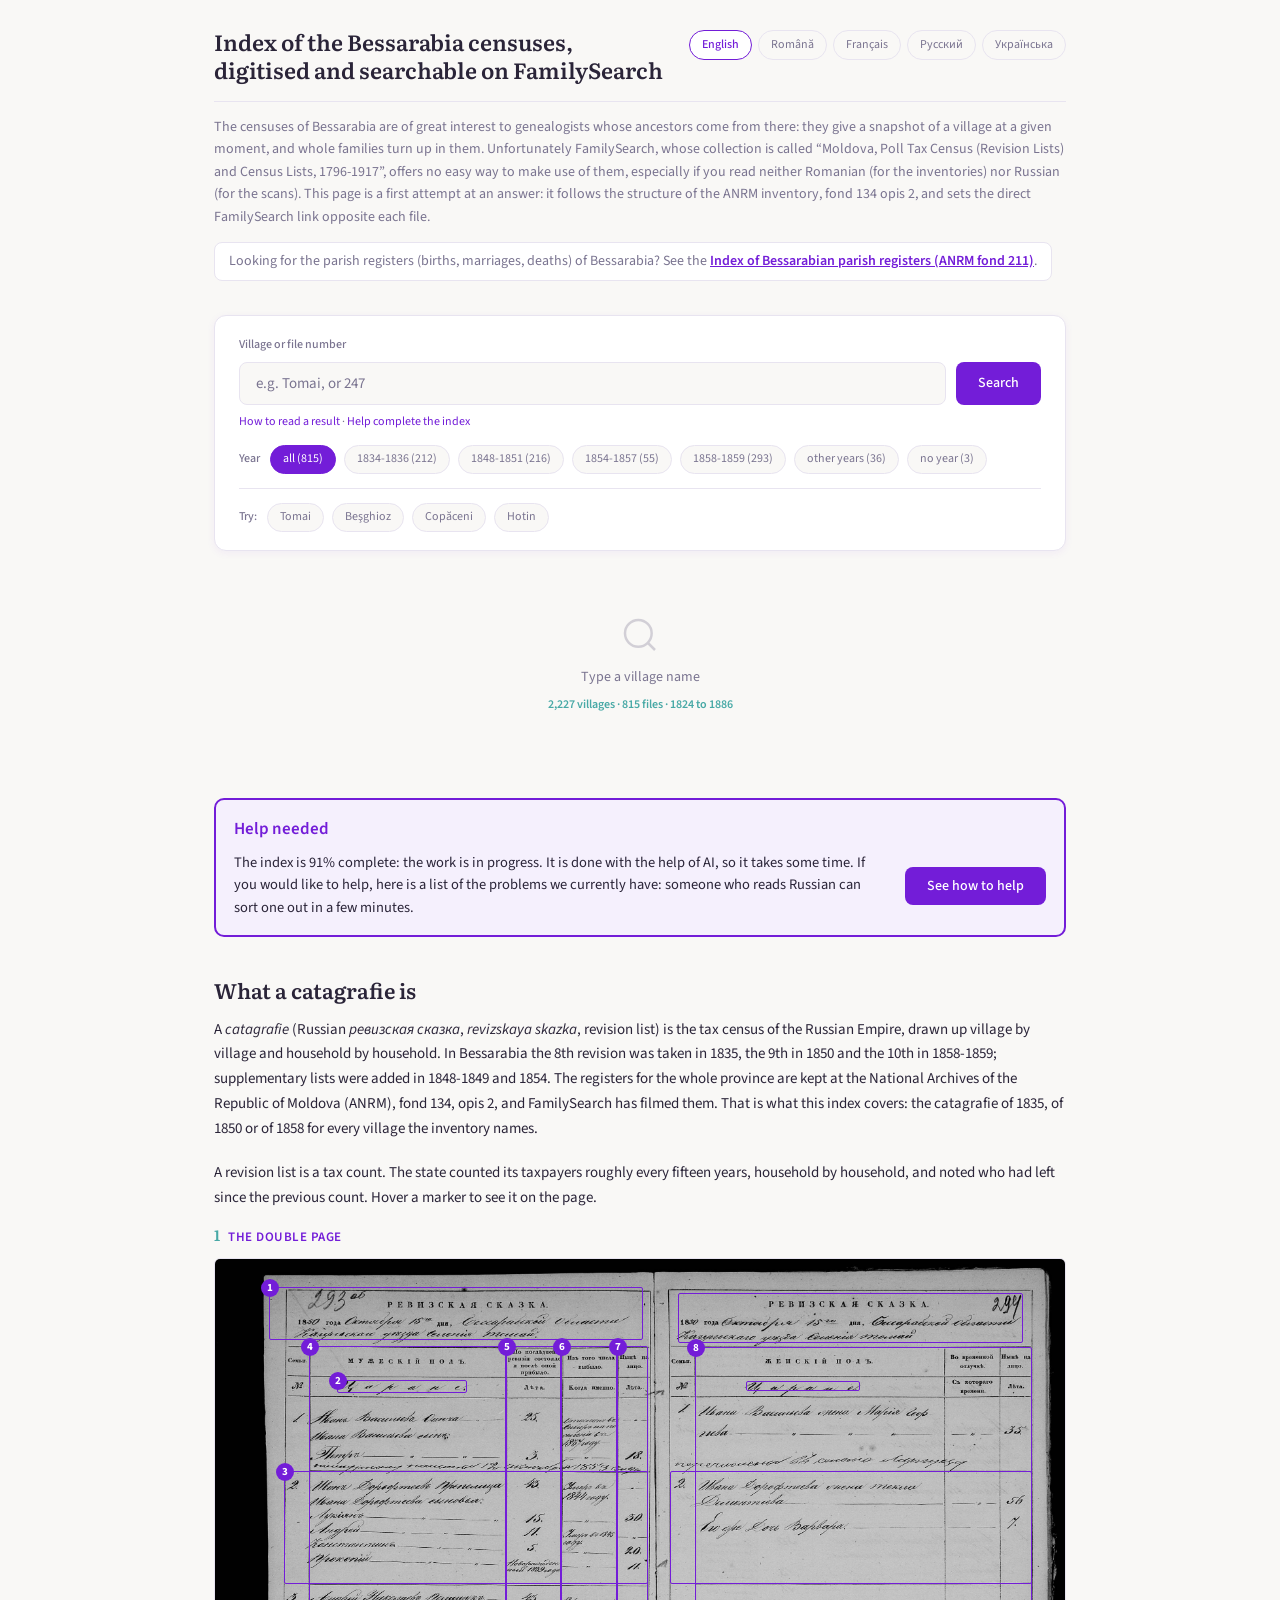
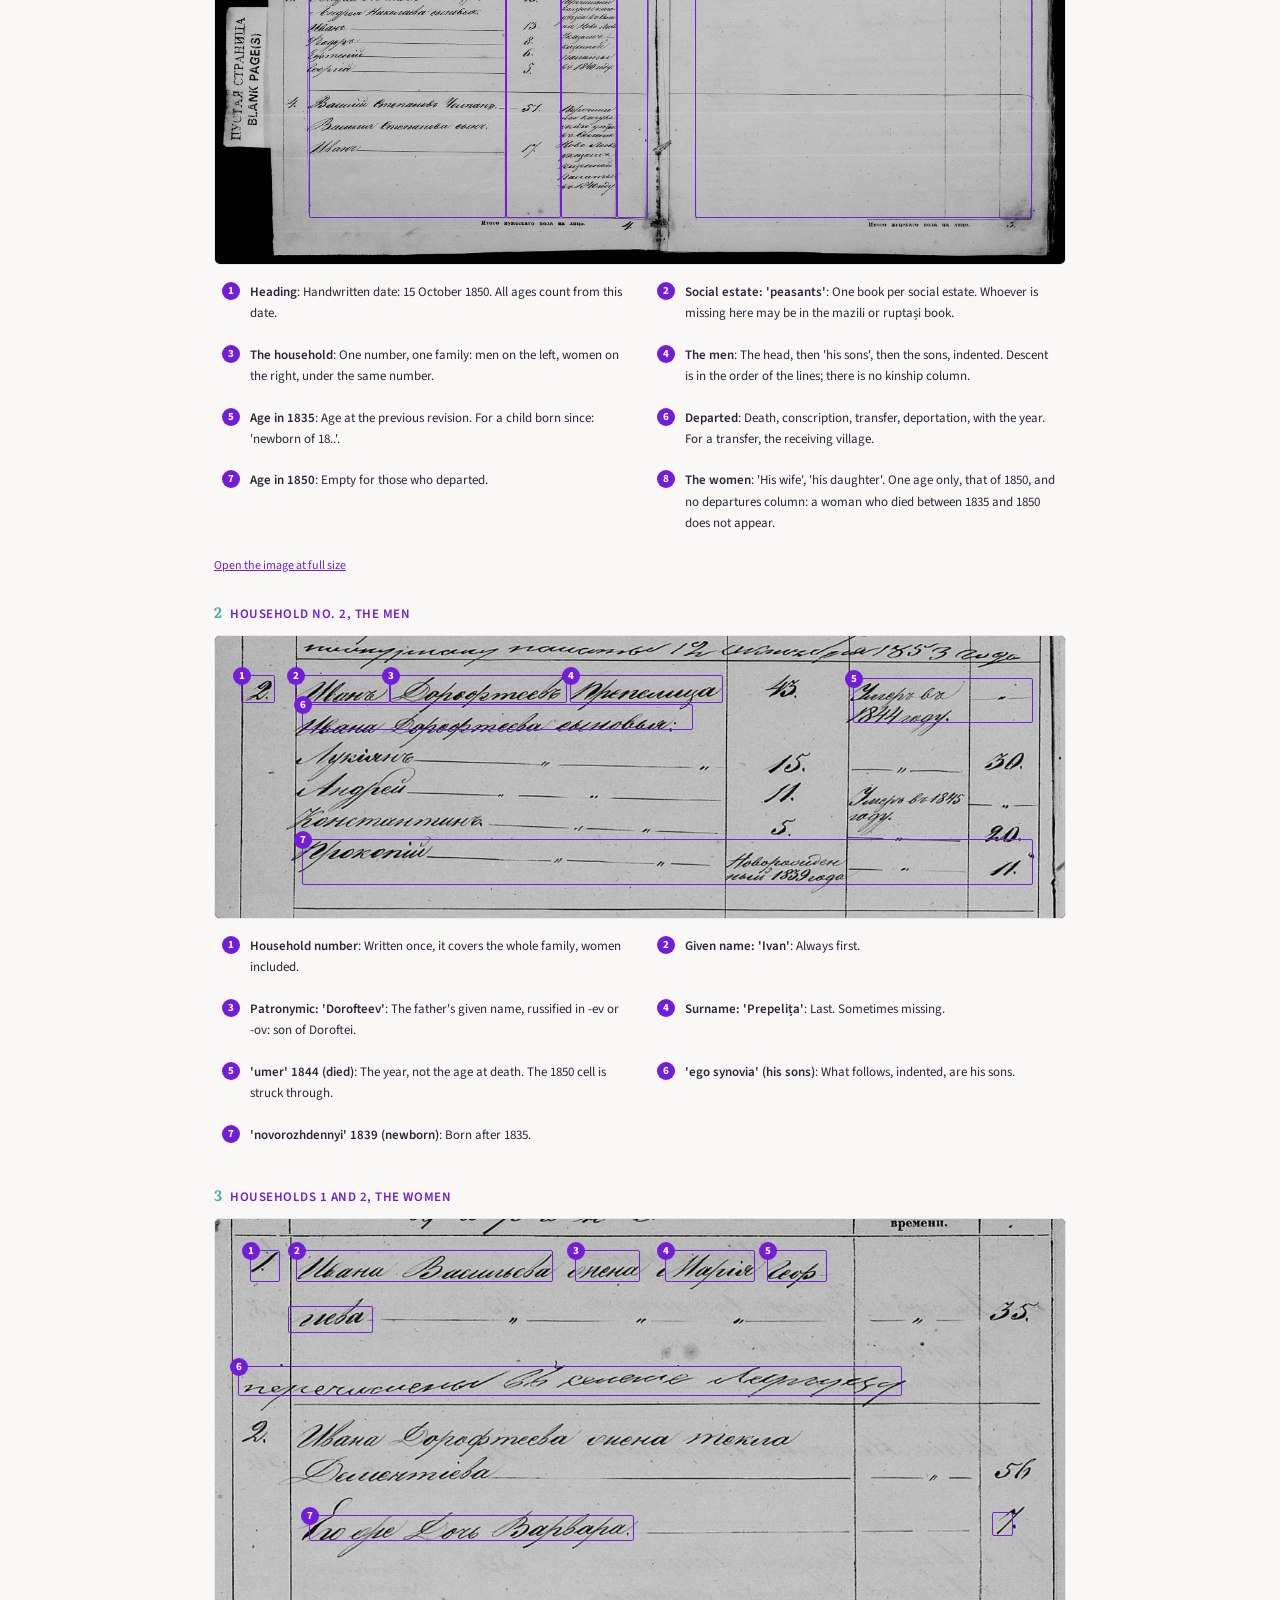
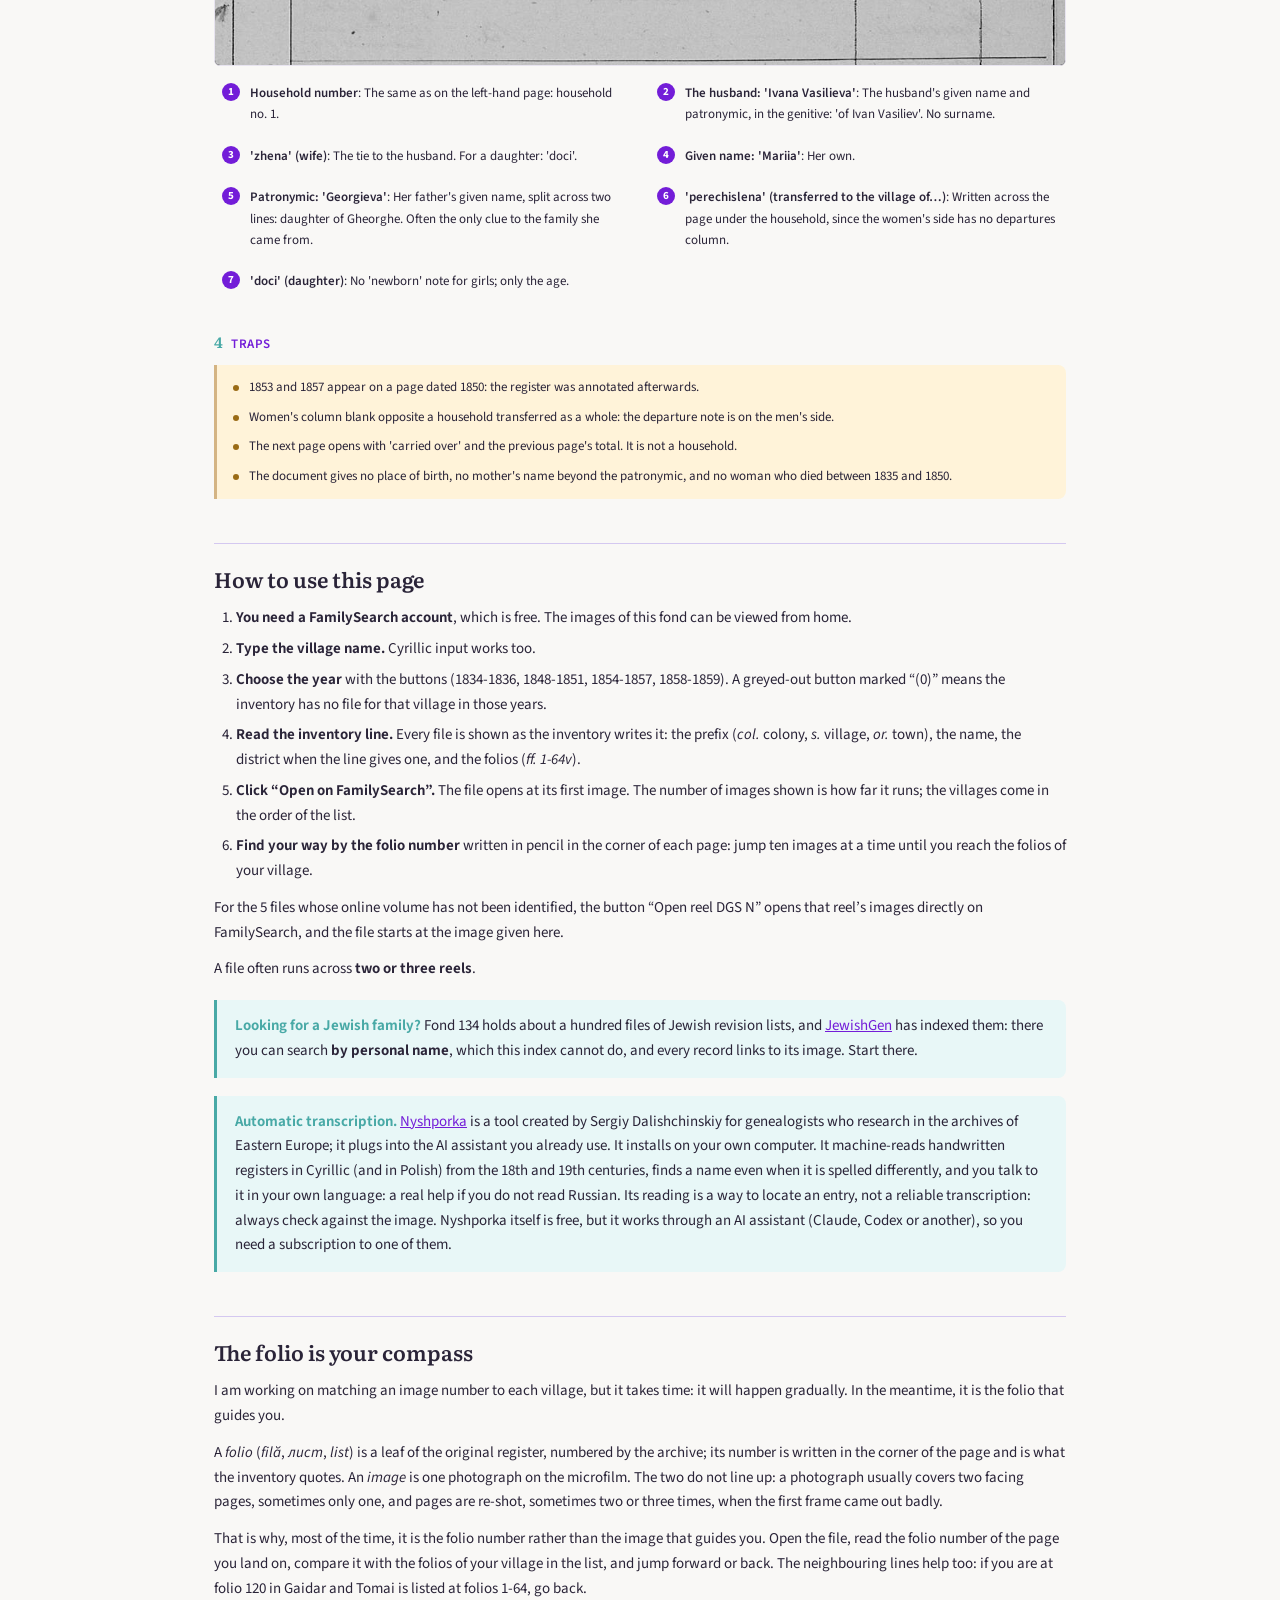
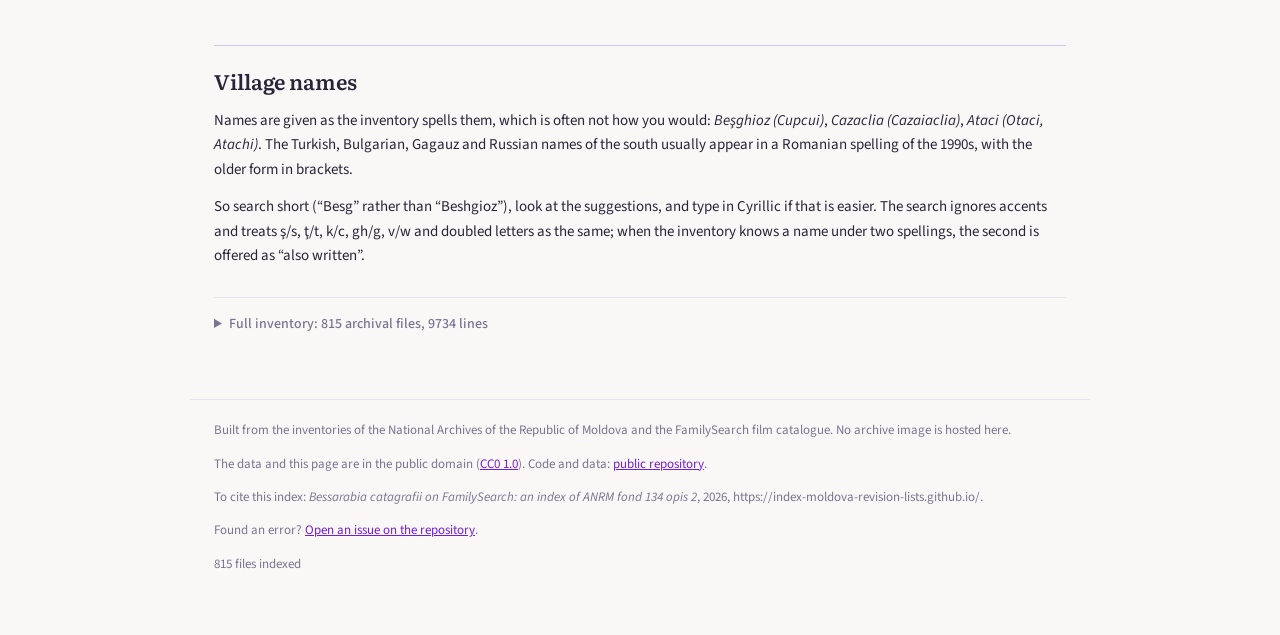
==== index.html @ 15d94f18 "Vues proposées : 422, 435, 780, 837" ====
<!doctype html>
<html lang="en">
<head>
<meta charset="utf-8">
<meta name="viewport" content="width=device-width, initial-scale=1">
<meta name="color-scheme" content="light dark">
<meta name="msvalidate.01" content="35AE9F61EAFE0A6614156FE046B05B93">
<title>Moldova, Poll Tax Census (Revision Lists): Bessarabia censuses by village, 1835-1859</title>
<meta name="description" content="The FamilySearch collection is browsed image by image, and its inventory is in Romanian. This index takes you from your village to the right file, in one click.">
<link rel="alternate" hreflang="en" href="https://index-moldova-revision-lists.github.io/">
<link rel="alternate" hreflang="ro" href="https://index-moldova-revision-lists.github.io/ro.html">
<link rel="alternate" hreflang="fr" href="https://index-moldova-revision-lists.github.io/fr.html">
<link rel="alternate" hreflang="ru" href="https://index-moldova-revision-lists.github.io/ru.html">
<link rel="alternate" hreflang="uk" href="https://index-moldova-revision-lists.github.io/uk.html">
<link rel="alternate" hreflang="x-default" href="https://index-moldova-revision-lists.github.io/">
<link rel="canonical" href="https://index-moldova-revision-lists.github.io/">
<link rel="preconnect" href="https://fonts.googleapis.com">
<link rel="preconnect" href="https://fonts.gstatic.com" crossorigin>
<link href="https://fonts.googleapis.com/css2?family=Literata:opsz,wght@7..72,400;7..72,600&family=Source+Sans+3:wght@400;500;600&display=swap" rel="stylesheet">
<link rel="stylesheet" href="style.css?v=96d4b957">
<script type="application/ld+json">{"@context":"https://schema.org","@type":"Dataset","name":"Index of the Bessarabia censuses, digitised and searchable on FamilySearch","description":"The FamilySearch collection is browsed image by image, and its inventory is in Romanian. This index takes you from your village to the right file, in one click.","inLanguage":"en","url":"https://index-moldova-revision-lists.github.io/","license":"https://creativecommons.org/publicdomain/zero/1.0/","isAccessibleForFree":true,"keywords":"catagrafie, ревизская сказка, ревізька казка, revision list, recensamant, poll tax census, Bessarabia, Basarabia, Moldova, ANRM, FamilySearch, genealogy, fond 134","temporalCoverage":"1824/1886","spatialCoverage":"Bessarabia (Republic of Moldova, Odesa and Chernivtsi oblasts, Ukraine)","isBasedOn":"National Archives of the Republic of Moldova, fond 134 opis 2","dateModified":"2026-10-25","distribution":[{"@type":"DataDownload","encodingFormat":"application/x-ndjson","contentUrl":"https://index-moldova-revision-lists.github.io/data/index.jsonl"},{"@type":"DataDownload","encodingFormat":"text/csv","contentUrl":"https://index-moldova-revision-lists.github.io/data/lignes.csv"},{"@type":"DataDownload","encodingFormat":"text/csv","contentUrl":"https://index-moldova-revision-lists.github.io/data/dossiers.csv"}],"sameAs":"https://github.com/index-moldova-revision-lists/index-moldova-revision-lists.github.io"}</script>
</head>
<body>
<header class="entete">
  <div class="entete-titre">
    <h1>Index of the Bessarabia censuses, digitised and searchable on FamilySearch</h1>
  </div>
  <nav class="langues"><a href="index.html" aria-current='page' hreflang="en">English</a> <a href="ro.html" hreflang="ro">Română</a> <a href="fr.html" hreflang="fr">Français</a> <a href="ru.html" hreflang="ru">Русский</a> <a href="uk.html" hreflang="uk">Українська</a></nav>
  <p class="chapeau">The censuses of Bessarabia are of great interest to genealogists whose ancestors come from there: they give a snapshot of a village at a given moment, and whole families turn up in them. Unfortunately FamilySearch, whose collection is called “Moldova, Poll Tax Census (Revision Lists) and Census Lists, 1796-1917”, offers no easy way to make use of them, especially if you read neither Romanian (for the inventories) nor Russian (for the scans). This page is a first attempt at an answer: it follows the structure of the ANRM inventory, fond 134 opis 2, and sets the direct FamilySearch link opposite each file.</p>
  <p class="croise">Looking for the parish registers (births, marriages, deaths) of Bessarabia? See the <a href="https://index-moldova-parish-registers.github.io/" hreflang="en">Index of Bessarabian parish registers (ANRM fond 211)</a>.</p>
</header>
<main>
<div class="search-box">
  <form id="recherche" role="search">
    <label for="q" class="filter-label">Village or file number</label>
    <div class="search-row">
      <div class="champ">
        <input id="q" class="search-input" type="search" placeholder="Loading the index…" disabled autocomplete="off" spellcheck="false" role="combobox" aria-autocomplete="list" aria-expanded="false" aria-controls="suggestions">
        <ul id="suggestions" role="listbox" hidden></ul>
      </div>
      <button type="submit" id="bouton" class="btn" disabled>Search</button>
    </div>
  </form>
  <p class="aide"><a href="#mode-emploi">How to read a result</a> · <a href="help.html">Help complete the index</a></p>
  <p id="graphie" hidden></p>
  <div id="annees" class="puces filters" hidden><span class="lbl">Year</span></div>
  <div id="vide" hidden>
    <p id="exemples" class="puces shortcuts"><span class="lbl">Try:</span></p>
  </div>
</div>
<div id="etat-vide" class="empty">
  <svg width="40" height="40" viewBox="0 0 24 24" fill="none" stroke="currentColor" stroke-width="1.5" aria-hidden="true"><circle cx="11" cy="11" r="8"/><path d="m21 21-4.35-4.35"/></svg>
  <p class="si-charge">Type a village name</p>
  <p class="si-chargement">Loading the index…</p>
  <p id="stats-ligne" class="si-charge"></p>
</div>
<p id="chargement" class="erreur" hidden>The index could not be loaded. Try reloading the page.</p>
<p id="compte" class="status"></p>
<p id="proches" hidden></p>
<div id="resultats" class="results" hidden></div>
<aside class="encours"><h2>Help needed</h2><p>The index is 91% complete: the work is in progress. It is done with the help of AI, so it takes some time. If you would like to help, here is a list of the problems we currently have: someone who reads Russian can sort one out in a few minutes.</p><a class="btn" href="help.html">See how to help</a></aside>
<div class="textes">
<h2 id="catagrafie">What a catagrafie is</h2>
<p>A <em>catagrafie</em> (Russian <em>ревизская сказка</em>, <em>revizskaya skazka</em>, revision list) is the tax census of the Russian Empire, drawn up village by village and household by household. In Bessarabia the 8th revision was taken in 1835, the 9th in 1850 and the 10th in 1858-1859; supplementary lists were added in 1848-1849 and 1854. The registers for the whole province are kept at the National Archives of the Republic of Moldova (ANRM), fond 134, opis 2, and FamilySearch has filmed them. That is what this index covers: the catagrafie of 1835, of 1850 or of 1858 for every village the inventory names.</p>
<div class="illus">
<p>A revision list is a tax count. The state counted its taxpayers roughly every fifteen years, household by household, and noted who had left since the previous count. Hover a marker to see it on the page.</p>
<h3>The double page</h3>
<div class="illus-fig">
<div class="plaque" style="aspect-ratio:260000/185100">
<img src="catagrafie-tomai-1850.jpg" alt="Revision list of Tomai, 1850" width="2600" height="1851" loading="lazy" decoding="async">
<span class="zone" data-z="A1" style="left:6.400%;top:4.600%;width:44.000%;height:8.800%"><b>1</b></span>
<span class="zone" data-z="A1" style="left:54.500%;top:5.600%;width:40.500%;height:8.200%"></span>
<span class="zone" data-z="A2" style="left:14.400%;top:20.000%;width:15.300%;height:2.100%"><b>2</b></span>
<span class="zone" data-z="A2" style="left:62.500%;top:20.200%;width:13.400%;height:1.600%"></span>
<span class="zone" data-z="A3" style="left:8.100%;top:35.000%;width:42.900%;height:18.800%"><b>3</b></span>
<span class="zone" data-z="A3" style="left:53.500%;top:35.100%;width:42.600%;height:18.700%"></span>
<span class="zone" data-z="A4" style="left:11.100%;top:14.400%;width:23.100%;height:78.000%"><b>4</b></span>
<span class="zone" data-z="A5" style="left:34.200%;top:14.400%;width:6.500%;height:78.000%"><b>5</b></span>
<span class="zone" data-z="A6" style="left:40.700%;top:14.400%;width:6.600%;height:78.000%"><b>6</b></span>
<span class="zone" data-z="A7" style="left:47.300%;top:14.400%;width:3.700%;height:78.000%"><b>7</b></span>
<span class="zone" data-z="A8" style="left:56.500%;top:14.500%;width:39.600%;height:78.000%"><b>8</b></span>
</div>
<ol class="illus-leg">
<li data-z="A1"><b>1</b><span><strong>Heading</strong>: Handwritten date: 15 October 1850. All ages count from this date.</span></li>
<li data-z="A2"><b>2</b><span><strong>Social estate: &#x27;peasants&#x27;</strong>: One book per social estate. Whoever is missing here may be in the mazili or ruptași book.</span></li>
<li data-z="A3"><b>3</b><span><strong>The household</strong>: One number, one family: men on the left, women on the right, under the same number.</span></li>
<li data-z="A4"><b>4</b><span><strong>The men</strong>: The head, then &#x27;his sons&#x27;, then the sons, indented. Descent is in the order of the lines; there is no kinship column.</span></li>
<li data-z="A5"><b>5</b><span><strong>Age in 1835</strong>: Age at the previous revision. For a child born since: &#x27;newborn of 18..&#x27;.</span></li>
<li data-z="A6"><b>6</b><span><strong>Departed</strong>: Death, conscription, transfer, deportation, with the year. For a transfer, the receiving village.</span></li>
<li data-z="A7"><b>7</b><span><strong>Age in 1850</strong>: Empty for those who departed.</span></li>
<li data-z="A8"><b>8</b><span><strong>The women</strong>: &#x27;His wife&#x27;, &#x27;his daughter&#x27;. One age only, that of 1850, and no departures column: a woman who died between 1835 and 1850 does not appear.</span></li>
</ol></div>
<p class="illus-lien"><a href="catagrafie-tomai-1850.jpg" target="_blank" rel="noopener">Open the image at full size</a></p>
<h3>Household no. 2, the men</h3>
<div class="illus-fig">
<div class="plaque" style="aspect-ratio:118820/39611">
<img src="catagrafie-tomai-1850.jpg" alt="Revision list of Tomai, 1850" width="2600" height="1851" loading="lazy" decoding="async" style="position:absolute;max-width:none;width:218.818%;left:-14.880%;top:-156.075%">
<span class="zone" data-z="B1" style="left:3.063%;top:14.019%;width:3.939%;height:9.813%"><b>1</b></span>
<span class="zone" data-z="B2" style="left:9.409%;top:14.019%;width:11.160%;height:9.813%"><b>2</b></span>
<span class="zone" data-z="B3" style="left:20.569%;top:14.019%;width:20.788%;height:9.813%"><b>3</b></span>
<span class="zone" data-z="B4" style="left:41.794%;top:14.019%;width:17.943%;height:9.813%"><b>4</b></span>
<span class="zone" data-z="B5" style="left:75.055%;top:14.953%;width:21.225%;height:15.888%"><b>5</b></span>
<span class="zone" data-z="B6" style="left:10.284%;top:24.299%;width:45.952%;height:8.879%"><b>6</b></span>
<span class="zone" data-z="B7" style="left:10.284%;top:71.963%;width:85.996%;height:16.355%"><b>7</b></span>
</div>
<ol class="illus-leg">
<li data-z="B1"><b>1</b><span><strong>Household number</strong>: Written once, it covers the whole family, women included.</span></li>
<li data-z="B2"><b>2</b><span><strong>Given name: &#x27;Ivan&#x27;</strong>: Always first.</span></li>
<li data-z="B3"><b>3</b><span><strong>Patronymic: &#x27;Dorofteev&#x27;</strong>: The father&#x27;s given name, russified in -ev or -ov: son of Doroftei.</span></li>
<li data-z="B4"><b>4</b><span><strong>Surname: &#x27;Prepelița&#x27;</strong>: Last. Sometimes missing.</span></li>
<li data-z="B5"><b>5</b><span><strong>&#x27;umer&#x27; 1844 (died)</strong>: The year, not the age at death. The 1850 cell is struck through.</span></li>
<li data-z="B6"><b>6</b><span><strong>&#x27;ego synovia&#x27; (his sons)</strong>: What follows, indented, are his sons.</span></li>
<li data-z="B7"><b>7</b><span><strong>&#x27;novorozhdennyi&#x27; 1839 (newborn)</strong>: Born after 1835.</span></li>
</ol></div>
<h3>Households 1 and 2, the women</h3>
<div class="illus-fig">
<div class="plaque" style="aspect-ratio:114920/60343">
<img src="catagrafie-tomai-1850.jpg" alt="Revision list of Tomai, 1850" width="2600" height="1851" loading="lazy" decoding="async" style="position:absolute;max-width:none;width:226.244%;left:-119.005%;top:-66.258%">
<span class="zone" data-z="C1" style="left:4.072%;top:6.748%;width:3.620%;height:7.362%"><b>1</b></span>
<span class="zone" data-z="C2" style="left:9.502%;top:6.748%;width:30.317%;height:7.362%"><b>2</b></span>
<span class="zone" data-z="C3" style="left:42.308%;top:6.748%;width:7.692%;height:7.362%"><b>3</b></span>
<span class="zone" data-z="C4" style="left:52.941%;top:6.748%;width:10.633%;height:7.362%"><b>4</b></span>
<span class="zone" data-z="C5" style="left:64.932%;top:6.748%;width:7.014%;height:7.362%"><b>5</b></span>
<span class="zone" data-z="C5" style="left:8.597%;top:19.325%;width:9.955%;height:6.135%"></span>
<span class="zone" data-z="C6" style="left:2.715%;top:32.822%;width:78.054%;height:6.748%"><b>6</b></span>
<span class="zone" data-z="C7" style="left:11.086%;top:66.258%;width:38.235%;height:5.828%"><b>7</b></span>
<span class="zone" data-z="C7" style="left:91.403%;top:65.644%;width:2.489%;height:5.521%"></span>
</div>
<ol class="illus-leg">
<li data-z="C1"><b>1</b><span><strong>Household number</strong>: The same as on the left-hand page: household no. 1.</span></li>
<li data-z="C2"><b>2</b><span><strong>The husband: &#x27;Ivana Vasilieva&#x27;</strong>: The husband&#x27;s given name and patronymic, in the genitive: &#x27;of Ivan Vasiliev&#x27;. No surname.</span></li>
<li data-z="C3"><b>3</b><span><strong>&#x27;zhena&#x27; (wife)</strong>: The tie to the husband. For a daughter: &#x27;doci&#x27;.</span></li>
<li data-z="C4"><b>4</b><span><strong>Given name: &#x27;Mariia&#x27;</strong>: Her own.</span></li>
<li data-z="C5"><b>5</b><span><strong>Patronymic: &#x27;Georgieva&#x27;</strong>: Her father&#x27;s given name, split across two lines: daughter of Gheorghe. Often the only clue to the family she came from.</span></li>
<li data-z="C6"><b>6</b><span><strong>&#x27;perechislena&#x27; (transferred to the village of…)</strong>: Written across the page under the household, since the women&#x27;s side has no departures column.</span></li>
<li data-z="C7"><b>7</b><span><strong>&#x27;doci&#x27; (daughter)</strong>: No &#x27;newborn&#x27; note for girls; only the age.</span></li>
</ol></div>
<h3>Traps</h3><ul class="illus-pieges">
<li>1853 and 1857 appear on a page dated 1850: the register was annotated afterwards.</li>
<li>Women&#x27;s column blank opposite a household transferred as a whole: the departure note is on the men&#x27;s side.</li>
<li>The next page opens with &#x27;carried over&#x27; and the previous page&#x27;s total. It is not a household.</li>
<li>The document gives no place of birth, no mother&#x27;s name beyond the patronymic, and no woman who died between 1835 and 1850.</li>
</ul>
</div>
<h2 id="mode-emploi">How to use this page</h2>
<ol><li><strong>You need a FamilySearch account</strong>, which is free. The images of this fond can be viewed from home.</li><li><strong>Type the village name.</strong> Cyrillic input works too.</li><li><strong>Choose the year</strong> with the buttons (1834-1836, 1848-1851, 1854-1857, 1858-1859). A greyed-out button marked “(0)” means the inventory has no file for that village in those years.</li><li><strong>Read the inventory line.</strong> Every file is shown as the inventory writes it: the prefix (<em>col.</em> colony, <em>s.</em> village, <em>or.</em> town), the name, the district when the line gives one, and the folios (<em>ff. 1-64v</em>).</li><li><strong>Click “Open on FamilySearch”.</strong> The file opens at its first image. The number of images shown is how far it runs; the villages come in the order of the list.</li><li><strong>Find your way by the folio number</strong> written in pencil in the corner of each page: jump ten images at a time until you reach the folios of your village.</li></ol>
<p>For the 5 files whose online volume has not been identified, the button “Open reel DGS N” opens that reel’s images directly on FamilySearch, and the file starts at the image given here.</p>
<p>A file often runs across <strong>two or three reels</strong>.</p>
<p class='encadre'><strong>Looking for a Jewish family?</strong> Fond 134 holds about a hundred files of Jewish revision lists, and <a href='https://www.jewishgen.org/databases/all/' rel='noopener'>JewishGen</a> has indexed them: there you can search <strong>by personal name</strong>, which this index cannot do, and every record links to its image. Start there.</p>
<p class='encadre'><strong>Automatic transcription.</strong> <a href='https://nyshporka.online/en/' rel='noopener'>Nyshporka</a> is a tool created by Sergiy Dalishchinskiy for genealogists who research in the archives of Eastern Europe; it plugs into the AI assistant you already use. It installs on your own computer. It machine-reads handwritten registers in Cyrillic (and in Polish) from the 18th and 19th centuries, finds a name even when it is spelled differently, and you talk to it in your own language: a real help if you do not read Russian. Its reading is a way to locate an entry, not a reliable transcription: always check against the image. Nyshporka itself is free, but it works through an AI assistant (Claude, Codex or another), so you need a subscription to one of them.</p>
<h2 id="feuillet">The folio is your compass</h2>
<p>I am working on matching an image number to each village, but it takes time: it will happen gradually. In the meantime, it is the folio that guides you.</p>
<p>A <em>folio</em> (<em>filă</em>, <em>лист</em>, <em>list</em>) is a leaf of the original register, numbered by the archive; its number is written in the corner of the page and is what the inventory quotes. An <em>image</em> is one photograph on the microfilm. The two do not line up: a photograph usually covers two facing pages, sometimes only one, and pages are re-shot, sometimes two or three times, when the first frame came out badly.</p>
<p>That is why, most of the time, it is the folio number rather than the image that guides you. Open the file, read the folio number of the page you land on, compare it with the folios of your village in the list, and jump forward or back. The neighbouring lines help too: if you are at folio 120 in Gaidar and Tomai is listed at folios 1-64, go back.</p>
<h2 id="noms">Village names</h2>
<p>Names are given as the inventory spells them, which is often not how you would: <em>Beşghioz (Cupcui)</em>, <em>Cazaclia (Cazaiaclia)</em>, <em>Ataci (Otaci, Atachi)</em>. The Turkish, Bulgarian, Gagauz and Russian names of the south usually appear in a Romanian spelling of the 1990s, with the older form in brackets.</p>
<p>So search short (“Besg” rather than “Beshgioz”), look at the suggestions, and type in Cyrillic if that is easier. The search ignores accents and treats ş/s, ţ/t, k/c, gh/g, v/w and doubled letters as the same; when the inventory knows a name under two spellings, the second is offered as “also written”.</p>
</div>
<details class="inventaire" id="inventaire">
<summary>Full inventory: 815 archival files, 9734 lines</summary>
<p class="inv-intro">The whole inventory as plain text, so that it can be read, printed, quoted and found by search engines. The search box above does the same job in one click; each file number below opens its own result.</p>
<p class="inv-intro">Machine-readable data: <a href='data/index.jsonl'>index.jsonl</a>, <a href='data/lignes.csv'>lignes.csv</a>, <a href='data/dossiers.csv'>dossiers.csv</a>, with a <a href='data/DICTIONNAIRE.md'>field dictionary</a> and a <a href='llms.txt'>guide for AI assistants</a>. Public domain, no key needed.</p>
<ol class="inv">
<li><a href="?q=1">1</a> · <i>1834</i> · <span>Revision lists of peasants from the villages of Akkerman county, for the years 1834-1836.</span><em>Villages: Roşu · Hanchîşla (Ganchişla, Hanul Cîşlei) · Palanca · Tudora (Tudorova) · Crocmaz (Corcmaz) · Olăneşti · Cioburciu · Talmaza · Alexandrovca, plasa Olăneşti · Vedensc · Voznesensc · Ermoclia · Ivanovca plasa Olăneşti · Copceac · Carahasani plasa Olăneşti · Caplani · Moldovca (Vădeni) · Nicolaevca, plasa Olăneşti · Popovca, plasa Olăneşti · Petropavlovca, plasa Olăneşti · Petrovca · Răileanca, plasa Olăneşti · Semionovca, plasa Olăneşti · Slobozia-Hăneşti · Uspenskoe · Feşteliţa · Frumuşica (Formuşica) · Ţaricianca, plasa Olăneşti</em></li>
<li><a href="?q=2">2</a> · <i>1835</i> · <span>Revision lists of free peasants, colonists, merchants, mazili, ruptasi and boiernasi from the villages of Orhei county and of Iasi county for the year 1835.</span><em>Villages: Tuzara · Trifeşti · Tătăreşti · Teleşeu · Tarasova · Trebujeni · Tabăra · Tîrzieni · Teleneşti · Teleneştii Vechi · Tîrşiţei</em></li>
<li><a href="?q=3">3</a> · <i>1835-1836</i> · <span>Supplementary revision lists of colonists from the state-domain villages of Akkerman county, for the years 1835, 1836.</span><em>Villages: Borisovca · Voznesensc · Jevrieni · Chebabcea · Carahasani · Olăneşti · Slobozia-Hăneşti · Tatarbunar · Uspenscoe · Ţariceanca · Cicima · Şagani</em></li>
<li><a href="?q=4">4</a> · <i>1835</i> · <span>Revision lists of the inhabitants and peasants of the Roma (gypsy), Moldavian and Little Russian communities of the suburbs of the town of Akkerman, for the year 1835.</span><em>Villages: Crivda · Popuşoi · Kamenîi Most · Şabo</em></li>
<li><a href="?q=5">5</a> · <i>1835</i> · <span>Revision lists with the lists of state colonists, dvoreni, mazili and ruptaşi from the villages of Akkerman county for the year 1835.</span><em>Villages: Baccealia · Borisovca · Vasilievca · Gălileşti · Gura-Celighider (Satul Nou) · Divizia · Draculea · Dimitrovca · Jevreni · Zolocani · Chebabcea · Caramahmet · Cariacica (Cariacichi,Caracicov) · Chitai · Neruşai · Pavlovca · Plahteevca · Pocrovca · Sergheevca · Spascoe · Tatarbunar · tîrgul Tatarbunar · Taşlîc · Furmanca · Cicima · Şagani · Iaroslavca · Iasinovca · Constantinovca · Nicolaevca · Mihailovca · Novotroiţc</em></li>
<li><a href="?q=6">6</a> · <i>1835</i> · <span>Revision lists of clergy from the churches of the town of Akkerman and the villages of Akkerman county, and from the town of Chilia, Ismail county, for the year 1835.</span><em>Villages: Akkerman · Crivda · Păpuşoi · Roşu · Divizia · Tatarbunar · Şabo · Carahasani · Olăneşti · Volontirovca · Tălmaza · Răileanca · Ermoclia · Alexandrovca Nouă · Vedensc · Neruşai · Cicima · Draculea · Caramahmet · Han-Cîşla · Palanca · Tudora · Corcmaz (Crocmaz) · Purcari · Răscăeţi · Slobozia-Hăneşti · Caplani · Moldovca (Vodeni ) · Ciobruciu (Cioburciu) · Popovca · Feşteliţa · Copceac · Formuşica (Frumuşica) · Ţariceanca · Şagani · Zolocari · Acmanghit · Mihailovca · Gura-Celighider (Satul Nou) · Gălileşti · Taşlâc · Furmanca · Chitai · Chilia</em></li>
<li><a href="?q=7">7</a> · <i>1835</i> · <span>Revision lists of petty bourgeois and nobility (dvoreni) of the societies of Great Russians, szlachta and Little Russians of the town of Akkerman for the year 1835.</span><em>Villages: Akkerman</em></li>
<li><a href="?q=8">8</a> · <i>1835</i> · <span>Revision lists of dvoreni, mazili, ruptaşi and şleahtici from the villages of Akkerman county for the year 1835.</span><em>Villages: Akkerman · Gura-Celighider (Satul Nou ) · Gălileşti · Copceac · Chebabcea · Moldovca (Vodeni ) · Neruşai · Palanca · Tălmaza · Taşlîc</em></li>
<li><a href="?q=9">9</a> · <i>1835</i> · <span>Revision lists of the colonists from the German colonies of Akkerman county for the year 1835.</span><em>Villages: Borodino · Berezina · Brieni · Gnadental · Crasna · Cleastiţi · Leipţig · Culm · Caţbah · Maloiaroslaveţi I · Maloiaroslaveţi II · Arcizul Nou · Paris · Sarata · Arcizul Vechi · Tarutino · Tepliţ · Ferşampenoise I · Ferşampenoise II · nr. 13, Friedenstal · Şabo</em></li>
<li><a href="?q=10">10</a> · <i>1835</i> · <span>Revision lists of the inhabitants of the villages of Akkerman and Iaşi counties for the year 1835.</span><em>Villages: Penico, filele …..2 · Băhrineşti · Nădejdea · Purcari · Răscăieţi</em></li>
<li><a href="?q=11">11</a> · <i>1835</i> · <span>Revision lists of court servants from the town of Akkerman and court servants from the estate of Cădăeşti, Akkerman county, for the year 1835.</span><em>Villages: Akkerman · Cădăeşti</em></li>
<li><a href="?q=12">12</a> · <i>1859</i> · <span>Revision lists of the inhabitants and state colonists of the villages of the state domain of Akkerman county. List of the members of the Moldavian and szlachta communities of the town of Akkerman, for the year 1859.</span><em>Villages: Petropavlovca · Palanca · Akkerman · Neruşai</em></li>
<li><a href="?q=13">13</a> · <i>1835</i> · <span>Revision lists with the lists of members of the Little Russian societies, of the Great Russian ecclesiastical order, of the Moldavian and Jewish communities, of the Great Russian society of clockmakers, and of the privileged class of the city of Bender for the year 1835.</span><em>Villages: Bender</em></li>
<li><a href="?q=14">14</a> · <i>1835</i> · <span>Revision lists of members of the Velikorussian ecclesiastical estate communities, of the Malorussian, Moldavian and Jewish communities, of the Christian merchant community of the 3rd guild, of the Jewish merchant community of the 3rd guild, of the Velikorussian watchmakers&#x27; community, and of the privileged class of the town of Bender for the year 1835.</span><em>Villages: Bender</em></li>
<li><a href="?q=15">15</a> · <i>1835-1836</i> · <span>Revision lists with 3rd guild merchants of the Christian and Jewish communities of the town of Bender, with court servants, with peasants from the towns of Bender and Ismail and from the villages of Bender district, for the years 1835-1836.</span><em>Villages: Bender · Ismail · Gura Galbenă · Chiţcani · Speia · Gura Bîcului · Căuşeni</em></li>
<li><a href="?q=16">16</a> · <i>1835-1836</i> · <span>Revision lists completing the data omitted from the lists of peasants and petty bourgeois, of the Great Russian ecclesiastical order, of the Great Russian community of clockmakers, and of the members of the communities of Little Russians, Moldavians and Jews of the towns of Chişinău and Bender, for the years 1835-1836.</span><em>Villages: Chişinău · Bender</em></li>
<li><a href="?q=17">17</a> · <i>1835</i> · <span>Revision lists of court servants and peasants from the towns of Akkerman, Bender, Ismail, Leova and Chişinău, and from the villages of Akkerman, Bender, Hotin, Leova, Orhei counties and all the fortresses of the Bessarabia region, for the year 1835.</span><em>Villages: Akkerman · Bender · Gura Galbenă · Chiţcani · Căuşeni · Speia · Gura Bîcului · Ismail · Tucicov · Chişinău · Chilia · Bolgrad · Leova · Hagi-Abdul · Slobozia Căliceni · Pereni · Mărcăuţi · Babin · Hotin · Bălcăuţi · Seneheu · Ataki (Ataci ) Movilău · Secureni · Edineţ (Edinţa) · Rudi · Nedibăuţi (Nedăbăuţi) · Noua Suliţă (Novoseliţa)</em></li>
<li><a href="?q=18">18</a> · <i>1835</i> · <span>Revision lists of people of the privileged classes from the villages of Bender county for the year 1835.</span><em>Villages: Todireşti · Taraclia · Tănătari · Floreşti · Fîrlădeni · Ţînţăreni · Cimişlia · Cioara Murza · Abaclia</em></li>
<li><a href="?q=19">19</a> · <i>1835</i> · <span>Revision lists completing the data on the desservants of the cults from the churches of the villages of Bender county, and on the desservants of the cults (newly arrived and departed) from the churches of the town of Bender and of the villages of Bender county, for the year 1835.</span><em>Villages: Bender · Hîrbovăţ · Bulboaca · Gura Bîcului · Fîrlădeni · Sălcuţa · Hagimus · Chircăeşti · Tănătari · Cărbuna · Coşcalia · Zaim · Luţeni (Ţînţăreni ) · Căinari · Geamăna · Puhoi · Gangura · Dubăsarii Vechi · Corjova · Baccealia · Cobusca Veche · Cobusca Nouă · Roşcani · Teliţa · Şerpeni · Speia · Puhăceni · Delacău (Bilachev) · Taraclia · Sadaclia · Cimişlia · Batîr · Abaclia (Abaclîdjaba) · Selemet · Cioara-Murza (Ceramuza) · Căuşeni · Tocuz · Cîrnăţeni · Opaci · Manzîr · Chiţcani · Copanca · Varniţa · Căuşenii Vechi · Gura Galbenă · Moleşti · Grădeşti · Sagadaic (Sahaidac)</em></li>
<li><a href="?q=20">20</a> · <span>Lists of inhabitants wrongly registered in the process of popular census no. 8, from the town of Tucicov and its suburbs (indicating age, the locality from which they came, and the year in which this event was recorded)</span><em>Villages: Tucicov · Cugurlui (Cuhurlui) · Broasca · Sofiana (Softiani)</em></li>
<li><a href="?q=21">21</a> · <i>1835</i> · <span>Revision lists of representatives of the privileged class, with boernaşi, with mazili, with răzeşi, with ruptaşi, with inhabitants and with peasants from the villages of Bender county for the year 1835.</span><em>Villages: Baccealia · Bogdanovca · Gura Galbenei · Grădeşti (Grădişte ) · Gangura · Gura Bîcului · Geamana · Delacău (Bilachev) · Dubăsarii Vechi · Ivanovca · Corjova · Căinari · Cărbuna · Cobusca Mică · Cobusca Veche · Coşcalia · Ţînţăreni (Luţeni) · Moleşti · Puhoi · Puhăceni · Roşcana · Speia · Sagaidac · Todireşti · Teliţa · Floreşti · Şerpeni</em></li>
<li><a href="?q=22">22</a> · <i>1835-1836</i> · <span>Revision lists of representatives of the privileged class and state colonists, with representatives of the Jewish, Moldavian and Great Russian communities, from the villages of Bender county and from the market towns of Căuşeni and Cimişlia, Bender county, for the years 1835, 1836.</span><em>Villages: Abaclia (Abaclîdjaba) · Opaci · Bulboaca · Batîr · Baimaclia · Varniţa · Hîrbovăţ · Hagimus · Zaim · Căuşeni · Chircăeşti · Copanca · Căuşenii Vechi · Cîrnăţeni · Chiţcani · Calfa · Mihailovca · Selemet · Săiţi · Sălcuţa · Sadaclia · Tocuz · Troiţca · Taraclia · Tanătari · Fîrlădeni · Cimişlia · Cioara Murza (Ceramuza )</em></li>
<li><a href="?q=23">23</a> · <i>1835</i> · <span>Revision lists with the lists of colonists from the colonies of Leova county, Ismail colonial district, for the year 1835.</span><em>Villages: Babele · Bolgrad · Vaisal · Duluchioi · Dermendere · Cairaclia · Cubei · Caracurt · Novotraian (Traianul Nou) · Taşbunar · Tatar-Copceac · Taraclia · Tabac · Cişmeaua Văruită · Ciişia · Erdec-Burno</em></li>
<li><a href="?q=24">24</a> · <i>1835-1836</i> · <span>Revision lists with the lists of colonists from the colonies of Leova county, Bugeacul de Jos district, for the years 1835, 1836.</span><em>Villages: Burgugi · Banova (Banovca) · Glavana · Hasan Batâr · Dermendere · Devlet Agaci · Dimitrova · Enichioi · Zadunaevca · Iserlia · Ivanova · Culevcea · Camcic · Cuporani · Cod-Chitai · Noul Cragaci (Novocaragaci) · Pocrouca-Nouă (Novopocrov) · Pandaclia · Selioglo · Satalîc-Hagi · Traianul Vechi (Starotraian) · Fîntîna Zînelor · Ciumlechioi · Şichirlichitai</em></li>
<li><a href="?q=25">25</a> · <i>1836</i> · <span>Revision lists of members of the Nekrasovite and Malorussian societies, petty bourgeois registered under the town administration of Ismail, in the suburbs of the town of Tucicov, Ismail county, for the year 1836.</span><em>Villages: Cugurlui (Cuhurlui) · Necrasovca · Broasca · Sofiana</em></li>
<li><a href="?q=26">26</a> · <i>1835-1836</i> · <span>Revision lists of merchants of the town of Chilia of the town administration of Ismail, region of Bessarabia, for the years 1835, 1836.</span><em>Villages: Chilia</em></li>
<li><a href="?q=27">27</a> · <i>1836</i> · <span>Revision lists of petty bourgeois of the societies of Velikorussians, Malorussians, Moldavians and Jews of the town of Chilia, with colonists of the societies of Velikorussians and Malorussians of the village of Vilcov of the town administration of Ismail for the year 1836.</span><em>Villages: Chilia · Vilcov (Vâlcov)</em></li>
<li><a href="?q=28">28</a> · <i>1836-1850</i> · <span>Revision lists of petty bourgeois of the societies of Velikorussians, Malorussians, Moldavians and Jews of the town administration of Chilia, and of petty bourgeois, colonists and state peasants classed in the societies of Velikorussians, Malorussians and Jews of the town of Chilia and of the market town of Vilcov for the years 1836, 1840, 1842, 1845, 1849, 1850.</span><em>Villages: Chilia · Vilcov (Vîlcov)</em></li>
<li><a href="?q=29">29</a> · <i>1835-1836</i> · <span>Revision lists with inhabitants, court servants, foreign citizens, merchants, peasants and petty bourgeois from the cities of Bălţi, Bender and Chişinău and from the villages of Orhei, Hotin and Soroca counties for the years 1835, 1836.</span><em>Villages: Bender · Sadaclia · Bălţi · Chişinău · Drăsliceni · Teleşeu · Dănjenii de Jos · Marcăuţi · Petruşeni · Slobozia Şireuţi</em></li>
<li><a href="?q=30">30</a> · <i>1835</i> · <span>Revision lists with the lists of members of the Moldavian society of the city of Chişinău for the year 1835.</span><em>Villages: Chişinău</em></li>
<li><a href="?q=31">31</a> · <i>1835</i> · <span>Revision lists of petty bourgeois of the Jewish society of the town of Chisinau, for the year 1835.</span><em>Villages: Chişinău</em></li>
<li><a href="?q=32">32</a> · <i>1835</i> · <span>Revision lists of crown Roma (gypsies) of the classes of lăieşi, lingurari and ursari, nomadic and moving from place to place on the territory of Bessarabia, for the year 1835.</span><em>Villages: Basarabia (lăieşi ) · Orhei (lingurari, ursari )</em></li>
<li><a href="?q=33">33</a> · <i>1835</i> · <span>Revision lists of merchants of the 3rd guild of the town of Chişinău and of former merchants of the 3rd guild of the town of Chişinău for the year 1835.</span><em>Villages: Chişinău</em></li>
<li><a href="?q=34">34</a> · <i>1835</i> · <span>Revision lists of merchants of the 1st, 2nd and 3rd guild of the town of Chişinău, for the year 1835.</span><em>Villages: Chişinău</em></li>
<li><a href="?q=35">35</a> · <i>1835</i> · <span>Revision lists of the inhabitants of the 1st and 2nd parts of the town of Chişinău, from the Moldavian society, for the year 1835.</span><em>Villages: Chişinău</em></li>
<li><a href="?q=36">36</a> · <i>1835</i> · <span>Revision lists of the inhabitants of the 3rd part and the new part of the town of Chişinău, from the Moldavian society, for the year 1835.</span><em>Villages: Chişinău</em></li>
<li><a href="?q=37">37</a> · <i>1835</i> · <span>Revision lists of members of the society of foreign citizens of the town of Chisinau, court servants, free colonists, peasants and Roma (gypsy) serfs from the towns of Balti, Chisinau and Hotin and from the villages of Iasi and Hotin counties, for the year 1835.</span><em>Villages: Bălţi · Chişinău · Hotin · Otaci (Ataci, Atachi) Movilău · Nagoreni · Noua Suliţă (Novoseliţa) · Stălineşti · Hădărăuţi · Cepeleuţi · Şendreni · Drăgăneşti · Micleuşeni · Sculeni · Petreşti · Prutechici Alexăndreni · Ciulucani</em></li>
<li><a href="?q=38">38</a> · <i>1835</i> · <span>Revision lists of merchants of the 1st, 2nd and 3rd guild of the town of Chişinău for the year 1835.</span><em>Villages: Chişinău</em></li>
<li><a href="?q=39">39</a> · <i>1835</i> · <span>Revision lists with 2nd and 3rd guild merchants from the town of Leova, for the year 1835.</span><em>Villages: Leova</em></li>
<li><a href="?q=40">40</a> · <i>1835</i> · <span>Revision lists of boiernaşi and mazili from the village of Hănăşeni, Leova county, for the year 1835.</span><em>Villages: Hănăşenii Noi</em></li>
<li><a href="?q=41">41</a> · <i>1835</i> · <span>Revision lists of boiernaşi and of mazili from the village of Hănăşenii Noi, Leova county, for the year 1835.</span><em>Villages: Leova · Borogani · Cazangic · Caracui · Cuvurlui · Lărguţa · Sărata · Sărăţica · Tigheci · Cenac · Baurci-Moldoveni · Borceag (Burceac) · Vadul lui Isac · Vetreşoi · Hănăşenii Vechi · Hănăşenii Noi · Goteşti · Enichioi · Javgur · Cania · Capaclia · Chircani · Cupcui (Copcui) · Cociulia (Cocealia ) · Coştangalia · Chioselia Mică (Chiselî Mici ) · Larga · Leca · Măcreşti · Manta · Mingir · Musaitu · Orac · Pelinei Moldoveni · Pogăneşti · Tartaul · Tomai · Toceni · Frumoasa · Hagichioi · Ceadîr · Ciucur-Mingir · Ialpugeni</em></li>
<li><a href="?q=42">42</a> · <i>1835</i> · <span>Revision lists of the inhabitants of the communities of Great Russians and Moldavians, with representatives of the free sailors&#x27; section, with ruptasi, with members of the Bulgarian, Greek, Armenian and Jewish societies of the town of Akkerman, for the year 1835.</span><em>Villages: Akkerman</em></li>
<li><a href="?q=43">43</a> · <i>1835</i> · <span>Revision lists of trans-Danubian emigrant colonists from the colonist district of Bugeacul de Sus, for the year 1835</span><em>Villages: Avdarma · Beşchioz · Baurci · Beşalma · Başcalia · Valea Perjei · Dezghingea · Joltai · Cazaclia (Cazaiaclia) · Congaz · Chiriet Lunga · Chirsova · Comrat · Tomai · Ferapontievca · Ceadîr Lunga</em></li>
<li><a href="?q=44">44</a> · <i>1835</i> · <span>Revision lists of trans-Danubian emigrant colonists from the colonist district of Cahul-Prut, Leova county, for the year 1835</span><em>Villages: Brînza · Barta · Bulboaca · Vulcăneşti (Volcăneşti ) · Giurgiuleşti · Etulia · Împuţita · Câşliţa (Chişliţa) · Colibaşi · Caragaci · Curci · Slobozia · Satul Mare (Satunova) · Frecăţei · Hagi Abdul · Cişmichioi</em></li>
<li><a href="?q=45">45</a> · <i>1835-1850</i> · <span>Revision lists of trans-Danubian emigrant colonists and clergy from the colonist district of Bugeacul de Sus, Leova county, for the year 1835</span><em>Villages: Comrat · Chirsova · Chiriet Lunga · Congaz · Cazaclia (Cazaiaclia) · Chiriutnea · Tvardiţa · Tomai · Ferapontievca · Cioc-Maidan · Ciadîr-Lunga</em></li>
<li><a href="?q=46">46</a> · <i>1835</i> · <span>Revision lists of colonists and trans-Danubian emigrants, with clergy, from the colonist district of Bugeacul de Sus, Leova county, for the year 1835</span><em>Villages: Banova · Burgugi · Hasan Batîr · Glavan · Goliţa · Devlet Agaci · Diulmeni · Dimitrieva · Delgiler · Enichioi · Zadunaevca · Ivanova</em></li>
<li><a href="?q=47">47</a> · <i>1835</i> · <span>Revision lists of trans-Danubian emigrants, ruptaşi and cult servants (clergy) from the Bugeacul de Jos colonial district, Leova county, for the year 1835.</span><em>Villages: Ivanova · Iserlia · Cod Chitai · Pocrovca Nouă · Cuporani · Camcic · Caragaciul Nou · Culevca · Pandaclia · Satalîc Hagi · Selioglo · Traianul Nou · Tropoclo · Fîntîna Zînelor · Ciumlechioi · Şichirlichitai</em></li>
<li><a href="?q=48">48</a> · <i>1835</i> · <span>Revision lists of free peasant-ploughmen, mazili, ruptasi, foreign citizens and colonists from the villages of Leova county, for the year 1835.</span><em>Villages: Larga · Leca · Lărguţa · Manta · Mingir · Mocreşti (Măcreşti) · Mocreştii Vechi (Măcreştii Vechi) · Musaitu · Orac · Pelinei Moldoveni · Pelinei Bulgari · Pleşeni · Porumbeşti</em></li>
<li><a href="?q=49">49</a> · <i>1835</i> · <span>Revision lists with foreign subjects, with szlachta, with mazyls, with ruptashi, with petty boyars, with răzeşi, with foreign citizens, with colonists and with nobles from the town of Leova and from the villages of Leova district, for the year 1835.</span><em>Villages: Cociulia (Cocealia) · Cania · Leova · Larga · Lărguţa · Leca · Mocreştii Vechi (Măcreştii Vechi ) · Mocreşti (Măcreşti) · Manta · Orac · Porumbeşti · Pelinei Moldoveni · Sărata Răzeşti · Sărăţica · Tigheci · Tatar Baurci · Frumoasa (Formoza) · Ceadîr-Lunga · Ciobalaccia · Ceadîr · Cenac · Şamalia</em></li>
<li><a href="?q=50">50</a> · <i>1835-1836</i> · <span>Supplementary revision lists of trans-Danubian emigrant colonists from the colonies of the colonist districts of Ismail, Cahul-Prut, Upper Bugeac and Lower Bugeac, Leova county, for the years 1835, 1836.</span><em>Villages: Bolgrad · Tatar-Copceac · Tabac · Babele · Vulcăneşti (Volcaneşti) · Anadol (Anadolca) · Etulia · Slobozia · Dezghingea · Comrat · Congaz · Chirsova · Troianul Vechi · Enichioi</em></li>
<li><a href="?q=51">51</a> · <i>1835</i> · <span>Revision lists of free peasant-ploughmen, ruptasi and mazili from the villages of the county [name missing]</span><em>Villages: Javgur · Ciucur-Mingir · Cenac</em></li>
<li><a href="?q=52">52</a> · <i>1835</i> · <span>Revision lists of trans-Danubian emigrant colonists and clergy from the colonist district of Ismail, Leova county, for the year 1835</span><em>Villages: Cairaclia · Troianul Nou · Tabac · Taraclia · Tatar-Copceac · Taşbunar · Ciişia · Cişmeaua-Văruită · Erdec-Burno</em></li>
<li><a href="?q=53">53</a> · <i>1835</i> · <span>Revision lists of trans-Danubian emigrant colonists and clergy from the colonies of the colonist district of Ismail, Leova county, for the year 1835</span><em>Villages: Bolgrad · Babele · Vaisal · Dermendere · Duluchioi · Caracurt · Cubei</em></li>
<li><a href="?q=54">54</a> · <i>1835</i> · <span>Revision lists of trans-Danubian emigrant colonists and clergy from the colonies of the colonist district of Cahul-Prut, Leova county, for the year 1835</span><em>Villages: Anadol (Anadolca) · Bulboaca · Barta · Brînza · Văleni · Vulcăneşti (Volcaneşti) · Giurgiuleşti · Etulia · Împuţita · Curchi</em></li>
<li><a href="?q=55">55</a> · <i>1835</i> · <span>Revision lists of free peasant-farmers, mazili, ruptasi, boiernasi (petty boyars) and foreign citizens from the villages of Leova county, for the year 1835.</span><em>Villages: Andruşu · Albota · Borogani · Burlăceni · Baurci-Moldoveni · Huluboaia (Goluboe) · Paicu · Badicul · Borceag (Borceac) · Baimaclia Mare · Baimaclia Mică · Broscoşeşti · Bobolici · Vadul lui Isac · Vetruşoi · Vîltoţi · Solibozia Chiştelniţa (Slobozia Onilov) · Tochile · Hănăsenii Noi (Ganasenii Noi) · Hănăsenii Vechi (Ganasenii Vechi) · Greceni · Goteşti · Hagichioi · Enichioi · Zîrneşti · Cania · Chîrpeşti · Chircani · Chioselia Mare · Cazaclia · Coştangalia Mare · Chioselia Mică · Cîietu · Cugurlui (Cuhurlui) · Constantinovca · Cupcui · Cazangic · Caracui · Capaclia · Cociulia (Cacialia)</em></li>
<li><a href="?q=56">56</a> · <i>1835</i> · <span>Revision lists of colonists and church clergy from the colonies of the colonist district of Cahul-Prut, Leova county, for the year 1835</span><em>Villages: Caragaci · Cartal · Colibaşi · Chîşliţa (Chisliţa) · Satul Nou (Satunova) · Slobozia · Frecăţei · Haji-Abdul · Chişmechioi</em></li>
<li><a href="?q=57">57</a> · <i>1835</i> · <span>Revision lists with representatives of church servants and their families from the Bessarabia region, Leova district, for the year 1835.</span><em>Villages: Bolgrad · Comrat · Ciişia · Cod-Chitai · Ceadîr-Lunga · Vulcăneşti (Volcaneşti) · Cazaclia · Slobozia · Taşbunar · Duluchioi · Erdec-Burno · Şichirlichitai · Enichioi · Cubei · Împuţita · Caracurt · Cişmeaua-Văruită · Babele · Tabac · Curci · Bulboaca · Barta · Satul Nou (Satunova) · Cartal · Caragaci · Etulia · Hagi-Abdul · Colibaşi · Brînza · Văleni · Anadol (Anadolca) · Frecăţei · Chişmichioi · Dezghingea · Beşalma · Tomai · Avdarma · Gaidar · Valea-Perjei · Baurci · Congaz · Taraclia · Tatar-Copceac · Ivanovca · Dimitrievca · Banovca (Banova) · Cioc-Maidan · Giurgiuleşti</em></li>
<li><a href="?q=58">58</a> · <i>1835</i> · <span>Revision lists of court servants and church servants from the town of Chişinău and the villages of Orhei county, for the year 1835.</span><em>Villages: Hînceşti · Fundul Galbenei · Chişinău · Cinişeuţi · Suslenii de jos · Holercani · Berezlogi · Molovata · Marcăuţi · Trebujeni · Butuceni · Oxentea · Chiperceni · Maşcăuţi · Ciocîlteni · Tîrzieni · Dîşcova · Brăviceni · Morozeni · Sărăteni · Stanca (Bezina) · Ţînţăreni · Zăhăicani · Indărăpnici · Camenca · Clişova · Jora de Mijloc · Jora de Jos · Jora de Sus · Vîşcăuţi · Lopatna · Bulăieşti · Bucuişca · Lalova · Horodişte · Izvoare · Stodolna · Saharna · Echimăuţi · Jevreni · Răculeşti · Slobozia Duşca · Ustia</em></li>
<li><a href="?q=59">59</a> · <i>1835</i> · <span>Revision lists of church servants from the town of Chişinău and the villages of Orhei county, for the year 1835.</span><em>Villages: Chişinău · Nisporenii de Sus · Nisporenii de Jos · Ciuciuleni · Grozeşti · Bălăureşti · Zberoaia · Şişcani · Hlopeşti (Nemţeni) · Boghiceni · Bujor · Marinici · Cotul Morii · Vărzăreşti · Valea Trăisteni · Costuleni · Brătuleni · Mileşti · Găureni · Bărboieni · Măcăreşti · Bălăneşti · Ciuteşti · Selişte · Isăicani · Boldureşti · Pereni · Dahnovici</em></li>
<li><a href="?q=60">60</a> · <i>1835</i> · <span>Revision lists of boiernaşi, of mazili and of ruptaşi from the villages of Orhei county, for the year 1835.</span><em>Villages: Cornova · Crăsnăşeni · Căpriana · Coropceni (Suhuluceni) · Cruglic · Chiperceni · Camenca · Cruzeşti · Chiştelniţa · Cotul Morii · Cucuruzeni · Cricova · Leuşeni · Lozova · Lipceni · Lalova · Măcăreşti · Munceşti · Morozeni · Mileşti · Meleşeni · Marinici · Micăuţi · Mateuţi · Micleşti · Molovata · Malcoci · Mihuleni · Malotohatin · Mănoileşti · Micleuşeni · Maşcăuţi · Mîrzeşti · Mereni</em></li>
<li><a href="?q=61">61</a> · <i>1835</i> · <span>Revision lists of serf Roma (gypsies), of foreign citizens and of szlachta from the villages of Orhei and Hotin counties for the year 1835.</span><em>Villages: Horodişte · Slobozia Duşca (Căliceni) · Slobozia Duşca (Căliceni) Dobruşa · Dobruşa · Echimăuţi · Steţcani · Mărcăuţi · Păscăuţi · Hădărăuţi · Mereni</em></li>
<li><a href="?q=62">62</a> · <i>1835</i> · <span>Revision lists of church servants from the villages of Orhei county, for the year 1835.</span><em>Villages: Breanova · Vorniceni · Goleşti · Gojineşti · Sipoteni · Stolniceni · Tătăreşti</em></li>
<li><a href="?q=63">63</a> · <i>1835</i> · <span>Revision lists of church servants from the villages of Orhei county, for the year 1835.</span><em>Villages: Boşcana · Brăneşti · Hîrtopul Mic · Jeloboc · Izbişte · Cruglic · Rîşcova · Furceni</em></li>
<li><a href="?q=64">64</a> · <i>1835</i> · <span>Revision lists of church servants from the villages of Orhei county, for the year 1835.</span><em>Villages: Alcedar · Bieşti · Voroteţ · Ghiduleni · Gordineşti · Ignăţei · Chipeşca · Chiştelniţa · Curleni · Meşeni · Mihuleni · Minceni · Olişcani · Pecişte · Pereni · Pohrebeni · Păpăuţi · Răspopeni · Sămăşcani · Sîrcova · Sirota · Scorţeni · Slobozia Hodorogea · Trifeşti · Fuzăuca · Ţareuca · Cihoreni · Ţahnăuţi · Şercani</em></li>
<li><a href="?q=65">65</a> · <i>1835</i> · <span>Revision list of mazili, ruptaşi and peasants of the village of Oniţcani, Orhei county, for the year 1835.</span><em>Villages: Oniţcani</em></li>
<li><a href="?q=66">66</a> · <i>1835</i> · <span>Revision list of the peasants of the village of Holercani, Orhei county, for the year 1835.</span><em>Villages: Holercani</em></li>
<li><a href="?q=67">67</a> · <i>1858-1859</i> · <span>Revision list of representatives of the Moldavian and odnodvortsy societies and of third-guild merchants of the town of Akkerman for the years 1858, 1859.</span><em>Villages: Akkerman</em></li>
<li><a href="?q=68">68</a> · <i>1835</i> · <span>Revision lists of răzeşi, boiernaşi, mazili, dvoreni (nobility), ruptaşi and şleahtici from the villages of Orhei county, for the year 1835.</span><em>Villages: Oxentea · Alcedar · Bogzeşti · Bălceana · Boldureşti · Bravicea · Băcioi · Buţeni · Buciuşca · Bardar · Budăi · Bieşti · Brăviceni · Berezlogi · Brăila · Bălăureşti · Breanova · Brăneşti · Butuceni · Boghiceni · Bărboieni · Budeşti · Bălăneşti · Bălăşeşti · Vîprova · Vorniceni · Visterniceni · Vadul lui Vodă · Văsieni · Vărzăreşti · Vînători · Vatici · Vîşcăuţi · Voroteţ · Volcineţ · Slobozia Hodorogea · Glingeni · Hînceşti · Hogineşti · Ghetlova · Drăsliceni · Zubreşti · Ghermăneşti · Hîrtopul Mare · Ghidighici (Hidighici) · Horodişte · Găureni · Gordineşti · Goreşti · Găleşti · Hiirova · Gîrla · Dereneu · Durleşti · Dolna · Dănceni · Dulejeni · Dişcova · Drăguşenii Vechi · Echimăuţi · Jevreni</em></li>
<li><a href="?q=69">69</a> · <i>1835</i> · <span>Revision lists of free peasant-farmers, mazili and ruptasi from the villages of Orhei county, for the year 1835.</span><em>Villages: Cinişeuţi · Cişmea · Cihoreni · Ciocîlteni · Şoldăneşti · Şercani · Şipca · Ciuteşti · Ciuciuleni · Şendreni · Şişcani · Iurceni · Ialoveni</em></li>
<li><a href="?q=70">70</a> · <i>1835</i> · <span>Revision lists of persons converted to the Christian religion from the villages of Orhei county for the year 1835.</span><em>Villages: Vărzăreşti · Indărăpnici · Isacova · Chiştelniţa · Leuşeni · Maşcăuţi · Hirişeni</em></li>
<li><a href="?q=71">71</a> · <i>1835</i> · <span>Revision lists of mazili and ruptasi from the villages of Orhei county, for the year 1835.</span><em>Villages: Răspopeni · Răculeşti · Răzeni · Rezina · Stolniceni · Sadova · Slobozia Duşca · Srăşeni · Sipoteni · Selişte · Suruceni · Sireţi · Săseni · Slobozia-Hodorogea · Sîrcova · Sămăşcanii de Sus · Sirota · Sărăteni · Steţcani · Secăreni · Susleni · Sociteni · Scorţeni · Spărieţi · Teleşeu · Tătăreşti · Trifeşti · Trebujeni · Tuzara · Truşeni · Tengeleşti (Tălăieşti) · Ulmu · Ustia · Fundul Galbenei · Frăsineşti · Furceni · Hogineşti · Holercani · Hîrtopul Mic · Hirova · Hulboaca · Hirişeni · Ţareuca · Ţînţăreni · Ţîpala · Ţibirica · Ciorna · Ciopleni · Cioreşti · Ciocîlteni</em></li>
<li><a href="?q=72">72</a> · <i>1835</i> · <span>Revision lists of serf Roma (gypsies) and of court servants from the town of Chişinău and from the villages of Orhei county for the year 1835.</span><em>Villages: Chişinău · Bălăşeşti · Băcşeni · Bilieşti · Boghiceni · Boldureşti · Brătuleni · Bujor · Budeşti · Buţeni · Valea Traisteni · Visterniceni · Voroteţ · Vîşcăuţi · Hansca · Ghetlova · Hîrtopul Mare · Găleşti · Bulboaca · Horodişte · Grebleşti · Hruşova · Dîşcova · Drambaşani · Dulegeni · Zăhăicani · Zamciogi · Zberoaia · Novaci · Echimăuţi · Işnovăţ · Pietrosu · Chetrosu · Căpriana · Cucuruzeni · Coşerniţa · Cuizăuca · Morozeni · Curchi lîngă satul Morozeni · Curluceni · Crăsnăşeni · Logăneşti · Lăpuşniţa · Marcăuţi · Maşcăuţi · Micăuţi · Mileşti · Meşeni · Munceşti · Negreşti · Nileşti (Mileşti) · Păuleşti · Pojăreni · Puţintei · Rădeni · Roşcani · Selişte · Sîngera · Săseni · Sipoteni · Slobozia Dobruşa · Slobozia Călimăneşti · Slobozia Căliceni · Stînca (Bezina) · Străşeni · Suruceni · Suslenii de Jos şi de Sus · Tătăreşti · Temeleuţi · Tuzara · Frăsineşti · Fundul Galbenii · Furceni · Ghidighici (Hidighici) · Holercani · Ţîgăneşti · Cinişeuţi · Şişcani · Şoldăneşti</em></li>
<li><a href="?q=73">73</a> · <i>1835</i> · <span>Revision lists of free farmer-ploughmen, of mazili and of ruptaşi from the villages of Orhei county, for the year 1835.</span><em>Villages: Buda · Băcioi · Bălceana · Bozieni · Budăi · Bardar · Boghiceni · Buţeni · Bilieşti · Bujor · Bălăureşti · Bărboieni · Budeşti · Bubuieşti (Bubuieci) · Bălăbăneşti · Băcşeni · Brăila · Bălăneşti · Bolţun · Brătuleni · Boldureşti · Vorniceni · Visterniceni · Vălcineţ · Vinini · Vadul lui Vodă · Văsieni · Vînători · Vărzăreşti · Valea Trăisteni · Hînceşti · Horodişte · Horeşti · Găureni · Gîrla · Grozeşti · Bulboaca · Goian · Slobozia Horodca · Horodca</em></li>
<li><a href="?q=74">74</a> · <i>1835</i> · <span>Revision lists of persons converted to the Christian religion from the villages of Orhei county for the year 1835.</span><em>Villages: Visterniceni · Lozova · Micleuşeni · Sireţ · Ciuciuleni · Cioreşti</em></li>
<li><a href="?q=75">75</a> · <i>1835</i> · <span>Revision lists of free farmers, of mazili and of ruptaşi from the villages of Orhei county, for the year 1835.</span><em>Villages: Buda · Băcioi · Bălceana · Bozieni · Budăi · Bardar · Boghiceni · Buţeni · Bilieşti · Bujor · Bălăureşti · Bărboieni · Budeşti · Bubuieşti (Bubuieci) · Bălăbăneşti · Băcşeni · Brăila · Bălăneşti · Bolţun · Brătuleni · Boldureşti</em></li>
<li><a href="?q=76">76</a> · <i>1835</i> · <span>Revision lists of church servants from the villages of Orhei county, for the year 1835.</span><em>Villages: Mana · Şapova · Bogzeşti · Crăsnăşeni · Ghermăneşti · Coropceni · Leuşeni · Văsieni · Budăi · Suhuluceni · Vîprova · Ghetlova · Hulboaca · Puţintei · Săseni · Meleşeni · Bravicea · Slobozia Hojineşti · Ţibirica · Hirişeni · Hirova · Dereneu · Rădeni · Onişcani · Năpădeni · Cornova · Nişcani · Călăraşi · Slobozia Tuzara · Tuzara · Păuleşti · Temeleuţi · Dolna · Micleuşeni · Lozova · Sadova · Buda · Cioreşti · Hordişte · Pîrjolteni · Vălcineţ · Negreşti · Vărzăreşti · Sireţ · Roşcani · Visterniceni · Hidighişi (Ghidighici) · Străşeni · Scoreni · Malcoci · Durleşti · Petricani · Căpriana · Truşeni · Cotul Morii · Răciula · Tabăra · Tîrgul Orhei · Orhei · Slobozia Doamnei · Selişte · Peresecina · Zamciogi</em></li>
<li><a href="?q=77">77</a> · <i>1835</i> · <span>Revision lists of church servants from the town of Chişinău and the villages of Orhei county, for the year 1835.</span><em>Villages: Cimişeni · Vadul lui Vodă · Malotohatin · Mereni · Bubuieci · Pocşeşti · Zubreşti · Voinova · Ţîgăneşti · Micăuţi · Oneşti · Cobîlea · Bilieşti · Grebleşti · Recea · Rădeni · Buiucani · Chişinău · Mileşti · Ialoveni · Teleşeu · Sociteni · Mimoreni (Nimoreni) · Ţîpala · Negreşti · Sîngera · Dănceni · Mănoileşti · Răzeni · Băcioi · Suruceni · Budăi · Costeşti · Cigîrleni · Ulmu · Hansca · Gîrla · Pojăreni · Văsieni · Ruseştii Vechi · Ruseştii Noi · Bardar · Zîmbreni · Horeşti · Orhei · Hînceşti</em></li>
<li><a href="?q=78">78</a> · <i>1835</i> · <span>Revision lists of peasants, mazili (petty nobility exempt from taxes) and ruptaşi from the villages of Orhei county, for the year 1835.</span><em>Villages: Temeleuţi · Truşeni · Topor · Tengeleşti (Tălăieşti) · Ulmu · Fîrlădeni · Frumuşica (Frumoasa) · Frăsineşti · Fundul Galbenei · Hansca · Ţîpala · Cioreşti · Cigîrleni · Ciuciuleni · Ciopleni · Ciuteşti · Şişcani · Şendreni · Iurceni · Ialoveni</em></li>
<li><a href="?q=79">79</a> · <i>1835</i> · <span>Revision lists of free peasant farmers and mazili (petty nobility exempt from taxes) from the villages of Orhei county, for the year 1835.</span><em>Villages: Ciuciuleni · Ciopleni · Ciuteşti · Şişcani</em></li>
<li><a href="?q=80">80</a> · <i>1835</i> · <span>Revision lists of church servants from the villages of Orhei county, for the year 1835.</span><em>Villages: Steţcani · Paşcani · Logăneşti · Cricova · Işnovăţ · Micleşti</em></li>
<li><a href="?q=81">81</a> · <i>1835</i> · <span>Revision lists of peasants, mazili (petty nobility exempt from taxes), ruptaşi and inhabitants of the Jewish community from the villages of Orhei county, and of free peasants from the village of Ineşti, Iaşi county, for the year 1835.</span><em>Villages: Ignăţei · Işnovăţ · Echimăuţi · Isacova · Ivancea · Izbişte · Izvoare · Îndărăpnici · Chipeşca · Criuleni · Cogîlniceni · Cuizăuca · Curleni · Cucuruzeni · Călăraşi · Ineşti</em></li>
<li><a href="?q=82">82</a> · <i>1835-1836</i> · <span>Revision lists of free farmers, of mazili, of ruptaşi, of petty bourgeois, of Jews and of Armenians from the villages of Orhei county (from January 1836 some villages passed from Orhei county to Chişinău county), for the years 1835-1836.</span><em>Villages: Buda · Sobozia Bălcena · Bardar · Buţeni · Bujor · Budeşti · Bolţun · Brătuleni · Bărboieni · Valea Trăisteni · Vorniceni · Visterniceni · Vălcineţ · Vînători · Văsieni · Hînceşti · Găuzeni · Horeşti · Cioreşti · Horodişte · Dolna · Zîmbreni · Cartişa · Cojuşna · Chicera · Poşta Chişinăului (Poşta Veche) · Cărpineni · Călimăneşti · Căpriana · Costeşti · Logăneşti · Lăpuşna · Leuşeni · Munceşti · Malcoci · Mileşti · Nisporeni · Nimoreni · Pulbereni · Piatra · Ruseşti · Ruseştii Noi · Răzeni · Roşcani · Sireţi · Selişte · Scoreni · Sadova · Fundul Galbenei · Hansca · Ţîpala · Cimişeni · Ciuciuleni · Ialoveni</em></li>
<li><a href="?q=83">83</a> · <i>1835</i> · <span>Revision lists of peasants, mazili (petty nobility exempt from taxes) and ruptaşi from the villages of Orhei county, for the year 1835.</span><em>Villages: Alcedar · Oxentea · Buşăuca · Bravicea · Boşerniţa · Bălăşeşti · Butuceni · Brăneşti · Bălceana · Boşcana · Bulăieşti · Berezlogi · Bieşti · Buciuşca · Burlarga (Bularda) · Breanova · Budăi · Băneşti · Brăviceni · Bogzeşti</em></li>
<li><a href="?q=84">84</a> · <i>1835</i> · <span>Revision lists of free farmers and of mazili from the villages of Orhei county, for the year 1835.</span><em>Villages: Lozova · Logăneşti · Lăpuşna · Leuşeni · Munceşti · Malcoci · Micleuşeni · Mileşti · Modval (Găureni) · Mănoileşti · Mereşeni · Micăuţi · Măcăreşti · Marinici · Mereni · Malotohatin · Mireşti · Negreşti · Nimoreni · Negrea · Novaci · Nemţeni · Nisporeni</em></li>
<li><a href="?q=85">85</a> · <i>1835</i> · <span>Revision lists of peasants, mazili (petty nobility exempt from taxes) and ruptaşi from the villages of Orhei county, for the year 1835.</span><em>Villages: Răzeni · Ruseştii Vechi · Ruseşti · Roşcani · Recea · Rădeni · Străşeni · Scoreni · Sadova · Sîngera · Suruceni · Sociteni · Sireţi · Sipoteni · Stolniceni · Secăreni · Spărieţi · Selişte (Tuzara) · Soltăneşti · Temeleuţi · Truşeni · Topor · Tenjeleşti (Tălăieşti) · Ulmu · Fîrlădeni · Frmuşica (Frumoasa) · Frăsineşti · Fundul Galbenei · Hansca · Ţîpala · Cioreşti · Cigîrleni · Ciuciuleni</em></li>
<li><a href="?q=86">86</a> · <i>1835</i> · <span>Revision lists of mazili, ruptasi, boiernasi, postelniceni and szlachta from the villages of Orhei county and from the market town of Orhei, Orhei county, for the year 1835.</span><em>Villages: Nişcani · Nimoreni · Nisporeni · Orhei · Onişcani · Olişcani · Oniţcani · Ohrincea · Oneşti · Păhărniceni · Peresecina</em></li>
<li><a href="?q=87">87</a> · <i>1835</i> · <span>Revision lists of representatives of the Armenian communities, of representatives of the privileged class, of peasants and of inhabitants of the Great Russian society from the market town of Orhei, Orhei county, for the year 1835.</span><em>Villages: Orhei</em></li>
<li><a href="?q=88">88</a> · <i>1835</i> · <span>Revision lists of mazili, ruptasi and peasants from the villages of Orhei and Iaşi counties, for the year 1835.</span><em>Villages: Iurceni · Ialoveni · Bogzeşti · Vărzăreşti · Voinova · Vîşcăuţi · Voroteţ · Vîprova · Vatici · Valea Popii · Vălcineţ · Văsieni · Brînzeni · Verejeni · Vadul Leca</em></li>
<li><a href="?q=89">89</a> · <i>1835-1836</i> · <span>Revision lists of peasants, mazili (petty nobility exempt from taxes) and ruptaşi from the villages of Orhei, Iaşi and Chişinău counties, for the years 1835-1836.</span><em>Villages: incluse în dosarul Nr.89 · Băneşti · Buşăuca · Boşerniţa · Bălăşeşti · Buciuşca · Bularga (Bularda) · Bravicea · Brăviceni · Voinova · Vîşcăuţi · Vîprova · Vărzăreşti · Hîrtopul Mare · Hîrtop · Ghiduleni · Hogineşti · Horodişte · Hulboaca · Gordineşti · Ghetlova · Ghermăneşti · Hîrjauca · Slobozia Duşca · Dereneu · Zubreşti · Zăhăicani · Ignăţei · Ineşti · Echimăuţi · Isacova · Izvoare · Criuleni · Chipeşca · Cuizăuca · Curleni · Cucuruzeni · Călăraşi · Camencea · Chiştelniţa · Coropceni · Cornova · Cobîlca (Cobîlea) · Lipceni · Leuşeni · Mîndra · Molovata · Meleşeni · Mălăieşti · Morozeni · Maşcăuţi · Minceni · Micleşti · Oneşti · Ordăşei · Olişcani · Onişcani · Oniţcani · Ohrincea · Pecişte · Pripiceni · Poiana · Puţintei · Păhărniceni · Peresecina · Pereni · Pivniceni · Răspopeni · Rădeni · Solonceni · Stodolna (Cobîleanca) · Sărăteni · Selişte · Stanca (Bezina) · Tuzara · Trifeşti · Tîrzieni · Hirişeni · Hirova · Ţînţăreni · Cinişeuţi · Cihoreni · Ciocîlteni · Şipca · Şoldăneşti · Vadul Leca · Căzăneşti · Teleneşti · Tîrşiţei · Temeleuţi</em></li>
<li><a href="?q=90">90</a> · <i>1835</i> · <span>Revision lists of free peasants, ruptasi and mazili from the villages of Orhei and Iasi counties for the year 1835.</span><em>Villages: Lalova · Lipceni · Leuşeni · Lopatna · Minceni · Mîndra · Mărtineşti · Micleşti · Mateuţi · Maşcăuţi · Mihuleni · Mitoc · Mana · Molovata · Mîrzeşti · Morozeni · Meleşeni · Marcăuţi · Meşeni · Mălăieşti · Nişcani · Oneşti · Olişcani · Ohrincea · Oniţcani · Onişcani · Mihălaşa · Negureni</em></li>
<li><a href="?q=91">91</a> · <i>1835</i> · <span>Revision lists of foreign citizens, of free peasants, of mazili and of ruptaşi from the village of Găuzeni, Iaşi county, and from the villages of Orhei county, for the year 1835.</span><em>Villages: Găuzeni · Horodişte · Ghiduleni · Slobozia Hodorogea · Hulboaca · Găleşti · Grebleşti · Hîjdieni · Glingeni · Gordineşti · Slobozia Hogineşti · Holercani · Hogineşti · Ghetlova · Hruşova · Hîrbovăţ · Ghermăneşti · Hîrjauca · Slobozia Dobruşa · Slobozia Duşca · Slobozia Duşca şi Căliceni · Dîşcova · Dereneu · Slobozia Doamnei · Jevreni · Jeloboc · Jora de Jos · Jora de Mijloc · Jora de Sus · Zahoreni · Zubreşti · Zăhăicani</em></li>
<li><a href="?q=92">92</a> · <i>1835</i> · <span>Revision lists with inhabitants of the Armenian and Little Russian societies, free peasants and representatives of the Jewish community of the city of Hotin for the year 1835.</span><em>Villages: Hotin</em></li>
<li><a href="?q=93">93</a> · <i>1835</i> · <span>Revision lists of boiernaşi and of mazili from the village of Ruseni and the market town of Lipcani, Hotin county, for the year 1835.</span><em>Villages: Lipcani · Ruseni</em></li>
<li><a href="?q=94">94</a> · <i>1835</i> · <span>Revision lists of mazili, ruptasi, boiernasi and free peasants from the villages of Hotin county, for the year 1835.</span><em>Villages: Lipcani · Lencăuţi · Lomacinţî · Larova (Tătărăuca Nouă şi Slobozia) · Lipnic · Măcăreuca · Malinţi · Marşeniţa · Mereşeuca · Mămăliga · Noua Suliţă · Neporotovo · Nelipăuţi · Nesvoia (Nesfoia) · Plopi · Porciuleanca · Păscăuţi · Petruşeni · Percăuţi · Pociumbeni · Prihorodoc · Pererîta · Rudii de Sus (din Deal) · Visoca · Verejeni</em></li>
<li><a href="?q=95">95</a> · <i>1835</i> · <span>Revision lists of serf Roma (gypsies) from the town of Hotin and from the villages of Hotin county for the year 1835.</span><em>Villages: Otaci (Ataci, Atachi, Movilău ) · Balinţi · Bilăuţi · Bălcăuţi · Braicău · Burlăneşti · Bleşinăuţi (Blescenăuţi) · Brătuşeni · Vălcineţ · Văsileuţi · Vancicăuţi · Văratic · Văscăuţi · Beleavinţi (Hilovăţ) · Hincăuţi · Gordineşti · Horodişte · Hinăuţi (Hincăuţi) · Gruşoviţa · Dăncăuţi · Drepcăuţi · Edineţ · Corpaci · Mîndîcăuţi · Mărcăuţi · Noua Suliţă · Negrinţi · Paladea · Pererîta · Balamutovca (Pol-Onut) · Perebicăuţi · Păşcăuţi · Ruseni · Rudi de Jos · Rjavînţi · Romîncăuţi · Rediul Mare · Rosoşeni · Tabani · Tîrnova · Feteşti · Halahoreni · Hotin · Cernoleuca · Cepănoasa · Cepeleuţi · Iarova</em></li>
<li><a href="?q=96">96</a> · <i>1835</i> · <span>Revision lists of free peasants, mazili, ruptasi, boiernasi, foreign citizens and representatives of the Jewish community from the villages of Hotin and Iasi counties for the year 1835.</span><em>Villages: Otaci (Ataci,Atachi) Movilău · Arioneşti · Bîrnova de Jos · Boroseni · Balinţi · Briceni · Braicău · Bodeşti · Bobuleşti · Băhrineşti · Băxani · Bădiceni · Bezeni · Borosenii Noi · Borodniceni (Cenuşa) · Bujereuca · Bălăşeşti · Bulboci</em></li>
<li><a href="?q=97">97</a> · <i>1834</i> · <span>Revision lists of free peasants from the villages of Hotin county and of state peasants from Chernigov guberniya, Surazh county, for the year 1834.</span><em>Villages: Darabani · Otaci (Ataci, Atachi) · Arestovca (Rădăuţi) · Buzdugeni · Buzoviţa · Briceni · Berestea (Berestie) · Bădragi · Bocicăuţi · Bording (Talmaci) · Bălcăuţi · Vancicăuţi · Vălcineţ · Griţeni (Feteşti) · Gvăzdăuţi · Grinăuţi · Hîjdău · Hlinaia de Jos · Gruşoviţa · Dăncăuţi · Dinăuţi · Drepcăuţi · Doljoc · Edineţ · Crestineşti · Clişcăuţi · Chelmineţ · Capleuca · Corjeuţi · Coşuleni · Culişăuca · Comarova · Coteala · Cîşla Salii · Cîşla Negima · Cîşla Zamjii · Cotiujeni · Lipcani · Larga · Lomacinţî · Mălineşti · Mărcăuţi · Mihalcovo · Noua Suliţă · Nagoreni · Prihorodoc · Perebicăuţi · Păşcăuţi · Răspopinţi · Rucşin · Ritevo · Rosoşani · Rotunda · Ritevo şi Otaci (Ataci, Atachi) · Răchitna · Secureni · Sîngera · Tolbureni · Tărăsăuţi · Tabani · Forstna (Forostina) · Cerlina Mare · Cepeleuţi · Şebutinţi · Şilouţi · Şirăuţii de Jos</em></li>
<li><a href="?q=98">98</a> · <i>1835</i> · <span>Revision lists of free peasants, mazili, ruptasi and boiernasi from the villages of Hotin county for the year 1835.</span><em>Villages: Gvăzdăuţi · Vetrianca · Vasiliuţi · Vorniceni · Vălcineţ · Voloşcova · Văncicăuţi · Varticăuţi · Viişoara · Hilovăţ (Beleavinţi) · Gordineşti · Grinăuţii de Sus · Grinăuţii de Jos · Hincăuţi · Hlinaia · Hlina · Hlinaia de Sus · Văscăuţi · Voronoviţa · Gordeuţi (Gordinţi) · Grozinţi (Grozniţa)</em></li>
<li><a href="?q=99">99</a> · <i>1835-1836</i> · <span>Revision lists of free peasants, ruptasi, petty bourgeois and Jews from the villages of Iasi and Hotin counties for the years 1835,1836.</span><em>Villages: Bahmut · Bogheni · Vrăneşti · Vulpeşti · Hîrceşti · Heciul Nou · Glingeni · Glodeni · Gherman · Duşmani · Dumbrăviţa · Drujineni · Danu · Iezăreni · Zahăicani · Zăzuleni · Izvoare · Chirileni · Cîrpiţi · Chişcăreni · Coiceni · Cozeşti · Corneşti · Coşcodeni · Cucuieţi şi cătunul Sturzeni · Cubani · Condrăteşti · Corpaci · Călineşti · Limbeni · Micleuşeni · Mănoileşti · Mirceşti · Mănzăteşti · Măgura · Năvîrneţ · Năpădeni · Obreja · Pîrliţa (Pîrliţi) · Putineşti · Recea · Rădoaia · Rădeni · Slobozia Bălţilor · Scumpia · Sculeni · Stîngineni · Sineşti · Sărata · Sîngerei · Tomeşti · Tomeştii Vechi · Todireşti · Unţeşti · Ustia · Floreşti · Floriţoaia · Făleşti · Frigeni (Albineţ) · Flămînzeni · Cioropcani · Ciuciulea · Şoltoaia · Blescenăuţi (Bleşinăuţi) · Slobozia Blescenăuţi (Bleşinăuţi) · Văratic · Zăbriceni · Porciuleanca · Parcova · Pociumbeni · Pocimbăuţi · Stîngăceni (Druţa) · Terebna</em></li>
<li><a href="?q=100">100</a> · <i>1835</i> · <span>Revision lists of church servants from the town of Hotin and the villages of Hotin county, for the year 1835.</span><em>Villages: Hotin · Noua Suliţă · Lipcani · Otaci (Ataci, Atachi) · Prihorodoc · Raşcov (Rîşcov) · Cepănoasa · Rucşin · Capleuca · Percăuţi · Varticăuţi · Chelmineţi · Lencăuţi · Voronoviţa · Moşineţi · Bîrnova · Şirăuţi · Nedibăuţi · Dolineni · Păscăuţi · Dăncăuţi · Hîjdău · Bilăuţ (Beleuţi) · Sîngera (Başcani) · Cruglic · Stăuceni · Poiana · Grozniţa (Grozinţi) · Colincăuţi · Rjavinţi · Balamutovca · Perebicăuţi · Ruhotin · Bocicăuţi · Şilouţi · Malinţi · Clişcăuţi · Zarojani · Crestineşti · Doljoc · Berestea · Dinăuţi · Săncăuţi · Răchitna · Revcăuţi · Stroieşti · Marşeniţa · Tărăsăuţi · Văncicăuţi · Costiceni · Şendreni · Şerbinţi · Forostina · Cerlina · Cotelea · Mălineşti · Şişcăuţi · Rîngaci · Cîşla Salii · Drepcăuţi · Cebrău · Criva · Mămăliga · Negrinţi · Stălineşti · Nesfoaea · Bălcăuţi · Tolbureni · Coteala (Coteleu) · Hilovăţ (Beleavinţi) · Bălăsineşti · Pererîta · Hlina · Larga · Cîşla Zamjii · Gruşoviţa · Babin · Irstov (Restev) · Comarov · Buzoviţa · Burdiug · Vălcineţ · Nelipăuţi · Macareuca · Nagoreni · Briceni · Cotiujeni · Caracuşeni · Corjeuţi · Trinca · Feteşti · Burlăneşti · Viişoara · Bădragi · Brînzeni · Gordineşti · Tîrnova · Balcăuţi · Colicăuţi · Tabani · Mărcăuţi · Rotunda · Hincăuţi · Cepeleuţi · Corestăuţi · Hădărăuţi · Clocuşna · Gvăzdăuţi · Mîndîcăuţi · Bulboaca · Trebisăuţi · Ianăuţi · Selişte · Molodova · Cormani · Şebutinţi · Culisăuca · Vitrianca · Serbiceni · Romîncăuţi · Văscăuţi · Grimăncăuţi · Rosoşeni · Cobîlceni · Secureni · Naslavcea · Voloşcova · Vasileuţi · Ojeva · Lomacinţi · Neporotova · Mihalcovca · Belousovca · Ocniţa · Lipnic · Mihălăşeni · Grinăuţi · Bîrlădeni · Paladea · Ruseni · Edineţ · Cupcini · Parcova · Fîntîna Albă · Rediul Mare · Donduşeni · Corbu · Dînjeni · Horodişte · Visoca · Tătăreuca Nouă · Tătăreuca Veche · Iarova · Rudii de Jos · Rudii de Sus · Arioneşti · Calaraşovca · Unguri · Sudarca · Gîrbova · Verejeni · Cernoleuca · Gorodici (Ţaul) · Climăuţi · Trestieni · Braicău · Sauca · Codreni · Corpaci · Blescenăuţi (Bleşinăuţi) · Porciuleanca · Terebna · Pociumbăuţi · Pociumbeni · Stîngăceni · Văratic · Costeşti · Cuconeşti</em></li>
<li><a href="?q=101">101</a> · <i>1835</i> · <span>Lists of persons registered according to census no. 8 of the year 1835 in the town of Hotin and in the villages of Hotin county (persons who came from other localities of the Bessarabia region of Russia and from beyond its borders), for the year 1846</span><em>Villages: Hotin · Tărăsăuţi · Coteleu · Colincăuţi · Larga · Medveja · Cotiujeni · Hilovăţ (Beleavinţi) · Briceni · Grimăncăuţi · Tabani · Colicăuţi · Mărcăuţi · Bulboaca · Corestăuţi · Rosoşani · Noua Suliţă · Cepeleuţi · Hincăuţi · Rătunda · Paladea · Chelmineţi · Buzoviţa · Babin · Corjeuţi · Gordineşti · Trinca · Edineţ · Tîrnova · Bădragi · Burlăneşti · Secureni · Cobîlceni (Cobolcin) · Vasileuţi · Belousovca · Hădărăuţi · Grinăuţi · Mihălăşeni · Lomacinţi · Ianăuţi · Restev · Bordiug (Tolmaceia) · Bîrlădeni · Voloşcova · Ocniţa · Bogdăneşti · Grimăncăţi · Caracuşeni · Trebiscăuţi · Vălcineţ · Marşinţi · Moldova · Gruşoviţa · Neporotovo · Comarova · Holohoreni · Rjavinţi · Slobozia Holohoreni · Bădăraji · Bilăuţi (Beleuţi) · Capleuca · Nelipăuţi (Cosăuţi) · Lencăuţi · Romîncăuţi · Văscăuţi · Cormani · Şebutinţi · Darabani · Trebisăuţi · Cobolcin (Cobîlceni) · Nagoreni · Moşineţ · Restev (Irtsov) · Clocuşna · Chelmineţ · Varticăuţi · Neporotova · Pencăuţi · Rîngaci · Văncicăuţi · Revcăuţi · Răchitna · Berestea · Mălineşti · Cerlina Mare · Dinăuţi · Grozinţi · Perebicăuţi · Balamutovca · Şilouţi · Bocicăuţi · Malinţi · Doljoc · Clişcăuţi · Crestineşti · Nedibăuţi · Zarojeni · Cepănoasa · Raşcov (Raşcu) · Şirăuţi · Rucşin · Cruglic · Stăuceni · Sînger (Başcani) · Forostna · Şerbinţi · Bilăuţ (Beleuţi) · Nesfoaia · Bălcăuţi · Anadol · Şirăuţii de Jos · Zalucea · Drepcăuţi · Cebrău · Criva · Cîşla Salii · Coteala · Grimeşti · Viişoara · Halahoreni · Hlinaia · Gvăzdăuţi · Percăuţi · Berlinţi · Bordiug (Talmaceia) · Trestieni · Cîşla Negima · Gordeuţi (Gordinţi) · Slobozia Trestieni · Paladia · Lipcani</em></li>
<li><a href="?q=102">102</a> · <i>1835</i> · <span>Revision lists of peasants, ruptaşi, mazili (petty nobility exempt from taxes) and răzeşi (free landholding peasants) from the villages of Iaşi and Hotin counties, for the year 1835.</span><em>Villages: Limbeni · Mînzăteşti · Medeleni · Mănoileşti · Micleuşeni · Musteaţa · Mălăieşti · Măgurele · Mirceşti · Măgura · Mîndreşti · Năvîrneţ · Năpădeni · Obreja · Odaia-Pravila de Jos · Petreşti · Pîrliţa · Petruşeni · Dămăşcani · Pînzăreni · Pietrosu · Pîrjota · Poporniţa · Alexăndrenii de pe Prut · Pelinia · Pociumbeni · Pociumbăuţi · Parcova · Porciuleanca</em></li>
<li><a href="?q=103">103</a> · <i>1835</i> · <span>Revision lists of Moldavian dvoreni, free farmers, mazili and ruptaşi from the villages of Iaşi and Hotin counties for the year 1835.</span><em>Villages: Gherman · Glodeni · Gălăşeni · Heciul Nou · Heciul Vechi · Hăsnaşenii de Jos · Hînceşti · Glingeni · Hăreşti (Goreşti) · Groseni · Ghiliceni · Harbuţcani · Dănuţeni · Drujineni · Duşmani · Duruitoarea · Dumbrăviţa · Danu (Danul ) · Horodiştea de Jos (Gorodişce) · Dumeni</em></li>
<li><a href="?q=104">104</a> · <i>1835-1836</i> · <span>Revision lists of dvoreni, mazili, ruptaşi and free farmers from the villages of Iaşi county for the years 1835, 1836.</span><em>Villages: Avrămeni · Bumbăra · Buteştii lui Staver · Buteşti Velicico · Beşeni · Biliceni · Balatina (Balatino) · Buciumeni · Bobletici · Burghelea · Burghelea Soci · Bahmut · Vadul Ţării de Sus (Vadul Ţîrii) de Sus · Vadul Ţării de Jos (Vadul Ţîrii) de Jos</em></li>
<li><a href="?q=105">105</a> · <i>1835</i> · <span>Revision lists of dvoreni, mazili, ruptaşi, şleahtici, Austrian subjects and free farmers from the villages of Iaşi county for the year 1835.</span><em>Villages: Hîjdieni · Dumbrăveni (Rădoaia) · Dumbrăviţa · Duruitoarea · Dărcăuţi · Dănuţeni · Drăgăneşti · Domulugeni · Dubna · Drochia · Odaia Şureli · Danu (Danul) · Japca · Zăluceni · Zahorna · Zastînca · Zăhăicani · Zgărdeşti · Ineşti · Izvoare · Cremenciug · Cosăuţi</em></li>
<li><a href="?q=106">106</a> · <i>1835</i> · <span>Revision lists of dvoreni, boiernaşi, mazili, ruptaşi and free farmers from the villages of Iaşi and Hotin counties for the year 1835.</span><em>Villages: Golieşti (Gălileşti) (Odaia Păgubeni) · Holoşniţa (Goloşniţa, Volovcineţ) · Ghindeşti · Gîrbova · Grinăuţii de Jos · Ţaul (Gorodici)</em></li>
<li><a href="?q=107">107</a> · <i>1835</i> · <span>Revision lists of dvoreni, boiernaşi, ruptaşi, mazili, şleahtici, Austrian subjects, peasants, free farmers and colonists from the villages of Iaşi and Hotin counties for the year 1835.</span><em>Villages: Ghindeşti · Hîrtop · Gura Camencii · Gura Căinarului  (Gura Căinari) · Ghizdita · Hăsnăşenii de Sus (Odaia Hăsnăşeni) · Asnăşeni (Hăsnăşeni) · Drăgăneşti · Dărcăuţi · Domulugeni · Dubna · Drochia · Drochia şi cătunul Şurile · Horodişte · Horodiştea de Jos · Dîngenii de Sus · Donduşeni · Dîngenii de Jos</em></li>
<li><a href="?q=108">108</a> · <i>1835</i> · <span>Revision lists of church servants from the villages of Iaşi county, for the year 1835.</span><em>Villages: Sculeni · Gherman · Dănuţeni · Blindeşti · Taxobeni · Vrăneşti · Unteni · Mirceni (Hăreşti) · Iugani (Alexăndreni) · Valea Rusului · Coiuceni (Coiceni) · Cetireni · Unţeşti · Floriţoaia · Mănoileşti · Vulpeşti · Rădeni · Bahmut · Condrăteşti · Hîrceşti · Mînzăteşti · Sineşti · Bogheni · Mirceşti · Bumbăta · Corneşti · Teşcureni · Măgura · Măgurele · Soci · Făleşti · Oişeni (Musteaţa) · Risipeni · Izvoare · Scumpia · Sărata · Şoltoaia · Stîngineni · Stolniceni · Floreşti · Buciumeni · Todireşti · Pîrliţa (Pîrliţi) · Iezăreni · Coşcodeni · Dumbrăviţa · Bobletici · Bursuceni · Cozeşti · Zgărdeşti · Ghiliceni · Cucioaia · Beşeni · Ciulucani · Mîndreşti · Mihălaşa · Teleneşti · Negureni · Verejenii de Jos · Verejenii de Sus · Chiţcani · Căzăneşti · Brînzeni · Vadul-Leca · Ordăşei · Domulugeni · Ciutuleşti · Băneşti · Teleneştii Vechi · Ineşti · Rogojeni · Drăgăneşti · Stîngerei · Pepeni · Răzălăi · Bălăşeşti · Copăceni · Cotiujenii Noi · Heciul Nou · Heciul Vechi · Ţipleşti · Pravila (Prajila) · Stîrceni · Cenuşa (Borodniceni) · Prepeliţa · Albineţ · Pînzăreni · Obreja · Limbeni · Ustia · Ciuciulea · Cuhneşti · Bisericanii de Cîmp · Bisericanii de Luncă · Chilia (Juleşti) · Chetriş (Petriş) · Călineşti · Hînceşti · Drujineni · Năvîrneţ · Gălăşeni · Glodeni · Camenca · Cucuieţi · Zăhăicani · Hiliuţi · Mălăieşti · Petruşeni · Duruitoarea · Brăneşti · Vasileuţi · Balatina (Bolotino) · Cobani (Cubani) · Buteşti · Duşmani · Căpreşti · Petreşti</em></li>
<li><a href="?q=109">109</a> · <i>1835</i> · <span>Revision lists of dvoreni, mazili, ruptaşi, foreign citizens, foreign dvoreni, petty bourgeois, Jewish petty bourgeois and free farmers from the market town of Soroca for the year 1835.</span><em>Villages: Soroca</em></li>
<li><a href="?q=110">110</a> · <i>1835</i> · <span>Revision lists of foreign citizens, of free peasants, of mazili, of ruptaşi, of răzeşi, of boiernaşi, of petty bourgeois, of taxpayers and of Jews from the villages of Iaşi and Hotin counties, for the year 1835.</span><em>Villages: Todireşti · Taxobeni · Teşcureni · Tomeştii Vechi · Tomeşti · Tomeşti Rezeşi · Ungheni · Unţeşti · Ustia · Unteni · Floriţoaia · Frăsineni · Făleşti · Flămînzeni · Floreşti · Hînceşti · Hiliuţi · Ţipleteşti (Ţîpleţeşti) · Floceni · Coşeno-Floceni · Cetireni · Cioropcani · Ciuciulea · Odaia Ciuciuieni · Ciulucani · Şoltoaia · Tiurta · Terebna · Fîntîna Albă</em></li>
<li><a href="?q=111">111</a> · <i>1835</i> · <span>Revision lists of dvoreni, mazili, ruptaşi, şleahtici, boiernaşi and farmers from the villages of Iaşi and Hotin counties for the year 1835.</span><em>Villages: Hîrceşti · Golieşti (Odaia Păgubeni) · Heciul Nou · Ciripcău · Şestaci · Şolcani · Şeptelici · Şalviri · Iorjniţa · Iarova</em></li>
<li><a href="?q=112">112</a> · <i>1835</i> · <span>Revision lists of dvoreni, boiernaşi, mazili, ruptaşi, şleahtici (szlachta) and free farmers from the villages of Iaşi and Hotin counties for the year 1835.</span><em>Villages: Ţepilova · Ţipleşti · Ciutuleşti · Ciorniţa · Cerlina · Cereşnovăţ · Cernoleuca</em></li>
<li><a href="?q=113">113</a> · <i>1835</i> · <span>Revision lists of mazili, ruptasi, foreign citizens, dvoreni, free colonists, Moldavian boyars, szlachta, Jews and free peasants from the villages of Iaşi and Hotin counties, for the year 1835.</span><em>Villages: Risipeni · Recea · Rădeni · Rădoaia (Dumbrăveni) · Odaia Dumbrăveni · Sculeni · Sculenii Vechi · Stîngineni · Scumpia · Stolniceni · Stîncăuţi · Slobozia Copăceni Răcăria · Sărata · Sineşti · Săngerei · Sturzeni · Singurenii Vechi · Slobozia Galata (Călugăr) · Slobozia Bălţi · Semeni · Stîngăceni (Druţă)</em></li>
<li><a href="?q=114">114</a> · <i>1835</i> · <span>Revision list of church servants of the women&#x27;s hermitage in the village of Coşeleuca, Iaşi county, for the year 1835.</span><em>Villages: Coşeleuca</em></li>
<li><a href="?q=115">115</a> · <i>1835</i> · <span>Revision lists of ruptaşi, mazili, dvoreni (nobility), boiernaşi and free peasants from the villages of Iaşi and Hotin counties, for the year 1835.</span><em>Villages: Văncicăuţi · Vertiugeni · Văscăuţi · Voroncăul Vechi · Voroncău · Vasilcău · Voloave · Voloviţa · Vodeni · Gvozdova</em></li>
<li><a href="?q=116">116</a> · <i>1859</i> · <span>Revision lists of peasants from the villages of Chişinău county for the years 1859, 1859.</span><em>Villages: Bostancea · Bozieni · Băcşeni (Bacşani) · Bălceana · Boldureşti · Brătuleni · Brăila · Bubuieci · Buţeni · Buda · Bujor · Bobeica · Budăi · Budeşti</em></li>
<li><a href="?q=117">117</a> · <i>1835-1837</i> · <span>Revision lists of dvoreni, mazili and ruptaşi from the villages of Iaşi county for the years 1835-1837.</span><em>Villages: Dumbrăviţa · Dănuţeni · Danu (Danul) · Duşmani · Dumulgeni · Iezăreni · Zahorna · Zgărdeşti · Izvoare · Cucuieţi · Cucioaia · Condrăteşti · Cunicea · Cuhneşti · Chirileni · Căinarii Vechi · Căinarii Noi · Camenca · Gura Camencii · Cobîlea Veche · Cobani (Cubani) · Climăuţi · Corneşti · Cureşniţa · Chiţcani · Coşcodeni · Limbeni · Măgurele · Mîndîc · Mirceşti · Mihălaşa</em></li>
<li><a href="?q=118">118</a> · <i>1835</i> · <span>Revision lists of free peasants, mazili, ruptasi, foreign citizens, boiernasi and dvoreni (nobility) from the villages of Iasi and Hotin counties for the year 1835.</span><em>Villages: Iezăreni · Zagarancea · Zăhăicani · Zgărdeşti · Zăzuleni · Coiceni (Coiuceni) · Izvoare · Chetriş · Călineşti · Cuhneşti · Cubani (Cobani) · Camenca (cătunul Hîjdieni) · Camenca · Cucuieţi · Copîceanca · Copăceni · Chirniţa · Corlăteni (Strîmba) · Cucioaia · Chişcăreni · Coşcodeni · Condrăteşti · Corneşti · Cozeşti · Cuzmeni · Chirileni · Cupcini · Zăbriceni · Chetroşica · Costeşti</em></li>
<li><a href="?q=119">119</a> · <i>1835</i> · <span>Revision lists of dvoreni, mazili, ruptaşi, şleahtici, boiernaşi, foreign citizens, persons rebaptized from Jews and converted to the Christian religion, farmers and free colonists from the villages of Iaşi and Hotin counties for the year 1835.</span><em>Villages: Japca · Zahorna · Zastînca · Zăluceni · Izvoare (moşia Scăieni) · Climăuţi · Copăceni · Căpreşti · Cuhureştii de Sus · Cuhureştii de Jos · Cunicea · Cuşmirca de Sus · Cuşmirca de Jos · Cuşmirca · Cobîlnea Nouă · Cobîlnea Veche · Coşerniţa · Cosăuţi · Cureşniţa · Cremenciug · Căinarii Vechi · Căinarii Noi · Chetrosu şi Odaia Chetrosu (Petrosu) · Sobozia Chetrosu · Cubolta · Cotiujenii Mici · Cotiujenii Mari · Cotova · Calaraşovca · Corbu · Codreni</em></li>
<li><a href="?q=120">120</a> · <i>1835</i> · <span>Revision lists of church servants from the town of Bălţi and the villages of Iaşi county, for the year 1835.</span><em>Villages: Bălţi · Slobozia Bălţilor · Pelinia · Boroseni · Recea · Ciuciuieni · Singurenii Vechi · Flămînzeni · Chişcăreni · Glingeni · Pîrliţa (Pîrliţi) · Strîmba · Copîceanca · Biliceni · Cureşniţa · Izvoare · Stineni (Schineni) · Dănuţeni · Hristici · Băxani · Cosăuţi · Bulboci · Ocolina · Volovcineţ (Holoşniţa) · Cremenciug · Mălcăuţi · Măcăreuca · Căinarii Vechi · Dărcăuţi · Şolcani · Rubleniţa · Bădiceni · Sănătăuca (Senatovca) · Raşcovul de Jos · Raşcovul de Sus · Bursuc (Namalova) · Cobîlea de Sus · Cobîlea de Jos · Japca · Climăuţi · Şestacii de Sus · Şestacii de Jos · Cuşmirca de Jos · Cuşmirca de Sus · Răduleni · Bobuleşti · Găuzeni · Unchiteşti · Salcia · Cuhureştii de Jos · Cuhurşetii de Sus · Socola · Ciorniţa · Coşerniţa · Năpadova · Poiana Cunicea · Bodeşti · Saharna · Ţîra · Hîrtop · Receşti · Tîrşiţei · Cotiujenii de Jos · Cotiujenii de Sus · Gvozdova · Sevirova · Gura Camencii · Vădeni · Voroncăul Vechi · Voroncăul Nou · Vasilcău · Trifăuţi · Soroca · Bujerovca · Zastînca · Volova (Voloave) · Parcani · Redi-Cereşnovăţ · Racovăţ · Stoicani · Dubna · Soloneţ · Ciripcău · Văscăuţi · Temeleuţi · Vertiujeni · Zăluceni · Cerlina · Nimereuca · Frumuşica · Scăieni · Alexăndreni · Putineşti · Tîrnova · Gura Căinarului · Lunga · Ghizdita · Băhrineşti · Măndîcul Nou · Mîndîcul Vechi · Mărculeşti · Pietrosu (Chetrosu) · Floreşti · Hăsnăşeni · Cubolta</em></li>
<li><a href="?q=121">121</a> · <i>1835</i> · <span>Revision lists of petty bourgeois, merchants, persons rebaptized from Judaism and converted to the Christian religion, and free peasants of the town of Bălţi, Iaşi county, for the year 1835.</span><em>Villages: Bălţi</em></li>
<li><a href="?q=122">122</a> · <i>1835</i> · <span>Revision list of a private churchman without priesthood from the village of Dănuţeni, Iaşi county, for the year 1835.</span><em>Villages: Dănuţeni</em></li>
<li><a href="?q=123">123</a> · <i>1835</i> · <span>Revision lists of free peasants, foreign citizens, mazili, ruptasi, boiernasi and colonists from the villages of Iasi and Hotin counties for the year 1835.</span><em>Villages: Alexăndreni · Avrămeni · Aluniş · Bisericani · Bocşa · Balatina (Bolotino) · Buteşti Velicico · Buteşti Stavro · Slobozia Buteşti Stavro (Brăneşti) · Slobozia Buteşti (Rîteni) · Bahmut · Beşeni · Bogheni · Bumbăta · Bogdăneşti · Blindeşti · Buciumeni · Borosenii Vechi · Burghelea Soci · Bobletici · Bursuceni · Biliceni · Vrăneşti · Vulpeşti · Vasiliuţi · Valea Rusului · Bichir · Brătuşeni · Bleşinăuţi,… (Blescenăuţi, Bleşteni) · Brînzeni · Văratic · Volodeni</em></li>
<li><a href="?q=124">124</a> · <i>1835</i> · <span>Revision lists of mazili, ruptasi, foreign citizens, free peasants, boiernasi and dvoreni (nobility) from the villages of Iasi and Hotin counties for the year 1835.</span><em>Villages: Lipnic · Lencăuţi · Lunga (Drojdieşti) · Mereşeuca · Moşana · Naslavcea · Paustova · Tîrnova · Plopi (Trieşti) · Drojdieşti  (Lunga) · Măcăreuca · Mălcăuţi · Mărculeşti · Mîndîc · Namalova (Bursuc) · Năpadova · Nimereuca · Odaia Vanţina · Odaia Prepeliţa · Ocolina · Oclanda · Prepeliţa · Pepeni · Pohoarna Serghie · Pohoarna Răzeşti · Poiana Cunicii (Poiana) · Parcani · Prajila (Pravila) · Putineşti</em></li>
<li><a href="?q=125">125</a> · <i>1835</i> · <span>Revision lists of mazili, ruptasi, foreign citizens and free farmers from the villages of Hotin county, for the year 1835. Hotin county.</span><em>Villages: Paladea · Rucşin · Rjavineţi · Ruhotin · Pol-Rutohin · Raşcov (Raşcu) · Revcăuţi · Răchitna · Rîngaci · Rosoşani · Rotunda · Răspopinţi · Romîncăuţi · Restev (Resteo) · Restev-Atachi (Ataci, Otaci) (Vîrstova) · Stăuceni · Stroienţi (Stroieşti) · Stăncăuţi · Stălineşti · Sîngera (Başcani) · Secureni · Serbiceni · Selişte</em></li>
<li><a href="?q=126">126</a> · <i>1835</i> · <span>Revision lists of mazili, ruptasi, petty bourgeois and free peasants from the villages of Iasi and Hotin counties for the year 1835. Hotin county</span><em>Villages: Ruseni · Rujniţa · Rudii din Deal, de Sus · Rudii din Vale, de Jos · Rediul Mare · Slobozia Vălcineţ · Samoileuca · Sauca · Sudarca · Vadul Raşcov (Vadul lui Raşcu) · Răzălăi · Receşti · Racovăţ · Răduleni · Rubleniţa · Rogojeni · Roşietici · Slobozia Coşeleuca · Stîrceni · Socola · Salcia · Sănătăuca · Slobozia Voroncău · Stoicani · Schineni · Soloneţ · Sevirova · Ştefăneşti · Scăieni · Slobozia Ţipordei</em></li>
<li><a href="?q=127">127</a> · <i>1835-1836</i> · <span>Revision lists of state colonists from the villages of Bender county, for the years 1835, 1836.</span><em>Villages: Abaclia · Opaci · Varniţa · Hagimus · Chircăieşti · Căuşenii Vechi · Căuşeni · Calfa · Chîrnăţeni · Copanca · Sălcuţa · Săiţi · Tănătari · Taraclia · Fîrlădeni</em></li>
<li><a href="?q=128">128</a> · <i>1835-1836</i> · <span>Revision lists of merchants of the town of Tucicov, under the town administration of Ismail, for the years 1835, 1836.</span><em>Villages: Tucicov</em></li>
<li><a href="?q=129">129</a> · <i>1836</i> · <span>Revision lists of petty bourgeois of the societies of Velikorussians, Malorussians, Moldavians, Greeks, Armenians, Nekrasovites, Jews and free sailors of the town of Tucicov of the town administration of Ismail for the year 1836.</span><em>Villages: Tucicov</em></li>
<li><a href="?q=130">130</a> · <i>1836</i> · <span>Revision lists of colonists from the villages under the town administration of Ismail, for the year 1836</span><em>Villages: Hagi-Curda · Chîşliţa · Hasan-Aspaga · Ceamaşir · Muravievca</em></li>
<li><a href="?q=131">131</a> · <i>1836</i> · <span>Revision lists of colonists from the villages under the town administration of Ismail (Tucicov), for the year 1836</span><em>Villages: Tucicov (persoane transferate din or. Braţlav în or. Tucicov) · Ismail (ortodocşi de rit vechi transferaţi din tîrgul Berşad  regiunea Podolsc)</em></li>
<li><a href="?q=132">132</a> · <i>1835-1846</i> · <span>Revision lists with inhabitants of the Great Russian, Moldavian, foreign citizen and Bulgarian communities, petty bourgeois, foreign dvoreni, persons rebaptized from Jews and converted to the Christian religion, from the cities of Bălţi, Bender, Chişinău and from the villages of Bender, Chişinău, Iaşi, Orhei and Akkerman counties, and with persons freed from serfdom labor at the Ismail fortress, for the years 1835-1846.</span><em>Villages: Ismail pentru anii · Chişinău · Bălţi · Bender · Ismail · Visterniceni · Pereni · Poşta Veche · Ruseştii Noi · Sîngera · Bilieşti · Ialoveni · Zamciogi · Ghiduleni · Voroteţ · Buciuşca · Teleneşti · Flămînzeni · Gangura · Roşcani · Baimaclia · Baccealia</em></li>
<li><a href="?q=133">133</a> · <i>1835-1836</i> · <span>Revision lists of peasants, colonists, răzeşi (free landholding peasants) and mazili (petty nobility exempt from taxes) from the villages of Leova county, for the years 1835-1836.</span><em>Villages: Borogani · Hănăşenii Vechi · Enichioi · Cazangic · Chioselia Mică · Caracui · Covurlui · Lărguţa · Pogăneşti · Pelinei Moldoveni · Sărata Galbenă · Sărata · Sărăţica · Tatar Baurci · Frumuoasa · Ciobalaccia</em></li>
<li><a href="?q=134">134</a> · <i>1835-1842</i> · <span>Revision lists of colonists from Akkerman county and of colonists transferred from other colonies of Kherson gubernia, Odesa and Tiraspol counties, for the years 1835, 1842, 1844, 1846, 1847, 1850</span><em>Villages: Arciz · Berezina · Bergdorf · Borodino · Brieni · Virtemberg · Hofnungstal · Ghelenstal · Ghildendorf · Glistal · Groslibental · Casel · Cleastiţi · Crasna · Culm · Leipţig · Lihtental · Maloioroslaveţi I · Maloioroslaveţi II · Neudorf · Paris · Peterstal · Ploţc · Rarbah · Tarutino · Tepliţ · Franţfeld · Fridenstal · Noul Fridenstal · Ferşampenoise</em></li>
<li><a href="?q=135">135</a> · <i>1835</i> · <span>Revision lists of peasants, Jews, foreign citizens, mazili (petty nobility exempt from taxes), ruptaşi and boiernaşi (petty boyars) from the villages of Hotin county, for the year 1835.</span><em>Villages: Suliţa Nouă · Nebidăuţi · Nesfoia · Neporotova · Nagoreni · Negrinţi · Onut · Pol-Onuta de Sus · Ocniţa · Ojevo · Prihorodoc · Păşcăuţi · Perebicăuţi · Pererîta · Poiana · Percăuţi</em></li>
<li><a href="?q=136">136</a> · <i>1848</i> · <span>Revision lists of merchants and petty bourgeois of the Jewish community of the town of Bender and of the villages of Bender county for the year 1848.</span><em>Villages: Bender · Moleşti</em></li>
<li><a href="?q=137">137</a> · <i>1848-1850</i> · <span>Revision lists of free farmers and of merchants of the Jewish community of the town of Bender and of the villages of Bender county, and of the villages of Gaisin county, Podolsk governorate, for the years 1848, 1850, 1851, 1853-1856.</span><em>Villages: Bender · Căuşeni · Cimişlia · Moleşti · Grinov · Ladîjin · Teplina</em></li>
<li><a href="?q=138">138</a> · <i>1848</i> · <span>Revision lists of merchants and petty bourgeois of the old and new Jewish communities of the town of Ismail for the year 1848.</span><em>Villages: Ismail · Odesa · Herson · Cantacuzovca şi Mostovoi</em></li>
<li><a href="?q=139">139</a> · <i>1848</i> · <span>Revision lists of merchants and petty bourgeois of the Jewish community of the town of Chişinău for the year 1848.</span><em>Villages: Chişinău</em></li>
<li><a href="?q=140">140</a> · <i>1848</i> · <span>Revision lists of serf Roma (gypsies) from the village of Bărboeni, Chişinău county, for the year 1848.</span><em>Villages: Bărboieni · Zamciogi</em></li>
<li><a href="?q=141">141</a> · <i>1848</i> · <span>Revision lists of Jewish petty bourgeois of the market town of Hincesti, Chisinau county, for the year 1848.</span><em>Villages: Hînceşti</em></li>
<li><a href="?q=142">142</a> · <i>1848-1858</i> · <span>Revision lists of members of the merchant and petty bourgeois societies of Jewish origin from the towns of Bender, Chilia and Chisinau, from the market town of Causeni, Bender county, from the market towns of Crasneni, Ladijina, Grinova-Teplina, Gaisin county, Podolsk governorate, for the years 1848-1853,1858.</span><em>Villages: Chilia · Bender · Chişinău · Căuşeni · Crasna · Ladîjina · Grinova · Teplina</em></li>
<li><a href="?q=143">143</a> · <i>1848</i> · <span>Revision lists of merchants of Jewish origin of the town of Orhei for the year 1848.</span><em>Villages: Orhei</em></li>
<li><a href="?q=144">144</a> · <i>1848-1849</i> · <span>Revision lists of serf Roma (gypsies) from the villages of Orhei county for the years 1848, 1849.</span><em>Villages: genealogia romi (țigani)lor din judeţul Orhei · Pecişte · Jeloboc · Brăviceni · Isacova · Ghermăneşti · Săseni · Işnovăţ · Brăneşti</em></li>
<li><a href="?q=145">145</a> · <i>1848</i> · <span>Revision lists of petty bourgeois of Jewish origin from the market town of Telenesti, Orhei county, for the year 1848.</span><em>Villages: Teleneşti</em></li>
<li><a href="?q=146">146</a> · <i>1848</i> · <span>Revision list of peasants from the village of Ineşti, Orhei county, for the year 1848.</span><em>Villages: Ineşti</em></li>
<li><a href="?q=147">147</a> · <i>1848</i> · <span>Revision list of Jewish petty bourgeois from the market town of Tuzara, Orhei county, for the year 1848.</span><em>Villages: Tuzara</em></li>
<li><a href="?q=148">148</a> · <i>1849-1851</i> · <span>Revision lists of serf Roma (gypsies) from the villages of Chişinău, Iaşi, Hotin, Orhei and Soroca counties for the years 1849, 1851.</span><em>Villages: Munceşti · Temeleuţi · Lăpuşniţa · Străşeni · Dulugeni · Sipoteni · Frăsineşti · Curluceni · Bujor · Bărboieni · Zamciogi · Şişcani · Căpriana · Cartişa · Pohrebeni · Ghetlova · Tîgăneşti · Vadul-Leca · Păuleşti · Voroteţ · Brăviceni · Dobruşa · Crăsnăşeni · Răspopeni · Brătuşeni · Polu-Brînzeni · Scumpia · Buciumeni · Gălăşeni · Suliţa Nouă · Mîndîcăuţi · Mărcăuţi · Perebicăuţi · Drepcăuţi · Pererîta · Dăncăuţi · Văncicăuţi · Romîncăuţi · Mereşeuca · Prepeliţa · Copăceni · Pepeni</em></li>
<li><a href="?q=149">149</a> · <i>1848</i> · <span>Revision lists of Jewish petty bourgeois of the villages of Soroca county for the year 1848.</span><em>Villages: Raşcov (Rîşcu) · Otaci (Ataci, Atachi) Movilău</em></li>
<li><a href="?q=150">150</a> · <i>1848-1854</i> · <span>Revision lists of Jewish petty bourgeois of the towns of Akkerman, Chilia and Hotin, of the market town of Briceni, Hotin county, and of the market town of Cransc, Grodno province, for the years 1848-1854.</span><em>Villages: Akkerman · Chilia · Hotin · Briceni · Cransc</em></li>
<li><a href="?q=151">151</a> · <i>1848</i> · <span>Revision lists of Jewish petty bourgeois and of colonists of Jewish origin of the market towns of Hotin county and of the colony of Visneva (Lomacinet), Hotin county, for the year 1848.</span><em>Villages: Briceni · Suliţa Nouă · Lipcani · Lomancinţi (Vişineva)</em></li>
<li><a href="?q=152">152</a> · <i>1848</i> · <span>Revision list of petty bourgeois from the Jewish merchant estate of the town of Hotin for the year 1848.</span><em>Villages: Hotin</em></li>
<li><a href="?q=153">153</a> · <i>1848</i> · <span>Revision list of merchants from the Jewish community of the town of Bălţi for the year 1848.</span><em>Villages: Bălţi</em></li>
<li><a href="?q=154">154</a> · <i>1848</i> · <span>Revision list of petty bourgeois from the market town of Sculeni, Iaşi county, for the year 1848.</span><em>Villages: Sculeni</em></li>
<li><a href="?q=155">155</a> · <i>1839-1849</i> · <span>Revision lists with peasants descended from Gypsies, with serf Gypsies and with Gypsy court servants from the town of Chişinău and from the villages of Chişinău district, and with Gypsies purchased according to the decisions of the county court of the town of Hotin, for the years 1839, 1849.</span><em>Villages: Chişinău</em></li>
<li><a href="?q=156">156</a> · <i>1839-1848</i> · <span>Revision lists of peasants of Roma (Gypsy) origin, serf Roma and court-servant Roma from the town of Chisinau and from the villages of Chisinau county for the years 1839,1848,1849.</span><em>Villages: Chişinău · Chetrosu · Cartişa · Zamciogi · Selişte · Şişcani</em></li>
<li><a href="?q=157">157</a> · <i>1849</i> · <span>Revision lists of peasants of Roma (Gypsy) origin from the villages of Chisinau county for the year 1849.</span><em>Villages: Bolţun · Bujor</em></li>
<li><a href="?q=158">158</a> · <i>1849</i> · <span>Revision list of serf Roma (Gypsies) from the village of Şişcani, Chişinău county, for the year 1849.</span><em>Villages: Şişcani</em></li>
<li><a href="?q=159">159</a> · <i>1835</i> · <span>Revision list of the peasants of the village of Ohrincea, Orhei county, for the year 1835.</span><em>Villages: Ohrincea</em></li>
<li><a href="?q=160">160</a> · <i>1849</i> · <span>Revision lists of serf Roma (gypsies) from the villages of Orhei county for the year 1849.</span><em>Villages: Isacova · Onişcani · Sămăşcani · Mana · Cinişeuţi</em></li>
<li><a href="?q=161">161</a> · <i>1849</i> · <span>Revision lists of serf Roma (gypsies) from the villages of Orhei county for the year 1849.</span><em>Villages: Crăsnăşeni · Hruşova · Cinişeuţi · Maşcăuţi · Dîşcova · Cornova · Văsieni · Săseni · Răspopeni · Ghetlova · Teleneşti · Tătăreşti · Echimăuţi · Găleşti · Minceni · Ţîgăneşti</em></li>
<li><a href="?q=162">162</a> · <i>1849</i> · <span>Revision lists of serf Roma (gypsies) from the villages of Iaşi, Orhei and Soroca counties for the year 1849.</span><em>Villages: Pohrebeni · Onişcani · Şoldăneşti · Otaci (Ataci, Atachi) · Iabloana · Vîşcăuţi</em></li>
<li><a href="?q=163">163</a> · <i>1849-1855</i> · <span>Revision lists of serf Roma (gypsies) from the town of Soroca and from the villages of Soroca county for the years 1849, 1855.</span><em>Villages: Căinarii Noi · Cotiujenii Noi · Slobozia Scăieni · Soroca</em></li>
<li><a href="?q=164">164</a> · <i>1849</i> · <span>Revision lists of serf Roma (gypsies) and of colonists from the villages of Soroca county for the year 1849.</span><em>Villages: Slobozia Zgura · Soroca · Văsieni · Rudii de Jos · Nicoreni · Otaci (Ataci, Atachi) Movilău · Mereşeuca</em></li>
<li><a href="?q=165">165</a> · <i>1848-1853</i> · <span>Revision lists of Jewish petty bourgeois, of colonists and of Roma (gypsies) of the town of Orhei, of the villages of Chisinau, Orhei and Soroca counties, and of Kiev and Podolsk provinces, for the years 1848-1853.</span><em>Villages: Orhei · Teleneşti · Ivanos (Nicolaevca) · Otaci (Ataci, Atachi) Movilău · Raşcov (Rîşcu) · Mereşeuca · Mărculeşti · Vertiujeni · Dumbrăveni · Liublin · Hînceşti · Constantinovca · Constantinovca Căpriana · Căpriana · Romîncăuţi · Copela · Bahtu</em></li>
<li><a href="?q=166">166</a> · <i>1849</i> · <span>Revision lists of serf Roma (gypsies) – court servants – from the town of Soroca and from the villages of Soroca county for the year 1849.</span><em>Villages: Soroca · Gura Căinarului · Năpadova · Bujerovca · Cucuieţi · Mereşeuca · Iarova · Bîrnova · Bălăşeşti</em></li>
<li><a href="?q=167">167</a> · <i>1849</i> · <span>Revision lists of serf Roma (gypsies) from the villages of Soroca county for the year 1849.</span><em>Villages: Hîrtop · Unchiteşti · Frăteştii de Sus</em></li>
<li><a href="?q=168">168</a> · <i>1849</i> · <span>Revision lists of serf Roma (gypsies) – court servants – from the villages of Soroca county for the year 1849.</span><em>Villages: Rediul Mare · Bîrnova de Jos · Tîrnova · Pravila (Prăjila) · Vertiujeni şi Căpreşti · Zahorna</em></li>
<li><a href="?q=169">169</a> · <i>1849-1850</i> · <span>Revision list of Jewish colonists from the colony of Lomacineţ (Vişineva), Hotin county, for the years 1849, 1850, 1854.</span><em>Villages: Lomacineţ (Vişineva)</em></li>
<li><a href="?q=170">170</a> · <i>1849</i> · <span>Revision lists of serf Roma (gypsies) – court servants – from the town of Hotin and from the villages of Hotin county for the year 1849.</span><em>Villages: Hotin · Corestăuţi · Burlăneşti · Coşuleni · Negrinţi · Restev-Atachi (Vîrstova) · Berestea · Rosoşani · Gruşoviţa · Secureni · Lipcani · Bîrlădeni · Vălcineţ · Vetreanca · Voloşcova · Vorniceni · Gordineşti · Ianouţi · Cepănoasa · Stălineşti · Comarova · Rjavinţi · Ojevo · Cruglic · Edineţ · Văscăuţi · Hilovăţ (Belavinţi) · Tabani · Dăncăuţi · Bilăuţi · Şebutinţi</em></li>
<li><a href="?q=171">171</a> · <i>1849</i> · <span>Revision lists of serf Roma (gypsies) – court servants – from the town of Bălţi and from the villages of Iaşi county for the year 1849.</span><em>Villages: Bălţi · Groseni · Stîncăuţi · Măgureni · Alexăndrenii de Prut · Buciumeni · Hîrceşti · Bursuceni · Costeşti · Cuhneşti · Ciuciuieni · Vulpeşti şi Mănoileşti · Sîngerei · Bleşinăuţi (Blescenăuţi) · Măgura · Limbeni · Pociumbeni · Drujineni · Beşeni · Pîrliţa (Pîrliţi) · Pînzăreni · Ciuciulea · Chetrosu · Pîrjota, Bahmut şi Işcălău · Corneşti · Cişcăreni · Fundureni şi Pol-Limbeni</em></li>
<li><a href="?q=172">172</a> · <i>1849</i> · <span>Revision lists of serf Roma (gypsies) – court servants – from the town of Bălţi and from the village of Alexăndreni for the year 1849.</span><em>Villages: Bălţi · Alexăndrenii de Prut · Basarabia</em></li>
<li><a href="?q=173">173</a> · <i>1835-1849</i> · <span>Revision lists of serf Roma (gypsies) – court servants – from the town of Bălţi and from the villages of Iaşi county for the years 1835, 1849.</span><em>Villages: Beşeni · Vrăneşti · Limbeni · Pociumbeni · Chirileni · Bălţi</em></li>
<li><a href="?q=174">174</a> · <i>1849</i> · <span>Revision lists of serf Roma (gypsies) – court servants – from the town of Chişinău and from the villages of Chişinău county for the year 1849.</span><em>Villages: Măcăreşti · Văsieni · Chişinău · Mileşti · Boldureşti · Drambaşeni</em></li>
<li><a href="?q=175">175</a> · <i>1849</i> · <span>Revision list of serf Roma (Gypsies) – court servants – from the town of Chişinău for the year 1849.</span><em>Villages: Chişinău</em></li>
<li><a href="?q=176">176</a> · <i>1849</i> · <span>Revision list of serf Roma (Gypsies) – court servants – from the village of Hansca, Chişinău county, for the year 1849.</span><em>Villages: Hansca</em></li>
<li><a href="?q=177">177</a> · <i>1849</i> · <span>Revision lists of serf Roma (gypsies) – court servants – from the villages of Chişinău county for the year 1849.</span><em>Villages: Ialoveni · Călimăneşti · Sireţi</em></li>
<li><a href="?q=178">178</a> · <i>1849</i> · <span>Revision lists of Jewish petty bourgeois of the town of Chisinau, and of serf Roma (gypsies) - court servants of the village of Lapusnita, Chisinau county, and of the estate of Frasinesti, Chisinau county, for the year 1849.</span><em>Villages: Chişinău · Lăpuşniţa · Frăsineşti</em></li>
<li><a href="?q=179">179</a> · <i>1849</i> · <span>Revision lists of serf Roma (gypsies) from the villages of Căpriana and Sipoteni, Chişinău county, for the year 1849.</span><em>Villages: Căpriana · Sipoteni</em></li>
<li><a href="?q=180">180</a> · <i>1850</i> · <span>Revision lists of state colonists from the villages of Akkerman county, for the year 1850.</span><em>Villages: Olăneşti · Petropavlovca · Popovca · Pavlovca · Palanca · Pocrovca · Plahteevca · Răileanca · Semionovca · Spascoe · Sergheevca</em></li>
<li><a href="?q=181">181</a> · <i>1850-1851</i> · <span>Revision list of petty bourgeois from the society of Moldavians of the market town of Popuşoi, Akkerman county, for the years 1850, 1851.</span><em>Villages: Păpuşoi</em></li>
<li><a href="?q=182">182</a> · <i>1850</i> · <span>Revision lists of peasants from the villages of Akkerman county, for the year 1850.</span><em>Villages: Răscăieţi · Frumuşica Veche · Marianovca · Stefanovca · Negrova · Nădejdea (Moldova) · Şteingold · Purcari</em></li>
<li><a href="?q=183">183</a> · <i>1850</i> · <span>Revision lists of colonists from the colonies of the colonist district of Cleastiţi, Akkerman county, for the year 1850</span><em>Villages: Cleastiţi · Hofnungstal (Caradai) · Borodino (Saca) · Leipţig · Berezina (Rătunda) · Paris · Breini · Arcizul Vechi · Arcizul Nou · Friedenstal · Molocnîi</em></li>
<li><a href="?q=184">184</a> · <i>1850-1854</i> · <span>Revision lists of the colonists from the colonies of the Cleastiţi colonial district, Akkerman county, and from the Glicstal colony, Tiraspol county, Kherson gubernia, for the years 1850, 1854, 1860.</span><em>Villages: Cleastiţi · Hofnungstal (Caradai) · Borodino (Saca) · Leipţig · Berezina (Rătunda) · Paris · Breini · Arcizul Vechi · Arcizul Nou · Friedenstal · Glicstal</em></li>
<li><a href="?q=185">185</a> · <i>1850</i> · <span>Revision lists of state colonists from the villages of the state domain of Akkerman county and from the village of Ceamaşir, Cahul county, for the year 1850.</span><em>Villages: Tatarbunar (Tatar-Bunar) · Taşlîc · Tălmaza · Tudora · Uspenscoe · Frumuşica · Feşteliţa · Furmanca · Ţăriceanca · Ciobruci (Cioburci) · Cicima · Şagani · Iaroslavca · Ceamaşir</em></li>
<li><a href="?q=186">186</a> · <i>1850</i> · <span>Revision lists of state colonists from the villages of the state domain of Akkerman county, for the year 1850.</span><em>Villages: Zolocari · Ivanovca · Corcmaz (Crocmaz) · Carahasani · Caplani · Copceac · Cîrnăţeni · Cariacica · Cîşliţa · Chitai · Caramahmet · Chebabcea · Muravievca · Moldovca (Vodeni,) · Nicolaevca · Neruşai</em></li>
<li><a href="?q=187">187</a> · <i>1850-1851</i> · <span>Revision lists of petty bourgeois of the societies of petty bourgeois, odnodvortsi, Velikorussians, Moldavians, szlachta, Greeks, Armenians and Bulgarians of the town of Akkerman for the years 1850, 1851.</span><em>Villages: Akkerman</em></li>
<li><a href="?q=188">188</a> · <i>1850-1851</i> · <span>Revision lists of petty bourgeois and colonists of the societies of Little Russians and of Moldavians from the market towns and colonies of Şabo, Tuzla, Turlachi and Păpuşoi, Akkerman county, for the years 1850, 1851.</span><em>Villages: Şabo · Tuzla · Turlachi · Păpuşoi</em></li>
<li><a href="?q=189">189</a> · <i>1850</i> · <span>Revision lists of colonists from the colonies of the districts of Sărata and Maloiaroslaveţi, Akkerman county, for the year 1850</span><em>Villages: Sărata · Gnadetal · Lihtetnal · Ferşampenoise I · Ferşampenoise II · Crasna · Tarutino (Ancicrac) · Culm · Caţbah · Maloiaroslaveţi I · Maloiaroslaveţi II · Deneviţ · Tepliţ · Ploţc</em></li>
<li><a href="?q=190">190</a> · <i>1850</i> · <span>Revision list of colonists from the colony of Ferşampenoise I, Maloiaroslaveţi district, Akkerman county, for the year 1850.</span><em>Villages: Ferşampenoise I</em></li>
<li><a href="?q=191">191</a> · <i>1850</i> · <span>Revision list of colonists from the colony of Tepliţ, Maloiaroslaveţi district, Akkerman county, for the year 1850.</span><em>Villages: Tepliţ</em></li>
<li><a href="?q=192">192</a> · <i>1850</i> · <span>Revision list with colonists from the colony of Crasna, Maloiaroslaveţi district, Akkerman county, for the year 1850.</span><em>Villages: Crasna</em></li>
<li><a href="?q=193">193</a> · <i>1850</i> · <span>Revision list of colonists from the colony of Deneviţ, Maloiaroslaveţi district, Akkerman county, for the year 1850.</span><em>Villages: Deneviţ</em></li>
<li><a href="?q=194">194</a> · <i>1850</i> · <span>Revision lists of petty bourgeois of the societies of merchants, szlachta, Velikorussians, Molokans, and clockmakers of the Velikorussian clerical estate of the town of Bender for the year 1850.</span><em>Villages: Bender</em></li>
<li><a href="?q=195">195</a> · <i>1849-1851</i> · <span>Revision lists of colonists from the state-domain villages of Bender county, for the years 1849-1851</span><em>Villages: Abaclia · Baimaclia · Batîr · Bulboaca · Varniţa · Hîrbovăţ · Zaim · Calfa · Căuşenii Vechi · Tălmaza · Căuşeni · Chircăieşti · Cîrnăţeni · Chiţcani · Copanca · Mihailovca · Opaci · Sadaclia · Săiţi · Sălcuţa · Selemet · Tănătari · Taraclia · Tocuz · Troiţcoe · Fîrlădeni · Hagimus · Cimişlia · Cioara Murza</em></li>
<li><a href="?q=196">196</a> · <i>1849-1851</i> · <span>Revision lists of state colonists from the villages of Bender county, for the years 1849, 1851.</span><em>Villages: Cîrnăţeni · Copanca · Hagimus · Fîrlădeni · Varniţa · Tocuz · Opaci · Săiţi · Căuşenii Vechi · Zaim · Căuşeni · Chircăieşti · Tănătari · Chiţcani · Sadaclia · Abaclia · Cioara Murza · Taraclia · Baimaclia · Troiţcoe · Mihailovca · Calfa · Bulboaca · Batîr · Hîrbovăţ · Selemet · Cimişlia · Sălcuţa</em></li>
<li><a href="?q=197">197</a> · <i>1849-1850</i> · <span>Revision lists of peasants from the villages of Bender county, for the years 1849-1850.</span><em>Villages: Bogdanovca · Gangura · Gura Galbenei · Gura Bîcului · Gradişte · Delacău · Dubăsarii Vechi · Geamăna · Ivanovca · Iordanovca · Căinari · Cărbuna · Carabetovca · Cobusca Nouă · Cobusca Veche · Colbăraşi · Corjova · Coşcalia · Curugica (Fontonouca) · Manzîr · Moleşti · Puhăceni · Puhoi · Sagaidac · Traian Satul Nou · Speia · Teliţa · Todireşti · Fontonouca (Curugica) · Floreşti · Ţînţăreni (Luţeni) · Ciufleşti</em></li>
<li><a href="?q=198">198</a> · <i>1858</i> · <span>Revision list of the peasants of the hamlet of Fontonouca (Curugica), Bender county, for the year 1858.</span><em>Villages: Fontonouca (Curugica)</em></li>
<li><a href="?q=199">199</a> · <i>1850</i> · <span>Revision list of petty bourgeois from the society of Great Russian watchmakers of the town of Bender for the year 1850.</span><em>Villages: Bender</em></li>
<li><a href="?q=200">200</a> · <i>1850</i> · <span>Revision list of the peasants of the village of Baccealia, Bender county, for the year 1850.</span><em>Villages: Baccealia</em></li>
<li><a href="?q=201">201</a> · <i>1850</i> · <span>Revision list of the peasants of the village of Şerpeni, Bender county, for the year 1850.</span><em>Villages: Şerpeni</em></li>
<li><a href="?q=202">202</a> · <i>1849-1853</i> · <span>Revision lists of peasants of the villages of Bogdanovca and Baccealia, Bender county, for the years 1849-1853.</span><em>Villages: Bogdanovca · Baccealia</em></li>
<li><a href="?q=203">203</a> · <i>1850</i> · <span>Revision list of petty bourgeois from the Great Russian church society of the town of Bender for the year 1850.</span><em>Villages: Bender</em></li>
<li><a href="?q=204">204</a> · <i>1850</i> · <span>Revision list of petty bourgeois from the town of Bender for the year 1850.</span><em>Villages: Bender</em></li>
<li><a href="?q=205">205</a> · <i>1850</i> · <span>Revision lists of petty bourgeois of the town of Bender and of boiernasi, privileged persons and inhabitants of the villages of Bender county for the year 1850.</span><em>Villages: Opaci · Tănătari · Cobusca Veche · Cobusca Nouă · Bender</em></li>
<li><a href="?q=206">206</a> · <i>1858</i> · <span>Revision lists of state colonists from the villages of Bender county, for the years 1854-1858.</span><em>Villages: Troiţcoe · Căuşeni · Căuşenii Vechi · Chircăieşti · Opaci · Chiţcani · Copanca · Tocuz · Cimişlia · Săiţi · Cenac · Taraclia · Zaim · Sadaclia</em></li>
<li><a href="?q=207">207</a> · <i>1850</i> · <span>Revision lists of peasants belonging to landowners from the villages of Bender county, for the year 1850.</span><em>Villages: Floreşti · Cobusca Mica · Puhoi · Traian Satul Nou · Ciufleşti · Colbăraşi · Cărbuna · Geamăna · Ţînţăreni (Luţeni) · Fontonouca (Curugica) · Curugica (Fontonouca) · Sagaidac · Coşcalia · Baccealia · Căinari · Manzîr · Teliţa · Gura Bîcului · Speia · Cobusca Veche · Gradişte · Gura Galbenei · Ivanovca · Iordanovca · Carabetovca · Todireşti · Şerpeni · Delacău · Puhăceni · Corjova · Dubăsarii Vechi · Gangura · Moleşti · Bogdanovca · Roşcanii Vechi · Cobusca Nouă</em></li>
<li><a href="?q=208">208</a> · <i>1850</i> · <span>Revision list of petty bourgeois from the society of Nekrasovtsy of the village of Cuhurlui, suburb of the town of Ismail, for the year 1850.</span><em>Villages: Cuhurlui</em></li>
<li><a href="?q=209">209</a> · <i>1850</i> · <span>Revision list of petty bourgeois from the society of Trans-Danubian colonists of the town of Ismail for the year 1850.</span><em>Villages: Ismail</em></li>
<li><a href="?q=210">210</a> · <i>1850-1851</i> · <span>Revision list of petty bourgeois, craftsmen, third-guild merchants and representatives of the Moldavian and Little Russian communities of the town of Chilia for the years 1850, 1851.</span><em>Villages: Chilia</em></li>
<li><a href="?q=211">211</a> · <i>1850-1851</i> · <span>Revision lists of petty bourgeois of the free sailors&#x27; guild, and petty bourgeois members of the Bulgarian, Malorussian, Moldavian-Larguian, Armenian, Greek, Trans-Danubian, descendants of honorary citizens, Velikorussian, starobejenari and Nekrasovite societies, and of merchants from the town of Ismail and its suburbs Broasca, Cuhurlui, Novonecrasovca and Sofiana for the years 1850,1851.</span><em>Villages: Ismail · Cuhurlui · Broasca · Necrasovca · Sofiana</em></li>
<li><a href="?q=212">212</a> · <i>1850</i> · <span>Revision list of members of the society of Novonekrasovtsy of the town of Ismail for the year 1850.</span><em>Villages: Ismail</em></li>
<li><a href="?q=213">213</a> · <i>1850</i> · <span>Revision lists of petty bourgeois of the Bulgarian society of the town of Ismail for the year 1850.</span><em>Villages: Ismail</em></li>
<li><a href="?q=214">214</a> · <i>1850</i> · <span>Revision list of petty bourgeois from the Greek society of the town of Ismail for the year 1850.</span><em>Villages: Ismail</em></li>
<li><a href="?q=215">215</a> · <i>1850</i> · <span>Revision list of members of the merchant society of the town of Ismail for the year 1850.</span><em>Villages: Ismail</em></li>
<li><a href="?q=216">216</a> · <i>1850</i> · <span>Revision list of petty bourgeois from the society of Little Russians of the town of Ismail for the year 1850.</span><em>Villages: Ismail</em></li>
<li><a href="?q=217">217</a> · <i>1850</i> · <span>Revision list of petty bourgeois from the village of Sofiana – suburb of the town of Ismail, for the year 1850.</span><em>Villages: Sofiana</em></li>
<li><a href="?q=218">218</a> · <i>1850</i> · <span>Revision list of petty bourgeois from the society of Little Russians of the market town of Vilcov, under the town administration of Ismail, for the year 1850.</span><em>Villages: Vilcov</em></li>
<li><a href="?q=219">219</a> · <i>1850</i> · <span>Revision list of petty bourgeois from the society of Great Russians of the market town of Vilcov, under the town administration of Ismail, for the year 1850.</span><em>Villages: Vilcov</em></li>
<li><a href="?q=220">220</a> · <i>1850</i> · <span>Revision list of petty bourgeois from the village of Broasca – suburb of the town of Ismail, for the year 1850.</span><em>Villages: Broasca</em></li>
<li><a href="?q=221">221</a> · <i>1850</i> · <span>Revision list of petty bourgeois from Necrasovca Veche (Staro Necrasovca) – suburb of the town of Ismail, for the year 1850.</span><em>Villages: Necrasovca Veche</em></li>
<li><a href="?q=222">222</a> · <i>1850</i> · <span>Revision lists of odnodvortsi, petty bourgeois from the merchant, Bulgarian, Moldavian, Greek, Little Russian and Great Russian communities of the port town of Reni of the town administration of Ismail for the year 1850.</span><em>Villages: Reni</em></li>
<li><a href="?q=223">223</a> · <i>1849-1859</i> · <span>Revision lists of free peasants, petty bourgeois (meshchane), odnodvortsy, szlachta, foreign citizens, merchants and state colonists from the towns of Bender and Soroca and from the villages of Akkerman, Bender, Cahul, Chisinau, Iasi, Soroca, Tiraspol and Hotin counties for the years 1849-1859.</span><em>Villages: Cotul Morii · Călmăţui · Leuşeni · Topor · Bender · Ciobruciu (Cioburciu) · Manzîr · Cimişlia · Opaci · Sadaclia · Căuşenii Vechi · Căuşeni · Sagaidac · Gura Galbenei · Tocuz · Copanca · Chircăieşti · Chiţcani · Speia · Ciucur-Mingir · Baccealia · Săiţi · Sturzeni (Cărbuna) · Zaim · Taraclia · Colbăraşi · Cenac · Berezina (Rătunda) · Lihtental · Hofnungstal (Caradai) · Iordanovca · Valea Perjei · Abaclia · Gura Bîcului · Geamăna · Javgur · Căinari · Coşcalia · Dubăsarii Vechi · Troiţcoe · Soroca · Arioneşti · Bîrnova de Jos · Bulboci · Briceni · Vasilcău · Verejeni · Visoca · Ghindeşti · Drăgăneşti · Japca · Izvoare · Climăuţi · Copăceni · Coşerniţa · Cricicăuţi (Crişcăuţi) · Popeşti · Poiana Cunicii · Raşcov (Rîşcu) · Rediul Mare · Sănătăuca · Slobozia Vălcineţ · Teleşeu · Ţepilova · Şestaci · Glisctal · Tiraspol · Maloiaroslaveţi II · Casovca · Corbu · Scăieni · Hădărăuţi · Trifăneşti · Băxani · Cremenciug · Bădiceni · Roşietici · Otaci (Ataci, Atachi) · Ţaul (Borodici) · Valea Ţarigradului · Anfisofca (Sofia) · Cuhureştii de Sus · Trifăuţi · Unchiteşti · Temeleuţi · Codreni · Pepeni · Teleşeuca · Cernoleuca · Secăreni · Prajila · Gîrbova (Om-Mort) · Lunga · Samoileuca · Naslavcea · Năpadova · Iarova · Horodişte · Receşti · Zahorna · Cureşniţa · Drochia · Rujniţa · Mîndîc · Bodeşti · Grinăuţi · Plopi (Trifeşti) · Coşeleuca · Pohoarna Răzeşi · Bîrnova · Şuri · Cubolta · Ghizdita · Otaci (Atachi, Ataci) · Cobîlnea Nouă · Domulgeni · Slobozia Codreni · Paustova · Ocolina · Soloneţ (Pol-Cerepcău) · Răduleni · Mereşeuca (Lencăuţi) · Cunicea · Redi-Cereşnovăţ · Unguri · Ţîra de Jos · Gura Căinarului · Movilău (Moghiliov)</em></li>
<li><a href="?q=224">224</a> · <i>1850</i> · <span>Revision lists of peasants from the villages of Chişinău county, letter V, for the year 1850.</span><em>Villages: Vărzăreşti · Vînători · Valea Trăisteni · Vorniceni · Vadul lui Vodă · Vălcineţ · Vişinea · Văsieni · Vulcăneşti · Visterniceni</em></li>
<li><a href="?q=225">225</a> · <i>1850-1851</i> · <span>Revision lists of peasants from the villages of Chişinău county, letter L, for the years 1850, 1851.</span><em>Villages: Lăpuşna · Leuşeni · Lozova · Logăneşti</em></li>
<li><a href="?q=226">226</a> · <i>1850</i> · <span>Revision lists of peasants and odnodvortsy from the villages of Chisinau county, letters T, U, F, T (Ts), for the year 1850.</span><em>Villages: Tînjeleşti · Topor · Temeleuţi · Truşeni · Ulmu · Fundul Galbenei · Furmuzachi (Formuzani) · Frăsineşti · Fîrlădeni · Ţîpala</em></li>
<li><a href="?q=227">227</a> · <i>1850</i> · <span>Revision lists of peasants and odnodvortsy from the villages of Chisinau county, letter S, for the year 1850.</span><em>Villages: Spărieţi · Stolniceni · Sociteni · Suruceni · Sîngera · Selişte · Selişte Tuzara · Soltăneşti · Străşeni · Scoreni · Sipoteni · Sadova · Săcăreni · Sireţi</em></li>
<li><a href="?q=228">228</a> · <i>1850</i> · <span>Revision lists of peasants and odnodvortsy from the villages of Chisinau county, letter G, for the year 1850.</span><em>Villages: Hînceşti · Găureni · Grozeşti · Horeşti · Hansca · Gîrla · Horodişte · Ghidighici · Goian</em></li>
<li><a href="?q=229">229</a> · <i>1850</i> · <span>Revision lists of peasants and odnodvortsy from the villages of Chisinau county, letter B, for the year 1850.</span><em>Villages: Bălăbăneşti · Buda · Băcioi · Bălceana · Bozieni · Budăi · Bardar · Brăila (Negreşti) · Boldureşti · Băcşeni · Bălăureşti · Bărboieni · Buţeni · Bălţaţi · Bubuieci · Budeşti · Bujor · Bolţun · Boghiceni · Bilieşti · Bostancea</em></li>
<li><a href="?q=230">230</a> · <i>1850</i> · <span>Revision lists of peasants and odnodvortsy from the villages of Chisinau county, letters N, O, P, for the year 1850.</span><em>Villages: Nimoreni · Nisporeni · Negrea · Nemţeni · Novaci · Negreşti · Pojăreni · Pănăşeşti · Peticeni · Pîrjolteni · Paşcani · Pereni · Petricani · Pulbereni (Logăneşti)</em></li>
<li><a href="?q=231">231</a> · <i>1850</i> · <span>Revision lists of peasants and odnodvortsy from the villages of Chisinau county, letter Ch (K), for the year 1850.</span><em>Villages: Cartişa · Cărpineni · Costuleni · Cotul Morii · Călimăneşti · Cîşla Delaraiului (Odaia Delariului) · Costeşti · Condriţa · Căpriana · Curluceni · Chetrosu · Cruzeşti · Chirca · Cricova (Cricău) · Cristeşti · Căţeleni · Călmăţui · Cojuşna · Chicera · Poşta Chişinăului</em></li>
<li><a href="?q=233">233</a> · <i>1850</i> · <span>Revision lists of peasants and odnodvortsy from the villages of Chisinau county, letter R, for the year 1850.</span><em>Villages: Revaca · Răzeni · Recea · Ruseştii Vechi · Ruseştii Noi · Roşcani · Rădeni</em></li>
<li><a href="?q=234">234</a> · <i>1850</i> · <span>Revision lists of peasants and odnodvortsy from the villages of Chisinau county, letters Ce, S, Iu, Ia (Ч, Ш, Ю, Я), for the year 1850.</span><em>Villages: Cioreşti · Cigîrleni · Ciopleni · Cimişeni · Ciuteşti · Ciuciuleni · Şişcani · Şendreni · Iurceni · Ialoveni (Cheila)</em></li>
<li><a href="?q=235">235</a> · <i>1850-1851</i> · <span>Revision lists of petty bourgeois of the Moldavian society of ruptasi of the town of Chisinau for the years 1850, 1851.</span><em>Villages: Chişinău</em></li>
<li><a href="?q=236">236</a> · <i>1850-1851</i> · <span>Revision lists of petty bourgeois of the Moldavian society and of the new Moldavian society of the town of Chisinau for the years 1850, 1851.</span><em>Villages: Chişinău</em></li>
<li><a href="?q=237">237</a> · <i>1850-1851</i> · <span>Revision lists of petty bourgeois of the merchant estate of the towns of Chisinau and Ismail for the years 1850, 1851.</span><em>Villages: Chişinău · Ismail</em></li>
<li><a href="?q=238">238</a> · <i>1850-1851</i> · <span>Revision lists of court servants from the towns of Akkerman, Bender, Cahul, Chilia, Chişinău, Hotin and from the villages of Akkerman, Hotin, Iaşi and Orhei counties, for the years 1850, 1851.</span><em>Villages: Chişinău · Bostancea · Akkerman · Galcalia · Cădăieşti · Bender · Ismail · Cahul · Chilia · Orhei · Hotin · Şendreni · Noua Suliţă · Edineţ · Sculeni · Taxobeni · Vrăneşti</em></li>
<li><a href="?q=239">239</a> · <i>1850-1851</i> · <span>Revision lists of petty bourgeois of the societies of simple Bulgarians, Bulgarian ruptasi, Greeks, hearse-drivers, and of petty bourgeois of the tanners&#x27; guild and the cobblers&#x27; guild of the town of Chisinau for the years 1850, 1851.</span><em>Villages: Chişinău</em></li>
<li><a href="?q=240">240</a> · <i>1850-1851</i> · <span>Revision lists of petty bourgeois of the 1st degree Moldavian community and of the old Moldavian society of the town of Chisinau for the years 1850,1851.</span><em>Villages: Chişinău</em></li>
<li><a href="?q=241">241</a> · <i>1850-1851</i> · <span>Revision lists of petty bourgeois of the Old Rite Orthodox society, of the tanning, furrier, candle- and soap-making, carpentry, tailoring and stove-building sections, of the Velikorussian, Malorussian and Moldavian communities of the town of Chisinau for the years 1850, 1851.</span><em>Villages: Chişinău · Buiucani</em></li>
<li><a href="?q=242">242</a> · <i>1848-1859</i> · <span>Revision lists of petty bourgeois of the old Moldavian society and of foreign citizens, with persons rebaptized from other religions and converted to the Christian religion of the Old Rite Orthodox societies, of Bulgarians, of ruptasi, of Armenians, with peasants and with Roma (gypsies) freed from serfdom of the town of Chisinau and of the villages of Bender, Chisinau, Orhei and Soroca counties for the years 1848-1859.</span><em>Villages: Chişinău · Peticeni · Cotul Morii · Selişte · Bogdanovca · Bender · Bîrnova · Cinişeuţi</em></li>
<li><a href="?q=243">243</a> · <i>1850</i> · <span>Revision lists of colonists from the colonies of the district of Bugeacul de Jos, Cahul county, for the year 1850</span><em>Villages: Enichioi · Cod-Chitai · Zadunaevca · Traianul Vechi · Pocrouca Nouă · Şichirlichitai · Fîntîna Zînelor · Goliţa · Banova</em></li>
<li><a href="?q=244">244</a> · <i>1850-1851</i> · <span>Revision lists of peasants from the villages of Cahul county, letters Ţ, Ce (Ч), Ş and Ia (Я), for the years 1850, 1851.</span><em>Villages: Ţiganca · Ciobalaccia de Salcie · Ciobalaccia · Ciucur-Miş · Ceadîr · Şamalia · Ialpugeni</em></li>
<li><a href="?q=245">245</a> · <i>1850</i> · <span>Revision lists of colonists from the colonies of the district of Ismail, Cahul county, for the year 1850</span><em>Villages: Caracurt · Vaisal · Dermendere · Cişmeaua Văruită · Taşbunar · Babele · Cairaclia</em></li>
<li><a href="?q=246">246</a> · <i>1850</i> · <span>Revision lists of peasants from the villages of Cahul county, letters A, B, V, G, for the year 1850.</span><em>Villages: Albota · Borogani · Burlăceni · Baurci Moldoveni · Badicu · Broscoşeşti · Butuceşti (Măcreştii Vechi) · Baimaclia · Beştemac · Vetruşoi · Ghioltosu (Petrovca Nouă) · Hănăşenii Noi · Hănăşenii de Pădure · Hănăşenii Vechi · Ghibanu · Goteşti</em></li>
<li><a href="?q=247">247</a> · <i>1850</i> · <span>Revision lists of colonists from the villages of the district of Bugeacul de Sus, Cahul county, for the year 1850</span><em>Villages: Tomai · Gaidar · Valea Perjei · Ceadăr-Lunga · Tvardiţa · Beşghioz (Cupcui) · Joltai · Avdarma · Chiriet-Lunga · Ferapontouca · Başcalia · Cioc-Maidan (Carlîc) · Desghingea</em></li>
<li><a href="?q=248">248</a> · <i>1850-1851</i> · <span>Revision lists of colonists and odnodvortsy from the villages of Cahul county, for the years 1850, 1851</span><em>Villages: Cuciur-Mingir · Cenac · Javgur</em></li>
<li><a href="?q=249">249</a> · <i>1850-1851</i> · <span>Revision lists of peasants, odnodvortsy, colonists and merchants from the villages of Cahul county and from the market town of Leova, Cahul county, for the years 1850, 1851.</span><em>Villages: Larga · Leova · Leca · Lărguţa · Răducani · Mingir · Măcreşti · Musaitu · Orac · Pogăneşti · Porumbeşti · Pleşeni</em></li>
<li><a href="?q=250">250</a> · <i>1850</i> · <span>Revision lists of colonists from the colonies of the district of Prut, Cahul county, for the year 1850</span><em>Villages: Brînza · Colibaşi · Etulia · Cartal · Barta · Caragaci · Bulboaca · Împuţita · Curci</em></li>
<li><a href="?q=251">251</a> · <i>1850</i> · <span>Revision lists of petty bourgeois, peasants, merchants of the 3rd guild, colonists and odnodvortsy, members of the new Moldavian society and of the society of Little Russians of the town of Cahul for the year 1850.</span><em>Villages: Cahul</em></li>
<li><a href="?q=252">252</a> · <i>1850-1851</i> · <span>Revision lists of peasants and odnodvortsy from the villages of Orhei county, letters D-K, for the years 1850, 1851.</span><em>Villages: Dereneu · Slobozia Dobruşa · Dîşcova · Duma · Slobozia Doamnei · Slobozia Duşca · Slobozia Duşca şi Căliceni · Echimăuţi · Jevreni · Jeloboc · Jora de Mijloc · Jora de Sus · Jora de Jos · Zubreşti · Zăhăicani · Zahoreni · Ignăţei · Işnovăţ · Izbişte · Ivancea · Ineşti · Izvoare · Isacova · Îndărăpnici · Criuleni · Călăraşi · Crăsnăşeni · Cornova · Curătura · Coşerniţa · Cobîleni · Chipeşca · Camenca · Chirianca · Cobîlca · Cruglic · Cotelniţa · Căzăneşti · Chiţcani · Chiperceni · Cogîlniceni · Curleni · Cuizăuca · Clişova · Coropceni · Chiştelniţa · Cucuruzeni</em></li>
<li><a href="?q=253">253</a> · <i>1850-1851</i> · <span>Revision lists of peasants and odnodvortsy from the villages of Orhei county, letters U-Ş, for the years 1850, 1851.</span><em>Villages: Ustia · Frumuşica · Fuzăuca · Furceni · Făureşti · Hirova · Ţareuca · Ţahnăuţi · Ţîgăneşti · Ţibirica · Ţînţăreni · Ciorna · Cihoreni · Ciocîlteni · Cişmea · Cinişeuţi · Şipca (Glăvăneşti) · Şoldăneşti · Şercani</em></li>
<li><a href="?q=254">254</a> · <i>1850-1851</i> · <span>Revision lists of peasants and odnodvortsy from the villages of Orhei county, letters P-R, for the years 1850, 1851.</span><em>Villages: Pituşca · Păuleşti · Palanca · Păpăuţi · Poiana · Parcani · Pecişte · Pripiceni-Răzeşi · Pripiceni · Peresecina · Pocşeşti · Păhărniceni · Piatra · Paşcani · Pivniţa · Pistruieni · Pereni · Pohrebeni · Puţintei · Rezina · Slobozia Răciula · Schitul Răciula · Rădeni · Răculeşti · Răspopeni · Rîşcova</em></li>
<li><a href="?q=255">255</a> · <i>1850-1858</i> · <span>Revision lists of peasants and odnodvortsy from the towns of Hotin and Orhei and from the villages of Hotin and Orhei counties for the years 1850-1858.</span><em>Villages: Hîrtopul Mic · Slobozia Valea Popii · Jevreni · Hirova · Hîrtopul Mare · Hirişeni · Oniţcani · Vatici · Vîşcăuţi · Brînzeni · Sîrcova · Teleşeu · Chiştelniţa · Hîrjauca · Scorţeni · Crăsnăşeni · Pituşca · Orhei · Isacova · Clişova · Căzăneşti · Maşcăuţi · Rădeni · Curleni · Tuzara · Dîşcova · Mîndra · Sărăteni · Îndărăpnici · Slobozia Rîşca · Bulăieşti · Morozeni · Hojineşti · Bogzeşti · Schitul Saharna · Cuizăuca · Puţintei · Pohrebeni · Bieşti · Selişte · Zahoreni · Hodorogea · Bilăuţi · Hotin · Hlinaia de Jos · Zarojeni · Lomacineţi · Mîndîc · Ianouţi · Grimeşti · Bordiug (Tolmaceia) · Buzoviţa · Burlăneşti · Gvăzdăuţi · Movilău</em></li>
<li><a href="?q=256">256</a> · <i>1850</i> · <span>Revision lists of peasants, ruptaşi, odnodvortsy, craftsmen, Armenians, Great Russians and Moldovans from the villages of Orhei county, for the year 1850.</span><em>Villages: Stanca (Bezina) · Susleni · Steţcani · Sirota · Săseni · Selişte · Scorţeni · Suhuluceni · Sărăteni · Teleneşti · Tuzara · Tătăreşti · Tarasova · Trebujeni · Trifeşti · Teleşeu · Tîrşiţei · Tabăra · Tîrzieni · Teleneştii Vechi</em></li>
<li><a href="?q=257">257</a> · <i>1850</i> · <span>Revision lists of peasants, odnodvortsy, persons re-baptized from other religions and converted to the Christian religion, and descendants of honorary citizens from the villages of Orhei county, letters L-O, for the year 1850.</span><em>Villages: Leuşeni · Lipceni · Lalova · Lupa-Rece (Lopatna) · Lopatna · Lucaşeuca · Mîndra · Mihălaşa · Mihuleni · Mateuţi · Maşcauţi · Mincenii de Sus · Mincenii de Jos · Meşeni · Mărtineşti · Mana · Micleşti · Mîrzeşti · Morozeni · Meleşeni · Mitoc · Mălăieşti · Molovata · Marcăuţi · Nişcani · Negureni · Onişcani · Ohrincea · Oniţcani · Olişcani · Oneşti · Oxentea · Ordăşei · Ocniţa</em></li>
<li><a href="?q=258">258</a> · <i>1850</i> · <span>Revision lists of peasants and odnodvortsy from the villages of Orhei county, letters A-G, for the year 1850.</span><em>Villages: Alcedar · Budăi · Bogzeşti · Bularda · Boşerniţa · Bălăşeşti · Butuceni · Butuceni şi Morovaia · Buciuşca · Berezlogi · Boşcani · Brăneşti · Băneşti · Bieşti · Bulăieşti · Bălceana · Buşăuca · Breanova · Bravicea · Brăviceni · Brînzeni · Vărzăreşti · Văsieni · Vatici · Voinova · Verejeni · Vadul-Leca · Voroteţ · Vîprova · Vîşcăuţi · Hîrbovăţ · Hîrjauca · Găleşti · Hirişeni · Schitul Horodişte · Hogineşti · Hligeni · Slobozia-Hodorogea · Holercani · Gordineşti · Horodişte · Slobozia-Horodişte · Grebleşti · Hojineşti · Hîrtopul Mic · Hîrtopul Mare · Hruşova · Găuzeni · Ghiduleni · Ghetlova · Hulboaca · Ghermăneşti · Slobozia-Hogineşti</em></li>
<li><a href="?q=259">259</a> · <i>1850-1851</i> · <span>Supplementary revision lists of peasants and of odnodvortsy from the town of Orhei and from the villages of Orhei county, for the years 1850, 1851</span><em>Villages: Cobîlea · Băneşti · Orhei · Holercani · Puţintei · Vatici · Susleni · trîrgul Tuzara (Călăraşi) · Peresecina · Cruglic · Slobozia Rîşca · Ţîgăneşti</em></li>
<li><a href="?q=260">260</a> · <i>1850-1851</i> · <span>Revision lists of petty bourgeois, odnodvortsy, hearse-drivers (dricari) and merchants of the societies of Great Russians, Armenians and Moldavians of the town of Orhei for the years 1850, 1851.</span><em>Villages: Orhei</em></li>
<li><a href="?q=261">261</a> · <i>1850</i> · <span>Revision list of the peasants of the village of Holercani, Orhei county, for the year 1850.</span><em>Villages: Holercani</em></li>
<li><a href="?q=262">262</a> · <i>1850</i> · <span>Revision lists of peasants of the villages of Butuceni and Morovaia, Orhei county, for the year 1850.</span><em>Villages: Butuceni şi Morovaia</em></li>
<li><a href="?q=263">263</a> · <i>1850</i> · <span>Revision lists of Bulgarian colonists and of trans-Danubian colonists settled in the colonies of the Cahul-Prut colonist district, Cahul county, for the year 1850.</span><em>Villages: Hagi-Abdula · Satul Nou · Ivanova · Dimitreuca · Diulmeni · Ciumlechioi · Cuporani · Devlet-Agaci · Glavan · Selioglo</em></li>
<li><a href="?q=264">264</a> · <i>1850</i> · <span>Revision lists of colonists from the colonies of the district of Bugeacul de Sus, Cahul county, for the year 1850</span><em>Villages: Congaz · Beşalma · Chirsova · Baurci · Cazaclia · Chiriutnea</em></li>
<li><a href="?q=265">265</a> · <i>1850-1851</i> · <span>Revision lists of peasants and odnodvortsy from the villages of Cahul county, letters D-N, for the years 1850,1851.</span><em>Villages: Gigălboaia · Enichioi · Cania · Cîrpeşti · Chircani · Greceni · Chioselia Mică · Cazaclia · Coştangalia Mare · Constantinovca · Cuhurlui · Cupcui (Beşghioz) · Cazangic · Caracui · Capaclia · Cociulia · Coicova · Leova Nouă</em></li>
<li><a href="?q=266">266</a> · <i>1850</i> · <span>Revision lists of trans-Danubian and Bulgarian colonists settled in the districts of Bugeacul de Jos and Bugeacul de Sus of Cahul county, for the year 1850</span><em>Villages: Hasan-Batîr · Pandaclia · Satalîc-Hagi · Iserlia · Comrat</em></li>
<li><a href="?q=267">267</a> · <i>1848</i> · <span>Revision lists of merchants of the 3rd guild and members of the Jewish community of the town of Cahul and of the market town of Leova, Cahul county, for the year 1848.</span><em>Villages: Cahul · Leova</em></li>
<li><a href="?q=268">268</a> · <i>1850-1851</i> · <span>Revision lists of colonists from the colonies of the district of Cahul-Prut, Cahul county, for the years 1850, 1851</span><em>Villages: Anadol · Chişmichioi · Vulcăneşti · Giurgiuleşti · Cîşliţa · Slobozia · Văleni</em></li>
<li><a href="?q=269">269</a> · <i>1850</i> · <span>Revision lists of peasants from the villages of Soroca county, letters L-O, for the year 1850.</span><em>Villages: Lipnic · Mereşeuca (Lencăuţi) · Moşana · Măcăreuca · Mălcăuţi · Mărculeşti · Mîndîc · Namalova (Bursuc) · Năpadova · Nimereuca · Naslavcea · Nicoreni · Oclanda · Ocolina</em></li>
<li><a href="?q=270">270</a> · <i>1850-1851</i> · <span>Revision lists of peasants, odnodvortsy, boiernaşi (petty boyars) and ruptaşi from the villages of Soroca county, letter S, for the years 1850, 1851.</span><em>Villages: Slobozia-Vălcineţ · Slobozia-Coşeleuca · Slobozia-Ţipordei · Slobozia-Vărăncău · Samoleuca · Sauca · Scăieni · Stîrceni · Socola · Salcia · Sudarca · Sănătăuca · Stoicani · Soloneţ · Schineni · Ştefăneşti · Ştefăneuca · Sevirova</em></li>
<li><a href="?q=271">271</a> · <i>1850</i> · <span>Revision lists of peasants and odnodvortsy from the villages of Soroca county, letter Ch (K), for the year 1850.</span><em>Villages: Calaraşovca · Climăuţi · Corbu · Slobozia Chetrosu · Codreni · Căpreşti · Cuhureştii de Sus · Cuhureştii de Jos · Cuhureştii de Jos (absente des inventaires) · Cunicea · Cuşmirca de Sus · Cuşmirca de Jos · Cuşmirca · Cobîlea Nouă · Cobîlea Veche · Coşerniţa · Copăceni · Cureşniţa · Cosăuţi · Cremenciug · Căinarii Vechi · Căinarii Noi · Cubolta · Cotiujenii Mici · Cotiujenii Mari · Cotova · Crişcăuţi · Casovca</em></li>
<li><a href="?q=272">272</a> · <i>1850-1851</i> · <span>Revision lists of petty bourgeois of the town of Soroca for the years 1850, 1851.</span><em>Villages: Soroca</em></li>
<li><a href="?q=273">273</a> · <i>1850-1851</i> · <span>Revision lists of peasants and odnodvortsy from the villages of Soroca county, letters P-R, for the years 1850, 1851.</span><em>Villages: Paustova · Plopi (Trieşti) · Prepeliţa · Pepeni · Pohoarna-Serghie · Pohoarna-Răzeşi · Popeştii de Sus · Marcăuţi · Bădiceni · Soloneţ · Căinarii Noi · Cremenciug · Cernîşeuca · Stoicani · Trifăneşti · Răduleni · Sevirova · Boldureşti · Cubolta · Drojdieşti (Lunga) · Frumuşica · Zgura · Chetrosu · Mărculeşti · Ciripcău · Climăuţi · Drăgăneşti · Dînjenii de Jos · Vădeni · Poiana Cunicii · Parcani · Prăgila · Putineşti · Prodăneşti · Vanţîna · Vadul Raşcov · Rujniţa · Ruseni · Rudii din Deal · Rediul Mare · Răzălăi · Receşti · Racovăţ · Roşietici · Rubleniţa · Rogojeni · Rudii din Vale</em></li>
<li><a href="?q=274">274</a> · <i>1850-1851</i> · <span>Revision lists of peasants, odnodvortsy, ruptaşi, dvoreni (nobility) and boiernaşi (petty boyars) from the villages of Soroca county, letters H-Ia (Х-Я), for the years 1850, 1851.</span><em>Villages: Hristici · Hîrtop · Ţepilova · Ţipleşti · Cernoleuca · Ciutuleşti · Cerlina · Ciripcău · Cereşnovăţ · Ciorniţa · Şestaci · Şolcani · Şeptelici · Şalviri · Iarova</em></li>
<li><a href="?q=275">275</a> · <i>1850</i> · <span>Revision lists of peasants and odnodvortsy from the villages of Soroca county, letters T-F, for the year 1850.</span><em>Villages: Tătărăuca Veche · Teleşeuca · Tătărăuca Nouă (Larova, Cristeuţi) · Trifăuţi · Trifăneşti · Tărnova · Temeleuţi · Unguri · Unchiteşti · Floreşti · Frasin · Frăteştii de Sus · Frăteştii de Jos · Frumuşica</em></li>
<li><a href="?q=276">276</a> · <i>1850</i> · <span>Revision lists of peasants, odnodvortsy, mazili (petty nobility exempt from taxes) and ruptaşi from the villages of Soroca county, letters A-B, for the year 1850.</span><em>Villages: Otaci (Ataci, Atachi) · Otaci Movilău · Arioneşti · Hăsnăşenii Mari · Bîrnova de Jos · Boroseni · Balinţi · Briceni · Braicău · Bodeşti · Bobuleşti · Băhrineşti · Bădiceni · Băxani · Bezeni · Borodniceni (Cenuşa) · Bălăşeşti · Bulboci · Bujereuca</em></li>
<li><a href="?q=277">277</a> · <i>1850-1853</i> · <span>Revision lists of petty bourgeois of the town of Soroca for the years 1850, 1853.</span><em>Villages: Soroca</em></li>
<li><a href="?q=278">278</a> · <i>1850</i> · <span>Revision lists of merchants and petty bourgeois of the Christian and Old Orthodox rite societies, of Armenians, of carpenters, of shoemakers and of blacksmiths of the town of Hotin for the year 1850.</span><em>Villages: Hotin</em></li>
<li><a href="?q=279">279</a> · <i>1850</i> · <span>Revision lists of peasants, odnodvortsy and colonists from the villages of Hotin county, for the year 1850.</span><em>Villages: Gordeuţi (Gordinţi) · Grozniţa · Grimăncăuţi · Hlinaia de Sus · Hlinaia de Jos · Hilovăţ (Beleavinţi) · Gordineşti · Grinăuţi · Hincăuţi · Gvăzdăuţi · Hîjdău · Gruşoviţa · Grumăzeni · Grimeşti · Grimeştii de Sus · Grimeştii de Jos</em></li>
<li><a href="?q=280">280</a> · <i>1850</i> · <span>Revision lists of peasants and odnodvortsy from the villages of Hotin county, letter N, for the year 1850.</span><em>Villages: Noua Suliţă · Nedibăuţi · Nesfoaia · Neporotova · Nagoreni · Negrinţi</em></li>
<li><a href="?q=281">281</a> · <i>1850</i> · <span>Revision lists of peasants and odnodvortsy from the villages of Hotin county, letters S-H, for the year 1850.</span><em>Villages: Stăuceni · Stroieni · Săncăuţi · Stălineşti · Sîngera (Başcalia) · Secureni · Serbiceni · Selişte · Tărăsăuţi · Trinca · Tabani · Tîrnova · Trestieni (Trestiani) · Trebisăuţi · Tolbureni · Forostina · Halahora · Hădărăuţi</em></li>
<li><a href="?q=282">282</a> · <i>1850</i> · <span>Revision lists of peasants and odnodvortsy from the villages of Hotin county, letter K, for the year 1850.</span><em>Villages: Cîşla Negima · Cîşla Salii · Cîşla Zamgii · Cîşla Zelena · Colincăuţi · Capleuca · Coteleu · Costiceni · Cruglic · Cotiujeni · Clişcăuţi · Cotela · Corjeuţi · Caracuşeni · Corestăuţi · Colicăuţi · Cobîlceni · Culişăuca · Chelmineţi · Clocuşna · Comarovo · Cormani · Coşuleni · Criva · Nelipăuţi (Cosăuţi) · Crestineşti</em></li>
<li><a href="?q=283">283</a> · <i>1850</i> · <span>Revision lists of peasants from the villages of Hotin county, letters D-Z, for the year 1850.</span><em>Villages: Darabani · Dolineni · Doljoc · Dinăuţi · Drepcăuţi · Dăncăuţi · Dumeni · Edineţ · Zarojani · Zalucea</em></li>
<li><a href="?q=284">284</a> · <i>1850-1851</i> · <span>Revision lists of peasants and odnodvortsy from the villages of Hotin county, letters L-M, for the years 1850,1851.</span><em>Villages: Lipcani · Larga · Lucăceni · Lomacinţî · Lencăuţi · Mihălăşeni · Mărcăuţi · Mihalcova · Mîndîcăuţi · Medveja · Moşineţ · Mălineşti · Marşeniţa · Malinţi · Moldova</em></li>
<li><a href="?q=285">285</a> · <i>1850-1851</i> · <span>Revision lists of peasants and odnodvortsy from the villages of Hotin county, letters A-B, for the years 1850,1851.</span><em>Villages: Arestovca (Rădăuţi) · Anadol · Balamutovca · Bocicăuţi · Berestea · Bilăuţi (Beleuţi) · Bălcăuţii de Jos · Bălcăuţii de Sus · Berlinţi · Bălăsineşti · Briceni · Belousovca · Bordiug (Tolmaceia) · Babina · Bădragi · Bulboaca · Buzoviţa · Bogdăneşti · Bîrnova · Bîrlădeni · Burlăneşti</em></li>
<li><a href="?q=286">286</a> · <i>1850-1851</i> · <span>Revision lists of peasants and odnodvortsy from the villages of Hotin county, letters Ce-Ia (Ч-Я), for the years 1850,1851.</span><em>Villages: Cepănoasa · Cerlina Mare · Cebrău · Cepeleuţi · Şirăuţii de Sus · Slobozia Şirăuţi · Şirăuţii de Jos · Şilouţi · Şişicăuţi · Şendreni · Şerbinţi · Şebutinţi · Ianăuţi</em></li>
<li><a href="?q=287">287</a> · <i>1850-1851</i> · <span>Revision lists of peasants, colonists and odnodvortsy from the villages of Hotin county, for the years 1850, 1851.</span><em>Villages: Otaci (Ataci, Atachi) · Belousovca · Costiceni · Conovca · Mămăliga · Medveja · Măcăreuca · Teţcani · Feteşti · Holohoreni · Ruhotin · Hîjdău</em></li>
<li><a href="?q=288">288</a> · <i>1850-1851</i> · <span>Revision lists of peasants, petty bourgeois (meşcean) and colonists from the town of Hotin and the villages of Hotin county, for the years 1850, 1851.</span><em>Villages: Hotin · Costiceni · Mămăliga · Rucşin · Slobozia Şirăuţi · Tărăsăuţi · Tolbureni · Cerlina Mare · Şerbinţi</em></li>
<li><a href="?q=289">289</a> · <i>1850</i> · <span>Revision list of landowners from the village of Marşinţi, Hotin county, for the year 1850.</span><em>Villages: Marşinţi</em></li>
<li><a href="?q=290">290</a> · <i>1850</i> · <span>Revision list of peasants and odnodvortsy from the villages of Hotin county, letters O-R, for the year 1850.</span><em>Villages: Pol-Onut · Ocniţa · Onut · Ojevo · Prihorodoc · Păscăuţi · Perebicăuţi · Pererîta · Poiana · Percăuţi · Paladea · Pol-Ruhotin · Rucşin · Rjavinţi · Raşcu · Răchitna · Rîngaci · Rosoşani · Rătunda · Răspopenţi · Romîncăuţi · Revcăuţi · Restev-Atachi (Vîrstova)</em></li>
<li><a href="?q=291">291</a> · <i>1850-1857</i> · <span>Revision lists of Jewish petty bourgeois of the town of Hotin for the years 1850, 1857.</span><em>Villages: Hotin</em></li>
<li><a href="?q=292">292</a> · <i>1850</i> · <span>Revision lists of peasants and odnodvortsy from the villages of Iasi county for the year 1850.</span><em>Villages: Năvîrneţ · Năpădeni · Negureni · Nicorenii de Jos · Obreja · Ochiul Alb</em></li>
<li><a href="?q=293">293</a> · <i>1850</i> · <span>Revision lists of peasants and odnodvortsy from the villages of Iasi county, letters D-Z, for the year 1850.</span><em>Villages: Dumeni · Dănuţeni · Drujineni · Duşmani · Duruitoarea · Dumbrăviţa · Danu · Iezăreni · Zagarancea · Zăhăicani · Zgărdeşti · Zăzuleni · Izvoare · Zăbriceni</em></li>
<li><a href="?q=294">294</a> · <i>1850-1851</i> · <span>Revision lists of peasants, ruptaşi and odnodvortsy from the villages of Iaşi county, letters L-M, for the years 1850, 1851.</span><em>Villages: Lucăceni (Alexăndreni) · Limbeni · Limbenii de Noi · Musteaţa · Medeleni · Mănoileşti · Micleuşeni · Mălăieşti · Măgurele · Mirceşti · Mînzăteşti · Mînzăteştii Vechi · Măgura · Mîndreşti · Mihăileni</em></li>
<li><a href="?q=295">295</a> · <i>1850</i> · <span>Revision lists of merchants, petty bourgeois, peasants and odnodvortsy of the town of Bălţi for the year 1850.</span><em>Villages: Bălţi</em></li>
<li><a href="?q=296">296</a> · <i>1850</i> · <span>Revision lists of peasants, odnodvortsy and ruptaşi from the villages of Iaşi county, letters V-G, for the year 1850.</span><em>Villages: Volodeni · Văratic · Vrăneşti · Vulpeşti · Vasileuţi Mitropolie · Vasileuţi Spiridon · Valea Rusului · Horodişte · Ghiliceni · Gherman · Glodeni · Gălăşeni · Heciul Nou · Heciul Vechi · Hîrceşti · Glingeni · Hăreşti · Grăseni · Hînceşti</em></li>
<li><a href="?q=297">297</a> · <i>1850</i> · <span>Revision lists of peasants, odnodvortsy, ruptaşi, răzeşi peasants and petty bourgeois from the villages of Iaşi county, letters T-F, for the year 1850.</span><em>Villages: Terebna · Todireşti · Taxobeni · Tomeşti-Răzeşi · Tomeşti · Teşcureni · Tiurt · Ungheni · Unţeşti · Ustia · Unteni · Făleşti · Floriţoaia · Flămînzeni · Floreşti · Fîntîna Albă · Funduri · Floceni şi Coşeni · Coşeno-Floceni</em></li>
<li><a href="?q=298">298</a> · <i>1850</i> · <span>Revision lists of peasants and odnodvortsy from the villages of Iasi county, letters P-R, for the year 1850.</span><em>Villages: Pîrliţa · Petreşti · Petruşeni · Pînzăreni · Pietrosu · Poporniţa · Pelinia · Porciuleanca · Proscureni · Pociumbeni · Parcova · Pociumbăuţi · Prajila de Jos · Pîrjota · Risipeni · Recea · Rădeni · Rădoaia</em></li>
<li><a href="?q=300">300</a> · <i>1850</i> · <span>Revision lists of peasants, odnodvortsy and ruptaşi from the villages of Iaşi county, letters A-B, for the year 1850.</span><em>Villages: Albineţ · Alexăndreni (Heciul Nou) · Avrămeni · Aluniş · Asnaşenii de Jos · Alexăndrenii Noi · Bisericani · Boşca · Balatina · Buteşti-Velicico · Buteşti Stavro · Bahmut · Beşeni · Bumbăta · Bogheni · Bogdăneşti (Brana) · Blineşti · Burghelea Soci · Buciumeni · Borosenii Noi · Bobletici · Bursuceni · Biliceni · Brînzeni · Bleşinăuţi (Blescenăuţi) · Brătuşeni · Bichir · Borosenii Vechi</em></li>
<li><a href="?q=301">301</a> · <i>1851-1857</i> · <span>Revision lists of petty bourgeois, peasants, Little Russians, szlachta, Moldavians, Bulgarians, Greeks and sailors of the town of Akkerman and the suburbs of Popuşoi, Turlac and Şabo, of the towns of Ismail and Chilia, of the market town of Vilcov, of the villages of Akkerman, Bender, Cahul, Iaşi and Soroca counties and of the Ryazan and Herson governorates for the years 1851-1857.</span><em>Villages: Bender Cahul, Iaşi, Soroca şi din guberniile Reazani şi Herson pe anii · Akkerman · Păpuşoi · Turlac · Şabo · Stînca (Bezina) · Rîşcova · Cobîlca · Bairamcea (Nicolaevca  Novorosiiscaia) · Vedensc · Hancîşla (Hanul Cîşlei) · Hagi-Curda · Hasan-Aspaga · Gălileşti · Gura Roşie · Gura Celighider (Satul Nou) · Divizia · Dimitrievca · Jebrieni (Hagi Ibrahim) · Ivanovca · Caţbah · Cara-Mahmet · Cariacica · Chebabcea · Cîşliţa · Copceac · Moldovca (Vodeni) · Negrova · Arcizul Nou · Arcizul Vechi · Noul Caragaci · Olăneşti · Pavlovca · Petropavlovca · Plahteevca (Curudere) · Popovca · Purcari · Sărata · Tatarbunar · Selioglo · Sergheevca · Tarutino (Ancicrac) · Tălmaza · Taşlîc · Tudorova (Tudora) · Tuzla · Friendenstal · Ciobruciu · Iaroslavca · Palanca · Ţăriceanca · Ismail · Vilcov · Chilia · Romanenco · Troiţcoe · Cimişlia · Hasan-Batîr · Dumbrăveni · Liublin · Căpreşti · Alexăndreni · Buiantecul Mare · Doncovschi · Odesa colonia Buiantecul Mare · Oliviopol · Odesa · Tiraspol</em></li>
<li><a href="?q=302">302</a> · <i>1850-1855</i> · <span>Revision lists of petty bourgeois of the societies of Moldavians, szlachta, Velikorussians, Malorussians, with representatives of the privileged class, with members of the community of Velikorussian clockmakers of the town of Bender, and with state peasants of the village of Cioburciu, Bender county, for the years 1850-1855.</span><em>Villages: Bender · Ciobruciu (Cioburciu) · Tiraspol · Tiraspol col. Ciobruciu (Cioburciu)</em></li>
<li><a href="?q=303">303</a> · <i>1851-1857</i> · <span>Revision lists of petty bourgeois of the societies of Velikorussians, Moldavians, Greeks, Bulgarians, Trans-Danubian colonists and Armenians of the old community of refugees of the town of Ismail and its suburbs Broasca, Cugurlui (Cuhurlui), Sofiana and Necrasovca Veche (Staro Necrasovca) for the years 1851-1857.</span><em>Villages: Ismail · Movilău (Moghiliov)gubernia Podolsc · Broasca · Cuhurlui (Cugurlui) · Sofiana · Necrasovca Veche · Hotin</em></li>
<li><a href="?q=304">304</a> · <i>1850-1857</i> · <span>Supplementary revision lists of peasants, of colonists and of petty bourgeois from the town of Cahul, from the villages and colonies of Cahul county, from the market town of Leova and from the towns of Ismail and Reni, for the years 1850-1857</span><em>Villages: Cahul · Avdarma · Baurci · Beşalma · Beşghioz · Bolgrad · Vadul lui Isac · Vulcăneşti · Colibaş · Hasan-Batîr · Comrat · Goliţa (Caramarin) · Chiriet-Lunga · Dezghingea · Delgiler · Bugeac · Dumitrieva · Duluchioi · Diulmeni · Împuţita · Cairaclia · Cartal · Chiriutnea · Pocrouca Nouă · Glavan · Ciumlechioi · Cod-Chitai · Cupcui · Cuporani · Leova · Măcreşti · Tropoclo · Traianul Nou · Noul Caragaci · Cubanca · Orac · Pandaclia · Pleşeni · Selioglo · Sărata Galbenă · Slobozia · Traianul Vechi · Taraclia · Taşbunar · Tatar-Copceac · Tvardiţa · Tomai · Toceni · Ceadîr · Ceadîr-Lunga · Ciucur-Miş · Feraponteivca · Şichirlichitai · Valea Perjei · Eschipol · Etulia · Tătărăşeni · Borceag · Comarova · Gvăzdăuţi · Sulin · Caraurman · Cuturleci · Litcova · Iusleni · Pricnava · Gorgova · Borogani · Răducani · Mereşeni · Bălceana · Dumeni · Bargani · Copăceni · Ghindeşti · Heciul Vechi · Văsieni · Hînceşti · Bădiceni · Roşietici · Petricani · Hojineşti · Năpadova · Trifeşti · Gigălboaia · Ismail · Reni</em></li>
<li><a href="?q=305">305</a> · <i>1850</i> · <span>Revision lists of petty bourgeois and foreign citizens of the societies of foreign citizens, of odnodvortsy, of Armenians, of szlachta, of Greeks, of Rumelians, of Christians, and of persons converted to the Orthodox Christian religion, of the town of Chişinău for the year 1850.</span><em>Villages: Chişinău</em></li>
<li><a href="?q=306">306</a> · <i>1851-1854</i> · <span>Supplementary revision lists of petty bourgeois (meshchane) from the town of Chisinau, for the years 1851-1854.</span><em>Villages: Chişinău</em></li>
<li><a href="?q=307">307</a> · <i>1851-1856</i> · <span>Supplementary revision lists of peasants and of free colonists, of odnodvortsy from the villages of Iasi county, for the years 1851-1856</span><em>Villages: Danu · Năpădeni · Fîntîna Albă · Sculeni · Pînzăreni · Ghiliceni · Stîncăuţi (Şaptebani) · Sîngerei · Cozeşti · Dănuţeni · Costeşti · Iezăreni · Zăbriceni · Brătuşeni · Pîrjota · Iabloana · Heciul Nou</em></li>
<li><a href="?q=308">308</a> · <i>1854</i> · <span>Revision list with Jewish farmers from the colony of Alexăndreni, Iaşi county, for the year 1854.</span><em>Villages: Alexăndreni</em></li>
<li><a href="?q=309">309</a> · <i>1853</i> · <span>Revision list of colonists from the Jewish community of the market town of Cimişlia, Bender county, for the year 1853.</span><em>Villages: Cimişlia</em></li>
<li><a href="?q=310">310</a> · <i>1854</i> · <span>Revision lists of merchants and petty bourgeois of Jewish origin of the town of Akkerman for the year 1854.</span><em>Villages: Akkerman</em></li>
<li><a href="?q=311">311</a> · <i>1854</i> · <span>Revision lists of petty bourgeois of the Malorussian society of the town of Akkerman for the year 1854.</span><em>Villages: Akkerman</em></li>
<li><a href="?q=312">312</a> · <i>1854</i> · <span>Revision lists of merchants and petty bourgeois of Jewish origin of the town of Akkerman for the year 1854.</span><em>Villages: Akkerman</em></li>
<li><a href="?q=313">313</a> · <i>1854</i> · <span>Revision lists of merchants of the Jewish community of the town of Bender for the year 1854.</span><em>Villages: Bender</em></li>
<li><a href="?q=314">314</a> · <i>1854</i> · <span>Revision lists of petty bourgeois of the Jewish community of the town of Bender for the year 1854.</span><em>Villages: Bender</em></li>
<li><a href="?q=315">315</a> · <i>1854</i> · <span>Revision lists of petty bourgeois of the Jewish community of the town of Bender for the year 1854.</span><em>Villages: Bender</em></li>
<li><a href="?q=316">316</a> · <i>1850-1867</i> · <span>Supplementary revision lists of petty bourgeois (meshchane) from the towns of Akkerman, Balti, Bender, Cahul, Chisinau, Hotin, Ismail, Orhei and Soroca and from the villages of Akkerman, Bender, Cahul, Chisinau, Hotin, Iasi, Orhei and Soroca counties, for the years 1850-1867.</span><em>Villages: Akkerman · Ciişiia (Grădina, Gradino) · Păpuşoi · Şabo · Ţăriceanca · Uspenscoe · Bălţi · Bender · Ismail · Odesa · Mostovoi şi Cantacuzovca · Herson · Reni · Cahul · Leova · Chilia · Chişinău · Berdicev · Ananiev · Hînceşti · Orhei · Criuleni · Teleneşti · Soroca · Hotin · Raşcov (Raşcu) · Otaci (Atachi, Ataci) · Dumbrăveni · Zguriţa · Vertuijeni · Liublin · Căpreşti · Briceni · Lipcani · Noua Suliţă · Sculeni · Făleşti · Alexăndreni · Valea lui Vlad</em></li>
<li><a href="?q=317">317</a> · <i>1854-1856</i> · <span>Revision lists with the inhabitants of the colony of Romanovca, Bender county, and of the city of Bender for the years 1854-1856.</span><em>Villages: Romanenco · Bender</em></li>
<li><a href="?q=318">318</a> · <i>1854</i> · <span>Revision lists of the inhabitants of the market town of Căuşeni, Bender county, for the year 1854.</span><em>Villages: Căuşeni</em></li>
<li><a href="?q=319">319</a> · <i>1854-1858</i> · <span>Revision lists of the inhabitants of the town of Bender for the years 1854-1858.</span><em>Villages: Bender</em></li>
<li><a href="?q=320">320</a> · <i>1854</i> · <span>Revision lists of Jewish petty bourgeois of the town of Balti for the year 1854.</span><em>Villages: Bălţi</em></li>
<li><a href="?q=321">321</a> · <i>1854-1856</i> · <span>Revision lists of petty bourgeois of the new and old Jewish communities of the town of Ismail for the years 1854-1856.</span><em>Villages: Ismail · Odesa · Herson · Chilia · Mostovoi şi Cantacuzino</em></li>
<li><a href="?q=322">322</a> · <i>1854</i> · <span>Revision lists of guild III merchants of the town of Cahul for the year 1854.</span><em>Villages: Cahul</em></li>
<li><a href="?q=323">323</a> · <i>1854</i> · <span>Revision lists of merchants of the Jewish community of the town of Chişinău for the year 1854.</span><em>Villages: Chişinău</em></li>
<li><a href="?q=324">324</a> · <i>1854</i> · <span>Revision lists of merchants of the Jewish society of the town of Chişinău for the year 1854.</span><em>Villages: Chişinău</em></li>
<li><a href="?q=325">325</a> · <i>1854</i> · <span>Revision lists of state colonists from the market town of Căuşeni, Bender county, for the year 1854.</span><em>Villages: Căuşeni</em></li>
<li><a href="?q=326">326</a> · <i>1854</i> · <span>Revision lists of Jewish petty bourgeois of the market town of Criuleni, Orhei county, for the year 1854.</span><em>Villages: Criuleni</em></li>
<li><a href="?q=327">327</a> · <i>1854</i> · <span>Revision lists of Jewish petty bourgeois of the market town of Telenesti, Orhei county, for the year 1854.</span><em>Villages: Teleneşti</em></li>
<li><a href="?q=328">328</a> · <i>1854-1855</i> · <span>Revision lists of Jewish merchants of the town of Orhei for the years 1854, 1855.</span><em>Villages: Orhei</em></li>
<li><a href="?q=329">329</a> · <i>1854</i> · <span>Revision lists with Jewish inhabitants of the city of Orhei for the year 1854.</span><em>Villages: Orhei</em></li>
<li><a href="?q=330">330</a> · <i>1853-1854</i> · <span>Revision lists of the inhabitants and Jewish colonists of the villages of Bender, Soroca, Chişinău, Orhei and Iaşi counties, for the years 1853-1854.</span><em>Villages: Constantinovca · Nicolaevca · Şipca · Romanenco · Liublin · Dumbrăveni · Valea lui Vlad · Lomacineţ · Bender</em></li>
<li><a href="?q=331">331</a> · <i>1854</i> · <span>Revision lists of colonists from the colony of Vertiujeni, Soroca county, for the year 1854</span><em>Villages: Vertiujeni</em></li>
<li><a href="?q=332">332</a> · <i>1854</i> · <span>Revision lists of merchants of the town of Soroca for the year 1854.</span><em>Villages: Soroca</em></li>
<li><a href="?q=333">333</a> · <i>1854</i> · <span>Revision lists with the inhabitants of the colony of Liublino, Soroca county, for the year 1854.</span><em>Villages: Liublin</em></li>
<li><a href="?q=334">334</a> · <i>1854</i> · <span>Revision lists of Jewish petty bourgeois of the village of Novoselitsa (Noua Sulita), Hotin county, for the year 1854.</span><em>Villages: Noua Suliţă (Novoseliţa)</em></li>
<li><a href="?q=335">335</a> · <i>1854</i> · <span>Revision lists of Jewish petty bourgeois of the market town of Briceni, Hotin county, for the year 1854.</span><em>Villages: Briceni</em></li>
<li><a href="?q=336">336</a> · <i>1854</i> · <span>Revision lists of the Jewish inhabitants of the market town of Făleşti, Iaşi county, for the year 1854.</span><em>Villages: Făleşti</em></li>
<li><a href="?q=337">337</a> · <i>1854</i> · <span>Revision lists of Jewish farmers from the colony of Alexăndreni, Iaşi county, for the year 1854.</span><em>Villages: Alexăndreni</em></li>
<li><a href="?q=338">338</a> · <i>1855-1857</i> · <span>Revision lists of Jews from the cities of Akkerman and Chilia for the years 1855-1857.</span><em>Villages: Chilia · Akkerman</em></li>
<li><a href="?q=339">339</a> · <i>1855</i> · <span>Revision lists of craftsmen from the market town of Rezina, Orhei county, for the year 1855.</span><em>Villages: Rezina</em></li>
<li><a href="?q=340">340</a> · <i>1855</i> · <span>Revision lists of Jews from the market town of Sculeni, Iaşi county, for the year 1855.</span><em>Villages: Sculeni</em></li>
<li><a href="?q=341">341</a> · <i>1851-1857</i> · <span>Revision lists of peasants from the villages of Iaşi county and from the town of Bălţi for the years 1851-1857.</span><em>Villages: Condrăteşti · Vulpeşti · Zgărdeşti · Năpădeni · Brătuşeni · Cucioaia · Chişcăreni · Zăhăicani · Pelinia · Corpaci · Mihăileni · Valea Mare · Fîntîna Albă · Poporniţa · Cîrpiţi · Bălţi</em></li>
<li><a href="?q=342">342</a> · <i>1858-1859</i> · <span>Revision lists of peasants from the villages of Akkerman county, letters A-F, for the years 1858-1859.</span><em>Villages: Antonovca · Djalair-Arcizul II · Marianovca · Nadejda · Negrova · Pavlovca · Purcari · Răscăieţi · Stefanovca · Frumuşica Veche (Ocniţa)</em></li>
<li><a href="?q=343">343</a> · <i>1858-1860</i> · <span>Revision lists with colonists from the colonies of Akkerman district, for the years 1858-1860.</span><em>Villages: Briceni · Fridenstal · Cleastiţi · Arcizul Vechi · Chiriutnea · Ferşampenoise II · Paris · Gnadental · Culm · Leipţig</em></li>
<li><a href="?q=344">344</a> · <i>1858-1859</i> · <span>Revision lists of Moldavian petty bourgeois of the town of Akkerman for the years 1858-1859.</span><em>Villages: Akkerman</em></li>
<li><a href="?q=345">345</a> · <i>1858</i> · <span>Revision lists of peasants from the villages of Bender county, Cimişlia plasa, for the year 1858.</span><em>Villages: Taraclia · Baimaclia · Batîr · Troiţcoe · Sălcuţa</em></li>
<li><a href="?q=346">346</a> · <i>1858-1859</i> · <span>Revision lists of peasants from the villages of Bender and Cahul counties, for the years 1858-1859.</span><em>Villages: Delacău · Bogdanovca · Baccealia · Borogani · Beştemac · Gura Bîcului · Gura Galbenei · Gangura · Gradişte · Dubăsarii Vechi · Geamăna · Ivanovca · Iordanovca · Căinari · Coşcalia · Corjova · Colbăraşi · Cărbuna · Cobusca Veche · Cobusca Nouă · Cobusca Mică</em></li>
<li><a href="?q=347">347</a> · <i>1858-1859</i> · <span>Revision lists of peasants of the state-domain villages of Bender county, letters S-Ce (Russian alphabet) for the years 1858-1859.</span><em>Villages: Săiţi · Sadaclia · Sălcuţa · Selemet · Tănătari · Taraclia · Tocuz · Troiţcoe · Fîrlădeni · Hagimus · Cimişlia · Ciucur-Mingir · Cioara-Murza · Cenac</em></li>
<li><a href="?q=348">348</a> · <i>1858</i> · <span>Revision lists of the state peasants of the villages of the state domain of Bender county, for the year 1858.</span><em>Villages: Abaclia · Sadaclia · Cioara-Murza</em></li>
<li><a href="?q=349">349</a> · <i>1858-1859</i> · <span>Revision lists of the inhabitants of the villages of Bender county and of the market town of Căuşeni, Bender county, for the years 1858-1859.</span><em>Villages: Abaclia · Batîr · Bulbuoaca · Baimaclia · Varniţa · Hîrbovăţ · Javgur · Zaim · Chircăieşti · Calfa · Căuşenii Vechi · Căuşeni · Cîrnăţeni · Chiţcani · Copanca · Mihailovca · Opaci</em></li>
<li><a href="?q=350">350</a> · <i>1858-1859</i> · <span>Revision lists of peasants of the villages of Bender and Cahul counties, for the years 1858-1859.</span><em>Villages: Manzîr (Grafinea) · Moleşti · Puhoi · Puhăceni · Sagaidac (Slobozia Sagaidac) · Roşcanii Vechi (Găleşti) · Speia · Sturzeni (Cărbuna) · Satul Nou Troian · Sărata Galbenă de Sus · Sărata Galbenă de Jos · Sărata Galbenă · Sărăţica · Teliţa · Todireşti · Topala · Floreşti · Fontonouca · Ţînţăreni (Luţeni) · Ciufleşti · Şerpeni · Ialpugeni</em></li>
<li><a href="?q=351">351</a> · <i>1858-1864</i> · <span>Revision lists of Moldavian petty bourgeois of the town of Bender for the years 1858-1864.</span><em>Villages: Bender</em></li>
<li><a href="?q=352">352</a> · <i>1858-1864</i> · <span>Revision lists of petty bourgeois of Polish origin from the villages of Bender county for the years 1858-1864.</span><em>Villages: Bender · Drujeliubovca · Ismail,…………………134-137 · Alexandrovca · Ferdinandovca · Slobozia Duşca · Odesa · Velizarovca · Perpletcova</em></li>
<li><a href="?q=353">353</a> · <i>1858</i> · <span>Revision lists of the inhabitants of Chircăieşti commune, Bender county, for the year 1858.</span><em>Villages: Chircăieşti</em></li>
<li><a href="?q=354">354</a> · <i>1858</i> · <span>Revision lists of petty bourgeois merchants of the town of Bender for the year 1858.</span><em>Villages: Bender</em></li>
<li><a href="?q=355">355</a> · <i>1858</i> · <span>Revision lists of the inhabitants of the village of Zaim, Bender county, for the year 1858.</span><em>Villages: Zaim</em></li>
<li><a href="?q=356">356</a> · <i>1858</i> · <span>Revision lists of peasants of the village of Bogdanovca, Bender county, for the year 1858.</span><em>Villages: Bogdanovca</em></li>
<li><a href="?q=357">357</a> · <i>1858</i> · <span>Revision lists of the inhabitants of the village of Tocuz, Bender county, for the year 1858.</span><em>Villages: Tocuz</em></li>
<li><a href="?q=358">358</a> · <i>1858</i> · <span>Revision lists of the inhabitants of the village of Copanca, Bender county, for the year 1858.</span><em>Villages: Copanca</em></li>
<li><a href="?q=359">359</a> · <i>1858</i> · <span>Revision lists of the inhabitants of the village of Troiţca (Troiţcoe), Bender county, for the year 1858.</span><em>Villages: Troiţcoe (Troiţca)</em></li>
<li><a href="?q=360">360</a> · <i>1858</i> · <span>Revision lists of the inhabitants of the village of Ciufleşti, Bender county, for the year 1858.</span><em>Villages: Ciufleşti</em></li>
<li><a href="?q=361">361</a> · <i>1858</i> · <span>Revision lists of peasants of the village of Baccealia, Bender county, for the year 1858.</span><em>Villages: Baccealia · Colbăraşi</em></li>
<li><a href="?q=362">362</a> · <i>1858</i> · <span>Revision lists of peasants of the village of Roscanii Vechi, Bender county, for the year 1858.</span><em>Villages: Roşcanii Vechi (Gălileşti)</em></li>
<li><a href="?q=363">363</a> · <i>1858</i> · <span>Revision lists of the razesi (free landholding) peasants of the village of Puhoi, Bender county, for the year 1858.</span><em>Villages: Puhoi</em></li>
<li><a href="?q=364">364</a> · <i>1858</i> · <span>Revision lists of peasants of the village of Telita, Bender county, for the year 1858.</span><em>Villages: Teliţa</em></li>
<li><a href="?q=365">365</a> · <i>1858</i> · <span>Revision lists of the inhabitants of the village of Sadaclia, Bender county, for the year 1858.</span><em>Villages: Sadaclia</em></li>
<li><a href="?q=366">366</a> · <i>1858</i> · <span>Revision lists of peasants of the village of Manzir, Bender county, for the year 1858.</span><em>Villages: Manzîr (Grafinea)</em></li>
<li><a href="?q=367">367</a> · <i>1858</i> · <span>Revision lists of peasants of the village of Ivanovca, Bender county, for the year 1858.</span><em>Villages: Ivanovca</em></li>
<li><a href="?q=368">368</a> · <i>1858</i> · <span>Revision lists of peasants of the village of Gura Bicului, Bender county, for the year 1858.</span><em>Villages: Gura Bîcului</em></li>
<li><a href="?q=369">369</a> · <i>1858</i> · <span>Revision lists of the inhabitants of the village of Mihailovca, Bender county, for the year 1858.</span><em>Villages: Mihailovca</em></li>
<li><a href="?q=370">370</a> · <i>1858</i> · <span>Revision lists of the inhabitants of the village of Sălcuţa, Bender county, for the years 1858-1863.</span><em>Villages: Sălcuţa</em></li>
<li><a href="?q=371">371</a> · <i>1858</i> · <span>Catagrafie cu locuitorii satului Varniţa, judeţul Bender, pentru anul 1858</span><em>Villages: Varniţa</em></li>
<li><a href="?q=372">372</a> · <i>1858</i> · <span>Revision lists of peasants of the village of Selemet, Bender county, for the year 1858.</span><em>Villages: Selemet</em></li>
<li><a href="?q=373">373</a> · <i>1858</i> · <span>Revision lists of peasants of the village of Tintareni (Luteni), Bender county, for the year 1858.</span><em>Villages: Ţînţăreni (Luţeni)</em></li>
<li><a href="?q=374">374</a> · <i>1858-1861</i> · <span>Revision lists of the inhabitants of the village of Cenac, Bender county, for the years 1858, 1861-1871.</span><em>Villages: Cenac</em></li>
<li><a href="?q=375">375</a> · <i>1858-1865</i> · <span>Revision lists of the inhabitants of the village of Javgur, Bender county, for the years 1858, 1865, 1869.</span><em>Villages: Javgur</em></li>
<li><a href="?q=376">376</a> · <i>1858-1862</i> · <span>Revision lists of the inhabitants of the village of Hîrbovăţ, Bender county, for the years 1858, 1862, 1867.</span><em>Villages: Hîrbovăţ</em></li>
<li><a href="?q=377">377</a> · <i>1858-1861</i> · <span>Revision lists with the inhabitants of the market town of Cimişlia, Bender district, for the years 1858, 1861, 1864.</span><em>Villages: Cimişlia</em></li>
<li><a href="?q=378">378</a> · <i>1858</i> · <span>Revision lists of the inhabitants of the villages of Căinari and Satul Nou Troian, Bender county, for the year 1858.</span><em>Villages: Căinari · Satul Nou Troian</em></li>
<li><a href="?q=379">379</a> · <i>1858</i> · <span>Revision lists of peasants of the village of Speia, Bender county, for the year 1858.</span><em>Villages: Speia</em></li>
<li><a href="?q=380">380</a> · <i>1858</i> · <span>Revision lists of the inhabitants of the village of Opaci, Bender county, for the year 1858.</span><em>Villages: Opaci</em></li>
<li><a href="?q=381">381</a> · <i>1858</i> · <span>Revision lists of the inhabitants of the village of Batîr, Bender county, for the year 1858.</span><em>Villages: Batîr</em></li>
<li><a href="?q=382">382</a> · <i>1858</i> · <span>Revision lists of peasants of the village of Coscalia, Bender county, for the year 1858.</span><em>Villages: Coşcalia</em></li>
<li><a href="?q=383">383</a> · <i>1858</i> · <span>Revision lists of the inhabitants of the village of Cioara-Murza, Bender county, for the year 1858.</span><em>Villages: Cioara-Murza</em></li>
<li><a href="?q=384">384</a> · <i>1858</i> · <span>Revision lists of the inhabitants of the village of Bulboaca, Bender county, for the year 1858.</span><em>Villages: Bulboaca</em></li>
<li><a href="?q=385">385</a> · <i>1858</i> · <span>Revision lists of peasants of the village of Cobusca Veche, Bender county, for the year 1858.</span><em>Villages: Cobusca Veche</em></li>
<li><a href="?q=386">386</a> · <i>1858</i> · <span>Revision lists of the inhabitants of the village of Calfa, Bender county, for the year 1858.</span><em>Villages: Calfa</em></li>
<li><a href="?q=387">387</a> · <i>1858</i> · <span>Revision lists of the inhabitants of the village of Săiţi, Bender county, for the year 1858.</span><em>Villages: Săiţi</em></li>
<li><a href="?q=388">388</a> · <i>1858</i> · <span>Revision lists of the inhabitants of the village of Abaclia, Bender county, for the year 1858.</span><em>Villages: Abaclia</em></li>
<li><a href="?q=389">389</a> · <i>1848-1859</i> · <span>Revision lists of peasants of the villages of Chisinau county, for the years 1848-1859.</span><em>Villages: Bălţaţi · Bardar · Bălăneşti · Băcioi · Bărboieni · Bălăureşti · Bălăbăneşti · Bolţun · Bilieşti · Boghiceni · Negrea Răzeşi · Nemţeni · Nisporeni · Nimoreni · Novaci · Oneşti · Pănăşeşti · Paşcani · Petricani · Pereni · Petriceni · Pîrjolteni · Pojăreni · Pulbereni (Logăneşti) · Răzeni · Rădeni · Revaca · Recea · Roşcani · Ruseşti · Ruseştii Noi · Ruseştii Vechi</em></li>
<li><a href="?q=390">390</a> · <i>1858-1859</i> · <span>Revision lists of peasants of the villages of Chisinau county, for the years 1858-1859.</span><em>Villages: Cărpineni · Cartişa · Căţeleni · Călimăneşti · Chetrosu · Căpriana · Ciobanca · Chirca · Slobozia Chicera · Chărlani · Văsieni · Poşta Veche · Cişladelarului (Cişla delaraiului) · Condriţa · Corneşti · Costuleni · Costeşti · Cobăieşti · Cojuşna · Cricova (Cricău) · Cristeşti · Cruzeşti · Curluceni</em></li>
<li><a href="?q=391">391</a> · <i>1835</i> · <span>Revision list with the inhabitants of the village of Heciul Vechi, Iaşi district, for the year 1835.</span><em>Villages: Heciul Vechi</em></li>
<li><a href="?q=392">392</a> · <i>1858</i> · <span>Revision lists with the peasants of the village of Lăpuşna, Chişinău district, for the years 1858-1859.</span><em>Villages: Lăpuşna</em></li>
<li><a href="?q=393">393</a> · <i>1858-1859</i> · <span>Revision lists of peasants and odnodvortsy from the villages of Chisinau county for the years 1858-1859.</span><em>Villages: Lăpuşna · Logăneşti · Lozova · Malcoci · Mănoileşti · Măcăreşti · Marinici · Malo-Tohatin · Mereşeni · Mirreşti · Micleuşeni · Micăuţi · Mileşti · Mereni · Mlădineşti · Modval (Găureni)</em></li>
<li><a href="?q=394">394</a> · <i>1858-1859</i> · <span>Revision lists with Jewish petty bourgeois from the market town of Hînceşti, Chişinău district, for the years 1858-1859.</span><em>Villages: Hînceşti</em></li>
<li><a href="?q=395">395</a> · <i>1858</i> · <span>Revision lists of peasants of the village of Sarata Galbena, Chisinau county, for the year 1858.</span><em>Villages: Sărata Galbenă de Sus</em></li>
<li><a href="?q=396">396</a> · <i>1858</i> · <span>Revision lists with the peasants of the village of Borogani, Cahul district, for the year 1858.</span><em>Villages: Borogani</em></li>
<li><a href="?q=397">397</a> · <i>1858</i> · <span>Revision lists of peasants of the village of Caracui, Cahul county, for the year 1858.</span><em>Villages: Caracui</em></li>
<li><a href="?q=398">398</a> · <i>1858</i> · <span>Revision lists with the peasants of the village of Ialpugeni, Cahul district, for the year 1858.</span><em>Villages: Ialpugeni · Caracui</em></li>
<li><a href="?q=399">399</a> · <i>1858</i> · <span>Revision lists of peasants of the village of Topal, Cahul county, for the year 1858.</span><em>Villages: Topal</em></li>
<li><a href="?q=400">400</a> · <i>1858</i> · <span>Revision lists with the peasants of the village of Beştemac, Cahul district, for the year 1858.</span><em>Villages: Beştemac</em></li>
<li><a href="?q=401">401</a> · <i>1858-1859</i> · <span>Revision lists of peasants of the village of Sarata Galbena, Cahul county, for the years 1858-1859.</span><em>Villages: Sărata Galbenă de Sus · Sărata Galbenă</em></li>
<li><a href="?q=402">402</a> · <i>1858</i> · <span>Revision lists of peasants from the villages of Orhei county for the year 1858.</span><em>Villages: Curătura · Cotelnici · Cogîlniceni · Chirianca · Coropceni · Cucuruzeni · Cuizăuca · Cornova · Curleni · Călăraşi · Cruglic · Chiperceni · Chipeşca · Cobîlca · Chiştelniţa · Clişova</em></li>
<li><a href="?q=403">403</a> · <i>1858-1859</i> · <span>Revision lists of merchants of the town of Orhei for the years 1858, 1859.</span><em>Villages: Orhei</em></li>
<li><a href="?q=404">404</a> · <i>1858</i> · <span>Revision lists of peasants of the villages of Orhei county, for the years 1858, 1589 [sic].</span><em>Villages: Micleşti · Meşeni · Mihuleni · Morozeni · Mălăieşti · Mateuţi · Mitoc · Molovata · Mîrzeştii Noi · Mîrzeşti · Meleşeni · Mîndra</em></li>
<li><a href="?q=405">405</a> · <i>1858</i> · <span>Revision lists of peasants of the villages of Orhei county, for the years 1858-1589 [sic].</span><em>Villages: Hirova · Vărzăreşti · Vîprova · Gavrilovca · Hîjdieni · Grbleşti · Horodişte · Hruşova · Găuzeni · Holecani · Glingeni · Hîrjauca · Schitul Hogineşri · Hîrbovăţ · Gordineşti · Slobozia Horodişte · Găleşti · Hogineşti · Hirişeni · Ghiduleni · Slobozia-Hodorogea · Hîrtopul Mare · Hîrtopul Mic · Hulboaca · Ghetlova</em></li>
<li><a href="?q=406">406</a> · <i>1858</i> · <span>Revision lists of peasants of the villages of Orhei county, for the years 1858-159 [sic].</span><em>Villages: Rezina · Slobozia Rîşcu · Rîşcova · Schitul Răciula · Răculeşti · Rădeni · Slobozia Răciula · Răspopeni · Săseni · Sămăşcanii de Sus · Sămăşcanii de Jos · Stohnaia · Saharna · Sirota · Selişte · Steţcani · Solonceni · Stodolna (Cobîlceanca) · Sîrcova · Stînca (Bezina) · Sămănanca · Sărăteni · Slobozia schitului Saharna · Susleni · Suhuluceni · Scorţeni</em></li>
<li><a href="?q=407">407</a> · <i>1858</i> · <span>Revision lists of petty bourgeois and peasants of the villages of Orhei county for the years 1858-1859.</span><em>Villages: Teleneşti · Tuzara · Tarasova · Tătăreşti · Teleneştii Vechi · Tîrşiţei · Teleşeu · Tîrzieni · Oxentea</em></li>
<li><a href="?q=408">408</a> · <i>1858-1859</i> · <span>Revision lists of peasants from the villages of Orhei county, for the years 1858-1859.</span><em>Villages: Lopatna · Lupa-Rece · Lalova · Lucaşeuca · Leuşeni · Lipcani · Marcăuţeni · Maşcauţi · Mana · Mărtineşti · Mincenii de Sus · Mincenii de Jos · Mihălaşa · Micleşti</em></li>
<li><a href="?q=409">409</a> · <i>1858-1859</i> · <span>Revision lists of peasants from the villages of Orhei county for the years 1858-1859.</span><em>Villages: Ohrincea · Oniţcani · Ocniţa · Oneşti · Onoşcani · Ordăşei</em></li>
<li><a href="?q=410">410</a> · <i>1858</i> · <span>Revision lists of peasants from the villages of Buşauca and Coşerniţa, Orhei county, for the year 1858.</span><em>Villages: Coşerniţa · Buşăuca</em></li>
<li><a href="?q=411">411</a> · <i>1858</i> · <span>Revision lists of peasants from the village of Ghermăneşti, Orhei county, for the year 1858.</span><em>Villages: Ghermăneşti</em></li>
<li><a href="?q=412">412</a> · <i>1858</i> · <span>Revision lists of peasants from the village of Holercani, Orhei county, for the year 1858.</span><em>Villages: Holercani</em></li>
<li><a href="?q=413">413</a> · <i>1858</i> · <span>Revision lists of peasants from the market town of Criuleni, Orhei county, for the year 1858.</span><em>Villages: Criuleni</em></li>
<li><a href="?q=414">414</a> · <i>1858</i> · <span>Revision lists of peasants from the village of Oniţcani, Orhei county, for the year 1858.</span><em>Villages: Oniţccani</em></li>
<li><a href="?q=415">415</a> · <i>1858</i> · <span>Revision lists of peasants of the village of Butuceni, Orhei county, for the year 1858.</span><em>Villages: Butuceni (Morovaia)</em></li>
<li><a href="?q=416">416</a> · <i>1858</i> · <span>Revision lists of peasants of the village of Trebujeni, Orhei county, for the year 1858.</span><em>Villages: Curătura · Trebujeni</em></li>
<li><a href="?q=417">417</a> · <i>1858</i> · <span>Revision lists of peasants of the village of Chitcani, Orhei county, for the year 1858.</span><em>Villages: Chiţcani</em></li>
<li><a href="?q=418">418</a> · <i>1858</i> · <span>Revision lists of peasants from the villages of Orhei county for the year 1858.</span><em>Villages: Cişmea · Cegoreni · Ţîgăneşti · Ţibirica · Ţareuca · Ţînţăreni · Şoldăneşti · Şipca · Ciocîlteni · Cinişeuţi · Ciorna · Tîrzieni · Trifeşti · Tabăra · Trebujeni · Ustia · Furcenii de Jos · Furcnii de Sus · Făureşti · Fuzăuca · Frumoasa · Hirova · Ţahnăuţi · Şarcani</em></li>
<li><a href="?q=419">419</a> · <i>1858-1859</i> · <span>Revision lists of peasants from the villages of Soroca county for the years 1858, 1859.</span><em>Villages: Dărcăuţi · Drojdieşti (Lunga) · Lunga (Drojdieşti) · Domulgeni · Dubna · Dîngenii de Jos · Drochia · Egorouca · Japca · Zăluceni · Zahorna · Zastînca · Zgura · Izvoare · Iorjniţa</em></li>
<li><a href="?q=420">420</a> · <i>1858-1859</i> · <span>Revision lists of peasants from the villages of Soroca county for the years 1858, 1859.</span><em>Villages: Valea Ţarigradului · Vărvăreuca · Vadul Ţîrii de Sus · Vărăncău · Vadul Ţîrii de Jos · Drăgăneşti · Văscăuţi · Verejeni · Voloave · Voloviţa · Visoca · Slobozia Vălcineţ · Vertiujeni · Stoicani · Vădeni · Odaia Vanţina · Vasilcău · Slobozia Vărăncău · Gîrbova (Hîrbova) · Ghindeşti · Golovcinţi (Holoşniţa) · Horodişte · Horodişte-Ţaul · Ţaul (Gorodişce) · Geinăuţi · Harbuţcani · Gvozdova · Golieşti · Goleni · Hîrtop · Golovcineţ (Holoşniţa) · Ghizdita · Gura Camencii · Gura Căinarului</em></li>
<li><a href="?q=421">421</a> · <i>1858-1859</i> · <span>Revision lists of peasants from the villages of Soroca county for the years 1858-1859.</span><em>Villages: Rşcov · Pohoarna-Răzeşi · Pol-Ciripcău (Soloneţ) · Outineşti · Pîrliţa · Chetrosu · Paustova · Ruseni · Rubleniţa · Răzălăi · Rediul Mare · Răduleni · Receşti · Rudii de Sus · Rudii de Jos · Roşietici · Rogojeni · Rujniţa · Racovăţ</em></li>
<li><a href="?q=422">422</a> · <i>1858-1859</i> · <span>Revision lists of peasants from the villages of Soroca county for the years 1858, 1859.</span><em>Villages: Salcia · Samoleuca · Soloneţ · Scăieni · Stefănăuca · Ştefăneşti · Stîrceni · Stoicani · Sauca · Sudarca · Schineni · Socola · Sănătăuca · Sevirova · Tătăreuca Nouă (Larova,Cristeuţi) · Trifăuţi · Tîrnova · Trifăneşti · Teleşeuca · Telemeuţi · Tătăreuca Veche · Unchiteşti · Unguri</em></li>
<li><a href="?q=423">423</a> · <i>1858-1859</i> · <span>Revision lists of peasants from the villages of Soroca county for the years 1858, 1859.</span><em>Villages: Lipcani · Bădiceni · Mălcăuţi · Mărculeşti · Măcăreuca · Mîndîc · Mereşeuca-Atachi · Mereşeuca (Lencăuţi) · Moşana · Maramonovca · Sărata Galbenenă · Năpadova · Nimereuca · Nicoreşti · Naslavcea · Năduşita (Gribova) · Namalova (Bursuc) · Ocolina · Oclanda</em></li>
<li><a href="?q=424">424</a> · <i>1858</i> · <span>Revision lists with the peasants from the villages of Dînjenii de Sus and Donduşeni, Soroca district, for the year 1858.</span><em>Villages: Dîngenii de Sus · Donduşeni</em></li>
<li><a href="?q=425">425</a> · <i>1858</i> · <span>Revision lists of peasants of the villages of Soroca county, for the years 1858, 1589 [sic].</span><em>Villages: Frăteştii de Sus · Frăteştii de Jos · Frasin · Frumuşica · Floreşti · Hristici · Slobozia Ţîpordei · Ţepilova · Ţipleşti · Ţîra de Jos · Cupcui · Corneleuca · Cerşnovăţ · Ciripcău · Cerlina · Ciutuleşti · Cerniţa · Şuri · Şalviri · Şeptelici · Şestaci · Şolcani · Iarova</em></li>
<li><a href="?q=426">426</a> · <i>1858-1859</i> · <span>Revision lists of peasants of the villages of Soroca county, for the years 1858-1859.</span><em>Villages: Cosăuţi · Coşerniţa · Căinarii Noi · Cuşmitca de Sus · Căimarii Vechi · Climăuţi · Cuşmirca de Jos · Corbu · Bădiceni · Cureşniţa · Cotiujenii Noi</em></li>
<li><a href="?q=427">427</a> · <i>1858-1859</i> · <span>Catagrafie cu locuitorii oraşului Soroca pentru anii 1858, 1859</span><em>Villages: Soroca</em></li>
<li><a href="?q=428">428</a> · <i>1858-1859</i> · <span>Revision lists of peasants from the villages of Soroca county for the years 1858, 1859.</span><em>Villages: Hăsnăşeni · Otaci (Ataci, Atachi) · Arioneşti (Răvăneşti) · Anfisovca (Sofia) · Băhrineşti · Bodeşti · Băhani · Bălăieşti · Braicău · Boroseni · Bulboci · Bădiceni · Borodniceni (Cenuşa) · Balinţi · Briceni · Bobuleşti · Bezeni · Bujerovca · Bîrnova de Jos</em></li>
<li><a href="?q=429">429</a> · <i>1858-1859</i> · <span>Revision lists of peasants from the villages of Hotin county for the years 1858, 1859.</span><em>Villages: Voronoviţa · Văscăuţi · Viişoara · Varticăuţi · Voloşcova · Vasileuţi · Vorniceni · Vietreanca · Vălcineţ · Văncicăuţi · Grimeşti · Grumăzeni · Grozinţi · Gvăzdăuţi · Hlinaia de Sus · Hlinaia de Jos · Gordineşti · Grinăuţii de Sus · Hîjdău · Hincăuţi · Gruşoviţa · Gordeuţi · Halahoreni</em></li>
<li><a href="?q=430">430</a> · <i>1858-1859</i> · <span>Revision lists of peasants from the villages of Hotin county for the years 1858, 1859.</span><em>Villages: Criva · Cîşla Salii · Comarova</em></li>
<li><a href="?q=431">431</a> · <i>1858-1859</i> · <span>Revision lists of peasants from the villages of Hotin county for the years 1858, 1859.</span><em>Villages: Lipcani · Medveja · Moldova · Mălineşti · Mihălăşeni · Mihalcova · Mihăileni · Moşineţi · Mîndîcăuţi · Mărcăuţi · Marşinţi · Malinţi</em></li>
<li><a href="?q=432">432</a> · <i>1859</i> · <span>Revision lists of members of the Old-Rite Orthodox society and of the szlachta society of the town of Hotin for the year 1859.</span><em>Villages: Hotin</em></li>
<li><a href="?q=433">433</a> · <i>1858-1859</i> · <span>Revision lists of peasants from the villages of Hotin county for the years 1858, 1859.</span><em>Villages: Lencăuţi · Lomacinţi · Larga</em></li>
<li><a href="?q=434">434</a> · <i>1858-1859</i> · <span>Revision lists of peasants from the villages of Hotin county, letter K (Ch), for the years 1858, 1859.</span><em>Villages: Cormani · Coteleu · Corjeuţi · Cruglic · Costiceni · Caracuşeni · Cîşla Negima · Cotiujeni · Coşuleni · Cîşla Zamjii · Capleuca · Crestineşti · Corestăuţi · Clocuşna</em></li>
<li><a href="?q=435">435</a> · <i>1858-1859</i> · <span>Revision lists of peasants from the villages of Hotin county for the years 1858, 1859.</span><em>Villages: Tîrnova · Tabani · Tolmaceia (Bordiug) · Tolbureni · Trestieni · Trinca · Trebisăuţi · Tărăsăuţi · Forostna · Hădărăuţi · Grimăncăuţi</em></li>
<li><a href="?q=436">436</a> · <i>1858-1859</i> · <span>Revision lists of peasants from the villages of Hotin county for the years 1858, 1859.</span><em>Villages: Cepeleuţi · Cerlina Mare · Cebrău · Cepănoasa · Şirăuţii de Sus · Şilouţi · Şebutinţi · Şirăuţii de Sus (partea Vlădîcina) · Vlădîcina · Şendreni · Şişcăuţi · Şerbinţi · Şirăuţii de Jos · Slobozia Şirăuţi · Ianăuţi</em></li>
<li><a href="?q=437">437</a> · <i>1858-1859</i> · <span>Revision lists of peasants from the villages of Hotin county for the years 1858, 1859.</span><em>Villages: Restev Ataci (Vîratova) · Bîrlădeni · Berestea · Burlăneşti · Bogdăneşti · Bocicăuţi · Belousovca · Buzoviţa · Bîrnova · Bălcăuţii de Jos · Bălcăuşii de Sus · Buzdugeni · Balamutovca · Bulboaca · Bălăsineşti · Babin · Briceni · Bilăuţi · Beleavinţi · Berlinţi · Bădragi · Bădragii Vechi · Bădragii Noi</em></li>
<li><a href="?q=438">438</a> · <i>1835</i> · <span>Revision lists of peasants, mazili (petty nobility exempt from taxes) and ruptaşi from the villages of Orhei county, for the year 1835.</span><em>Villages: Durleşti · Dolna · Dulugeni · Dănceni · Drăguşenii Vechi · Drăguşenii Noi · Dahnovici · Drăsliceni · Zîmbreni · Zamciogi · Zberoaia · Cartişa · Cojuşna · Chicera · Curluceni · Căpriana · Condriţa · Costeşti · Cruzeşti · Poşta Veche · Cărpineni · Cotul Morii · Cîşla Delarului · Călmăţui · Căţăleni · Costuleni · Chirca · Chetrosu · Cricova · Slobozia Călimăneşti · Cristeşti</em></li>
<li><a href="?q=439">439</a> · <i>1858-1859</i> · <span>Revision lists of peasants from the villages of Iaşi county for the years 1858, 1859.</span><em>Villages: Albineţ · Alexăndreni · Avrămeni · Aluniş</em></li>
<li><a href="?q=440">440</a> · <i>1858-1859</i> · <span>Catagrafii din satele judeţului Iaşi, literele S-T, pentru anii 1858, 1859</span><em>Villages: Sărata Veche · Sărata Nouă · Stîncăuţi (Şapte-Bani) · Sîngerei · Stîngăceni · Stolniceni · Stîngineni · Sturzeni · Singurenii Vechi · Semeni · Scumpia · Sineşti · Terebna · Tomeştii Vechi · Todireşti · Tăura · Tomeşti-Răzeşi · Taxobeni · Tiurt</em></li>
<li><a href="?q=441">441</a> · <i>1858-1859</i> · <span>Catagrafii din satele judeţului Iaşi, literele D-I, pentru anii 1858, 1859</span><em>Villages: Dumbrăviţa · Duruitoarea · Danu · Drujineni · Dumeni · Dănuţeni · Duşmani · Eleneuca · Iezăreni · Zăhăicani · Zagarancea · Zăbriceni · Zăzuleni · Zgărdeşti · Izvoare</em></li>
<li><a href="?q=442">442</a> · <i>1858-1859</i> · <span>Revision lists of peasants from the villages of Iaşi county, letters A-B, for the years 1858, 1859.</span><em>Villages: Hăsnăşenii de Jos · Aluniş · Slobozia Bălţilor · Balatina · Bocani · Buteşti-Savro · Bumbăta · Brătuşeni · Bisericani · Borosenii Noi</em></li>
<li><a href="?q=443">443</a> · <i>1858-1859</i> · <span>Revision lists of peasants from the villages of Iaşi county, letters M-O, for the years 1858, 1859.</span><em>Villages: Mihăileni · Măgura · Slobozia-Măgura · Micleuşeni · Măgurele · Musteaţa · Mînzăteşti · Năvîrneţ · Nicoreni · Negureni · Năpădeni · Obreja · Ochiul Alb</em></li>
<li><a href="?q=444">444</a> · <i>1858-1859</i> · <span>Revision lists of peasants from the villages of Iaşi county, letters L-M, for the years 1858, 1859.</span><em>Villages: Sărata Veche · Limbenii Vechi · Limbenii Noi · Lucăceni · Mălăieşti · Moşeni · Mărăndeni · Mirceşti · Mîndreşti · Moreni · Mînzăteştii Vechi · Mănoileşti · Medeleni · Mihăileni</em></li>
<li><a href="?q=445">445</a> · <i>1858-1859</i> · <span>Revision lists of petty bourgeois and peasants of the market town of Sculeni and the village of Sculenii Vechi, Iaşi county, for the years 1858, 1859.</span><em>Villages: Sculeni · Sculenii Vechi · Sărata Veche</em></li>
<li><a href="?q=446">446</a> · <i>1858-1859</i> · <span>Revision lists with peasants from the villages of Iaşi district, letters U-F, for the years 1858, 1859.</span><em>Villages: Unţeşti · Unteni · Ustia · Unţeşti-Răzeşi · Ungheni · Făleşti</em></li>
<li><a href="?q=447">447</a> · <i>1858-1859</i> · <span>Revision lists of peasants from the villages of Iaşi county, letter K, for the years 1858, 1859.</span><em>Villages: Cuhneşti · Cîrpiţi · Cucioaia · Copăceanca · Chetroşica Nouă · Cozeşti · Chetroşica Veche · Chetriş · Chişcăreni · Corlăteni (Stîmba) · Cajba · Cubani · Condrăteşti · Ciuciueţi · Cuconeşti · Cupcini · Coşcodeni · Cîşladelniţa Macaresca (Căşla) · Costeşti · Corpaci · Corneşti · Camenca · Călineşti · Cuzmeni · Coşeno-Floceni · Slobozia Chişcăreni · Coiceni</em></li>
<li><a href="?q=448">448</a> · <i>1859</i> · <span>Revision lists of the inhabitants of the colonies of Akkerman county, colonist districts of Bugeacul de Jos and Ismail, for the year 1859.</span><em>Villages: Burgugi · Goliţa (Caramarin) · Hasan-Batîr · Glavan · Gnadental · Dimitreuca · Delgiler · Diulmeni · Dievlet-Agaci · Zadunaevca · Ivanovca · Iserlia · Culevcea · Cod-Chitai (Baba) · Cuporani · Cubei · Camcic</em></li>
<li><a href="?q=449">449</a> · <i>1859</i> · <span>Revision lists of members of the szlachta and Malorussian societies of the town of Akkerman for the year 1859.</span><em>Villages: Akkerman</em></li>
<li><a href="?q=450">450</a> · <i>1859</i> · <span>Revision lists of members of the Moldavian and Malorussian societies of the suburb of Popusoi of the town of Akkerman for the year 1859.</span><em>Villages: Păpuşoi</em></li>
<li><a href="?q=451">451</a> · <i>1859</i> · <span>Revision lists with inhabitants of the villages of Akkerman county for the year 1859.</span><em>Villages: Tălmaza · Ciobruciu (Cioburciu) · Popovca · Ermoclia</em></li>
<li><a href="?q=452">452</a> · <i>1858-1866</i> · <span>Revision lists of petty bourgeois from the towns of Akkerman, Chisinau, Hotin and Ismail and from the suburbs of the town of Akkerman - Popusoi, Sabo and Turlac for the years 1858-1866.</span><em>Villages: Akkeman · Novapavlovca · Ismail · Păpuşoi · Turlac · Şabo · Alexandrovca · Berezina · Bolgrad · Burgugi · Vedensc · Voznesensc · Hasan-Batîr (Gasan) · Chebobcea · Glavan · Goliţa (Caramarin) · Gura Roşie · Devlet-Agaci · Divizia · Dumitrăuca · Zadunaevca · Ivanovca · Calcevo · Camcic · Caterinovca · Corcmaz (Crocmaz) · Cod-Chitai (Baba) · Cubei · Culevcea · Cuporani · Lichtental (Tretia Stepi) · Mihailovca · Delgiler · Traianul Nou · Olăneşti · Pavlovca · Plahteevca (Curudere) · Popovca · Purcari · Sărata · Semionovca · Spascoe · Tălmaza · Tatarbunar · Tatar-Copceac · Taşlîc · Tepliţ · Tudorovca · Frumuşica · Fridenstal · Ceadîr-Lunga · Ciişia (Grădina, Gradino) · Ciumlechioi · Iaroslavca · Chişinău · Hotin</em></li>
<li><a href="?q=453">453</a> · <i>1859</i> · <span>Revision lists of members of the Malorussian, Velikorussian, Armenian, Greek and Roma (gypsy) societies of the town of Akkerman for the year 1859.</span><em>Villages: Akkeman</em></li>
<li><a href="?q=454">454</a> · <i>1859-1867</i> · <span>Revision lists of colonists from the colonies of the colonist districts of Bugeacul de Jos and Ismail, Akkerman and Cahul counties, for the years 1859-1867</span><em>Villages: Babel · Chiriutnea · Novopocrovca · Traianul Vechi · Burgugi · Baurci · Tropoclo · Maloiaroslaveţ I şi Maloiaroslaveţ II · Chirsova · Beşghioz</em></li>
<li><a href="?q=455">455</a> · <i>1859</i> · <span>Revision lists with colonists from the colonies of Akkerman district, for the year 1859.</span><em>Villages: Lichtental (Tretia Stepi) · Taianul Nou · Pandaclia · Cubei · Satalîc-Hagi (Alexandrovca) · Beşalma · Cazaiaclia · Sărata · Selioglo · Enichioi · Taraclia · Tatar-Copceac · Ciumlechioi · Ciişia (Grădina, Gradino) · Pocrouca Nouă · Şabo</em></li>
<li><a href="?q=456">456</a> · <i>1859</i> · <span>Revision lists of colonists from the colony of Brieni, Cleastiţi district, Akkerman county, for the year 1859.</span><em>Villages: Brieni</em></li>
<li><a href="?q=457">457</a> · <i>1859</i> · <span>Revision lists of peasants from the village of Iaroslavca, Akkerman county, for the year 1859.</span><em>Villages: Iaroslavca</em></li>
<li><a href="?q=459">459</a> · <i>1859</i> · <span>Revision lists of colonists from the colony of Ferşampenoise II, Maloiaroslaveţi district, Akkerman county, for the year 1859</span><em>Villages: Ferşampenoise II</em></li>
<li><a href="?q=460">460</a> · <i>1859</i> · <span>Revision lists of colonists from the colony of Maloiaroslaveţi, Akkerman county, for the year 1859</span><em>Villages: Maloiaroslaveţ I</em></li>
<li><a href="?q=461">461</a> · <i>1859</i> · <span>Revision lists of colonists from the colony of Berezina, Cleastiţi district, Akkerman county, for the year 1859.</span><em>Villages: Berezina (Rătunda)</em></li>
<li><a href="?q=462">462</a> · <i>1859</i> · <span>Revision lists of colonists from the colony of Cleastiţi, Akkerman county, for the year 1859.</span><em>Villages: Cleastiţi</em></li>
<li><a href="?q=463">463</a> · <i>1859</i> · <span>Revision lists of the inhabitants of the village of Vedensc, Akkerman county, for the year 1859.</span><em>Villages: Vedensc</em></li>
<li><a href="?q=464">464</a> · <i>1859</i> · <span>Revision lists of the inhabitants of the village of Sergheevca, Akkerman county, for the year 1859.</span><em>Villages: Sergheevca</em></li>
<li><a href="?q=465">465</a> · <i>1859</i> · <span>Revision lists of colonists from the colony of Culm, Maloiaroslaveţi district, Akkerman county, for the year 1859.</span><em>Villages: Culm</em></li>
<li><a href="?q=466">466</a> · <i>1859</i> · <span>Revision lists with colonists from the colony of Tarutino, Maloiaroslaveţi district, Akkerman district, for the year 1859.</span><em>Villages: Tarutino (Ancicrac)</em></li>
<li><a href="?q=467">467</a> · <i>1859</i> · <span>Revision lists of peasants from the village of Taslic, Akkerman county, for the year 1859.</span><em>Villages: Taşlîc</em></li>
<li><a href="?q=468">468</a> · <i>1859</i> · <span>Catagrafie cu locuitorii satului Voznesensc, judeţul Akkerman, pentru anul 1859</span><em>Villages: Voznesensc</em></li>
<li><a href="?q=469">469</a> · <i>1859</i> · <span>Revision lists of colonists from the colony of Hofnungstal, Cleastiţi district, Akkerman county, for the year 1859</span><em>Villages: Hofnungstal (Caradai)</em></li>
<li><a href="?q=470">470</a> · <i>1859</i> · <span>Revision lists of colonists from the colony of Borodino, Cleastiţi district, Akkerman county, for the year 1859.</span><em>Villages: Borodino (Saca) · Friendenstal</em></li>
<li><a href="?q=471">471</a> · <i>1859</i> · <span>Catagrafie cu coloniştii din colonia Friedenstal, judeţul Akkerman, pentru anul 1859</span><em>Villages: Friendenstal · Ferşampenoise I</em></li>
<li><a href="?q=472">472</a> · <i>1859</i> · <span>Revision lists of colonists from the colony of Arcizul Nou, Akkerman county, for the year 1859.</span><em>Villages: Arcizul Nou</em></li>
<li><a href="?q=473">473</a> · <i>1859</i> · <span>Revision lists of merchants and petty bourgeois of the Jewish community of the town of Akkerman for the year 1859.</span><em>Villages: Akkerman</em></li>
<li><a href="?q=474">474</a> · <i>1859</i> · <span>Revision lists of merchants and petty bourgeois of the Jewish community of the town of Bender for the year 1859.</span><em>Villages: Bender</em></li>
<li><a href="?q=475">475</a> · <i>1859</i> · <span>Revision lists of peasants from the village of Corjova, Bender county, for the year 1859.</span><em>Villages: Corjova</em></li>
<li><a href="?q=476">476</a> · <i>1859</i> · <span>Revision lists of colonists from the colonies of the district of Bugeacul de Sus, Bender county, for the year 1859</span><em>Villages: Comrat</em></li>
<li><a href="?q=477">477</a> · <i>1859</i> · <span>Revision lists of odnodvortsi from the village of Cobusca Nouă, Bender county, for the year 1859.</span><em>Villages: Cobusca Nouă</em></li>
<li><a href="?q=478">478</a> · <i>1859</i> · <span>Revision lists of the inhabitants of the village of Sagaidac, Bender county, for the year 1859.</span><em>Villages: Sagaidac</em></li>
<li><a href="?q=479">479</a> · <i>1859</i> · <span>Supplementary revision lists of the inhabitants of the village of Firladeni, Bender county, for the year 1859.</span><em>Villages: Fîrlădeni · Chircăieşti</em></li>
<li><a href="?q=480">480</a> · <i>1859</i> · <span>Revision lists of peasants from the village of Delacău (Bilachev), Bender county, for the year 1859.</span><em>Villages: Bilachev (Delacău)</em></li>
<li><a href="?q=481">481</a> · <i>1859</i> · <span>Revision lists of peasants from the village of Curugica, Bender county, for the year 1859.</span><em>Villages: Curugica (Fontonouca)</em></li>
<li><a href="?q=482">482</a> · <i>1859-1865</i> · <span>Revision lists of petty bourgeois of the market town of Causeni, Bender county, for the years 1859, 1860, 1865.</span><em>Villages: Căuşeni</em></li>
<li><a href="?q=483">483</a> · <i>1859</i> · <span>Revision lists with inhabitants of the village of Chiţcani, Bender county, for the year 1859.</span><em>Villages: Chiţcani</em></li>
<li><a href="?q=484">484</a> · <i>1859</i> · <span>Revision lists of peasants from the village of Sturzeni, Bender county, for the year 1859.</span><em>Villages: Sturzeni</em></li>
<li><a href="?q=485">485</a> · <i>1859</i> · <span>Revision lists of peasants from the village of Moleşti, Bender county, for the year 1859.</span><em>Villages: Moleşti</em></li>
<li><a href="?q=486">486</a> · <i>1859</i> · <span>Revision lists of odnodvortsi from the village of Dubăsarii Vechi, Bender county, for the year 1859.</span><em>Villages: Dubăsarii Vechi</em></li>
<li><a href="?q=487">487</a> · <i>1859</i> · <span>Revision lists of peasants from the village of Dubăsarii Vechi, Bender county, for the year 1859.</span><em>Villages: Dubăsarii Vechi</em></li>
<li><a href="?q=488">488</a> · <i>1859</i> · <span>Revision lists with peasants from the village of Colbăraşi, Bender district, for the year 1859.</span><em>Villages: Colbaraşi</em></li>
<li><a href="?q=489">489</a> · <i>1859</i> · <span>Revision lists of peasants from the village of Geamăna, Bender county, for the year 1859.</span><em>Villages: Geamăna</em></li>
<li><a href="?q=490">490</a> · <i>1859</i> · <span>Revision lists of peasants from the villages of Chircăieşti and Tănătari, Bender county, for the year 1859.</span><em>Villages: Tănătari · Chircăieşti</em></li>
<li><a href="?q=491">491</a> · <i>1859</i> · <span>Revision lists of peasants from the village of Curugica (Fontonouca), Bender county, for the year 1859.</span><em>Villages: Curugica (Fontonouca)</em></li>
<li><a href="?q=492">492</a> · <i>1859</i> · <span>Revision lists of colonists from the colony of Ceadîr-Lunga, Bender county, for the year 1859.</span><em>Villages: Ceadîr-Lunga · Bolgrad</em></li>
<li><a href="?q=493">493</a> · <i>1859-1866</i> · <span>Revision lists with inhabitants of the villages of Mihailovca and Tănătari, Bender county, for the years 1859, 1866.</span><em>Villages: Mihailovca · Tănătari</em></li>
<li><a href="?q=494">494</a> · <i>1859</i> · <span>Revision lists of odnodvortsi from the village of Gura Galbenei, Bender county, for the year 1859.</span><em>Villages: Gura Galbenei</em></li>
<li><a href="?q=495">495</a> · <i>1859-1869</i> · <span>Revision lists with the inhabitants of the village of Hagimus, Bender district, for the years 1859, 1864, 1867, 1869.</span><em>Villages: Hagimus (Ozimţî)</em></li>
<li><a href="?q=496">496</a> · <i>1859</i> · <span>Revision lists of peasants from the village of Iordanovca, Bender county, for the year 1859.</span><em>Villages: Iordanovca</em></li>
<li><a href="?q=497">497</a> · <i>1859</i> · <span>Revision lists of serf Roma (gypsies) from the village of Lambrovca, Bender county, for the year 1859.</span><em>Villages: Lambrăuca</em></li>
<li><a href="?q=498">498</a> · <i>1859-1860</i> · <span>Revision lists of colonists from the colony of Valea Perjei, Bender county, for the years 1859, 1860</span><em>Villages: Valea Perjei</em></li>
<li><a href="?q=499">499</a> · <i>1859-1861</i> · <span>Revision lists of colonists from the colony of Beşalma, Bender county, for the years 1859, 1861.</span><em>Villages: Beşalma · Beşghioz (Cupcui) · Tomai</em></li>
<li><a href="?q=500">500</a> · <i>1859</i> · <span>Revision lists of colonists from the colony of Gaidar, Bugeacul de Sus district, Bender county, for the year 1859</span><em>Villages: Gaidar · Congaz · Tomai</em></li>
<li><a href="?q=501">501</a> · <i>1859</i> · <span>Revision lists of colonists from the colony of Romanovca, Bender county, for the year 1859</span><em>Villages: Romanovca</em></li>
<li><a href="?q=502">502</a> · <i>1859</i> · <span>Revision lists of colonists from the colony of Ferapontievca, Bugeacul de Sus district, Bender county, for the year 1859</span><em>Villages: Ferapontouca</em></li>
<li><a href="?q=503">503</a> · <i>1859</i> · <span>Revision lists of colonists from the colony of Cioc-Maidan, Bender county, for the year 1859.</span><em>Villages: Cioc-Maidan (Carlîc)</em></li>
<li><a href="?q=504">504</a> · <i>1859</i> · <span>Revision lists of colonists from the colony of Chirsova, Bender county, for the year 1859.</span><em>Villages: Chirsova (Başchioi)</em></li>
<li><a href="?q=505">505</a> · <i>1859</i> · <span>Revision lists of colonists from the colony of Baurci, Upper Bugeac district, Bender county, for the year 1859.</span><em>Villages: Baurci · Noul Caragaci · Congaz</em></li>
<li><a href="?q=506">506</a> · <i>1859</i> · <span>Revision lists of petty bourgeois of the Jewish community of the town of Balti for the year 1859.</span><em>Villages: Bălţi</em></li>
<li><a href="?q=507">507</a> · <i>1859</i> · <span>Revision lists of colonists from the colonies of the district of Bugeacul de Sus, Cahul county, for the year 1859</span><em>Villages: Pocrouca Nouă · Chiriutnea · Comrat · Chiriet-Lunga · Chirsova (Baschiov) · Cazaclia · Bolgrad · Congaz · Babel · Tvardiţa · Tomai · Beşghioz (Cupcui) · Ferapontouca · Cioc-Maidan (Carlîc) · Ciadîr-Lunga</em></li>
<li><a href="?q=508">508</a> · <i>1859</i> · <span>Revision lists of colonists from the colonies of the district of Bugeacul de Sus, Cahul county, for the year 1859</span><em>Villages: Avdarma · Baurci · Noul Caragaci · Tropoclo · Beşghioz (Cupcui) · Başcalia · Beşalma · Valea Perjei · Gaidar · Joltai · Dezghingea</em></li>
<li><a href="?q=509">509</a> · <i>1859-1868</i> · <span>Revision lists of peasants from the villages of Chişinău county for the years 1859-1868, 1870, 1874.</span><em>Villages: Budeşti · Visterniceni · Lozova · Şişcani · Bălăureşti · Costeşti · Suruceni · Fundul Galbenei · Carabetovca · Roşcani (Visterniceni) · Cărpineni · Valea Trăisteni · Bujor · Mereni · Nisporeni · Văsieni · Cojuşna · Grozeşti · Mileşti · Chişinău · Căpriana · Ruseştii Noi · Bobeica · Ciuciuleni · Truşeni · Criteşti · Costuleni · Recea · Drăguşenii Noi (Conojeni) · Bărboieni · Călimăneşti · Poşta Veche</em></li>
<li><a href="?q=510">510</a> · <i>1859</i> · <span>Revision lists of Jewish agricultural colonists from the colonies of Bender, Chişinău, Orhei and Soroca counties, for the year 1859</span><em>Villages: Căuşeni · Romanovca · Cimişlia · Constantinovca · Ceucari · Nicolaevca · Şipca · Briceni · Vertiujeni · Dumbrăveni · Zguriţa · Căpreşti · Liublin</em></li>
<li><a href="?q=511">511</a> · <i>1859</i> · <span>Revision lists of serf Roma (gypsies) from the villages of Chişinău, Iaşi, Hotin, Orhei and Soroca counties for the year 1859.</span><em>Villages: Sipoteni · Străşeni · Selişte · Temeleuţi · Şişcani · Bălăşeşti · Voroteţ · Vadul Leca · Ghetlova · Slobozia Dobruşa · Işnovăţ · Lalova · Mărcăuţi · Păuleşti · Pecişte · Susleni · Ţîgăneşti · Otaci (Ataci, Atachi) · Bîrnova de Jos · Vertiujeni · Copăceni · Pepeni · Prepeliţa · Prajila · Ţepilova · Bălcăuţi · Văscăuţi · Vălcineţ · Văncicăuţi · Drepcăuţi · Edineţ · Comarova · Cruglic · Mîndîcăuţi · Nagoreni · Ojevo · Perebicăuţi · Pererîta · Rjavinţi · Stălineşti · Tabani · Halahoreni · Şirăuţii de Sus · Şebutinţi · Buciumeni · Pol-Brînzeni · Scumpia</em></li>
<li><a href="?q=512">512</a> · <i>1859</i> · <span>Revision lists of serf Roma (gypsies) from the villages of Chişinău county for the year 1859.</span><em>Villages: Bolţun · Visterniceni · Vălcineţ · Dulugeni · Zamciogi · Căpriana · Cartişa · Curluceni · Lăpuşniţa</em></li>
<li><a href="?q=518">518</a> · <i>1859</i> · <span>Revision lists of petty bourgeois of the Moldavian society of the town of Chisinau for the year 1859.</span><em>Villages: Chişinău</em></li>
<li><a href="?q=519">519</a> · <i>1859</i> · <span>Revision lists of petty bourgeois of the town of Chisinau for the year 1859.</span><em>Villages: Chişinău</em></li>
<li><a href="?q=520">520</a> · <i>1858-1859</i> · <span>Revision lists of petty bourgeois of the town of Chisinau, 1858,1859.</span><em>Villages: Chişinău</em></li>
<li><a href="?q=521">521</a> · <i>1859</i> · <span>Revision lists of petty bourgeois of the town of Chisinau for the year 1859.</span><em>Villages: Chişinău</em></li>
<li><a href="?q=522">522</a> · <i>1859</i> · <span>Revision lists of merchants of the Jewish community of the town of Chişinău for the year 1859.</span><em>Villages: Chişinău</em></li>
<li><a href="?q=524">524</a> · <i>1859</i> · <span>Revision lists of the petty bourgeois (meshchane) of the nine Moldavian, town and Armenian societies of the town of Chisinau for the year 1859</span><em>Villages: Chişinău</em></li>
<li><a href="?q=527">527</a> · <i>1859</i> · <span>Revision lists of petty bourgeois of the Jewish society of the town of Chisinau for the year 1859.</span><em>Villages: Chişinău</em></li>
<li><a href="?q=528">528</a> · <i>1859</i> · <span>Revision lists of the petty bourgeois (meshchane) of the Jewish society of the towns of Chisinau and Ismail and of the market town of Leova for the year 1859</span><em>Villages: Volînsc · Chişinău · Ismail · Camenţ-Podolac · Chilia · Leova · Movilău (Moghiliov) · Volănsc</em></li>
<li><a href="?q=529">529</a> · <i>1859</i> · <span>Revision lists of petty bourgeois of the town of Chisinau for the year 1859.</span><em>Villages: Chişinău · Stolniceni</em></li>
<li><a href="?q=530">530</a> · <i>1858-1859</i> · <span>Revision lists of merchants and petty bourgeois of the towns of Ismail, Chilia, Chişinău and Orhei and of the market towns of Leova, Criuleni and Raşcov for the years 1858-1859.</span><em>Villages: Ismail · Chilia · Chişinău · Leova · Orhei · Criuleni · Raşcov</em></li>
<li><a href="?q=532">532</a> · <i>1859</i> · <span>Revision lists with inhabitants of the cities of Bender, Chişinău, Orhei and Soroca and with colonists from the villages of Akkerman, Bender, Chişinău, Orhei and Soroca counties for the year 1859.</span><em>Villages: Tomai · Beşghioz · Chişinău · Comrat · Soroca · Zîmbreni · Akkerman · Şabo · Tălmaza · Ivanovca · Nicolaevca · Spascoe · Divizia · Plahteevca · Uspenscoe · Tatarbunar · Gura Roşie · Orhei · Ţăriceanca · Hanul Cîşlei (Hancîşla) · Palanca · Ciobruci · Petropavlovca · Sergheevca · Voznesensc · Olăneşti · Bender · Căzăneşti · Văsieni · Cremenciug · Calaraşovca · Unguri · Nimereuca · Cerlina · Sauca · Tătăreuca Nuoă · Stoicani · Teleşeuca · Voronoviţa · Grimeşti · Sculeni · Otaci (Atachi) · Chiperceni · Todireşti · Mihailovca · Sireţ</em></li>
<li><a href="?q=533">533</a> · <i>1859</i> · <span>Revision lists of merchants, petty bourgeois and craftsmen of the town of Chişinău for the year 1859.</span><em>Villages: Chişinău</em></li>
<li><a href="?q=534">534</a> · <i>1859</i> · <span>Revision lists of the dvoreni (nobility) of the villages of Orhei county for the year 1859.</span><em>Villages: Bogzeşti · Cruglic · Criuleni · Glingeni · Nicşani · Pistruieni · Paşcani · Chiperceni · Cobîlca · Chirianca · Tuzara · Izbeşte · Hogineşti · Şipca · Isacova · Voinova · Hîrtopul Mare · Ghermăneşti · Alcedar · Dereneu · Slobozia Horodişte · Ţibirica · Zubreşti</em></li>
<li><a href="?q=535">535</a> · <i>1859</i> · <span>Revision lists of merchants and petty bourgeois of the towns of Orhei, Chişinău, Ismail, Cahul and Bender for the year 1859.</span><em>Villages: Orhei · Chişinău · Ismail · Bender · Cahul</em></li>
<li><a href="?q=536">536</a> · <i>1859</i> · <span>Revision lists of petty bourgeois of the Jewish community of the town of Orhei and of the market towns of Orhei county for the year 1859.</span><em>Villages: Orhei · Căuşeni · Leova · Rezina · Otaci (Atachi) · Tuzara · Teleneşti · Criuleni</em></li>
<li><a href="?q=537">537</a> · <i>1858-1859</i> · <span>Revision lists of peasants, dvoreni (nobility) and odnodvortsy from the town of Orhei and the villages of Orhei county, for the years 1858, 1859, 1874, 1880.</span><em>Villages: Orhei · Ordăşei · Oxentea · Bălăşeşti · Berezlogi · Bogzeşti · Bravicea · Brăviceni · Vadul-Leca · Veregeni · Voroteţ · Furcenii de Sus · Hîrbovăţ · Ghermăneşti · Ghetlova · Hîrtopul Mare · Hîrtopul Mic · Hirova · Hîrjauca · Hirişeni · Hogineşti · Gordineşti · Găleşti · Hulboaca · Dereneu · Dîşcova · Ignăţei · Izbişte · s, Işnovăţ · Zahoreni · Cărpineni · Căuşeni · Chhirianca · Cornova · Criuleni · Lalova · Leuşeni · Lipceni · Maşcăuţi · Mihălaşa · Meleşeni · Molovata · Onişcani · Pistruieni · Pohrebeni · Peresecina · Pituşca · Pripiceni-Răzeşi · Pripiceni · Puţintei · Răduleşti · Rîşcova · Răspopeni · Rădeni · Solonceni · Susleni · Slobozia-Hodorogea · Slobozia-Hogineşti · Tuzara · Ustia · Fuzăuca · Ţînţăreni · Ţîgăneşti-Lingurari · Ţibirica · Cihoreni · Cinişeuţi · Ciocîlteni</em></li>
<li><a href="?q=538">538</a> · <i>1859</i> · <span>Revision lists of odnodvortsi from the village of Olişcani, Orhei county, for the year 1859.</span><em>Villages: Olişcani</em></li>
<li><a href="?q=539">539</a> · <i>1859</i> · <span>Revision lists of colonists from the colony of Chiriutnea, Upper Bugeac district, for the year 1859.</span><em>Villages: Chiriutnea</em></li>
<li><a href="?q=540">540</a> · <i>1859</i> · <span>Revision lists of the inhabitants of the villages of Akkerman county for the year 1859.</span><em>Villages: Petropalovsca · Ivanovca · Molovca (Vădeni) · Căplani · Tălmaza · Ciobruci (Cioburciu) · Popovca · Ermoclia · Alexandrovca · Nicolaevca · Semionovca · Feşteliţa · Copceac · Frumuşica · Olăneşti · Slobozis Hăneşti · Tudorova · Carahasani · Corcmaz (Crocmaz) · Ţăriceanca · Răileanca · Gura Roşie · Hancîşla (Cîşla Hanului) · Palanca</em></li>
<li><a href="?q=541">541</a> · <i>1859</i> · <span>Revision lists with inhabitants of the villages of Soroca and Iaşi counties for the year 1859.</span><em>Villages: Mereşeuca (Tumanovca) · Mărculeşti · Teleneştii Noi · Alexăndreni</em></li>
<li><a href="?q=542">542</a> · <i>1856-1880</i> · <span>Supplementary revision lists of peasants, of odnodvortsy, of nobility (dvoreni), of petty bourgeois and of merchants from the town of Soroca and from the villages of Akkerman, Hotin, Iasi, Orhei and Soroca counties, for the years 1856-1880</span><em>Villages: Soroca · Hăsnăşeni · Bobuleşti · Bădiceni · Bîrnova de Jos · Visoca · Horodişte Ţaul · Gura Căinarului · Gura Camencii · Dementievca · Japca · Izvoare · Calaraşovca · Climăuţi · Cobîlnea Veche (Cobîlea) · Cotiujenii Mari · Cuhureştii de Sus · Corbu · Cremenciug · Măcăreuca (Macarovca) · Namalova (Bursuc) · Voroncăul Nou · Tătăreuca Nouă · Oclanda · Pepeni · Plopi · Prajila · Răduleni · Raşcov · Rogojeni · Redii de Sus · Redii de Jos · Ruseni · Salcia · Samoileuca · Sănătăuca · Scăieni · Slobozia Ţîpordei · Stoicani · Şureli (Şuri) · Temeleuţi · Trifăneşti · Tîrnova · Ciutuleşti · Şurii Noi · Hîrtopul Mare · Comarova · Călineşti · Păpuşui</em></li>
<li><a href="?q=543">543</a> · <i>1858-1859</i> · <span>Revision lists of peasants and odnodvortsy from the villages of Soroca county, letter P, for the years 1858-1859.</span><em>Villages: Prepeliţa · Prajila · Pepeni · Pohoarna-Serghie · Poiana-Cunicii (Poiana) · Popeşti · Parcani · Plopi</em></li>
<li><a href="?q=545">545</a> · <i>1858-1859</i> · <span>Revision lists of peasants and odnodvortsy from the villages of Soroca county, letter C, for the year 1858-1859.</span><em>Villages: Cotiujenii Mari · Căpreşti · Climăuţi</em></li>
<li><a href="?q=546">546</a> · <i>1859</i> · <span>Revision list of the peasants of the village of Cobîlea Veche (Cobîlnea Veche), Soroca county, for the year 1859.</span><em>Villages: Cobîlnea Veche (Cobîlea Veche)</em></li>
<li><a href="?q=547">547</a> · <i>1859</i> · <span>Revision lists of merchants and Jewish petty bourgeois of the town of Soroca. Nominal lists of Jewish petty bourgeois with separate households from the market towns of Raşcov and Otaci, Soroca county, for the year 1859.</span><em>Villages: Soroca · Raşcov · Otaci (Atachi)</em></li>
<li><a href="?q=548">548</a> · <i>1858-1859</i> · <span>Revision lists of peasants and odnodvortsy from the villages of Hotin county, letters N-O-P, for the years 1858-1859.</span><em>Villages: Neporotova · Nesfoaia · Negrinţi · Noua Suliţă · Nelipăuţi (Cosăuţi) · Nagoreni · Nedibăuţi · Ojeva · Ocniţa · Onut · Pol-Onut · Poiana · Polandea · Paşcăuţi · Perebicăuţi · Percăuţi · Prihorodoc · Pererîta</em></li>
<li><a href="?q=549">549</a> · <i>1858-1859</i> · <span>Revision lists of peasants from the villages of Hotin county, letters D-E-Z, for the years 1858, 1859.</span><em>Villages: Dinăuţi · Darabani · Dăncăuţi · Drepcăuţi · Dolineni · Doljoc · Dumeni · Edineţ · Zalucea · Zarojeni</em></li>
<li><a href="?q=550">550</a> · <i>1858-1859</i> · <span>Revision lists of peasants from the villages of Hotin county, letter K, for the years 1858, 1859.</span><em>Villages: Colicăuţi · Chelmeneţi · Coteala · Cîşla Zelena · Clişcăuţi · Culişăuca · Colincăuţi · Cobîlceni</em></li>
<li><a href="?q=551">551</a> · <i>1859</i> · <span>Revision lists of merchants and petty bourgeois of the Jewish community of the town of Hotin for the year 1859.</span><em>Villages: Hotin</em></li>
<li><a href="?q=552">552</a> · <i>1859</i> · <span>Revision lists of petty bourgeois of the Jewish community from the market town of Briceni, Hotin county, for the year 1859.</span><em>Villages: Briceni</em></li>
<li><a href="?q=553">553</a> · <i>1859</i> · <span>Revision lists of petty bourgeois of the Jewish community from the market town of Lipcani, Hotin county, for the year 1859.</span><em>Villages: Lipcani</em></li>
<li><a href="?q=554">554</a> · <i>1859</i> · <span>Revision lists of state peasants from the village of Costiceni, Hotin county, for the year 1859.</span><em>Villages: Costiceni</em></li>
<li><a href="?q=556">556</a> · <i>1859-1871</i> · <span>Revision lists of peasants, petty bourgeois and odnodvortsy from the town of Bălţi and the villages of Iaşi county, for the years 1859-1871.</span><em>Villages: Bălţi · Pociumbăuţi · Şcerbaca · Zăhăicani · Circăreni · Corneşti · Chirileni · Bocani · Unţeşti · Mîndreşti · Gălăşeni · Sineşti · Cîşla delniţa Macaresca · Bisericani · Gherman · Hărăşti · Iabloana Veche · Brătuşeni · Tomeşti Răzeşi · Tomeşti · Beşeni · Sturzeni · Stîncăuţi · Rudii de Jos · Iugani · Dumbrăviţa · Buteşti Velicico · Buteşti Stavro (Brăneşti) · Buteşti · Flămînzeni · Glodeni · Mihăileni · Floriţoaia · Ciulucani · Rîşcanovca · Dumeni Răzeşi · Schinişori · Cocioaia · Făleşti · Risipeni · Vrăneşti · Şofrîncani Răzăşi (Moşani) · Blescenăuţi · Nicoreni · Mălăieşti · Cupcini · Pelinia · Floreşti · Floceni · Ustia</em></li>
<li><a href="?q=557">557</a> · <i>1858-1862</i> · <span>Revision lists of petty bourgeois, merchants, craftsmen and odnodvortsy of the communities of Armenians, Bulgarians and Moldavians of the towns of Chilia, Chişinău and Ismail, of the colony of Bolgrad, and of the villages of Bender and Chişinău counties for the years 1858-1862.</span><em>Villages: Chişinău · Ismail · Chilia · Bolgrad · Sadaclia · Străşeni · Chircani · Cojuşna · Bender</em></li>
<li><a href="?q=558">558</a> · <i>1860-1862</i> · <span>Revision lists of petty bourgeois of the new Moldavian community of the town of Chisinau for the years 1860-1862,1872-1875,1878.</span><em>Villages: Chişinău</em></li>
<li><a href="?q=559">559</a> · <i>1862</i> · <span>Alphabetical list of the revision lists section of subdivision no. 2 (desk, office no. 2) from the town of Chisinau, for the year 1862</span><em>Villages: Chişinău</em></li>
<li><a href="?q=560">560</a> · <i>1858-1880</i> · <span>Revision lists of petty bourgeois, colonists, szlachta, state peasants, and petty bourgeois of the communities of Little Russians, Moldavians and foreign subjects of the town of Bender and of the villages of Bender county for the years 1858, 1862-1866, 1870-1872, 1880.</span><em>Villages: Bender · Avdarma · Başcalia · Beşghioz · Borogani · Valea Pergei · Gaidar · Hîrbovăţ · Gura Galbenei · Desghingea · Javgur · Carabetovca · Căuşeni · Chiriet-Lunga · Chirsova · Colbăraşi · Chiriutnea · Comrat · Mihailovca · Sărăţica Nouă · Puhoi · Sălcuţa · Tocuz · Tomai · Ferapontievca · Hagimus · Ciucur-Mingir · Cenac · Cimişlia · Cioc-Maidan · Nicolaevca · Cerneavca</em></li>
<li><a href="?q=561">561</a> · <i>1860-1878</i> · <span>Revision lists of petty bourgeois, craftsmen, members of the communities of Great Russians, Moldavians, Roma (Gypsies), Armenians, Greeks and Bulgarians of the towns of Akkerman, Chişinău and Soroca and of the villages of Bender, Chişinău, Hotin, Orhei, Herson and Chernigov counties for the years 1860-1878.</span><em>Villages: Chişinău · Akkerman · Turlachi · Soroca · Cobusca Nouă · Petrovca · Hînceşti · Cărpineni · Costuleni · Mileşti · Pojăreni · Recea · Sociteni · Suruceni · Frăsineşti · Ciuciuleni · Slobozia Dobruşa · Lipcani · Rădeni · Răspopinţi · Şirăuţii de Sus · Bogddanovca · Diordieşti · Mlînki</em></li>
<li><a href="?q=562">562</a> · <i>1858-1860</i> · <span>Revision lists of persons classified according to the directives of the State Chamber of Bessarabia as petty bourgeois, as szlachta, as Little Russians, as former subjects of Moldavia and as dvoreni (nobility), from the towns of Bender, Chişinău and Hotin and from the villages of Bender county for the years 1858, 1860, 1862, 1864-1874.</span><em>Villages: Bender · Chişinău · Hotin · Valea Perjei</em></li>
<li><a href="?q=563">563</a> · <i>1867</i> · <span>Alphabetical list of the revision lists section of subdivision no. 1 (desk, office no. 1) of the State Chamber of Bessarabia, for the year 1867</span></li>
<li><a href="?q=564">564</a> · <i>1871</i> · <span>Alphabetical list of the revision lists section of the State Chamber of Bessarabia, for the year 1871</span></li>
<li><a href="?q=565">565</a> · <i>1874</i> · <span>Alphabetical list of the revision lists section, desk (office) no. 1 of the State Chamber of Bessarabia, for the year 1874</span></li>
<li><a href="?q=566">566</a> · <i>1874</i> · <span>Alphabetical list of the revision lists section, desk (office) no. 2 of the State Chamber of Bessarabia, for the year 1874</span></li>
<li><a href="?q=567">567</a> · <i>1875</i> · <span>List of Jews registered in the census in the market town of Telenesti, sector (district) no. 2 of Orhei county, for the year 1875</span><em>Villages: Teleneşti</em></li>
<li><a href="?q=568">568</a> · <i>1875</i> · <span>List of Jews registered in the census by desk (office) no. 2 of Soroca county, for the year 1875</span><em>Villages: Soroca</em></li>
<li><a href="?q=569">569</a> · <i>1875</i> · <span>List of Jews registered in the census in the market town of Tuzara-Calarasi, sector (district) no. 2 of Orhei county, for the year 1875</span><em>Villages: Orhei</em></li>
<li><a href="?q=570">570</a> · <i>1875</i> · <span>Alphabetical list of desk (stol) no. 2 of the revision-lists section of the State Chamber (Palata) of Bessarabia for the year 1875</span><em>Villages: Palat de stat a Basarabiei</em></li>
<li><a href="?q=571">571</a> · <i>1875</i> · <span>Alphabetical list of male Jews registered in the census in sector (district) no. 2 of the market town of Falesti, Iasi county, for the year 1875</span><em>Villages: Făleşti</em></li>
<li><a href="?q=572">572</a> · <i>1881</i> · <span>List of petty bourgeois families from the town of Bender, letters R-S-T, for the year 1881</span><em>Villages: Bender</em></li>
<li><a href="?q=573">573</a> · <i>1885-1886</i> · <span>List of petty bourgeois families from the town of Bender, letters P-R, for the years 1885, 1886</span><em>Villages: Bender</em></li>
<li><a href="?q=574">574</a> · <i>1824-1836</i> · <span>Alphabetical list of desk (office) no. 2 of the revision lists section of the State Chamber of Bessarabia, for the years 1824-1836</span><em>Villages: Palat de stat a Basarabiei</em></li>
<li><a href="?q=575">575</a> · <i>1834-1836</i> · <span>Supplementary revision lists of members of the communities of Great Russians, Little Russians, szlachta (Polish nobility), Moldavians, Greeks and Jews from the town of Akkerman and from the suburbs of Akkerman-Camenii Most (Podul de Piatra/Stone Bridge), Crivda, Popusoi and Sabo, for the years 1834-1836.</span><em>Villages: Akkerman · Camenîi Most · Crivda · Păpuşoi · Şabo</em></li>
<li><a href="?q=576">576</a> · <i>1835</i> · <span>Revision lists of crown Roma (gypsies) from the state villages of Faraonea (Faraonovo, Faraonovca) and Cair, Akkerman county, for the year 1835.</span><em>Villages: Faraonea (Faraonovca) · Cair</em></li>
<li><a href="?q=577">577</a> · <i>1835</i> · <span>Revision lists of colonists and persons of the privileged class from the villages of Bender county, for the year 1835</span><em>Villages: Bogdanovca · Baccealia · Gura Galbenei</em></li>
<li><a href="?q=578">578</a> · <i>1835</i> · <span>Revision lists with inhabitants and persons of the privileged class from the villages of Bender county for the year 1835.</span><em>Villages: Gura Galbenei · Grădeşti · Gangura · Gura Bîcului · Delacău · Dubăsarii Vechi</em></li>
<li><a href="?q=579">579</a> · <i>1835</i> · <span>Revision lists with inhabitants and persons of the privileged class, boiernaşi, mazili, răzeşi and ruptaşi from the villages of Bender county for the year 1835.</span><em>Villages: Cărbuna · Coşcalia · Cobusca Mica · Moleşti · Puhoi · Puhăceni · Roşcani · Corjova · Cobusca Veche · Speia · Sagaidac · Teliţa · Todireşti · Floreşti · Ţînţăreni · Luţeni (Ţînţăreni) · Ţînţăreni (Luţeni) · Şerpeni</em></li>
<li><a href="?q=580">580</a> · <i>1835</i> · <span>Revision lists of state colonists, of mazili, of ruptaşi, of dvoreni, of boiernaşi and of Polish szlachta from the villages of Bender county, for the year 1835.</span><em>Villages: Căuşeni · Zaim · Opaci · Săiţi · Căuşenii Vechi · Cîrnăţeni · Copanca · Chircăieşti · Chiţcani · Hagimus · Tănătari · Fîrlădeni · Hîrbovăţ · Varniţa · Calfa · Bulboaca · Cimişlia · Sadaclia · Abaclia · Cioara Murza · Selemet · Batîr · Baimaclia · Sălcuţa · Tocuz · Mihailovca · Taraclia · Troiţcoe</em></li>
<li><a href="?q=581">581</a> · <i>1835</i> · <span>Revision lists of members of the Greek, Moldavian, Armenian, Bulgarian and Velikorussian communities, petty bourgeois and members of the society of foreign citizens of the town of Chisinau for the year 1835.</span><em>Villages: Chişinău</em></li>
<li><a href="?q=583">583</a> · <i>1835</i> · <span>Revision lists of members of the Moldavian, Armenian and gravediggers&#x27; (dricari) communities of the town of Chisinau for the year 1835.</span><em>Villages: Chişinău</em></li>
<li><a href="?q=584">584</a> · <i>1835</i> · <span>Revision lists of coachmen (dricari), mazili, ruptaşi and members of the Bulgarian, Greek and Moldavian communities of the city of Chişinău for the year 1835.</span><em>Villages: Chişinău</em></li>
<li><a href="?q=585">585</a> · <i>1835</i> · <span>Revision lists of members of the Velikorussian community of the town of Chisinau for the year 1835.</span><em>Villages: Chişinău</em></li>
<li><a href="?q=586">586</a> · <i>1835-1836</i> · <span>Revision lists of persons rebaptized and converted to the Orthodox Christian religion from the town of Chişinău for the years 1835-1836.</span><em>Villages: Chişinău</em></li>
<li><a href="?q=587">587</a> · <i>1835</i> · <span>Revision list of mazili from the village of Cociulia (Cocealia), Leova county, for the year 1835.</span><em>Villages: Cociulia (Cocealia)</em></li>
<li><a href="?q=588">588</a> · <i>1835</i> · <span>Revision lists of trans-Danubian colonists from the colonies of the colonist district of Bugeacul de Sus, Leova county, for the year 1835</span><em>Villages: Avdarma · Başcalia · Beşalma · Baurci · Beşghioz · Valea Perjei · Gaidar · Dezghingea · Joltai</em></li>
<li><a href="?q=589">589</a> · <i>1835</i> · <span>Revision lists of peasants, mazili (petty nobility exempt from taxes) and persons of the privileged class from the villages of Orhei county, for the year 1835.</span><em>Villages: Camenca · Curătura · Cşerniţa · Cruglic · Cobăleni · Cobîlca · Chirianca</em></li>
<li><a href="?q=590">590</a> · <i>1835</i> · <span>Revision lists of church servants and their family members from the villages of Orhei county, for the year 1835.</span><em>Villages: Cărpineni · Logăneşti · Hănceşti · Bolţun · Mereşeni · Spărieţi · Buţeni · Paşcani · Iurceni · Munceşti · Drăguşeni · Pănăşeşti · Curluceni · Truşeni · Cojuşna · Vînători · Călmăţui · Zahoreni · Cucuruzeni · Cuizăuca</em></li>
<li><a href="?q=591">591</a> · <i>1835</i> · <span>Revision lists of people of the privileged class, with peasants, with mazili, with ruptaşi and with petty bourgeois, with persons from the communities of Great Russians, Moldavians and Jews from the villages of Orhei county for the year 1835.</span><em>Villages: Vorniceni · Visterniceni · Vălcineţ · Vinin · Vadul lui Vodă · Văsieni · Vînători · Vărzăreşti · Schitul Vărzăreşti · Valea Trăisteni (Valea-Trestieni) · Hînceşti · Horodişte · Horeşti · Gureni · Gîrla · Grozişti · Bulboaca · Goiana · Slobozia Horodca · Horodca · Ghidighici</em></li>
<li><a href="?q=592">592</a> · <i>1835</i> · <span>Revision lists of peasants, mazili (petty nobility exempt from taxes) and ruptaşi from the villages of Orhei county, for the year 1835.</span><em>Villages: Chiştelniţa · Crăsnăşeni · Coropceni (Suhuluceni) · Clişova · Chiţcani</em></li>
<li><a href="?q=593">593</a> · <i>1835</i> · <span>Revision lists of mazili, peasants, ruptasi and razesi from the villages of Orhei county for the year 1835.</span><em>Villages: Pănăşeşti · Pojăreni · Pîrjoleni · Pereni · Petriceni · Pulbereni · Paşcani · Revaca · Răzeni · Ruseşti · Ruseştii Vechi · Roşcani · Recea · Rădeni · Străşeni · Scoreni · Sadova · Sîngera · Suruceni · Sociteni · Sireţi · Sipoteni · Stolniceni · Secăreni · Spărieţi · Soltăneşti · Selişte</em></li>
<li><a href="?q=594">594</a> · <i>1835</i> · <span>Revision lists of boiernaşi, of foreign citizens, of peasants, of ruptaşi, of mazili, of szlachta and of persons rebaptized from Judaism and converted to the Orthodox Christian religion, from the villages of Hotin and Iaşi counties, for the year 1835.</span><em>Villages: Tătăreuca Nouă · Tătăreuca Veche · Teleşeuca · Unguri · Temeleuţi · Trifăuţi · Trifăneşti · Tîrnova · Unchiteşti · Floreşti · Frasin · Frăteştii de Sus · Frăteştii de Jos · Frumuşica · Hristici · Nicoreni · Zgura · Limbeni</em></li>
<li><a href="?q=595">595</a> · <i>1835</i> · <span>Revision lists of peasants, colonists, mazili (petty nobility exempt from taxes) and ruptaşi from the villages of Hotin county, for the year 1835.</span><em>Villages: Costiceni (Vancicăuţi) · Belousovca (Ghilişeuca) · Conovca · Medveja · Măcăreuca · Mămăliga · Ruhotin · Teţcani · Feteşti · Hîjdău</em></li>
<li><a href="?q=596">596</a> · <i>1835</i> · <span>Revision lists of peasants, ruptaşi, mazili (petty nobility exempt from taxes), foreign citizens and persons re-baptized and converted to the Christian religion from the villages of Hotin county, for the year 1835.</span><em>Villages: Cotiujeni · Clişcăuţi · Coteala · Nelipăuţi (Cosăuţi) · Cosăuţi (Nelipăuţi) · Corjeuţi · Caracuşeni · Crestineşti · Corestăuţi · Colicăuţi · Cobîlceni · Culişăuca · Chelmineţ · Criva · Clocuşna · Comarova · Cormani</em></li>
<li><a href="?q=597">597</a> · <i>1835</i> · <span>Revision lists of foreign citizens, of mazili, of ruptaşi, of persons rebaptized from Armenians and Jews and converted to the Orthodox Christian religion, of claimants to dvoreni status, of szlachta, of boiernaşi, of dvoreni and of subjects of Moldavia from the villages of Iaşi county, for the year 1835.</span><em>Villages: Avrămeni · Aluniş · Bălţi · Slobozia Bălţilor · Băhrineşti · Bujerovca · Buteşti Velicico · Buteşti Stavro · Bădiceni · Boşca · Bogheni · Bodeni · Bisericani · Băxani · Bulboci</em></li>
<li><a href="?q=598">598</a> · <i>1835</i> · <span>Revision lists of peasants and mazili from the villages of Hotin county for the year 1835.</span><em>Villages: Bordiug · Babin · Buzdugeni · Burlăneşti</em></li>
<li><a href="?q=599">599</a> · <i>1835-1836</i> · <span>Revision lists of mazili, peasants, members of the Jewish community, ruptasi, dvoreni (nobility), farmers and foreign citizens from the villages of Hotin, Iasi and Soroca counties for the years 1835,1836.</span><em>Villages: Vadul Ţîrii · Dubna · Japca · Zahorna · Căpreşti · Cubolta · Cunicea · Receşti · Răduleni · Frăteştii de Jos · Soroca · Otaci (Atachi) · Otaci Movilău (Atachi Moghiliov) · Calaraşovca · Codreni · Naslavcea · Plopi · Rudii din deal (de Sus) · Ruseni · Tătăreuca Veche · Ţaul (Gorodici) · Iaruga · Bădiceni · Vasilcău · Gura Camencii · Ghindeşti · Gura Căinarului · Chetriş · Cobîlea Veche · Cobîlea Nouă · Cotiujenii Mari · Cosăuţi · Coşerniţa · Cureşniţa · Cuhureştii de Sus · Lunga Drojieşti · Lunga · Mărculeşti · Mîndîc · Nimereuca · Nicoreni · Pepeni · Pohoarna · Prajila · Prajila de Sus · Putineşti · Racovăţ · Roşietici · Vadul-Raşcov · Soloneţ · Sănătăuca · Stîrceni · Floreşti · Frasin · Frăteşti · Frumuşica · Ţîpleşti · Cerlina · Ciripcău · Cerniţa · Şestaci</em></li>
<li><a href="?q=600">600</a> · <i>1835</i> · <span>Revision lists of peasants, mazili (petty nobility exempt from taxes), ruptaşi and foreign citizens from the villages of Hotin county, for the year 1835.</span><em>Villages: Arestovca · Otaci · Anadol · Bocicăuţi · Berstea · Beleuţi · Berlinţi · Bălcăuţii de Sus · Balasineşti · Buzdugeni</em></li>
<li><a href="?q=601">601</a> · <i>1835</i> · <span>Revision lists of peasants from the villages of Hotin county for the year 1835.</span><em>Villages: Buzoviţa · Bogdăneşti · Balamutovca · Bulboaca</em></li>
<li><a href="?q=602">602</a> · <i>1835</i> · <span>Revision lists of ruptaşi, peasants, mazili, foreign citizens and boiernaşi from the villages of Hotin county, for the year 1835.</span><em>Villages: Tărăsăuţi · Trinca · Tabani · Tîrnova · Trestieni · Trebisăuţi · Tolbureni · Feteşti (Griţeni) · Forostina · Halahoreni · Hădărăuţi · Ţaul · Cepănoasa · Cerlina Mare · Cebrău · Cepeleuţi · Şirăuţi · Şirăuţii de Sus · Şirăuţii de Jos · Slobozia Şirăuţi · Şilouţi · Şişcăuţi · Şendreni · Şerbinţi · Şebutinţi · Ianăuţi</em></li>
<li><a href="?q=603">603</a> · <i>1859</i> · <span>Revision lists of colonists from the colony of Tepliţ, Akkerman county, for the year 1859</span><em>Villages: Tepliţ</em></li>
<li><a href="?q=604">604</a> · <i>1835</i> · <span>Revision lists of peasants, foreign citizens, members of the Christian community, boiernaşi (petty boyars), members of the Jewish community, mazili (petty nobility exempt from taxes) and ruptaşi (tax-exempt category) from the villages of Hotin county, for the year 1835.</span><em>Villages: Lipcani · Larga · Larova (Slobozia) · Tătăreuca Mică (Larova) · Lucăceni · Lomancinţa · Mihălăşeni · Mărcăuţi · Mihalovca · Mîndîcăuţi · Medveja · Moşineţ · Mălineşti · Marşineţi · Malinţi · Moldova</em></li>
<li><a href="?q=605">605</a> · <i>1835</i> · <span>Revision lists of peasants, ruptaşi, members of the Jewish community, boiernaşi (petty boyars) and mazili (petty nobility exempt from taxes) from the villages of Hotin county, for the year 1835.</span><em>Villages: Bădragi · Bălcăuţii de Jos · Bîrnova de Sus · Bording (Tolmaceia) · Briceni · Gvozdăuţi · Hîjdău · Gruşoviţa · Grumezeni · Grubna · Grimăncăuţi · Grimeşti</em></li>
<li><a href="?q=606">606</a> · <i>1835</i> · <span>Revision lists of foreign citizens from the villages of Iaşi county, for the year 1835.</span><em>Villages: Odaia Chetrosu · Chetriş</em></li>
<li><a href="?q=607">607</a> · <span>Revision lists of foreign citizens, of ruptaşi, of szlachta, of mazili, of persons claiming dvoreni status and of boiernaşi from the villages of the county [name not specified].</span><em>Villages: Borosenii Vechi · Burghelea Soci · Bezeni · Borodniceni (Cenuşa) · Bahmut · Băneşti · Bobuleşti · Bodeşti · Văscăuţi</em></li>
<li><a href="?q=608">608</a> · <i>1835</i> · <span>Revision lists of boiernaşi, of foreign subjects, of dvoreni, of ruptaşi and of mazili from the villages of Iaşi county, for the year 1835.</span><em>Villages: Vulpeşti · Voloave (Volova) · Vădeni · Vadul-Leca · Voroncăul Vechi · Ghindeşti · Gherman · Hăreşti · Glodeni · Ghizdita</em></li>
<li><a href="?q=609">609</a> · <i>1835</i> · <span>Revision lists of serf Roma (Gypsies), free peasants and monastery Roma (Gypsies) from the town of Bălţi and the villages of Iaşi county for the year 1835.</span><em>Villages: Bălţi · Bolotino · Biliceni · Buciumeni · Bujerovca · Bumbăta · Bălăşeşti · Borosenii Vechi · Slobozia Buteşti · Văscăuţi · Vulpeşti · Vrăneşti · Vasilcău · Vadulş-Leca · Glodeni · Găuzeni · Gălăşeni · Groseni · Holoşniţa (Volcineşti) · Gura Căinarului · Dănuţeni · Drujineni · Zahorna · Izvoare · Chirileni · Chetrosu · Cuhureştii de Jos · Cuhneşti · Cremenciug · Coşeni · Cucuieţi · Cubolta · Corneşti · Cuhneştii de Sus · Cuşmirca · Chişcăreni · Cotiujenii Noi · Lucăceni · Limbeni · Mălcăuţi · Măgura · Medeleni · Mirceşti · Măcăreuca · Năvîrneţ · Năpadova · Pîrjota · Putineşti · Prodăneşti · Pîrliţa · Prajila · Pohoarna · Parcani · Pistruieni · Raşcov · Vadul Raşcov · Rogojeni · Răduleni · Stîncăuţi · Stîrceni · Scumpia · Soroca · Trifăneşti · Temeleuţi · Tîrnova · Tîrşiţei · Teleneşti · Unţeşti · Frăteşti · Floriţoaia · Ţepilova · Ciuciueni · Ciuciulea · Ciutuleşti · Şolcani · Iugani (Alexăndreni)</em></li>
<li><a href="?q=610">610</a> · <i>1835-1836</i> · <span>Revision lists of mazili, ruptasi, dvoreni (nobility), foreign citizens, persons rebaptized and converted to Orthodox Christianity, and szlachta from the villages of Iasi county for the years 1835,1836.</span><em>Villages: Mîndreşti · Nimereuca · Năpădeni · Obreja · Ordăşei · Pohoarna-Căueşti · Prodăneşti · Pînzăreni · Prepeliţa · Pîrliţa · Răspopeni · Rubleniţa · Răduleni · Receşti · Recea · Rădoaia · Salcia · Sculeni · Scumpia · Stînjeneni · Sănătăuca · Sărata · Soloneţ · Tomeşti-Răzeşti · Teleneştii Vechi · Teleneşti · Taxobeni · Unţeşti · Unteni · Floceni · Frumuşica · Flămînzeni · Floriţoaia · Hristici · Hîrtop · Ţipleşti · Şofrîncani · Ciulucani · Cerlina · Cetireni · Ciutuleşti</em></li>
<li><a href="?q=611">611</a> · <i>1835</i> · <span>Revision lists of dvoreni and ruptaşi from the villages of Cozeşti and Copîcianca, Iaşi county, for the year 1835.</span><em>Villages: Cozeşti · Copîceanca</em></li>
<li><a href="?q=612">612</a> · <i>1835-1849</i> · <span>Supplementary revision lists of state colonists and of crown Roma (gypsies) from the villages of Bender county, for the years 1835-1849.</span><em>Villages: Abaclia · Opaci · Batîr · Varniţa · Hagimus · Hîrbovăţ · Zaim · Căuşeni · Căuşenii Noi · Calfa · Chiţcani · Chircăieşti · Cîrnăţeni · Copanca · Sălcuţa · Săiţi · Căuşenii Vechi · Tănătari · Taraclia · Tocuz · Fîrlădeni · Cimişlia</em></li>
<li><a href="?q=613">613</a> · <i>1835-1849</i> · <span>Revision lists of peasants, mazili (petty nobility exempt from taxes), Roma (gypsy) serfs and ruptaşi from the villages of Bender county, for the years 1835-1849.</span><em>Villages: Baccealia · Gangura · Gradişte · Gura Galbenei · Gura Bîcului · Geamăna · Coşcalia · Cobusca Mică · Cobuca Veche · Căinari · Cărbuna · Curugica (Mambet) · Luţeni (Ţînţăreni) · Moleşti · Puhoi · Speia · Sagaidac · Şerpeni · Sadaclia cătunul Fîntîna · Dubăsarii Vechi · Floreşti · Ciufleşti (Acui) · Ţînţăreni (Luţeni)</em></li>
<li><a href="?q=614">614</a> · <i>1836</i> · <span>Revision lists of petty bourgeois and merchants of the 2nd and 3rd guild of the town of Reni, under the town administration of Ismail, for the year 1836.</span><em>Villages: Reni</em></li>
<li><a href="?q=615">615</a> · <i>1848</i> · <span>Revision lists of petty bourgeois of the Jewish community of the town of Balti for the year 1848.</span><em>Villages: Bălţi</em></li>
<li><a href="?q=616">616</a> · <i>1843-1854</i> · <span>Revision lists of Jewish petty bourgeois and of members of the old and new Jewish communities of the towns of Ismail and Reni for the years 1843-1854.</span><em>Villages: Ismail · Reni</em></li>
<li><a href="?q=617">617</a> · <i>1848</i> · <span>Revision lists of petty bourgeois of the Jewish community of the town of Chisinau for the year 1848.</span><em>Villages: Chişinău</em></li>
<li><a href="?q=618">618</a> · <i>1848</i> · <span>Revision lists of petty bourgeois of the Jewish community of the town of Chisinau for the year 1848.</span><em>Villages: Chişinău</em></li>
<li><a href="?q=619">619</a> · <i>1848</i> · <span>Revision lists of petty bourgeois of the Jewish community of the market town of Rezina, Orhei county, for the year 1848.</span><em>Villages: Rezina</em></li>
<li><a href="?q=620">620</a> · <i>1848</i> · <span>Revision lists of petty bourgeois of the Jewish community of the market town of Criuleni, Orhei county, for the year 1848.</span><em>Villages: Criuleni</em></li>
<li><a href="?q=621">621</a> · <i>1848</i> · <span>Revision lists with colonists from the colonies of Soroca district, for the year 1848.</span><em>Villages: Vertiujeni · Dumbrăveni · Briceni · Mereşeuca Nouă · Mărculeşti</em></li>
<li><a href="?q=622">622</a> · <i>1848-1849</i> · <span>Revision lists with Jewish farming colonists from the colonies of Valea lui Vlad and Alexăndreni, Iaşi district, for the years 1848, 1849.</span><em>Villages: Vadul-lui-Vlad · Alexăndreni</em></li>
<li><a href="?q=623">623</a> · <i>1848-1852</i> · <span>Revision lists of serf Roma (gypsies), court servants, and of Roma (gypsies) belonging to the Armenian Metropolitanate, from the towns of Bălţi, Chişinău, Hotin and from the villages of Bender, Cahul, Chişinău, Hotin, Iaşi, Orhei and Soroca counties for the years 1848, 1852.</span><em>Villages: Bălţi · Chişinău · Sagaidac · Cupcui · Sărata Galbenă · Băcşeni · Bilieşti · Boldureşti · Brailău (Negreşti) · Brătuleni · Buţeni · Valea Trestieni · Visterniceni · Vînători · Ghidighici · Drimbăşeni · Călimăneşti · Chetrosu · Măcăreşti · Mileşti · Micăuţi · Novaci · Pojăreni · Roşcani · Rădeni · Sipoteni · Sireţi · Suruceni · Fundul Galbenei · Hansca · Ciuciuleni · Ialoveni · Bălăşeşti · Bravicea · Vadul-Leca · Văsieni · Voroteţ · Vîşcăuţi · Gleşti · Găuzeni · Ghermăneşti · Ghetlova · Gruşova · Dîşcova · Echimăuţi · Isacova · Işnovăţ · Camenca · Cornova · Crăsnăşeni · Mana · Maşcăuţi · Meşeni · Morozeni · Minceni · Nişcani · Onişcani · Păhărniceni · Paşcani · Răspopeni · Sămăşcani · Săseni · Slobozia Căliceni · Tătăreşti · Teleneşti · Tuzara · Furceni · Cinişeuţi · Şoldăneşti · Buciumeni · Bîrnova · Bîrnova de Jos · Vădeni · Văscăuţi · Vertiujeni şi Căpreşti · Hîrtop · Gura Căinarului · Zahorna · Zgura · Cucueţi · Cuhureştii de Jos · Cuhureştii de Sus · Cremenciug · Mălcăuţi · Otaci Movilău · Nicoreni · Ocolina · Pol-Cirpcău · Plopi · Prajila · Putineşti · Răduleni · Rediul Mare · Rogojeni · Rudii de Jos · Schineni · Stîrceni · Trifăneşti · Tîrnova · Frăteştii de Jos · Frăteştii de Sus · Ţepilova · Cerniţa şi Soloneţ · Iarova · Hotin · Bălcăuţi · Beleuţi · Vasileuţi · Hincăuţi · Gruşoviţa · Lencăuţi · Lipcani · Negrinţi · Noua Suliţă · Ocniţa · Pererîta · Perebicăuţi · Halahoreni · Borosenii Vechi · Brătuşeni · Floreşti (Buciumeni) · Gherman · Drujineni · Corpaci · Mirceşti · Măgureni · Năvîrneţ · Floriţoaia · Ciuciueni</em></li>
<li><a href="?q=624">624</a> · <i>1850</i> · <span>Revision lists of trans-Danubian colonists from Cahul county transferred from the colonies of Akkerman county, Bugeacul de Sus district, for the year 1850</span><em>Villages: Burgugi · Delgiler · Camcic · Culevcea · Noul-Caragaci · Tropoclo · Fschipolos</em></li>
<li><a href="?q=625">625</a> · <i>1850</i> · <span>Revision lists of state colonists from the villages of the state domain of Akkerman county, for the year 1850.</span><em>Villages: Alexandrovca · Borisovca · Baccealia · Vedensc · Vasilievca · Voznesensc · Hancîşla · Slobozia Hăneşti · Gălileşti · Gura Roşie · Gura Celighider (Satul Nou) · Hagi-Curda · Hasan-Aspaga · Draculea · Dumitrovca · Divizia · Ermoclia · Jebrieni</em></li>
<li><a href="?q=626">626</a> · <i>1850</i> · <span>Revision lists of colonists from the colony of Culm, Akkerman county, for the year 1850</span><em>Villages: Culm</em></li>
<li><a href="?q=627">627</a> · <i>1850-1855</i> · <span>Revision lists of colonists from the colonies of Caţbah, Akkerman county, and from Molocnîi, Taurida gubernia, Melitopol county, for the years 1850, 1855</span><em>Villages: Coţbah · Molocnîi</em></li>
<li><a href="?q=628">628</a> · <i>1859</i> · <span>Revision list of the state peasants of the village of Carahasani, Akkerman county, for the year 1859</span><em>Villages: Carahasani</em></li>
<li><a href="?q=629">629</a> · <i>1850</i> · <span>Revision list with colonists from the colony of Ploţc, Akkerman district, for the year 1850.</span><em>Villages: Ploţc</em></li>
<li><a href="?q=630">630</a> · <i>1850</i> · <span>Revision list of the petty bourgeois (meshchane) of the Malorussian society of the town of Ismail for the year 1850</span><em>Villages: Ismail</em></li>
<li><a href="?q=631">631</a> · <i>1850-1851</i> · <span>Revision lists of the peasants, ruptasi and odnodvortsy of the villages of Cahul county for the years 1850 and 1851</span><em>Villages: Răducani · Recea · Sadîc · Sărata Galbenă · Sărăteni · Sărăţica · Sărata-Răzeşi · Tomai · Tochile · Tigheci · Toceni · Tătărăşeni · Tartaul · Tatar Baurci · Trifeşti · Bogdanovca · Topal</em></li>
<li><a href="?q=632">632</a> · <i>1850-1852</i> · <span>Revision lists of petty bourgeois, peasants and odnodvortsy of the town of Bălţi and of the villages of Iaşi county. Lists of families transferred from the villages of Hotin, Iaşi and Soroca counties to the estates of Ochiul Alb and Mihăileni, Iaşi county, for the years 1850-1852.</span><em>Villages: Bălţi · Bisericani · Blescenăuţi · Vulpeşti · Glodeni · Hînceşti · Chetriş · Corneşti · Măgura · Năpădeni · Pociumbăuţi · Prajila deJos · Rădoaia · Sculeni · Făleşti · Unţeşti · Iabloane</em></li>
<li><a href="?q=633">633</a> · <i>1857-1859</i> · <span>Revision lists of the petty bourgeois (meshchane) of the Malorussian and Moldavian szlachta societies of the town of Bender for the years 1857-1859</span><em>Villages: Bender</em></li>
<li><a href="?q=634">634</a> · <i>1858-1859</i> · <span>Revision lists with peasants and odnodvortsy from the villages of Orhei district, for the years 1858, 1859.</span><em>Villages: Vîşcăuţi · Slobozia Valea Popii · Văsieni · Voroteţ · Vadul-Leca · Voinova · Vatici · Verejeni</em></li>
<li><a href="?q=635">635</a> · <i>1858-1859</i> · <span>Revision lists of odnodvortsi and peasants from the villages of Chişinău county for the years 1858, 1859.</span><em>Villages: Ulmu · Fundul Galbenei · Frăsineşti · Fîrlădeni · Ţîpala · Ciopleni · Cimişeni · Cioreşti · Cigîrleni · Ciunteşti · Ciuciuleni · Şendreni · Şişcani · Iurceni · Ialoveni</em></li>
<li><a href="?q=636">636</a> · <i>1858-1859</i> · <span>Revision lists of peasants and odnodvortsy from the villages of Hotin county, letters R-S, for the years 1858, 1859.</span><em>Villages: Raşcov (Raşcu) · Revcăuţi · Rotunda · Rjavinţi · Răchitna · Rucşin · Răspopinţi · Rosoşani · Romîncăuţi · Rîngaci · Stălineşti · Săncăuţi · Stroinţi (Stroieşti) · Şerbiceni · Secureni · Stăuceni · Sînger (Başcani) · Selişte</em></li>
<li><a href="?q=637">637</a> · <i>1858-1859</i> · <span>Revision lists of peasants from the villages of Iaşi county for the years 1858, 1859.</span><em>Villages: Borosenii Noi · Bogdăneşti · Baraboi</em></li>
<li><a href="?q=638">638</a> · <i>1859</i> · <span>Revision lists of state peasants from the villages of Akkerman county, for the year 1859.</span><em>Villages: Vedensc · Voznesensc · Gura Celighider (Satul Nou) · Divizia · Chebabcea · Pavlovca · Plahteevca · Sergheevca · Spascoe · Tatarbunar · Taşlîc · Uspenscoe · Iaroslavcea</em></li>
<li><a href="?q=639">639</a> · <i>1859</i> · <span>Revision lists of state peasants from the market town of Tatarbunar, Akkerman county, for the year 1859.</span><em>Villages: Tatarbunar</em></li>
<li><a href="?q=640">640</a> · <i>1859</i> · <span>Revision list with colonists from the colony of Arcizul Vechi, Akkerman county, for the year 1859.</span><em>Villages: Arcizul Vechi</em></li>
<li><a href="?q=641">641</a> · <i>1859</i> · <span>Revision list of colonists from the colony of Maloiaroslaveţ II, Akkerman county, for the year 1859.</span><em>Villages: Maloiaroslaveţ II</em></li>
<li><a href="?q=642">642</a> · <i>1859</i> · <span>Revision list of state peasants from the village of Pavlovca, Akkerman county, for the year 1859.</span><em>Villages: Pavlovca</em></li>
<li><a href="?q=643">643</a> · <i>1859</i> · <span>Revision list of colonists from the colony of Paris, Akkerman county, for the year 1859.</span><em>Villages: Paris</em></li>
<li><a href="?q=644">644</a> · <i>1859</i> · <span>Revision list with colonists from the colony of Caţbah, Akkerman county, for the year 1859.</span><em>Villages: Caţbah</em></li>
<li><a href="?q=645">645</a> · <i>1858-1862</i> · <span>Revision lists of members of the Moldavian, Bulgarian, Malorussian, Velikorussian and szlachta communities, petty bourgeois, merchants, subjects of Moldavia and colonists from the town of Akkerman and its suburbs Popusoi, Turlac and Sabo, from the villages and colonies of Akkerman and Bender counties for the years 1858-1862.</span><em>Villages: Akkerman · Păpuşoi · Turlac · Şabo · Bairamcea · Bolgrad · Burgugi · Vedensc · Voznesensc · Hasan-Batîr · Goliţa · Glavan · Gura Celighider (Satul Nou) · Divizia · Devlet Agaci · Delgiler · Diulmeni · Zadunaevca · Iserlia · Ivanovca · Ivanova · Camcic · Chebabcea · Chirsova · Corcmaz (Crocmaz) · Cubei · Culevcea · Cuporani · Lihtental · Maloiaroslaveţ I · Maloiaroslaveţ II · Nicolaeca · Traianul Nou · Olăneşti · Pavlovca · Palanca · Pandaclia · Petropavlovca · Plahteevca · Sărata · Satalîc Hagi · Sergheevca · Spascoe · Tălmaza · Valea Perjei · Tatarbunar · Taşlîc · Tudora · Uspenscoe · Frumuşica · Ciişia · Ciumlechioi · Ţăriceanca · Iaroslavca · Beşalma · Căuşeni</em></li>
<li><a href="?q=646">646</a> · <i>1858-1859</i> · <span>Revision lists of merchants, odnodvortsy, Great Russian petty bourgeois, members of the Old Rite Christian society, peasants and craftsmen of the town of Bălţi for the years 1858, 1859.</span><em>Villages: Bălţi</em></li>
<li><a href="?q=647">647</a> · <i>1858-1859</i> · <span>Revision lists of state peasants from the villages of Bender county, for the years 1858, 1859.</span><em>Villages: Copanca · Chiţcani · Cîrnăţeni</em></li>
<li><a href="?q=648">648</a> · <i>1858-1859</i> · <span>Revision lists of peasants, răzeşi (free landholding peasants) and odnodvortsy from the villages of Chişinău county, letters D-Z, for the years 1858, 1859.</span><em>Villages: Dahnovici · Dănceni · Dulugeni · Dolna · Drăsliceni · Drăguşenii Vechi · Drăguşenii Noi · Durleşti · Zamciogi · Zberoaia · Zîmbreni</em></li>
<li><a href="?q=649">649</a> · <i>1858-1859</i> · <span>Revision lists of peasants and odnodvortsy from the villages of Chisinau county, letters S-T, for the years 1858,1859.</span><em>Villages: Sadova · Secăreni · Sociteni · Selişte · Sipoteni · Sireţi · Sîngera · Scoreni · Soltăneşti · Spărieţi · Stolniceni · Suruceni · Străşeni · Temeleuţi · Tîngeleşti · Tuzara</em></li>
<li><a href="?q=651">651</a> · <i>1859</i> · <span>Revision lists of petty bourgeois of the new Moldavian town society of the town of Chisinau for the year 1859.</span><em>Villages: Chişinău</em></li>
<li><a href="?q=652">652</a> · <i>1859</i> · <span>Revision lists of petty bourgeois of the Moldavian town society, of persons rebaptized and converted to the Orthodox Christian religion, of the town of Chisinau for the year 1859.</span><em>Villages: Chişinău</em></li>
<li><a href="?q=653">653</a> · <i>1859</i> · <span>Revision lists of petty bourgeois and ruptaşi of the Moldavian town society of the town of Chişinău for the year 1859.</span><em>Villages: Chişinău</em></li>
<li><a href="?q=654">654</a> · <i>1858-1859</i> · <span>Revision lists of serf Roma (gypsies), court servants, and of peasants from the towns of Akkerman, Bălţi, Hotin and Soroca and from the villages of Bender, Chişinău, Hotin, Iaşi, Orhei and Soroca counties for the years 1858, 1859.</span><em>Villages: Akkerman · Bălţi · Sagaidac · Chişinău · Buţeni · Băcşeni · Budăi · Băcioi · Bilieşti · Boldureşti · Valea Trestieni · Vînători · Ghidighici · Hansca · Drăguşeni · Drimbaşeni · Dănceni · Călimăneşti · Chetrosu · Mileşti · Micăuţi · Pojareni · Petricani · Rădeni · Roşcani · Sireţi · Străisteni · Soroceni · Trestieni · Frăsineni · Bălăşeşti · Brăneşti · Vîşcăuţi · Văsieni · Găuzeni · Ghermăneşti · Dîşcova · Slobozia Duşca · Jeloboc · Jevreni · Echimăuţi · Isacova · Izbişte · Cornova · Camencea · Cogîlniceni · Slobozia Căliceni · Crăsnăşeni · Lupa-Recea · Minceni · Mana · Maşcăuţi · Măcăreşti · Morozeni · Nişcani · Onişcani · Pogrebeni · Pistruieni · Păhărniceni · Răspopeni · Sămăşcani · Săseni · Teleneşti · Tătăreşti · Tuzara · Furceni · Cinişeuţi · Şoldăneşti · Soroca · Otaci Movilău · Bujereuca · Vădeni · Văscăuţi · Vertiujeni şi Rogojeni · Căpreşti · Gura Camencii · Gura Căinarului · Egorovca · Zgura · Zahorna · Cotiujenii Noi · Corbu · Cremenciug · Cuhureşti · Mereşeuca · Mălcăuţi · Năpadova · Nicoreni · Pohoarna · Pol-Ţepilova (Selişte) · Putineşti · Prajila · Plopi · Pol-Ciripcău · Rogojeni · Răduleni · Rudii de Jos · Rediul Mare · Trifăneşti · Tîrnova · Frăteştii de Sus · Frăteştii de Jos · Cerniţa şi Soloneţ · Hotin · Bălcăuţii de Sus · Burlăneşti · Beleuţi · Voloşcova · Hincăuţi · Vasileuţi · Lencăuţi · Lomacinţa · Mihalcova · Negrinţi · Moşineţi · Negrineţi · Restev (Irstov) · Ocniţa · Secureni · Sînger (Başcani) · Cepeleuţi · Alexăndrenii de Prut · Bursuceni · Borosenii Vechi · Brătuşeni · Balatina · Beşeni · Buciumeni · Vulpeşti şi Mănoileşti · Volodeni · Ghiliceni · Gălăşeni · Groseni · Hîrceşti · Glodeni · Gherman · Drujineni · Dămăşcani · Corneşti · Copîceanca (Rîşcani) · Chişcăreni · Cuhneşti · Călineşti · Limbenii Noi · Lucăceni · Medeleni · Mătăseni · Mirceşti · Măgura · Năvîrneţ · Obreja · Pînzăreni · Pîrjota şi Işcalău · Pociumbeni · Sîngerei · Stîncăuţi · Unţeşti · Funduri · Floreşti · Floriţoaia · Ciuciueni · Ciuciulea · Iabloana</em></li>
<li><a href="?q=655">655</a> · <i>1858-1859</i> · <span>Revision lists of peasants and odnodvortsy from the villages of Orhei county, letters O-P, for the year 1858, 1859.</span><em>Villages: Olişcani · Piatra · Păhărniceni · Pereni · Pogrebeni · Pivniţa · Paşcani · Pecişte · Pistruieni · Păuleşti · Poiana · Parcani · Palanca · Păpăuţi · Pripiceni-Curchi · Peresecina · Pripiceni-Răzeşi · Puţintei · Pituşca · Pocşeşti</em></li>
<li><a href="?q=656">656</a> · <i>1858-1859</i> · <span>Revision lists of peasants and odnodvortsy from the villages of Orhei county, letters B-D-J-L-I, for the years 1858,1859.</span><em>Villages: Bravicea · Dereneu · Duma · Jevreni · Jeloboc · Zăhăicani · Ivancea · Izbeşte · Ineşti · Işnovăţ · Jora de Jos</em></li>
<li><a href="?q=657">657</a> · <i>1858-1859</i> · <span>Revision lists of peasants and odnodvortsy from the villages of Orhei county, letters E-I, for the years 1858, 1859.</span><em>Villages: Indărăpnici · Izvoare · Isacova · Ignăţei · Echimăuţi</em></li>
<li><a href="?q=658">658</a> · <i>1858-1859</i> · <span>Revision lists of peasants and şleahtici (petty nobility) from the villages of Soroca county, letter C, and from the market town of Ataci (Otaci, Atachi), Soroca county, for the years 1858, 1859.</span><em>Villages: Cremenciug · Cunicea · Calaraşovca · Cubolta · Căpăceni · Slobozia Chetrosu · Cuhureştii de Jos · Crişcăuţi · Slobozia Coşeleuca · Casovca · Cuhureştii de Sus · Codreni</em></li>
<li><a href="?q=659">659</a> · <i>1859</i> · <span>Revision lists of peasants and odnodvortsy from the colonies of Hotin county, letters B-T, for the year 1859.</span><em>Villages: Belousovca · Hîjdău · Conovca · Costiceni · Macarovca · Medveja · Mămăliga · Ruhotin · Teţcani · Feteşti · Halahoreni</em></li>
<li><a href="?q=660">660</a> · <i>1858-1859</i> · <span>Revision lists of peasants and odnodvortsy from the villages of Iasi county, letter B, for the years 1858,1859.</span><em>Villages: Buciumeni · Slobozia Buteşti · Buteşti Velicico · Biliceni · Bleşinăuţi · Blindeşti · Beşeni · Bocşa · Burghelea Soci · Bahmut · Bursuceni · Bobleci · Bogheni · Brînzeni</em></li>
<li><a href="?q=661">661</a> · <i>1856-1881</i> · <span>Supplementary revision lists of peasants, of petty bourgeois, of landowners and of odnodvortsy from the town of Hotin and from the villages of Hotin county, for the years 1856-1881</span><em>Villages: Hotin · Chişinău · Otaci (Ataci, Atachi) · Buzoviţa · Balasineşti · Balamutovca · Bădrajii Vechi · Bădraji · Belousovca · mahalaua Briceni · Buzdugeni · Burlăneşti · Vetreanca · Văncicăuţi · Văscăuţi · Grimeşti · Hincăuţi · Gordineşti · Gvăzdăuţi · Dolineni · Edineţ · Caracuşeni · Cîşla Salii · Clocuşna · Colincăuţi · Costiceni (Pol-Văncicăuţi) · Costiceni · Coteleu · Conovca · Corestăuţi · Cruglic · Criva · Coşuleni · Lipcani · Lomacineţi · Lencăuţi · Nagoreni · Mărcăuţi · Medveja · Pol-Mîndîcăuţi · Mîndîcăuţi · Mărşineţi · Nelipăuţui · Neporotova · Noua Suliţă · Prihorodoc · Poiana · Păşcăuţi · Restev (Irstov) · Răchitna · Ruhotin · Rotunda · Selişte · Trestieni · Tolbureni · Tîrnova · Cepeleuţi · Cebrău · Şendreni · Şebutinţi · Nelipăuţi</em></li>
<li><a href="?q=662">662</a> · <i>1824</i> · <span>Revision lists of peasants, ruptaşi, mazili (petty nobility exempt from taxes) and clergy from the villages of Orhei county, for the year 1824.</span><em>Villages: Boldureşti · Băcşeni · Brătuleni · Bălăneşti · Găureni · Bolţun · Vărzăreşti · Vînători (Pănăşeşti) · Bîzdîga · Cristeşti şi Mînzaci · Mileşti · Nisporeni · Pănăşeşti şi Voloseni · Selişte · Slonozia Soltăneşti · Tînjeleşti · Valea Trestieni · Ciuteşti · Slobozia Şendreni · Iurceni · Bardar · Budăi · Bălţaţi · Băcioi · Văsieni · Gîrlea · Ialoveni · Dănceni · Slobozia Dulegeni şi s. Ghiliceni · Zîmbreni · Costeşti · Mănoileşti · Negreşti · Nimoreni · Pojăreni · Răzeni · Ruseşti · Revaca · Suruceni · Sociteni · Sîngera · Ulmu · Horodra · Hansca · Horeşti · Modval · Ţîpala · Cigîrleni · Buciuşca · Buda · Bieşti · Buiucani · Berezlogi · Voroteţ · Vorniceni · Horodişte · Grobova (Stodolna) · Dolna · Durleşti · Izvoare · Curluceni · Condriţa · Cojuşna · Slobozia Cartişa · Căpriana · Chiperceni · Chicera · Lalova · Lozova · Micleuşeni · Malcoci · Munceşti · Oneşti · Pîrjolteni · Sadova · Scoreni · Străşeni · Truşeni · Cioreşti · Bălăureşti · Bulăieşti · Vîşcăuţi · Jora de Jos · Jora de Mijloc · Jora de Sus · Cîşla delai Tîrnova şi s. Cîşla delai Călmăţui · Cîşla Furmuzachi · Cotul Morii · Călmăţui · Cobîleni · Lopatna · Pohrebeni · Slobozia-Mîrzeşti · Stodolna · Susleni · Slobozia Hîşdieni · Slobozia Hodorogea · Cihoreni · Şercani · Bărboieni · Bujor · Grozeşti · Zberoaia · Căţeleni · Costuleni · Cărpineni cu moşiile Terlichici şi Dancu · Leuşeni · Măcăreşti · Marinici · Nemţeni cu moşia Mereşti · Isăicani · Puiceşti · Topor şi moşia Lefterachi · Frăsineşti · Şişcani</em></li>
<li><a href="?q=663">663</a> · <i>1835</i> · <span>Revision lists of members of the society of foreign citizens of the town of Chisinau for the year 1835.</span><em>Villages: Chişinău</em></li>
<li><a href="?q=664">664</a> · <i>1835</i> · <span>Revision lists of petty bourgeois of the old Moldavian society and of the 4th part of the town of Chisinau for the year 1835.</span><em>Villages: Chişinău</em></li>
<li><a href="?q=665">665</a> · <i>1848</i> · <span>Revision lists of petty bourgeois of the town of Chisinau for the year 1848.</span><em>Villages: Chişinău</em></li>
<li><a href="?q=666">666</a> · <i>1848</i> · <span>Revision lists of Jewish petty bourgeois of the town of Chisinau for the year 1848.</span><em>Villages: Chişinău</em></li>
<li><a href="?q=668">668</a> · <i>1849</i> · <span>Revision lists of serf court servants from the villages of Fundul Galbenei and Micăuţi, Chişinău county, for the year 1849.</span><em>Villages: Fundul Galbenei · Micăuţi</em></li>
<li><a href="?q=669">669</a> · <i>1850</i> · <span>Revision lists of court servants from the villages of Horeşti, Cricova and Logăneşti, Chişinău county, for the year 1850.</span><em>Villages: Horeşti · Cricova · Logăneşti · Zîmbreni</em></li>
<li><a href="?q=670">670</a> · <i>1850</i> · <span>Revision lists of clergy from the villages of Chişinău county, for the year 1850.</span><em>Villages: Micăuţi · Zamciogi · Rădeni · Bilieşti · Recea</em></li>
<li><a href="?q=671">671</a> · <i>1851</i> · <span>Revision lists of petty bourgeois of the town of Chisinau for the year 1851.</span><em>Villages: Chişinău</em></li>
<li><a href="?q=672">672</a> · <i>1854</i> · <span>Revision lists of merchants of the 1st guild of the town of Chişinău for the year 1854.</span><em>Villages: Chişinău</em></li>
<li><a href="?q=673">673</a> · <i>1854</i> · <span>Revision lists of Jewish petty bourgeois of the town of Chisinau for the year 1854.</span><em>Villages: Chişinău</em></li>
<li><a href="?q=674">674</a> · <i>1858</i> · <span>Revision lists of petty bourgeois of the old Moldavian society of the town of Chisinau for the year 1858.</span><em>Villages: Chişinău</em></li>
<li><a href="?q=675">675</a> · <i>1858-1859</i> · <span>Revision lists of the peasants, odnodvortsy, petty bourgeois (meshchane) and lingurari of the villages of Chisinau county for the years 1858-1859</span><em>Villages: Vălcineţ · Vînători · Vorniceni · Valea Trestieni · Văsieni · Vărzăreşti · Volcăneşti · Vinini · Vadul-lui-Vodă · Hansa · Găureni · Hînceşti · Heleşteni · Gărlea · Ghidighici · Horeşti · Goian · Horodişte · Horodca · Grozeşti · Hulboaca</em></li>
<li><a href="?q=676">676</a> · <i>1859</i> · <span>Revision lists of the dvoreni (nobility) of the city of Chişinău for the year 1859.</span><em>Villages: Chişinău</em></li>
<li><a href="?q=677">677</a> · <i>1859</i> · <span>Revision lists of merchants of the 1st, 2nd and 3rd guild of the town of Chişinău for the year 1859.</span><em>Villages: Chişinău</em></li>
<li><a href="?q=678">678</a> · <i>1859</i> · <span>Revision lists of petty bourgeois of the society of persons rebaptized and converted to Orthodox Christianity from the town of Chisinau for the year 1859.</span><em>Villages: Chişinău</em></li>
<li><a href="?q=679">679</a> · <i>1859</i> · <span>Revision lists of peasants from the village of Brăila, Chişinău county, for the year 1859.</span><em>Villages: Brăila</em></li>
<li><a href="?q=680">680</a> · <i>1859</i> · <span>Revision lists of petty bourgeois of the 1st Moldavian town society of the town of Chisinau, part I, for the year 1859.</span><em>Villages: Chişinău</em></li>
<li><a href="?q=681">681</a> · <i>1859</i> · <span>Revision lists of petty bourgeois of the town of Chisinau for the year 1859.</span><em>Villages: Chişinău</em></li>
<li><a href="?q=682">682</a> · <i>1858-1859</i> · <span>Revision lists of petty bourgeois of the town of Chisinau for the years 1858,1859.</span><em>Villages: Chişinău</em></li>
<li><a href="?q=683">683</a> · <i>1859</i> · <span>Revision lists of petty bourgeois of the town of Chisinau for the year 1859.</span><em>Villages: Chişinău</em></li>
<li><a href="?q=684">684</a> · <i>1858-1859</i> · <span>Revision lists of petty bourgeois of the 1st Moldavian town society of the town of Chisinau for the years 1858,1859.</span><em>Villages: Chişinău</em></li>
<li><a href="?q=685">685</a> · <i>1858</i> · <span>Revision lists of peasants from the village of Lucăceni, Hotin county, for the year 1858.</span><em>Villages: Lucăceni</em></li>
<li><a href="?q=686">686</a> · <i>1859-1874</i> · <span>Revision lists with petty bourgeois from the town of Chişinău, for the years 1859, 1860, 1862, 1864, 1868, 1870, 1872, 1873, 1874.</span><em>Villages: Chişinău</em></li>
<li><a href="?q=687">687</a> · <i>1874</i> · <span>Revision lists with the nominal list of colonists and peasants from the village of Nisporeni, Chişinău county, for the year 1874.</span><em>Villages: Nisporeni</em></li>
<li><a href="?q=688">688</a> · <i>1874</i> · <span>Revision lists with the nominal list of colonists and peasants from the village of Nisporeni, Chişinău county, for the year 1874.</span><em>Villages: Nisporeni</em></li>
<li><a href="?q=689">689</a> · <i>1842</i> · <span>Revision lists of colonists from the villages of Akkerman, Bender, Cahul, Kherson, Odesa, Tiraspol and Ananiev counties, for the year 1842</span><em>Villages: Arcizul Vechi · Arcizul Nou · Brieni · Berezina (Rătunda) · Leipţig · Borodino (Saca) · Gnadental · Hofnungstal (Caradai) · Culm · Cleastiţi · Lihtental · Sărata · Maloiaroslaveţ I · Maloiaroslaveţ II · Tarutino · Paris · Fridenstal · Ferşampenoise · Selemet · Bolgrad · Liudvigstal · Minhen · Bergdorf · Novofreidental · Glicstal · Castel · Neudorf · Alexandergilfmor · Baden · Libentalul Mare · Vaterlo · Vorms · Iosefstal · Groslibental · Zelţ · Clein Libental · Nelburg · Neiburg · Peterstal · Spaider · Rorbah · Franţfeld · Friedental · Ştrasburg · Veinau</em></li>
<li><a href="?q=690">690</a> · <i>1835</i> · <span>Revision lists of răzeşi, mazili, ruptaşi and persons of the privileged class from the villages of Puhoi, Sadaclia, Săiţi, Sălcuţa and Speia, Bender county, for the year 1835.</span><em>Villages: Puhoi · Săiţi · Speia · Sadaclia · Sălcuţa</em></li>
<li><a href="?q=691">691</a> · <i>1835-1836</i> · <span>Supplementary revision lists of peasants, of mazili and of Roma (gypsy) serfs from the villages of Bender county, for the years 1835, 1836</span><em>Villages: Gangura · Grădeşti · Gure Galbenei · Gura Bîcului · Geamăna · Coşcalia · Cobusca Mică · Cobusca Veche · Căinari · Cărbuna · Luţeni · Moleşti · Puhoi · Chişinău · Speia · Sagaidac · Şerpeni</em></li>
<li><a href="?q=692">692</a> · <i>1850-1851</i> · <span>Revision lists of court servants from the town of Bender and the market town of Căuşeni, Bender county, for the years 1850, 1851, 1853.</span><em>Villages: Bender · Căuşeni</em></li>
<li><a href="?q=693">693</a> · <i>1854</i> · <span>Revision lists of Jewish merchants of the town of Bender for the year 1854.</span><em>Villages: Bender</em></li>
<li><a href="?q=694">694</a> · <i>1858</i> · <span>Revision lists of peasants from the village of Gradişte, Bender county, for the year 1858.</span><em>Villages: Gradişte</em></li>
<li><a href="?q=695">695</a> · <i>1858</i> · <span>Revision lists of peasants from the village of Baimaclia, Bender county, for the year 1858.</span><em>Villages: Baimaclia</em></li>
<li><a href="?q=696">696</a> · <i>1858</i> · <span>Supplementary revision lists of petty bourgeois (meshchane) from the town of Chisinau, for the years 1859-1860, 1862, 1864, 1868, 1870, 1872-1874.</span><em>Villages: Chişinău · Taraclia</em></li>
<li><a href="?q=697">697</a> · <i>1858</i> · <span>Revision lists of peasants and state colonists from the village of Ciucur-Minjir, Bender county, for the year 1858.</span><em>Villages: Ciucur Mingir</em></li>
<li><a href="?q=698">698</a> · <i>1858</i> · <span>Revision lists of peasants from the village of Todireşti, Bender county, for the year 1858.</span><em>Villages: Todireşti</em></li>
<li><a href="?q=699">699</a> · <i>1859</i> · <span>Revision lists of serf Roma (Gypsies), court servants from the village of Sagaidac, Bender county, for the year 1859.</span><em>Villages: Sagaidac</em></li>
<li><a href="?q=700">700</a> · <i>1859</i> · <span>Revision lists of colonists from the village of Cobusca Mică, Bender county, for the year 1859</span><em>Villages: Cobusca Mică</em></li>
<li><a href="?q=701">701</a> · <i>1856-1859</i> · <span>Revision lists of the colonists of the colonies of Tvardita and Chiriutnea, Bender county, for the years 1856 and 1859</span><em>Villages: Tvardiţa · Chiriutnea</em></li>
<li><a href="?q=702">702</a> · <i>1848-1849</i> · <span>Revision lists of odnodvortsi and serf Roma (gypsies), court servants, from the villages of Bender and Chişinău counties for the years 1848-1849, 1859.</span><em>Villages: Puhoi · Floreşti · Brătuleni · Ciuciuleni</em></li>
<li><a href="?q=703">703</a> · <i>1854-1859</i> · <span>Revision lists of colonists from the colonies of Başcalia and Beşghioz, Bender county, for the years 1854, 1859, 1866, 1869</span><em>Villages: Başcalia · Beşghioz</em></li>
<li><a href="?q=704">704</a> · <i>1859</i> · <span>Revision lists of peasants from the village of Serpeni, Bender county, for the year 1859.</span><em>Villages: Şerpeni</em></li>
<li><a href="?q=705">705</a> · <i>1858-1859</i> · <span>Revision lists of colonists from the village of Cîrnăţeni, Bender county, for the years 1858, 1859</span><em>Villages: Cîrnăţeni</em></li>
<li><a href="?q=706">706</a> · <i>1859</i> · <span>Revision lists of colonists from the colonies of Avdarma, for the year 1859</span><em>Villages: Avdarma</em></li>
<li><a href="?q=707">707</a> · <i>1859-1864</i> · <span>Revision lists of Bulgarian colonists from the colony of Tomai, Bender county, for the years 1859, 1864, 1866.</span><em>Villages: Tomai</em></li>
<li><a href="?q=708">708</a> · <i>1859</i> · <span>Revision lists of peasants from the village of Cărbuna, Bender county, for the year 1859.</span><em>Villages: Cărbuna</em></li>
<li><a href="?q=709">709</a> · <i>1859</i> · <span>Revision lists of odnodvortsi from the village of Speia, Bender county, for the year 1859.</span><em>Villages: Speia</em></li>
<li><a href="?q=710">710</a> · <i>1859</i> · <span>Revision lists of odnodvortsi and peasants from the village of Gangura, Bender county, for the year 1859.</span><em>Villages: Gangura</em></li>
<li><a href="?q=711">711</a> · <i>1874-1875</i> · <span>Revision lists with general lists of male Jews registered in the census of the 3rd sector (circumscription) of Bender county for the years 1874, 1875.</span></li>
<li><a href="?q=712">712</a> · <i>1835</i> · <span>Revision lists of ruptaşi, peasants, and petty bourgeois from the villages of Orhei county, for the year 1835.</span><em>Villages: Ustia · Fuzăuca · Furceni · Teleneşti</em></li>
<li><a href="?q=713">713</a> · <i>1835</i> · <span>Revision lists of mazili and ruptasi from the market town of Criuleni, Orhei county, for the year 1835.</span><em>Villages: Criuleni</em></li>
<li><a href="?q=714">714</a> · <i>1835</i> · <span>Revision lists of peasants from the village of Jevreni, Orhei county, for the year 1835.</span><em>Villages: Jevreni</em></li>
<li><a href="?q=715">715</a> · <i>1835</i> · <span>Revision lists of clergy from the villages of Orhei county, for the year 1835.</span><em>Villages: Păhărniceni · Piatra · Suslenii de Sus</em></li>
<li><a href="?q=716">716</a> · <i>1835</i> · <span>Revision lists of mazili, ruptasi, boiernasi and szlachta from the villages of Orhei county, letters P-R, for the year 1835.</span><em>Villages: Pojăreni · Pivniţa · Pituşca · Pănăşeşti · Pocşeşti · Pecişte · Pripiceni · Pocşani · Puţintei · Păpăuţi · Recea · Rădeni · Roşcani · Ruseşti</em></li>
<li><a href="?q=717">717</a> · <i>1835</i> · <span>Revision lists of răzeşi from the village of Bălăşeşti, Orhei county, for the year 1835.</span><em>Villages: Bălăşeşti</em></li>
<li><a href="?q=718">718</a> · <i>1835</i> · <span>Revision lists of peasants from the village of Butuceni, Orhei county, for the year 1835.</span><em>Villages: Butuceni</em></li>
<li><a href="?q=719">719</a> · <i>1835</i> · <span>Revision lists with peasants and mazyls from the villages of Orhei district, for the year 1835.</span><em>Villages: Furceni · Făureşti · Făureşti Frumuşica · Frumuşica · Hîrtopul Mare · Hîrtopul Mic · Hirova · Hirişeni</em></li>
<li><a href="?q=720">720</a> · <i>1835</i> · <span>Revision lists with peasants and mazyls from the villages of Orhei district, for the year 1835.</span><em>Villages: Hirişeni · Hirova · Ţigăneşti · Ţareuca · Ţahnăuţi · Ţibirica · Ţînţăreni · Ciorna · Cinişeuţi</em></li>
<li><a href="?q=721">721</a> · <i>1835</i> · <span>Revision lists of clergy from the villages of Orhei county, for the year 1835.</span><em>Villages: Budeşti · Criuleni · Ohrincea · Bălăşeşti · Ivancea · Hruşova · Hîrtopul Mare · Goian</em></li>
<li><a href="?q=722">722</a> · <i>1849</i> · <span>Revision lists with serf Roma (Gypsies) and court servants from the villages of Orhei district, for the year 1849.</span><em>Villages: Ghetlova · Bălăneşti · Camencea · Crăsnăşeni · Minceni</em></li>
<li><a href="?q=723">723</a> · <i>1850</i> · <span>Revision lists of peasants from the village of Jevreni, Orhei county, for the year 1850.</span><em>Villages: Jevreni</em></li>
<li><a href="?q=724">724</a> · <i>1850</i> · <span>Revision lists with peasants from the village of Sămănanca, Orhei district, for the year 1850.</span><em>Villages: Sămănanca</em></li>
<li><a href="?q=725">725</a> · <i>1850</i> · <span>Revision lists with peasants and odnodvortsy from the villages of Orhei district, letter S, for the year 1850.</span><em>Villages: Solonceni · Saharna · Stodolna · Stohnaia · Sămăşcanii de Sus · Sămăşcanii de Jos</em></li>
<li><a href="?q=726">726</a> · <i>1850</i> · <span>Revision lists of peasants from the village of Trebujeni, Orhei county, for the year 1850.</span><em>Villages: Trebujeni</em></li>
<li><a href="?q=727">727</a> · <i>1854-1855</i> · <span>Revision lists of petty bourgeois of the Jewish society of the market town of Tuzara, Orhei county, for the years 1854, 1855.</span><em>Villages: Tuzara</em></li>
<li><a href="?q=728">728</a> · <i>1856</i> · <span>Revision lists of serf Roma (Gypsies), court servants from the village of Pistruieni, Orhei county, for the year 1856.</span><em>Villages: Pistruieni</em></li>
<li><a href="?q=729">729</a> · <i>1849</i> · <span>Revision lists with Roma (Gypsies), court servants from the villages of Orhei district, for the year 1849.</span><em>Villages: Găuzeni · Crăsnăşeni · Vîşcăuţi</em></li>
<li><a href="?q=730">730</a> · <i>1859</i> · <span>Revision lists of peasants and odnodvortsy from the villages of Orhei county.</span><em>Villages: Bozeşti · Bieşti · Buşeuca</em></li>
<li><a href="?q=731">731</a> · <i>1859</i> · <span>Revision lists with peasants and odnodvortsy from the village of Bravicea, Orhei district, for the year 1859.</span><em>Villages: Bravicea</em></li>
<li><a href="?q=732">732</a> · <i>1848</i> · <span>Revision lists of Jewish petty bourgeois of the town of Chisinau for the year 1848.</span><em>Villages: Chişinău</em></li>
<li><a href="?q=734">734</a> · <i>1858-1859</i> · <span>Revision lists of peasants and odnodvortsy from the villages of Orhei county, letter C, for the years 1858,1859.</span><em>Villages: Criuleni · Coreşniţa · Camencea · Crăsnăşeni · Cobîleni · Căzăneşti · Chiţcani</em></li>
<li><a href="?q=735">735</a> · <i>1858</i> · <span>Revision lists with peasants from the village of Negureni, Orhei district, for the year 1858.</span><em>Villages: Negureni</em></li>
<li><a href="?q=736">736</a> · <i>1858</i> · <span>Revision lists with peasants and odnodvortsy from the villages of Orhei district, for the year 1858.</span><em>Villages: Alcedar · Brăviceni · Băneşti</em></li>
<li><a href="?q=737">737</a> · <i>1858-1859</i> · <span>Revision lists of serf Roma (Gypsies), court servants from the villages of Orhei county for the years 1858, 1859.</span><em>Villages: Brăneşti · Bălăşeşti · Vadul-Leca · Voroteţ · Vîşcăuţi · Văsieni · Ghetlova · Găuzeni · Ghermăneşti · Dîşcova · Slobozia Dobruşa · Jeloboc · Jevreni · Zahorna · Işnovăţ · Izbişte · Echimăuţi · Crăsnăşeni · Cogîlniceni · Cornova · Camencea · Curleni · Lalova · Lupa-Rece · Morozeni · Mărcăuţi · Maşcăuţi · Mana · Măcăreşti · Minceni · Nişcani · Onişcani · Pecişte · Păhărniceni · Pistruieni · Păuleşti · Pohrebeni · Săseni · Răspopeni · Slobozia Căliceni · Slobozia Duşca · Suslenii de Jos · Sămăşcani · Tuzara · Tătăreşti · Teleneşti · Furceni · Cinişeuţi · Şoldăneşti · Ţigăneşti</em></li>
<li><a href="?q=738">738</a> · <i>1858</i> · <span>Revision lists of peasants from the village of Slobozia Duşca, Orhei county, for the year 1858.</span><em>Villages: Slobozia Duşca</em></li>
<li><a href="?q=739">739</a> · <i>1858</i> · <span>Revision lists of peasants from the village of Bieşti, Orhei county, for the year 1858.</span><em>Villages: Bieşti</em></li>
<li><a href="?q=740">740</a> · <i>1875</i> · <span>Catagrafie cu locuitorii oraşului Orhei pentru anul 1875</span><em>Villages: Orhei</em></li>
<li><a href="?q=741">741</a> · <i>1875</i> · <span>Catagrafie cu locuitorii satului Nişcani, judeţul Orhei, pentru anul 1875</span><em>Villages: Nişcani · Tabac · Tatar-Copceac · Taraclia · Traianul Nou · Ciişia · Cubei</em></li>
<li><a href="?q=742">742</a> · <i>1850</i> · <span>Revision lists of trans-Danubian colonists from the colonies of the district of Ismail, Cahul county, for the year 1850</span><em>Villages: Tatar-Copceac</em></li>
<li><a href="?q=743">743</a> · <i>1850</i> · <span>Revision lists of trans-Danubian colonists from the colonies of the district of Ismail, Cahul county, for the year 1850</span><em>Villages: Erder-Burno · Duluchioi · Bolgrad · Frecăţei</em></li>
<li><a href="?q=744">744</a> · <i>1859</i> · <span>Revision lists of trans-Danubian colonists from the colony of Dezghingea, Cahul county, for the year 1859</span><em>Villages: Dezghingea</em></li>
<li><a href="?q=745">745</a> · <i>1848</i> · <span>Revision lists with nominal lists of persons who do not know their origin and who were wrongly registered during census no. 8 in the villages of Soroca county for the year 1848.</span><em>Villages: Hăsnăşeni · Băhrineşti · Bădiceni · Bodeşti · Bobuleşti · Bălăşeşti · Vădeni · Vertiujeni · Vadul Ţîra de Jos · Voloave · Voroncău · Bujereuca · cătunele Vanţîna şi Pîrliţa · Voloviţa · Văscăuţi · Ghindeşti · Gvozdova · Hîrtop · Ghizdita · Golovcinţi (Holoşniţa) · Golieşti · Drăgăneşti · Dărcăuţi · Drochia · Japca · Zastînca · Zgura · Zahoreni · Izvoare · Cuhureştii de Sus · Cureşniţa · Cosăuţi · Copăceni · Căinarii Noi · Căinarii Vechi · Gura Căinarului · Chetrosu · Cunicea-Lipoveni · Cobîlnea Veche · Cobîlnea Nouă · Cotiujenii Mici · Cotiujenii Mari · Lunga · Mărculeşti · Mălcăuţi · Mîndîc · Nicoreni · Năpadova · Ocolina · Plopi · Prodăneşti · Prepeliţa · Pohoarna-Serghie · Pohoarna-Rezeşti · Prajila · Pepeni · Putineşti · Răduleni · Roşietici · Racovăţ · Receşti · Stoicani · Stărceni · Salcia · Schineni · Sănătăuca · Ştefăneşti · Slobozia Ţîpordei · Slobozia Chetrosu · Slobozia Coşeleuca · Slobotca Scăieni · Sevirova · Temeleuţi · Tîrnova · Floreşti · Frasin · Frăteşti · Hristici · Gorodici (Ţaul) · Ţepilova · Ţipleşti · Ciutuleşti · Cerlina · Şolcani · Şeptilici · Şestaci · Corbu · Cernoleuca · Moşeni · Rediul Mare · Lipnic · Otaci (Ataci, Atachi) · Bîrnova · Naslavcea · Paustova · Verejeni · Codreni · Merşeuca · Braicău · Sudarca · Tătăreuca Nouă · Iarova · Arioneşti · Unguri · Boroseni · Horodişte · Balinţi · Visoca · Tătăreuca Veche · Teleşeuca · Redii de Jos · Samoleuca · Cremenciug · Redii din Deal (de Sus) · Oclanda · Ataci (Ataci, Atachi) · Mereşeuca · Briceni · Rujniţa · Climăuţi · Dănjenii de Sus · Grinăuţi</em></li>
<li><a href="?q=746">746</a> · <i>1833-1834</i> · <span>Revision lists of serf Roma (Gypsies), court servants from the villages of Soroca county for the years 1833, 1834, 1839, 1840, 1843, 1845, 1849.</span><em>Villages: Otaci Movilău · Mălcăuţi · Cuhureştii de Sus · Cremenciug · Ocolina · Parcani · (sat.) Schineni · Răduleni · Trifăneşti · Cerlina şi Solonceni</em></li>
<li><a href="?q=747">747</a> · <i>1849</i> · <span>Revision lists of serf Roma (gypsies) from the villages of Chişinău, Orhei and Soroca counties for the year 1849.</span><em>Villages: Prodăneşti · Plopi · Răduleni · Ţepilova · Ciripcău</em></li>
<li><a href="?q=748">748</a> · <i>1848</i> · <span>Revision lists with serf Roma (Gypsies) from the town of Bălţi and from the villages of Iaşi, Orhei and Soroca districts, for the year 1848.</span><em>Villages: Bălţi · Ciuciueni · Jeloboc · Merşeuca · Căinarii Noi</em></li>
<li><a href="?q=749">749</a> · <i>1850</i> · <span>Revision lists of peasants, odnodvortsy and boiernaşi (petty boyars) from the villages of Soroca county, letters D-E-J-Z-I, for the year 1850.</span><em>Villages: Dînjenii de Sus · Dînjenii de Jos · Donduşeni · Domulgeni · Drăgăneşti · Drochia şi cătunul Şurile · Dărcăuţi · Dubna · Drojineşti (Lunga) · Egorouca · Japca · Zahorna · Zastînca · Zăluceni · Zgura · Iorjniţa · Izvoare</em></li>
<li><a href="?q=750">750</a> · <i>1850</i> · <span>Revision lists of peasants and odnodvortsy from the villages of Soroca county, for the year 1850.</span><em>Villages: Vărzăreuca · Visoca · Zahorna · Receşti · Stîrceni</em></li>
<li><a href="?q=751">751</a> · <i>1854</i> · <span>Revision lists with members of the Jewish community from the market town of Raşcov, Soroca district, for the year 1854.</span><em>Villages: Raşcov</em></li>
<li><a href="?q=752">752</a> · <i>1854-1857</i> · <span>Revision list of petty bourgeois from the Jewish community of the market town of Ataci (Otaci, Atachi), Soroca county, for the years 1854-1857.</span><em>Villages: Ataci (Otaci, Atachi)</em></li>
<li><a href="?q=753">753</a> · <i>1854</i> · <span>Revision lists of colonists from the colonies of Soroca county, for the year 1854</span><em>Villages: Briceva · Zguriţa · Căpreşti · Mărculeşti · Mereşeuca</em></li>
<li><a href="?q=754">754</a> · <i>1854</i> · <span>Revision list of colonists from the colony of Mereşeuca, Soroca county, for the year 1854.</span><em>Villages: Mereşeuca</em></li>
<li><a href="?q=755">755</a> · <i>1854-1855</i> · <span>Revision list with colonists from the colony of Dumbrăveni, Soroca district, for the years 1854-1855.</span><em>Villages: Dumbrăvni · coloniaDumbrăvni</em></li>
<li><a href="?q=756">756</a> · <i>1854-1857</i> · <span>Revision lists of petty bourgeois of the town of Soroca and of Jewish colonists of the colony of Vertiujeni, Soroca county, for the years 1854-1857.</span><em>Villages: Soroca · Vertiujeni</em></li>
<li><a href="?q=757">757</a> · <i>1854</i> · <span>Revision list of petty bourgeois from the Jewish community of the market town of Ataci (Otaci, Atachi), Soroca county, for the year 1854.</span><em>Villages: Ataci (Otaci, Atachi)</em></li>
<li><a href="?q=758">758</a> · <i>1859</i> · <span>Revision list of members of the community of Jewish farmers from the colony of Liublin, Soroca county, for the year 1859.</span><em>Villages: Liublin · Herson dar cu viza de reşedinţă în oraşul Soroca</em></li>
<li><a href="?q=760">760</a> · <i>1874</i> · <span>Catagrafie cu locuitorii oraşului Soroca şi ai judeţului Soroca pentru anul 1874</span><em>Villages: Soroca · Herson, dar cu viza de reşedinţă în oraşul Soroca · Odesa şi gubernia Kiev cu traiul în oraşul Soroca</em></li>
<li><a href="?q=761">761</a> · <i>1835</i> · <span>Revision list of second- and third-guild merchants of the town of Akkerman for the year 1835.</span><em>Villages: Akkerman</em></li>
<li><a href="?q=762">762</a> · <i>1842</i> · <span>Catagrafie cu locuitorii oraşului Akkerman pentru anul 1842</span><em>Villages: Akkerman</em></li>
<li><a href="?q=763">763</a> · <i>1850</i> · <span>Catagrafie cu coloniştii din colonia Caţbah, judeţul Akkerman, pentru anul 1850</span><em>Villages: Caţbah</em></li>
<li><a href="?q=764">764</a> · <i>1859</i> · <span>Revision list of members of the society of szlachta (nobility) of the town of Akkerman for the year 1859.</span><em>Villages: Akkerman</em></li>
<li><a href="?q=765">765</a> · <i>1859</i> · <span>Revision list of state peasants from the village of Uspenscoe, Akkerman county, for the year 1859.</span><em>Villages: Uspenscoe</em></li>
<li><a href="?q=766">766</a> · <i>1859</i> · <span>Revision lists of state peasants from the villages of Akkerman county, for the year 1859.</span><em>Villages: Alexandrovca · Frumuşica · Nicolaevca · Copceac · Semionovca · Feşteliţa</em></li>
<li><a href="?q=769">769</a> · <i>1859</i> · <span>Revision lists of state peasants from the village of Chebabcea, Akkerman county, for the year 1859.</span><em>Villages: Chebabcea</em></li>
<li><a href="?q=770">770</a> · <i>1859</i> · <span>Revision list of colonists from the colony of Leipţig, Akkerman county, for the year 1859.</span><em>Villages: Leipţig</em></li>
<li><a href="?q=771">771</a> · <span>Outgoing register for recording the identification papers and documents necessary for the census of the male Jewish population</span></li>
<li><a href="?q=772">772</a> · <i>1875</i> · <span>Catagrafie cu locuitorii oraşului Akkerman, judeţul Akkerman, pentru anul 1875</span><em>Villages: Akkerman</em></li>
<li><a href="?q=773">773</a> · <i>1859</i> · <span>Revision list of petty bourgeois from the Turlac suburb of the town of Akkerman for the year 1859.</span><em>Villages: Turlac</em></li>
<li><a href="?q=774">774</a> · <i>1824</i> · <span>Revision lists of clergy, monks and taxpayers from the Greek, Moldavian, Bulgarian, Armenian, Jewish, Great Russian and Little Russian communities, with foreign subjects and şleahtici, from the towns of Ismail and Reni and the villages of Ismail tinut, for the year 1824.</span><em>Villages: Ismail · Reni · Broasca · Sofiana · Cuhurlui (Covurlui) · Cîşliţa · Hagi-Curdî · Ceamaşir · Muravievca · Hasan-Aspaga · Manta · Chircani · Vadul lui Isac · Frumoasa · Roşu · Pelinei Bulgari · Pelinei Moldoveni · Burlaci (Burlăceni) · Musait · Carbaul · Hagichioi · Albota · Chioselia Mare · Ciucur-Miş · Cazaclia · Baurci Moldoveni · Zîrneşti · Paicu · Larga · Badicul · Tatar-Baurci · Coştangalia Mare · Chioselia Mică · Borceag · Greceni · Enichioi · Cîietu · Măcreşti · Tartaul de Larga · Ciobalaccia de Larga · Constantinovca (Cîşla Sturzii) · Goteşti · Cotangalia Bejenari · Aluat · Andruşul · Covurlui · Hagi-Curda · Muraşoca · Hasan Aspaga · Ismail şi Reni şi din ţinutul Ismail · Sofisna · Muravieva · Ciumai · Tartaul · Hagi Curda · Baimaclia Mică · Cazaiclia · Baurci · Coştangalia · Măcăreşti · Ciobalaccia · Constantinovca · Ţîganca · Baurci-Moldoveni · Căietu · Musa-Murza · Burda · Carataulac · Cunduc · Luceşti</em></li>
<li><a href="?q=776">776</a> · <i>1835</i> · <span>Revision lists of clergy from the fortress and town of Ismail, from the villages of the Ismail town administration, and from the towns of Chilia, Reni and Tucicov with their suburbs, for the year 1835.</span><em>Villages: Ismail · Cîşliţa · Hasan-Aspaga · Ceamaşir · Hasan Curdî · Vilcov · Chilia · Reni · Tucicov · Broasca · Sofiana</em></li>
<li><a href="?q=777">777</a> · <i>1836</i> · <span>Revision lists of petty bourgeois of the Velikorussian, Malorussian, Greek, Moldavian, Bulgarian and Jewish community of the town of Reni under the town administration of Ismail for the year 1836.</span><em>Villages: Reni</em></li>
<li><a href="?q=778">778</a> · <i>1836</i> · <span>Supplementary revision lists of petty bourgeois (meshchane) from the communities of Great Russians, Little Russians, Moldavians, refugees and Jews of the town of Tucicov and its suburb Cuhurlui (Cugurlui), for the year 1836.</span><em>Villages: Tucicov · Cugurlui (Cuhurlui)</em></li>
<li><a href="?q=779">779</a> · <i>1835-1836</i> · <span>Revision lists of peasants, colonists, ruptaşi, mazili (petty nobility exempt from taxes), foreign citizens, boiernaşi (petty boyars) and dvoreni (nobility) from the villages of Leova county, for the years 1835, 1836.</span><em>Villages: Pogăneşti · Pleşeni · Roşu · Sărata Galbenă · Sărăţica · Sărata Răzeşi · Sadîc · Tatar Baurci · Tartaul · Toceni · Tochile · Tomai · Tigheci · Topal · Frumoasa · Ţîganca · Ciobalaccia · Ciucur-Miş · Ceadîr · Şamalia · Ialpugeni · Noua Suliţă de Sus · Noua Suliţă de Jos · Lista persoanelor străine care locuiesc în satele ţinutului Hotin</em></li>
<li><a href="?q=780">780</a> · <i>1824</i> · <span>Lists of mazili, of ruptasi, of members of the Christian, Jewish, Armenian and szlachta (petty nobility) communities from the town of Hotin and from the market towns and villages of Hotin region, for the year 1824</span><em>Villages: Hotin · Anadol · Onut · Arestovca · Arioneşti · Otaci (Ataci, Atachi) · Babin · Bădragi · Balamutovca · Balasineşti · Balinţi · Bălcăuţi · Bîrlădeni · Berlinţi · Belousovca · Beleuţi · Berestea · Bichir · Bîrnova · Bîrnova de Sus · Blescenăuţi · Bogdăneşti · Buzdugeni · Bulboaca · Boroseni · Bocicăuţi · Brătuşeni · Brînzeni · Briceni · Braicău · Buzoviţa · Bordiug · Burlăneşti · Văncicăuţi · Văratic · Varticăuţi · Vasileuţi · Văscăuţi · Verejeni · Vetreanca · Viişoara · Volodeni · Voloşcova · Vălcineţ · Voronoviţa · Visoca · Gvăzdăuţi · Hîjdău · Beleavinţi · Hincăuţi · Gheorghiuţă · Gîrbova · Hlinaia · Hlinaia de Sus · Horodişte · Gordineşti · Gorodici (Ţaul) · Slobozia Gremeşti · Grimăncăuţi · Grinăuţii de Sus · Grinăuţii de Jos · Grozniţa · Grubna · Gruşoviţa · Dăncăuţi · Darabani · Dîngenii de Sus · Dîngenii de Jos · Dinăuţi · Doljoc · Dolineni · Donduşeni · Drepcăuţi · Edineţ · Zarojeni · Zăbriceni · Zăluceni · Calaraşovca · Capleuca · Caracuşeni · Carlichău · Corpaci · Chelmineţ · Crestineşti · Cîşla Zamjii · Cîşla Zelena · Cîşla Neghima · Cîşla Salii · Cimăuţi · Clişcăuţi · Clocuşna · Cobîlceni · Codreni · Colincăuţi · Comarova · Corbu · Corestăuţi · Corjeuţi · Corman · Costeşti · Costiceni · Coteala · Cotiujeni · Coteleu · Coşuleni · Criva · Cruglic · Cuconeşti · Colicăuţi · Culişăuca · Cupcini · Chiurt · Larga · Lencăuţi · Merşeuca (Lencăuţii de Jos) · Lipnic · Lipcani · Lipceni · Lomacinţi · Măcăreuca · Mălineşti · Malinţi · Mămăliga · Mărcăuţi · Medveja · Mîndîcăuţi · Mihălăşeni · Marşinţi · Mihalovca · Molodova · Moşana · Moşineţ · Nagoreni · Naslavcea · Negrinţi · Nedibăuţi · Nelipăuţi · Neporotova · Nesfoaia · Noua Suliţă de Sus · Noua Suliţă de Jos · Ojeva · Ocniţa · Paladea · Parcova · Percăuţi · Păscăuţi · Paustova · Perebicăuţi · Pererîta · Chetroşica · Porciuleanca · Pociumbăuţi · Pociumbeni · Poiana · Prihorodoc · Raşcu · Revcăuţi · Rediul Mare · Restev (Irstov) · Rotunda · Rjavinţi · Răchitna · Romanovca · Rosoşani · Rudii din Deal (de Sus) · Rudii din Vale (de Jos) · Rujniţa · Rucşin · Ruhotin · Rîngaci · Sauca · Samoileuca · Săncăuţi · Secureni · Selişte · Şerbiceni · Slobozia Pererîta · Slobozia Trestieni · Slobozia-Şirăuţi Larga · Stălineşti · Stăuceni · Stîngăceni · Stroienţi · Sudarca · Sînger · Tabani · Tărăsăuţi · Tătăreuca Nouă · Tătăreuca Veche · Teleşeuca · Terebna · Tulbureni · Trebisăuţi · Trinca · Trestieni (Plopi) · Tîrnova · Slobozia Teţcani · Unguri · Feteşti · Fîntîna Albă · Forostina · Hădărăuţi · Cebrău · Cepeleuţi · Cepănoasa · Cerlina Mare · Cernoleuca · Şendreni · Şerbaca · Şerbinţi · Şilouţi · Şirăuţii de Sus · Şirăuţii de Jos · Şişcăuţi · Şebutinţi · Ianăuţi · Iarova</em></li>
<li><a href="?q=781">781</a> · <i>1835-1836</i> · <span>Revision lists of members of the Christian, Armenian and Jewish communities of the town of Hotin for the years 1835,1836.</span><em>Villages: Hotin</em></li>
<li><a href="?q=782">782</a> · <i>1835</i> · <span>Revision lists of mazili, ruptasi, foreign citizens and boiernasi from the villages of Hotin county, for the year 1835.</span><em>Villages: Ruseni · Rediul Mare · Rjavinţi · Restev (Irstov) · Rosoşani · Rîşcu · Rotunda · Revcăuţi · Secureni · Săncăuţi · Samoileuca · Tătăreuca Veche · Tătăreuca Nouă · Trinca · Tabani · Terebna · Tulbureni · Tărăsăuţi · Teleşeuca · Fîntîna Albă · Feteşti · Ţaul · Cepănoasa · Cerlina Mare · Cebrău · Cepeleuţi · Şirăuţii de Sus · Şirăuţii de Jos · Şebutiniţi · Şendreni · Şerbinţi · Ianăuţi</em></li>
<li><a href="?q=783">783</a> · <i>1835</i> · <span>Revision lists of mazili, ruptasi, boiernasi and foreign citizens from the villages of Hotin county, for the year 1835.</span><em>Villages: Dumeni · Dolineni · Zăbriceni · Caracuşi · Cîşla Salii · Cîşla Negima · Climăuţi · Capleuca · Comarova · Carpaci · Chelmenţi · Corestăuţi · Costeşti · Costiceni</em></li>
<li><a href="?q=784">784</a> · <i>1851-1853</i> · <span>Revision lists of petty bourgeois of the Jewish community of the town of Hotin and of the villages of Hotin county for the years 1851-1853.</span><em>Villages: Hotin · Briceni</em></li>
<li><a href="?q=785">785</a> · <i>1850-1856</i> · <span>Revision lists of peasants and petty bourgeois from the town of Hotin and from the villages of Hotin county for the years 1850-1856.</span><em>Villages: Hotin · Buzoviţa · Hilovăţ (Beleavinţi) · Gruşoviţa · Zarojeni · Negrinţi · Ocniţa · Răchitna · Rîşcu · Rjavinţi · Stalineşti · Tulbureni · Tîrnova · Şirăuţii de Sus</em></li>
<li><a href="?q=786">786</a> · <i>1850-1857</i> · <span>Revision lists of petty bourgeois of the Armenian communities, of Christians originating from Austria and Prussia, and from the town of Hotin for the years 1850-1857.</span><em>Villages: Hotin</em></li>
<li><a href="?q=787">787</a> · <i>1854</i> · <span>Revision lists of petty bourgeois of the Jewish community of the town of Hotin for the year 1854.</span><em>Villages: Hotin</em></li>
<li><a href="?q=789">789</a> · <i>1854</i> · <span>Catagrafie cu locuitorii oraşului Hotin pentru anul 1854</span><em>Villages: Hotin · Mărculeşti</em></li>
<li><a href="?q=790">790</a> · <i>1850-1858</i> · <span>Revision lists of peasants and petty bourgeois from the town of Hotin and from the villages of Hotin county for the years 1850-1858.</span><em>Villages: Hotin · Bîrlădeni · Briceni · Buzoviţa · Gordineşti · Comarova · Lomacinţi · Mihalcova · Ojeva · Perebicăuţi · Prihorodoc · Rjavinţi · Rotunda · Rucşin · Selişte · Stăuceni · Tîrnova · Şebutinţi · Şendreni</em></li>
<li><a href="?q=791">791</a> · <i>1835</i> · <span>Revision lists of peasants from the village of Percăuţi, Hotin county, for the year 1835.</span><em>Villages: Percăuţi</em></li>
<li><a href="?q=792">792</a> · <i>1858</i> · <span>Revision lists of peasants, odnodvortsy and răzeşi (free landholding peasants) from the villages of Alcedar, Oxentea and Zubreşti, Orhei county, for the year 1858.</span><em>Villages: Alcedar · Zubreşti · Oxentea</em></li>
<li><a href="?q=793">793</a> · <i>1859</i> · <span>Revision lists of state colonists and of state peasants from the villages of Hotin county, for the year 1859.</span><em>Villages: Belousovca · Teţcani · Feteşti · Halahoreni</em></li>
<li><a href="?q=794">794</a> · <i>1835</i> · <span>Revision lists of ruptaşi, mazili, dvoreni (nobility), boiernaşi and foreign citizens from the villages of Iaşi county, letters S-T-U-F, for the year 1835.</span><em>Villages: Stoicani · Slobozia Ţîpordei · Slobozia Cuşelăuca · Soloneţ (Pol-Ciripcău) · Sevirova · Sînger · Stîrceni · Sculeni · Făleşti · Scăieni · Salcia · Scumpia · Soroca · Sineşti · Strîmba · Stolniceni · Todireşti · Tîrnova · Tîrşiţei · Temeleuţi · Tomeşti · Tomeştii Vechi · Tomeşti Răzeşi · Teşcureni · Trifăneşti · Teleneşti · Unţeşti · Frumuşica · Floreşti · Frasin</em></li>
<li><a href="?q=795">795</a> · <i>1835</i> · <span>Revision lists of merchants, boiernaşi, mazili (petty exempt nobility), ruptaşi, persons converted to the Orthodox Christian religion, members of the Jewish community and colonists of the town of Leova for the year 1835.</span><em>Villages: Leova</em></li>
<li><a href="?q=796">796</a> · <i>1835</i> · <span>Revision lists of dvoreni, mazili, ruptaşi, merchants, persons rebaptized and converted to the Orthodox Christian religion, Armenians, Jews, foreign citizens, petty bourgeois and peasants from the city of Bălţi for the year 1835.</span><em>Villages: Bălţi</em></li>
<li><a href="?q=797">797</a> · <i>1835</i> · <span>Revision lists of ruptaşi, dvoreni (nobility), and foreign subjects from the villages of Chetrosu and Hănăşeni, Iaşi county, for the year 1835.</span><em>Villages: Chetrosu · Hăsnăşeni</em></li>
<li><a href="?q=798">798</a> · <i>1835</i> · <span>Revision lists of dvoreni, şleahtici, ruptaşi, foreign citizens, boiernaşi and mazili from the villages of Iaşi county for the year 1835.</span><em>Villages: Făleşti · Hristici · Ţepilova · Ţîpleşti · Ciripcău · Ciuciuieni · Cerniţa · Ciutuleşti · Cerlina · Odaia Ciuciuieni · Şeptelici · Şestaci · Şolcani</em></li>
<li><a href="?q=799">799</a> · <i>1835</i> · <span>Revision lists of mazili, ruptasi and boiernasi from the villages of Şofrîncani and Şoltoaia, Iaşi county, for the year 1835.</span><em>Villages: Şoltoaia · Şofrăncani</em></li>
<li><a href="?q=800">800</a> · <i>1835</i> · <span>Revision lists of peasants and mazili from the villages of Bulboci and Gura Cainarului, Iasi county, for the year 1835.</span><em>Villages: Bulboci · Gura Căinarului</em></li>
<li><a href="?q=801">801</a> · <i>1835</i> · <span>Revision lists of mazili, ruptasi and dvoreni from the villages of Iaşi county, letters P-R, for the year 1835.</span><em>Villages: Prajila de Jos · Parcani · Pîrjota · Prajila · Recea · Racovăţ · Răzălăi · Rădoaia · Răduleni · Roşietici</em></li>
<li><a href="?q=802">802</a> · <i>1835</i> · <span>Revision lists of mazili, boiernasi, ruptasi, foreign citizens, persons of the privileged class, and persons rebaptized and converted to the Orthodox Christian religion, from the villages of Iaşi county, for the year 1835.</span><em>Villages: Măgura · Măgurele · Măcăreuca · Mîndîc · Mănoileşti · Mîndreşti · Mînzăteşti · Mălăieşti · Nimeruca · Nicoreni · Namalova (Bursuc) · Năvîrneţ · Năpădeni · Negureni · Ocolina · Ordăşei · Oclanda · Putineşti · Pîrliţa · Pohoarna Serghie · Pelinia · Petruşeni · Pînzăreni</em></li>
<li><a href="?q=803">803</a> · <i>1835</i> · <span>Revision lists with szlachta, with ruptashi, with petty boyars, with foreign citizens, with mazyls and with nobles from the villages of Iaşi district, letter C, for the year 1835.</span><em>Villages: Cureşniţa · Coşerniţa · Corlăteni (Strîmba) · Cotova · Cotiujenii Mari · Corneşti · Cîrpiţi · Cobani · Copăceni · Copîceanca (Rîşcani) · Cucioaia · Cuzmeni · Cobîlca Nouă · Cuhurştii de Jos · Coşcodeni · Cuşmirca</em></li>
<li><a href="?q=804">804</a> · <i>1835</i> · <span>Revision lists of Christian petty bourgeois of the town of Balti, come from other localities of Bessarabia governorate, for the year 1835.</span><em>Villages: Bălţi</em></li>
<li><a href="?q=805">805</a> · <i>1835-1836</i> · <span>Revision lists of ruptaşi, mazili, and Jews rebaptized and converted to the Orthodox Christian faith, from Iaşi county, for 1835, 1836.</span><em>Villages: Hăsnăşeni · Balatina · Bogheni · Buteşti Velicico · Ruteşti Stavro · Bădiceni · Bulboci Alboti · Bisericani · Bujerovca · Buteşti · Biliceni · Băxani · Bocşa · Vasilcău · Vadul Ţîrii de Jos · Vrăneşti · Vasileuţi · Gvozdova · Vadul-Raşcov · Vădeni · Voloviţa · Voloave · Valea Rusului · Verejeni · Glodeni · Hăreşti · Hărceşti · Gălăşeni · Glingeni · Holoşniţa · Heciul Vechi · Heciul Nou · Gherman</em></li>
<li><a href="?q=806">806</a> · <i>1849</i> · <span>Revision lists of serf Roma (Gypsies), court servants from the villages of Iaşi county for the year 1849.</span><em>Villages: Blescenăuţi · Vulpeşti şi Mănoileşti · Măgura · Mirceşti · Obreja · Pînzăreni · Pîrjota, Bahmut, Işcaleu · Sîngerei · Funduri şi Pol-Limbeni · Ciuciuieni · Iabloana</em></li>
<li><a href="?q=807">807</a> · <i>1849</i> · <span>Revision lists of Roma (gypsy) serfs, court servants from the villages of Iasi county, for the year 1849</span><em>Villages: Buciumeni · Glodeni · Stîncăuţi</em></li>
<li><a href="?q=808">808</a> · <i>1849</i> · <span>Revision lists of serf Roma (Gypsies), court servants from the villages of Balatina and Borosenii Vechi, Iaşi county, for the year 1849.</span><em>Villages: Balatina · Borosenii Vechi</em></li>
<li><a href="?q=809">809</a> · <i>1851-1852</i> · <span>Revision lists of Jewish petty bourgeois of the town of Balti and of the villages of Iasi county for the years 1851-1852.</span><em>Villages: Alexăndreni · Bălţi · Balatina · Buteşti Velicico · Duruitoarea · Năvîrneţ · Sculeni · Făleşti</em></li>
<li><a href="?q=810">810</a> · <i>1854-1856</i> · <span>Revision lists of Jewish petty bourgeois of the town of Balti for the years 1854-1856.</span><em>Villages: Bălţi</em></li>
<li><a href="?q=811">811</a> · <i>1854</i> · <span>Revision lists of Jewish merchants of the 3rd guild of the town of Bălţi for the year 1854.</span><em>Villages: Bălţi</em></li>
<li><a href="?q=812">812</a> · <i>1855</i> · <span>Revision lists of Jewish farmers from the colony of Valea lui Vlad, Iaşi county, for the year 1855.</span><em>Villages: Valea lui Vlad</em></li>
<li><a href="?q=813">813</a> · <i>1855</i> · <span>Catagrafie cu locuitorii satului Valea lui Vlad, judeţul Iaşi, pentru anul 1855</span><em>Villages: Valea lui Vlad · Heciul Nou · Zăhăicani · Risipeni · Ciolacovca</em></li>
<li><a href="?q=814">814</a> · <i>1858</i> · <span>Revision lists with odnodvortsy and peasants from the villages of Iaşi district, for the year 1858. - v. Tiurt (Тюртъ); - v. Tescureni; - v. Unţeşti; - market town of Făleşti.</span><em>Villages: Tiurt · Tescureni · Unţeşti · Făleşti</em></li>
<li><a href="?q=815">815</a> · <i>1858-1859</i> · <span>Revision lists of peasants and odnodvortsy from the villages of Iasi county for the years 1858,1859.</span><em>Villages: Făleşti · Flămînzeni · Fîntîna Nouă · Fîntîna Albă · Floriţoaia · Floreşti · Funduri · Floceni · Hincăuţi · Hiliuţi · Ţîpleteşti · Ciuciulea · Cioropcani · Ciolacovca · Ciuciuieni · Cetireni · Ciulucani · Şofrîncani Ciolacu (Şofrîcanii Noi) · Şoltoaia · Şofrîncani Radovici · Şofrîncani · Şofrîcani Ciolacu (Şofrîcanii Noi) · Şerbaca · Iabloana · Tiurta · Teşcureni</em></li>
<li><a href="?q=816">816</a> · <i>1859</i> · <span>Revision lists of Jews from the market town of Făleşti, Iaşi county, for the year 1859.</span><em>Villages: Făleşti</em></li>
<li><a href="?q=817">817</a> · <i>1870-1879</i> · <span>Catagrafie cu lista nominală a negustorilor evrei de gen masculin din regiunea (gubernia) Basarabia pentru anii 1870-1879,filele,…………1-5.</span></li>
<li><a href="?q=818">818</a> · <i>1859</i> · <span>Revision lists of dvoreni and boiernaşi from the city of Bălţi, from the villages of Iaşi county and from the village of Pereni, Orhei county, for the year 1859.</span><em>Villages: Aluniş · Blescenăuţi · Bălţi · Slobozia Bălţilor · Beşeni · Borosenii Noi · Borosenii Vechi · Brătuşeni · Pol-Brînzeni · Briceni · Bursuceni · Buciumeni · Vulpeşti · Văratic · Valea Mare · Hîrceşti · Găleşti · Horodişte · Groseni · Danu · Dămăşcani · Dumbrăviţa · Zgărdeşti · Izvoare · Corpaci · Cozeşti · Copăceni · Costeşti · Corneşti · Coşeni · Cucioaia · Leordoaia · Leonardovca · Măgura · Mirceşti · Năpădeni · Obreja · Pociumbeni · Recea · Rădeni · Stînjineni · Sculeni · Sineşti · Scumpia · Tacsobeni · Unteni · Făleşti · Funduri · Floreşti · Frumuşica · Ciuciulea · Ciuciuieni · Şestaci · Şofrîncani · Iugani · Pol-Iabloana · Pereni (Brînzeni)</em></li>
<li><a href="?q=819">819</a> · <i>1859</i> · <span>Revision lists of Jewish merchants of the 3rd guild of the town of Bălţi and the market town of Sculeni for the year 1859.</span><em>Villages: Bălţi · Sculeni</em></li>
<li><a href="?q=820">820</a> · <i>1858-1859</i> · <span>Revision lists of peasants and odnodvortsy from the villages of Iasi county, letters V-G, for the years 1858,1859.</span><em>Villages: Valea Rusului · Vulpeşti · Vrăneşti · Valea Mare · Volodeni · Văratic · Vasileuţi Spiridon · Vasileuţi Mitropolie · Heciul Nou · Heciul Vechi · Horodişte · Gălăşeni · Hăreşti · Glingeni · Hînceşti · Groseni · Glodeni · Ghiliceni · Gherman · Slobozia Galat (Călugăr) · Hîrceşti</em></li>
<li><a href="?q=821">821</a> · <i>1858-1859</i> · <span>Revision lists of peasants and odnodvortsy from the villages of Iasi county, letters P-R-S, for the years 1858,1859.</span><em>Villages: Petruşeni · Parcova · Poporniţa · Pociumbeni · Prajila de Jos · Pelinia · Pîrjota · Chetrosu · Pîntăreni · Proscureni · Porciuleanca · Pociumbăuţi · Bichir Pocimbăuţi · Pîrliţa · Petreşti · Rădoaia · Răcăria · Risipeni · Rădeni · Recea</em></li>
<li><a href="?q=822">822</a> · <i>1875</i> · <span>Nominal list of male Jews registered in sector (district) I of Iasi county, for the year 1875, folios 1-7</span></li>
<li><a href="?q=823">823</a> · <i>1835</i> · <span>Revision lists of dvoreni and persons of the privileged class from the villages of Bender county for the year 1835.</span><em>Villages: Coşcalia · Cobusca Veche · Cobusca Nouă · Cobusca Mică · Cărbuna · Puhoi</em></li>
<li><a href="?q=824">824</a> · <i>1859</i> · <span>Catagrafie cu locuitorii satului Gura Galbenei, judeţul Bender, pentru anul 1859</span><em>Villages: Gura Galbenei</em></li>
<li><a href="?q=825">825</a> · <i>1848-1851</i> · <span>Revision lists of petty bourgeois and landowners, members of the communities of Armenians, of Prussians, of Little Russians and of schismatics of the town of Hotin for the years 1848-1851.</span><em>Villages: Hotin</em></li>
<li><a href="?q=826">826</a> · <i>1835-1856</i> · <span>Supplementary revision lists of Jewish petty bourgeois, of peasants, of merchants, of odnodvortsy, of Roma (gypsy) lingurari and of razesi from the villages of Bender and Orhei counties, for the years 1835-1856</span><em>Villages: Troiţcoe · Chişinău · Bardar · Bălăueşti · Bălăneşti · Boldureşti · Bubuieci · Budeşti · Băcşeni · Vărzăreşti · Vadul lui Vodă · Văsieni · Hînceşti · Costeşti · Gîrlea · Horodişte · Găureni · Dahnovici · Drăguşenii Vechi · Durleşti · Slobozia Chicera · Căpriana · Costuleni · Cojuşna · Lăpuşna · Logăneşti · Mereni · Nisporeni · Mereşeni · Micleuşeni · Novaci · Pulbereni · Paşcani · Pănăşeşti (Voloseni) · Peticeni · Recea · Sipoteni · Străşeni · Temeleuţi · Truşeni · Malo-Tohatin · Fundul Galbenei · Fîrlădeni · Ţîpala · Ciopleni · Cimişeni · Iurceni · Ialoveni · Orhei</em></li>
<li><a href="?q=827">827</a> · <i>1858</i> · <span>Revision lists of petty bourgeois of the town of Chisinau for the year 1858.</span><em>Villages: Chişinău,filele,…………………………1-</em></li>
<li><a href="?q=828">828</a> · <i>1859-1866</i> · <span>Catagrafie cu colonişti din colonia Chiriet-Lunga, judeţul Bender pe anii 1859-1862,1866</span><em>Villages: Chiriet-Lunga,filele,…………………………1-</em></li>
<li><a href="?q=829">829</a> · <i>1850</i> · <span>Revision lists of peasants from the village of Ustia, Orhei county, for the year 1850.</span><em>Villages: Ustia,filele,…………………………1-</em></li>
<li><a href="?q=830">830</a> · <i>1858-1859</i> · <span>Revision lists of Jewish farmers from the colonies of Alexăndreni and Valea lui Vlad in Iaşi county and from the colony of Lomacineţ, Hotin county, for the years 1858, 1859.</span><em>Villages: Alexăndreni · Valea lui Vlad · Lomacineţi</em></li>
<li><a href="?q=831">831</a> · <i>1828</i> · <span>Nominal list of fugitive citizens omitted from the census, with ruptasi and mazili from the town of Chisinau and from the villages of Orhei county, for the year 1828</span><em>Villages: Chişinău · Orhei</em></li>
<li><a href="?q=832">832</a> · <i>1835</i> · <span>Revision lists of Bulgarian colonists and of the desservants of the cults from the colonies of Leova county, for the year 1835.</span><em>Villages: Bolgrad · Comrat · Cazaclia · Tomai · Taraclia</em></li>
<li><a href="?q=833">833</a> · <i>1836</i> · <span>Supplementary revision lists of the inhabitants of the villages of Akkerman county, for the year 1836.</span><em>Villages: Nădejdea · Răscăieţi</em></li>
<li><a href="?q=834">834</a> · <i>1835</i> · <span>Revision lists of landowners, petty bourgeois, peasants, răzeşi (free landholders), szlachta, boiernaşi, ruptaşi, merchants and colonists of the villages of Akkerman, Bender, Chişinău, Iaşi, Ismail and Leova counties for the year 1835.</span><em>Villages: Akkerman · Bender · Leova · Ismail · Chişinău · Orhei · Bolgrad · Hotin · Iaşi</em></li>
<li><a href="?q=835">835</a> · <i>1854</i> · <span>Revision lists with petty bourgeois from the town of Chişinău, for the year 1854.</span><em>Villages: Chişinău</em></li>
<li><a href="?q=836">836</a> · <i>1854</i> · <span>Revision lists of Jewish petty bourgeois of the market town of Rezina, Orhei county, for the year 1854.</span><em>Villages: Rezina</em></li>
<li><a href="?q=837">837</a> · <i>1859</i> · <span>Revision lists of serf Roma (Gypsies), court servants from the villages of Iaşi and Soroca counties for the year 1859.</span><em>Villages: Copăceni · Prepeliţa · Pepeni · Brătuşeni · Beşeni · Balatina · Vulpeşti şi Mănoileşti · Gherman · Gălăşeni · Ghliceni · Chşcăreni · Copîceanca (Rîşcani) · Călineşti · Cuhneşti · Lucăceni · Limbenii Noi · Măgura · Mirceşti · Năvîrneţ · Pociumbeni · Chetrosu · Pîrjota şi Işcălău · Stîncăuţi · Scumpia · Unţeşti Carastachi · Floriţoaia · Pol-Brînzeni · Volodeni</em></li>
<li><a href="?q=838">838</a> · <i>1859</i> · <span>Revision lists of peasants from the village of Puhăceni, Bender county, for the year 1859.</span><em>Villages: Puhăceni</em></li>
</ol></details>
</main>
<footer class="textes">
<p>Built from the inventories of the National Archives of the Republic of Moldova and the FamilySearch film catalogue. No archive image is hosted here.</p><p>The data and this page are in the public domain (<a href='https://creativecommons.org/publicdomain/zero/1.0/' rel='license'>CC0 1.0</a>). Code and data: <a href='https://github.com/index-moldova-revision-lists/index-moldova-revision-lists.github.io'>public repository</a>.</p><p>To cite this index: <cite><em>Bessarabia catagrafii on FamilySearch: an index of ANRM fond 134 opis 2</em>, 2026, https://index-moldova-revision-lists.github.io/</cite>.</p><p>Found an error? <a href='https://github.com/index-moldova-revision-lists/index-moldova-revision-lists.github.io/issues'>Open an issue on the repository</a>.</p>
<p><span id="stats"></span> files indexed</p>
</footer>
<script>window.GROUPES=[[1834, 1836], [1848, 1851], [1854, 1857], [1858, 1859]];window.TEXTES={erreur:"The index could not be loaded. Try reloading the page.",rien:"No match. Try a shorter spelling, or a file number.",trop:"More than 300 matches: narrow your search.",lignes:"matches",ligne1:"1 match",imgs:"images",fs_titre:"Open this file on FamilySearch, at its first image (a free FamilySearch account is needed to view the images)",phQ:"e.g. Tomai, or 247",ouvrirFS:"Open on FamilySearch",autreVolume:"Other volume ({a})",debutDossier:"Folio 1 is at image {n}",nonRelie:"",lig1:"1 inventory line",ligN:"{n} inventory lines",bobine:"reel (DGS)",autreBobine:"on another reel",filele:"ff.",autres:"{n} more lines, show all",avant:"{n} lines before",apres:"{n} lines after",sansLignes:"The lines of this file have not been transcribed from the inventory yet.",sansTitre:"(title missing from the index)",invPage:"ANRM F.134 inv.2, p.",nomIllisible:"(name illegible in the inventory)",voirPage:"see the page in the inventory",copier:"copy the reference",copie:"reference copied",imgSaisir:"type image {n} in the viewer",imgEstimee:"The FamilySearch viewer numbers images within the whole volume, not within the reel, so type this number into its image box. It is an estimate, worked out by joining the reels end to end: browse a little around it if needed.",sansPlage:"whole volume, no range on our reels",imgVue:"image {n}",fsVue:"Open this very image on FamilySearch: the folio number was read on it (a free FamilySearch account is needed to view the images)",avisQ:"right folio?",avisOui:"Yes, the link opened the right folio",avisNon:"No, the link opened the wrong folio",avisMerci:"thanks!",luImage:"the image reads {n}: we think the inventory is mistaken, the first page of this section bears that name",contribQ:"+ add the link",contribPh:"FamilySearch link of the image where this village begins",contribImage:"image number (optional)",contribEnvoyer:"Send",contribAnnuler:"Cancel",contribMerci:"Thank you! Your link is shown as unverified until we check it.",contribErreur:"The link could not be sent. Please try again later.",contribInvalide:"This is not a link to a FamilySearch image: it must contain ark:/61903/3:1:…",contribLien:"link proposed by a visitor",contribNonVerifie:"not verified yet",contribNonVerifieTitre:"Proposed by a visitor. We have not yet checked that this image shows the right folio.",chercherCatalogue:"Open reel DGS {n}",refDossier:"file",refBobine:"reel DGS",refImages:"images",essayez:"Try:",statsLigne:"{v} villages · {d} files · {a} to {b}",anToutes:"all",anAutres:"other years",anSans:"no year",sansAnnee:"year not given by the inventory",toutesGraphies:"all spellings",aussiEcrit:"also written:",vouliez:"Did you mean:",graphie:"exact spelling:",effacer:"clear",dossiers1:"1 file",dossiersN:"{n} files"};window.CONTRIB={"url": "https://tanwrwmofpxsssismaqx.supabase.co", "cle": "sb_publishable_qESNKnFYlNkSaOBwNtZyHg_ZC3t4bn9"};</script>
<script src="indexeur.js?v=38249f52"></script>
<script data-goatcounter="https://imrl.goatcounter.com/count" async src="//gc.zgo.at/count.js"></script>
</body>
</html>
---- style.css ----
/* Indexeur FamilySearch : la charte des pages Arhive de l'app (REFONTE_SITE.md,
   § B, lot 4, 2026-09-09). Jetons, polices et composants repris de
   app/archives.html et app/arhive_moldova.html ; mode sombre derive des
   memes jetons ; mobile en deux lignes sous 40 rem. */
:root {
  --violet: #731dd8;
  --violet-txt: #731dd8;       /* le violet quand il porte du texte (eclairci en sombre) */
  --violet-bg: #f0e8fd;        /* surlignage du terme trouve */
  --violet-soft: #f5f0fd;      /* survol des suggestions, ligne trouvee */
  --violet-line: #d4c8f0;      /* bordure au survol d'une carte */
  --teal: #48a9a6;
  --pink: #c1666b;
  --dust: #e4dfda;
  --fawn: #d4b483;
  --fawn-txt: #9a6b16;
  --bg: #f9f8f6;
  --text: #2a2438;
  --dim: #7a7490;
  --card: #ffffff;
  --border: #e8e4f0;
  --ombre: rgba(115, 29, 216, 0.06);
  --ombre-fort: rgba(115, 29, 216, 0.13);
  --cf-sur-bg: #e8f7f7;  --cf-sur: var(--teal);
  --cf-fawn-bg: #fff3d9; --cf-fawn: var(--fawn-txt);
  --cf-pink-bg: #fce8e8; --cf-pink: var(--pink);
  --erreur-bg: #fbeeee;
}
@media (prefers-color-scheme: dark) {
  :root {
    --violet-txt: #b08cf0;
    --violet-bg: #3a2a5c;
    --violet-soft: #2c2640;
    --violet-line: #4a3d6e;
    --fawn-txt: #e0b768;
    --bg: #1a1724;
    --text: #e6e2ee;
    --dim: #a39db5;
    --card: #242030;
    --border: #332e42;
    --ombre: rgba(0, 0, 0, 0.25);
    --ombre-fort: rgba(0, 0, 0, 0.45);
    --cf-sur-bg: #1d3634;  --cf-sur: #7fd1ce;
    --cf-fawn-bg: #3a3020; --cf-fawn: #e0b768;
    --cf-pink-bg: #3d2426; --cf-pink: #e39a9e;
    --erreur-bg: #3d2426;
  }
}

* { box-sizing: border-box; }
html { -webkit-text-size-adjust: 100%; }
body {
  margin: 0;
  font-family: 'Source Sans 3', -apple-system, BlinkMacSystemFont, 'Segoe UI', Roboto, sans-serif;
  font-size: 14px;
  line-height: 1.5;
  background: var(--bg);
  color: var(--text);
  min-height: 100vh;
}
a { color: var(--violet-txt); }
a:hover { text-decoration: underline; }
main, .entete, footer { max-width: 900px; margin: 0 auto; padding: 0 24px; }
main { padding-bottom: 8px; }

/* ------------------------------------------------------------ en-tete
   Pas de barre de navigation de l'app : H1 Literata a gauche, langues a
   droite en chips. */
.entete {
  display: flex;
  flex-wrap: wrap;
  justify-content: space-between;
  align-items: flex-start;
  gap: 14px 24px;
  padding-top: 28px;
  padding-bottom: 20px;
}
/* le titre se replie plutot que de pousser les langues a la ligne */
.entete-titre { min-width: 0; flex: 1 1 22rem; }
.entete .langues { flex: 0 0 auto; }
h1 {
  font-family: 'Literata', Georgia, serif;
  font-size: 22px;
  font-weight: 600;
  line-height: 1.25;
  margin: 0 0 4px;
}
/* Le chapeau passe sous le titre et les langues, sur toute la largeur
   (2026-09-10) : a 680 px il faisait une colonne etroite a cote du vide. */
.chapeau {
  flex-basis: 100%;
  margin: 0;
  font-size: 14px;
  line-height: 1.6;
  color: var(--dim);
  max-width: none;
  padding-top: 14px;
  border-top: 1px solid var(--border);
}
.chapeau strong, .chapeau em { color: var(--text); font-style: normal; }
nav.langues { display: flex; gap: 6px; flex-wrap: wrap; flex-shrink: 0; padding-top: 2px; }
nav.langues a, .chip {
  display: inline-block;
  padding: 5px 12px;
  background: var(--bg);
  border: 1px solid var(--border);
  border-radius: 20px;
  font-size: 12px;
  color: var(--dim);
  text-decoration: none;
  cursor: pointer;
  transition: all 0.15s;
}
nav.langues a:hover, .chip:hover { border-color: var(--violet); color: var(--violet-txt); background: var(--card); text-decoration: none; }
nav.langues a[aria-current] { border-color: var(--violet); color: var(--violet-txt); background: var(--card); font-weight: 500; }

/* ------------------------------------------------------------ boite de recherche */
.search-box {
  background: var(--card);
  border: 1px solid var(--border);
  border-radius: 12px;
  padding: 20px 24px 18px;
  margin-bottom: 16px;
  box-shadow: 0 2px 8px var(--ombre);
}
.filter-label, .puces .lbl { font-size: 12px; color: var(--dim); font-weight: 500; }
label.filter-label { display: block; margin-bottom: 8px; }
.search-row { display: flex; gap: 10px; }
.champ { position: relative; flex: 1; min-width: 0; }
.search-input {
  width: 100%;
  padding: 10px 16px;
  border: 1.5px solid var(--border);
  border-radius: 8px;
  font-family: inherit;
  font-size: 15px;
  color: var(--text);
  background: var(--bg);
  outline: none;
  transition: border-color 0.15s;
  -webkit-appearance: none;
  appearance: none;
}
.search-input:focus { border-color: var(--violet); background: var(--card); }
.search-input:disabled { color: var(--dim); }
.search-input::placeholder { color: var(--dim); opacity: 1; }
.btn {
  display: inline-block;
  padding: 10px 22px;
  background: var(--violet);
  color: #fff;
  border: none;
  border-radius: 8px;
  font-family: inherit;
  font-size: 14px;
  font-weight: 500;
  line-height: 1.3;
  text-decoration: none;
  white-space: nowrap;
  cursor: pointer;
  transition: opacity 0.15s;
}
.btn:hover { opacity: 0.85; text-decoration: none; color: #fff; }
.btn:disabled { opacity: 0.5; cursor: default; }

/* suggestions en tapant */
#suggestions {
  position: absolute;
  left: 0; right: 0; top: calc(100% + 4px);
  z-index: 200;
  margin: 0;
  padding: 4px 0;
  list-style: none;
  background: var(--card);
  border: 1.5px solid var(--border);
  border-radius: 8px;
  box-shadow: 0 4px 18px var(--ombre-fort);
  max-height: 22rem;
  overflow-y: auto;
  font-size: 13px;
}
#suggestions[hidden] { display: none; }
#suggestions li {
  display: flex;
  justify-content: space-between;
  align-items: baseline;
  gap: 12px;
  padding: 7px 14px;
  cursor: pointer;
}
#suggestions li.actif, #suggestions li:hover { background: var(--violet-soft); color: var(--violet-txt); }
#suggestions li .meta { color: var(--dim); font-size: 12px; white-space: nowrap; }
#suggestions li.tout { font-weight: 500; border-bottom: 1px solid var(--border); margin-bottom: 4px; padding-bottom: 8px; }
#suggestions li.equiv .de { color: var(--dim); }

/* filtres en pilules (annees) et recherches rapides (exemples) */
.puces { display: flex; flex-wrap: wrap; gap: 8px; align-items: center; margin: 14px 0 0; font-size: 12px; }
.puces .lbl { margin-right: 2px; }
.puce {
  padding: 5px 12px;
  background: var(--bg);
  border: 1px solid var(--border);
  border-radius: 20px;
  font-family: inherit;
  font-size: 12px;
  line-height: 1.4;
  color: var(--dim);
  cursor: pointer;
  transition: all 0.15s;
}
.puce:hover { border-color: var(--violet); color: var(--violet-txt); background: var(--card); }
.puce.actif { background: var(--violet); border-color: var(--violet); color: #fff; }
.puce:disabled { opacity: 0.45; cursor: default; border-color: var(--border); color: var(--dim); background: var(--bg); }
#exemples { padding-top: 14px; border-top: 1px solid var(--border); }
#vide[hidden], #annees[hidden], #graphie[hidden] { display: none; }
#graphie { margin: 12px 0 0; font-size: 13px; color: var(--dim); }
#graphie strong { color: var(--text); font-weight: 500; }
/* le lien « Comment lire un resultat » sous le champ (lot 5) */
.aide { margin: 8px 0 0; font-size: 12px; color: var(--dim); }
.aide a { color: var(--violet-txt); text-decoration: none; }
.aide a:hover { text-decoration: underline; }
.non-relie a { color: var(--violet-txt); }

/* ------------------------------------------------------------ etat vide, etat, proches */
.empty { text-align: center; padding: 48px 16px; color: var(--dim); font-size: 14px; }
.empty[hidden] { display: none; }
.empty svg { display: block; margin: 0 auto 12px; opacity: 0.3; }
.empty p { margin: 0; }
.empty #stats-ligne { margin-top: 8px; font-size: 12px; }
html:not(.pret) .si-charge { display: none; }
html.pret .si-chargement { display: none; }
.status { font-size: 13px; color: var(--dim); margin: 0 0 12px; min-height: 20px; }
.status span { color: var(--violet-txt); font-weight: 500; }
.status:empty { display: none; }
#proches { margin: -4px 0 14px; font-size: 13px; color: var(--dim); }
#proches[hidden] { display: none; }
.erreur { margin: 0 0 14px; padding: 10px 14px; border-radius: 8px; background: var(--erreur-bg); color: var(--pink); font-size: 13px; }
.erreur[hidden] { display: none; }
button.lien {
  background: none;
  border: none;
  padding: 0;
  font: inherit;
  color: var(--violet-txt);
  cursor: pointer;
  text-decoration: none;
}
button.lien:hover { text-decoration: underline; }
button.lien:disabled { color: var(--dim); text-decoration: none; cursor: default; }

/* ------------------------------------------------------------ resultats
   Une carte par dossier (.result-card de l'app) : le numero en gros, le
   titre verbatim, la meta, a droite la pastille et le bouton ; en dessous,
   les lignes de l'inventaire, indentees, la ligne trouvee surlignee. */
.results { display: flex; flex-direction: column; gap: 8px; margin-bottom: 8px; }
.results[hidden] { display: none; }
.dosar {
  background: var(--card);
  border: 1px solid var(--border);
  border-radius: 10px;
  padding: 14px 18px;
  transition: box-shadow 0.15s, border-color 0.15s;
}
.dosar:hover { box-shadow: 0 2px 12px var(--ombre-fort); border-color: var(--violet-line); }
.dosar-tete {
  display: grid;
  grid-template-columns: 60px 1fr auto;
  gap: 4px 12px;
  align-items: center;
}
.dosar-num {
  font-size: 17px;
  font-weight: 600;
  color: var(--violet-txt);
  text-align: center;
  font-variant-numeric: tabular-nums;
  line-height: 1.2;
}
.dosar-corps { min-width: 0; }
.dosar-titre { margin: 0 0 3px; font-size: 14px; font-weight: 500; line-height: 1.4; }
.dosar-titre.absent { color: var(--dim); font-style: italic; font-weight: 400; }
/* traduction du titre, lot 6 : sous l'original, non roumain seulement */
.dosar-titre-tr { margin: 0 0 3px; font-size: 13px; font-style: italic; color: var(--dim); font-weight: 400; line-height: 1.4; }
.dosar-meta { margin: 0; font-size: 12px; color: var(--dim); }
.dosar-actions { display: flex; align-items: center; justify-content: flex-end; gap: 10px; flex-wrap: wrap; }
.dosar .btn { padding: 7px 14px; font-size: 12.5px; }
.non-relie { font-size: 12px; color: var(--dim); max-width: 16rem; text-align: right; }

/* pastilles de confiance : teal = sur, fawn = probable / deduit, pink = estime / incertain */
.cf {
  display: inline-block;
  padding: 3px 10px;
  border-radius: 12px;
  font-size: 11px;
  font-weight: 500;
  line-height: 1.4;
  white-space: nowrap;
  background: var(--bg);
  color: var(--dim);
  cursor: help;
}
.cf.cf-sur, .cf.cf-exacte { background: var(--cf-sur-bg); color: var(--cf-sur); }
.cf.cf-probable, .cf.cf-deduit { background: var(--cf-fawn-bg); color: var(--cf-fawn); }
.cf.cf-estime, .cf.cf-incertain { background: var(--cf-pink-bg); color: var(--cf-pink); }
/* `volume seul` : pas de plage sur nos bobines, seulement le volume FamilySearch */
.cf.cf-volum { background: var(--cf-pink-bg); color: var(--cf-pink); }

/* les lignes de l'inventaire */
ol.lignes {
  list-style: none;
  margin: 12px 0 0;
  padding: 10px 0 0 72px;
  border-top: 1px solid var(--border);
  font-size: 12.5px;
  line-height: 1.45;
}
li.ligne {
  display: grid;
  grid-template-columns: 2rem 1fr auto;
  gap: 0 8px;
  align-items: baseline;
  padding: 3px 6px;
  margin: 0 -6px;
  border-radius: 6px;
}
li.ligne[hidden] { display: none; }
li.ligne.hit { background: var(--violet-soft); }
li.ligne .vol { color: var(--dim); font-weight: 600; font-variant-numeric: tabular-nums; }
li.ligne .texte { min-width: 0; }
li.ligne .pre, li.ligne .tinut, li.ligne .fil, li.ligne .bis, li.ligne .lu { color: var(--dim); }
li.ligne .lu { font-style: italic; }
li.ligne .fil { font-variant-numeric: tabular-nums; white-space: nowrap; }
li.ligne em { font-style: normal; font-weight: 500; background: var(--violet-bg); color: var(--violet-txt); border-radius: 3px; padding: 0 3px; }
li.ligne .face { font-size: 12px; display: flex; gap: 8px; align-items: center; flex-wrap: wrap; justify-content: flex-end; color: var(--dim); }
li.ligne .face .plage { color: var(--teal); font-weight: 500; white-space: nowrap; }
li.ligne .autre-bobine { color: var(--dim); }
/* lot 22 (2026-10-10) : lien propose par un visiteur, et sa saisie */
li.ligne .face .propose { color: var(--teal); white-space: nowrap; border-bottom: 1px dashed currentColor; text-decoration: none; }
li.ligne .non-verifie { font-style: italic; white-space: nowrap; }
li.ligne button.contrib-q { font-size: 12px; color: var(--dim); }
li.ligne button.contrib-q:hover { color: var(--teal); }
li.ligne .contrib-form { grid-column: 1 / -1; display: flex; flex-wrap: wrap; gap: 6px; align-items: center; margin: 4px 0 6px 2rem; font-size: 12.5px; }
li.ligne .contrib-form input { font: inherit; padding: 3px 6px; border: 1px solid var(--dim); border-radius: 4px; background: transparent; color: inherit; min-width: 0; }
li.ligne .contrib-form input.contrib-lien { flex: 1 1 22rem; }
li.ligne .contrib-form input.contrib-petit { flex: 0 1 13rem; }
li.ligne .contrib-msg { grid-column: 1 / -1; margin-left: 2rem; font-size: 12.5px; font-style: italic; color: var(--teal); }
li.ligne .contrib-msg.erreur { color: #b3261e; }
/* pouce haut / bas sur le lien vers la vue (2026-09-13) */
li.ligne .avis { display: inline-flex; gap: 2px; align-items: center; white-space: nowrap; }
li.ligne .avis[hidden] { display: none; }
li.ligne .avis-q { color: var(--dim); margin-right: 2px; }
li.ligne .avis-btn { font: inherit; font-size: 13px; line-height: 1; background: none; border: 1px solid transparent; border-radius: 4px; padding: 1px 3px; cursor: pointer; filter: grayscale(1); opacity: .7; }
li.ligne .avis-btn:hover, li.ligne .avis-btn:focus-visible { filter: none; opacity: 1; border-color: var(--dim); }
li.ligne .avis-merci { color: var(--teal); font-style: italic; }
/* le numero d'image a saisir dans la visionneuse FamilySearch (lot 12) : le
   viewer ignore le « i= » de l'URL, le numero se tape a la main. */
li.ligne .img-saisir { color: var(--dim); white-space: nowrap; font-style: italic; }
li.plus { padding: 3px 0 3px calc(2rem + 8px); }
li.plus button.lien { font-size: 12.5px; }
.dosar .note { margin: 10px 0 0 72px; font-size: 12px; color: var(--dim); font-style: italic; }
.dosar-pied {
  margin-top: 12px;
  padding-top: 10px;
  border-top: 1px solid var(--border);
  font-size: 12px;
  color: var(--dim);
  display: flex;
  gap: 8px 16px;
  flex-wrap: wrap;
  justify-content: space-between;
  align-items: baseline;
}
.dosar-pied button.lien { font-size: 12px; }

/* les dossiers sans annee, en fin de liste (.year-header de l'app) */
.groupe {
  display: flex;
  align-items: center;
  gap: 10px;
  margin: 12px 0 0;
  font-size: 12px;
  font-weight: 600;
  color: var(--dim);
  letter-spacing: 0.06em;
  text-transform: uppercase;
}
.groupe::after { content: ''; flex: 1; height: 1px; background: var(--border); }

/* ------------------------------------------------------------ textes explicatifs
   Source Sans 15 px / 1.6, largeur 680 px, sous les resultats. */
/* Pleine largeur depuis le 2026-09-10 (demande de Monica) : le texte
   s'aligne sur la boite de recherche, les cartes et la figure, au lieu de
   faire une colonne de 680 px au milieu du vide. */
.textes { max-width: none; margin-top: 40px; font-size: 15px; line-height: 1.65; }
main .textes { padding: 0; }
.textes h2 {
  font-family: "Literata", Georgia, serif;
  font-size: 21px;
  font-weight: 600;
  margin: 44px 0 14px;
  padding-top: 22px;
  border-top: 1px solid var(--border);
  line-height: 1.25;
}
.textes h2:first-child { margin-top: 0; padding-top: 0; border-top: 0; }
.textes h3 {
  font-size: 13px;
  font-weight: 600;
  letter-spacing: 0.04em;
  text-transform: uppercase;
  color: var(--violet-txt);
  margin: 26px 0 10px;
}
.textes p { margin: 0 0 12px; }
.textes ol, .textes ul { margin: 0 0 12px; padding-left: 22px; }
.textes li { margin-bottom: 6px; }
.textes strong { font-weight: 600; }
.textes code { font-family: ui-monospace, SFMono-Regular, Menlo, monospace; font-size: 0.9em; background: var(--card); border: 1px solid var(--border); padding: 0.05em 0.35em; border-radius: 4px; }
table.cle {
  width: 100%;
  border-collapse: collapse;
  margin: 4px 0 16px;
  font-size: 13.5px;
  background: var(--card);
  border: 1px solid var(--border);
  border-radius: 8px;
  overflow: hidden;
}
table.cle th, table.cle td { text-align: left; padding: 8px 12px; border-bottom: 1px solid var(--border); vertical-align: top; }
table.cle tr:last-child td { border-bottom: none; }
table.cle th { font-size: 12px; font-weight: 600; color: var(--dim); letter-spacing: 0.04em; text-transform: uppercase; background: var(--bg); }
table.cle td:first-child { white-space: nowrap; font-weight: 500; }
table.annees td:last-child { text-align: right; font-variant-numeric: tabular-nums; }

/* ------------------------------------------------------------ pied de page */
footer.textes {
  max-width: 900px;
  margin: 40px auto 0;
  padding-top: 20px;
  padding-bottom: 48px;
  border-top: 1px solid var(--border);
  font-size: 13px;
  color: var(--dim);
}
footer p { margin: 0 0 8px; max-width: none; }
footer cite { font-style: normal; }
footer em { font-style: italic; }

/* ------------------------------------------------------------ mobile
   Sous 40 rem, la carte passe en deux lignes : numero + titre, puis
   pastille + bouton ; les lignes d'inventaire perdent leur indentation. */
@media (max-width: 40rem) {
  main, .entete, footer { padding-left: 16px; padding-right: 16px; }
  .entete { flex-direction: column; padding-top: 20px; padding-bottom: 14px; }
  /* en colonne, le `flex: 1 1 22rem` du titre s'applique a la HAUTEUR et
     creusait un trou de ~270 px sous le H1 (constate le 2026-09-10) */
  .entete-titre { flex: 0 0 auto; }
  .search-box { padding: 16px; border-radius: 10px; }
  .search-row { flex-wrap: wrap; }
  .champ { flex-basis: 100%; }
  .search-row .btn { width: 100%; }
  .dosar { padding: 12px 14px; }
  .dosar-tete { grid-template-columns: 44px 1fr; }
  .dosar-num { text-align: left; }
  .dosar-actions { grid-column: 1 / -1; justify-content: flex-start; }
  .non-relie { max-width: none; text-align: left; }
  ol.lignes, .dosar .note { padding-left: 0; margin-left: 0; }
  li.ligne { grid-template-columns: 1.6rem 1fr; }
  li.ligne .face { grid-column: 2; justify-content: flex-start; }
  li.plus { padding-left: calc(1.6rem + 8px); }
  /* lisibilite au doigt (lot 5) : feuillets et meta a 14 px au moins, le
     bouton FamilySearch a 44 px de haut au moins */
  ol.lignes, li.ligne .face, li.plus button.lien, .dosar-meta, .non-relie,
  .dosar .note, .dosar-pied, .dosar-pied button.lien, .cf { font-size: 14px; }
  .dosar .btn { min-height: 44px; padding: 12px 16px; font-size: 14px; display: inline-flex; align-items: center; }
  .textes { margin-top: 28px; }
  table.cle { display: block; overflow-x: auto; }
  .empty { padding: 32px 8px; }
}

/* Un nom que l'inventaire laisse en blanc (« text stins », dosar 621) : la
   ligne existe, son nom non. Ecrit en gris, en italique (2026-09-10). */
.nom-vide { color: #6b6b6b; font-style: italic; }

/* L'inventaire complet en texte (2026-09-10) : le bloc replie en bas de
   page, qui met chaque dossier et chaque village dans le HTML. Il existe
   pour les moteurs et pour les agents, qui ne font pas tourner la
   recherche ; il reste lisible pour qui veut parcourir l'inventaire. */
.inventaire {
  margin: 28px 0 0;
  border-top: 1px solid var(--border);
}
.inventaire > summary {
  cursor: pointer;
  padding: 16px 0;
  font-weight: 500;
  color: var(--dim);
}
.inventaire > summary:hover { color: var(--violet-txt); }
.inv-intro { font-size: 13px; color: var(--dim); margin: 0 0 10px; }
ol.inv { list-style: none; padding: 0; margin: 16px 0 0; font-size: 13px; }
/* Pas de grille ici : les separateurs sont des points mediant en texte, pour
   que le HTML reste lisible sans CSS (c'est ainsi qu'un agent le lit), et une
   grille les prendrait pour des cellules. */
ol.inv > li {
  padding: 8px 0;
  border-top: 1px solid var(--border);
  line-height: 1.5;
}
ol.inv > li > a { font-weight: 600; text-decoration: none; }
ol.inv > li > i { color: var(--dim); font-style: normal; }
ol.inv > li > em { display: block; font-style: normal; color: var(--dim); }


/* ------------------------------------------- l'illustration commentee
   La double page de Tomai 1850, avec ses reperes (2026-09-10, reprise de
   docs/catagrafie-1850-illustration.html). Le HTML est statique : sans
   JavaScript on voit l'image, les cadres numerotes et la legende ; le script
   n'ajoute que la mise en evidence au survol. */
/* Le bloc deborde volontairement la colonne de texte (900 px) : a 400 px de
   large, une double page de registre est illisible. Il reste centre et ne
   depasse jamais la fenetre. */
/* Le texte explicatif tient en 680 px ; la figure, elle, s'aligne sur la
   colonne de la recherche et des resultats (900 px), la seule autre largeur
   de la page. Une double page de registre a besoin de cette place. */
.illus { margin: 20px 0 12px; }
.illus h3 { margin-top: 24px; }
.illus h3:first-of-type { margin-top: 8px; }
.illus-sous { font-size: 12px; color: var(--dim); margin-top: 18px; }
.illus-fig { margin-bottom: 8px; }
.plaque {
  position: relative;
  overflow: hidden;
  border: 1px solid var(--border);
  border-radius: 6px;
  background: #111;
  line-height: 0;
}
/* `height: auto` est obligatoire : l'image porte width/height en attributs
   (pour reserver sa place avant chargement), et sans cette ligne la hauteur
   de l'attribut, 1851 px, s'applique telle quelle -- l'image s'etire. */
.plaque img { width: 100%; height: auto; display: block; }
.zone {
  position: absolute;
  border: 1.5px solid var(--violet);
  border-radius: 2px;
}
.zone b {
  position: absolute; top: -9px; left: -9px;
  width: 18px; height: 18px; border-radius: 50%;
  background: var(--violet); color: #fff;
  font-size: 11px; font-weight: 700; line-height: 18px; text-align: center;
}
/* les deux etats que le script ajoute */
.plaque.focalise img { filter: brightness(0.72); }
.zone.eteint { opacity: 0.2; }
.zone.actif { background: rgba(115, 29, 216, 0.22); box-shadow: 0 0 0 2px var(--violet); }
ol.illus-leg {
  list-style: none;
  margin: 10px 0 0;
  padding: 0;
  font-size: 13px;
  display: grid;
  grid-template-columns: repeat(auto-fill, minmax(300px, 1fr));
  gap: 0 18px;
}
ol.illus-leg li {
  display: grid;
  grid-template-columns: 20px minmax(0, 1fr);
  gap: 8px;
  padding: 7px 8px;
  border-radius: 6px;
}
ol.illus-leg li b {
  width: 18px; height: 18px; border-radius: 50%;
  background: var(--violet-bg); color: var(--violet-txt);
  font-size: 11px; line-height: 18px; text-align: center;
}
ol.illus-leg li.actif { background: var(--violet-soft); }
ol.illus-leg strong { font-weight: 600; }
ul.illus-pieges { font-size: 13px; }
.illus-lien { font-size: 12px; }
@media (max-width: 46rem) {
  .illus { width: 100%; }
}

/* ------------------------------------------------- relief et couleurs
   2026-09-10, demande de Monica : « un peu plus de gras et tout, et
   quelques couleurs en plus du violet ». Le violet reste ce qui est
   cliquable ; le teal porte les reperes et les chiffres, le fawn ce qui
   met en garde. */

/* le gras compte : dans un texte de 15 px, 600 se voit, 500 non */
.textes strong, .chapeau strong { font-weight: 650; color: var(--text); }
.textes em { font-style: italic; }

/* le filet qui ouvre une section prend l'accent, plus le gris de bordure */
.textes h2 { border-top-color: var(--violet-line); }

/* la ligne de comptes sous la loupe : le teal, pour qu'elle se lise comme
   une donnee et non comme du texte */
#stats-ligne { color: var(--cf-sur); font-weight: 600; }

/* Les pieges : un encadre fawn, la couleur des mises en garde de la
   charte. Ce sont les quatre choses qui font mal lire un acte. */
ul.illus-pieges {
  list-style: none;
  margin: 10px 0 0;
  padding: 12px 16px;
  border-left: 3px solid var(--fawn);
  border-radius: 0 8px 8px 0;
  background: var(--cf-fawn-bg);
  color: var(--text);
}
ul.illus-pieges li { margin: 0 0 8px; padding-left: 16px; position: relative; }
ul.illus-pieges li:last-child { margin-bottom: 0; }
ul.illus-pieges li::before {
  content: "";
  position: absolute;
  left: 0; top: 8px;
  width: 6px; height: 6px;
  border-radius: 50%;
  background: var(--fawn-txt);
}

/* Le titre d'une figure porte son rang en teal, pour qu'on suive les trois
   vues comme une progression. */
.illus h3 { display: flex; align-items: baseline; gap: 8px; }
.illus h3::before {
  content: counter(fig);
  counter-increment: fig;
  font-family: "Literata", Georgia, serif;
  font-size: 15px;
  text-transform: none;
  letter-spacing: 0;
  color: var(--cf-sur);
}
.illus { counter-reset: fig; }

/* la legende sous l'image : le numero en pastille pleine, comme sur les
   cadres, pour que l'oeil fasse le lien tout de suite */
ol.illus-leg li b { background: var(--violet); color: #fff; font-weight: 700; }
ol.illus-leg li.actif b { background: var(--violet-txt); }

/* la source de l'image, en petit, detachee */
.illus-sous {
  border-top: 1px solid var(--border);
  padding-top: 10px;
  font-style: italic;
}

/* Un encadre d'aiguillage (2026-09-10) : la mention JewishGen pour les
   recherches juives. Teal, pour ne pas le confondre avec les mises en garde
   en fawn ni avec ce qui est cliquable, en violet. */
.textes p.encadre {
  margin: 18px 0 12px;
  padding: 14px 18px;
  border-left: 3px solid var(--cf-sur);
  border-radius: 0 8px 8px 0;
  background: var(--cf-sur-bg);
}
.textes p.encadre strong:first-child { color: var(--cf-sur); }

/* lot 23 (2026-10-10) : la page « Aider » */
.page-aide .entete .aide { flex-basis: 100%; font-size: 13px; }
.question { border: 1px solid var(--border); border-radius: 8px; padding: 12px 14px; margin: 12px 0; }
.question p { margin: 0 0 6px; }
.question .q-ctx { font-size: 12.5px; color: var(--dim); }
.question .q-texte { font-weight: 600; }
.question .q-liens a { color: var(--teal); }
.q-rep { display: flex; flex-wrap: wrap; gap: 6px; align-items: center; }
button.q-choix { font: inherit; font-size: 13.5px; padding: 4px 10px; border: 1px solid var(--dim); border-radius: 999px; background: transparent; color: inherit; cursor: pointer; }
button.q-choix:hover:not(:disabled) { border-color: var(--teal); color: var(--teal); }
button.q-choix:disabled { cursor: default; opacity: .65; }
button.q-choix.choisi { opacity: 1; border-color: var(--teal); color: var(--teal); font-weight: 600; }
.q-n { margin-left: 6px; font-size: 11.5px; font-variant-numeric: tabular-nums; color: var(--dim); }
.q-n:empty { display: none; }
.q-form { display: flex; flex-wrap: wrap; gap: 6px; align-items: center; flex: 1 1 100%; margin: 6px 0 2px; font-size: 13px; }
.q-form input { font: inherit; flex: 1 1 18rem; min-width: 0; padding: 3px 6px; border: 1px solid var(--dim); border-radius: 4px; background: transparent; color: inherit; }
.q-msg { font-size: 12.5px; font-style: italic; color: var(--teal); margin: 6px 0 0; }
.q-msg.erreur { color: #b3261e; }
ol.aide-liste { list-style: none; padding: 0; font-size: 13.5px; line-height: 1.6; }
ol.aide-liste li { padding: 2px 0; }
ol.aide-liste em { font-style: normal; color: var(--dim); white-space: nowrap; }
ol.aide-liste button.film-q { font-size: 12px; color: var(--dim); }
ol.aide-liste button.film-q:hover { color: var(--teal); }
.film-propose { margin-left: 8px; font-size: 12.5px; }
.film-propose a { color: var(--teal); border-bottom: 1px dashed currentColor; text-decoration: none; }
ol.aide-liste summary { cursor: pointer; }
ol.aide-liste .a-propose { color: var(--teal); font-size: 12.5px; }
.aide-film { margin: 6px 0 4px 1.2rem; font-size: 13px; }
.aide-film a { color: var(--teal); }
ul.aide-lignes { list-style: none; margin: 0 0 10px 1.2rem; padding: 0; font-size: 13px; }
.q-form input.petit { flex: 0 1 13rem; }
.question .q-pq { font-size: 13px; color: var(--dim); }
#deja-repondu { margin-top: 28px; opacity: .8; }
/* le bandeau « travail en cours » de la page principale (2026-10-10) */
.encours { display: flex; flex-wrap: wrap; gap: 10px 20px; align-items: center; margin: 36px 0 0; padding: 16px 18px; border: 2px solid var(--violet); border-radius: 10px; background: var(--violet-soft); font-size: 14.5px; line-height: 1.55; }
.encours h2 { flex: 1 1 100%; margin: 0; font-size: 17px; font-weight: 600; color: var(--violet-txt); }
.encours p { flex: 1 1 24rem; margin: 0; }
.encours .btn { flex: 0 0 auto; text-decoration: none; }
/* lot 24 : envoyer une liste entiere */
form.envoi { display: flex; flex-direction: column; gap: 10px; margin: 12px 0 0; }
form.envoi[hidden] { display: none; }
form.envoi textarea { font: inherit; font-size: 14px; padding: 8px 10px; border: 1px solid var(--dim); border-radius: 6px; background: transparent; color: inherit; resize: vertical; }
form.envoi .envoi-fichier { font-size: 13.5px; color: var(--dim); }
form.envoi .envoi-fichier input { font: inherit; font-size: 13px; max-width: 100%; }
form.envoi .envoi-pied { display: flex; gap: 12px; align-items: center; flex-wrap: wrap; }
form.envoi .q-msg { margin: 0; }
.envoi-format { font-size: 14px; color: var(--dim); }
/* « ce n'est pas le bon film ? » */
.lien-bouton { font: inherit; background: none; border: 0; padding: 0; color: var(--dim); text-decoration: underline; cursor: pointer; }
.lien-bouton:disabled { text-decoration: none; cursor: default; }
.film-signale { color: #b4541a; }
form.film-faux { display: flex; gap: 8px; flex-wrap: wrap; align-items: center; margin: 4px 0 8px 1.2rem; font-size: 13px; }
form.film-faux input { font: inherit; flex: 1 1 260px; padding: 5px 8px; border: 1px solid var(--dim); border-radius: 6px; background: transparent; color: inherit; }
.debut-dossier { font-size: 13px; color: var(--teal); flex-basis: 100%; text-align: right; }
@media (max-width: 700px) { .debut-dossier { text-align: left; } }

/* Bandeau vers le site jumeau (catagrafii <-> fonds 211), 2026-10-18 */
.croise { margin: 0 0 14px; font-size: 14px; padding: 8px 14px; border: 1px solid var(--border);
  border-radius: 8px; background: var(--card); color: var(--dim); }
.croise a { font-weight: 600; }
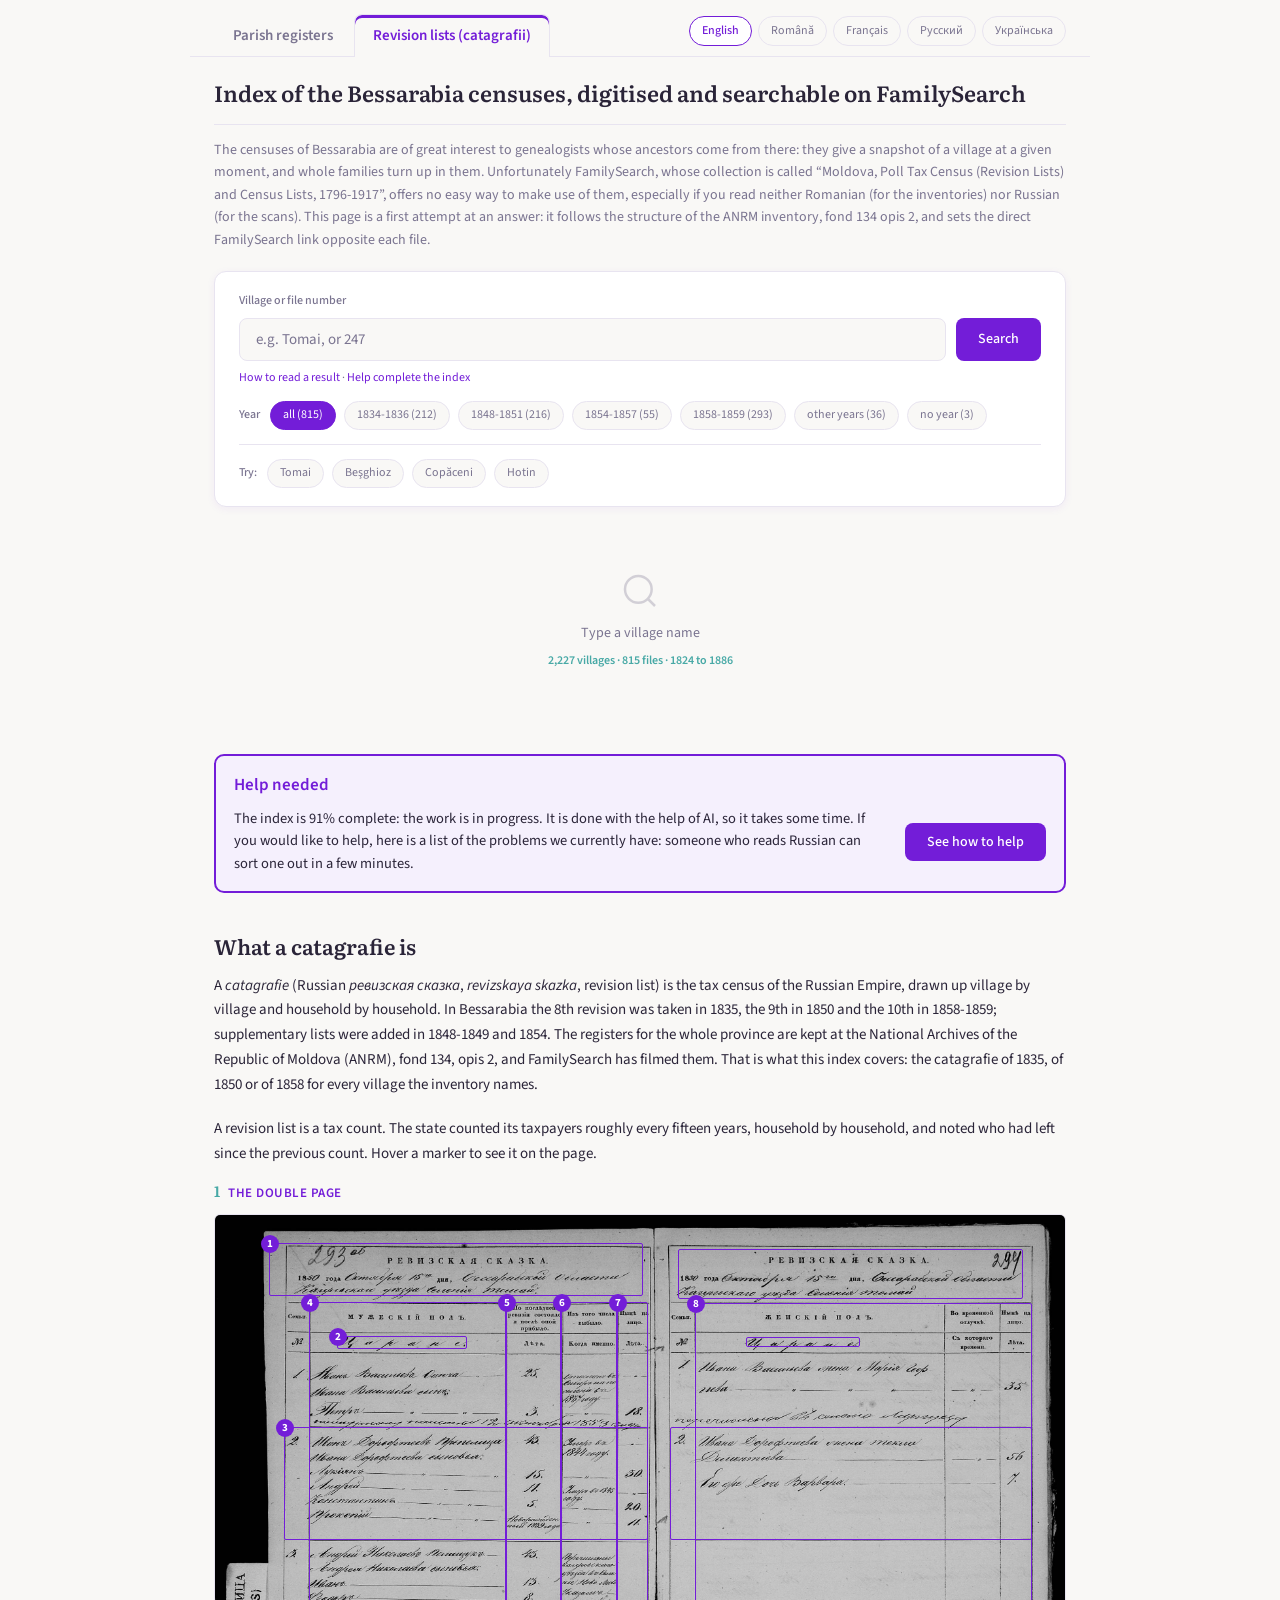
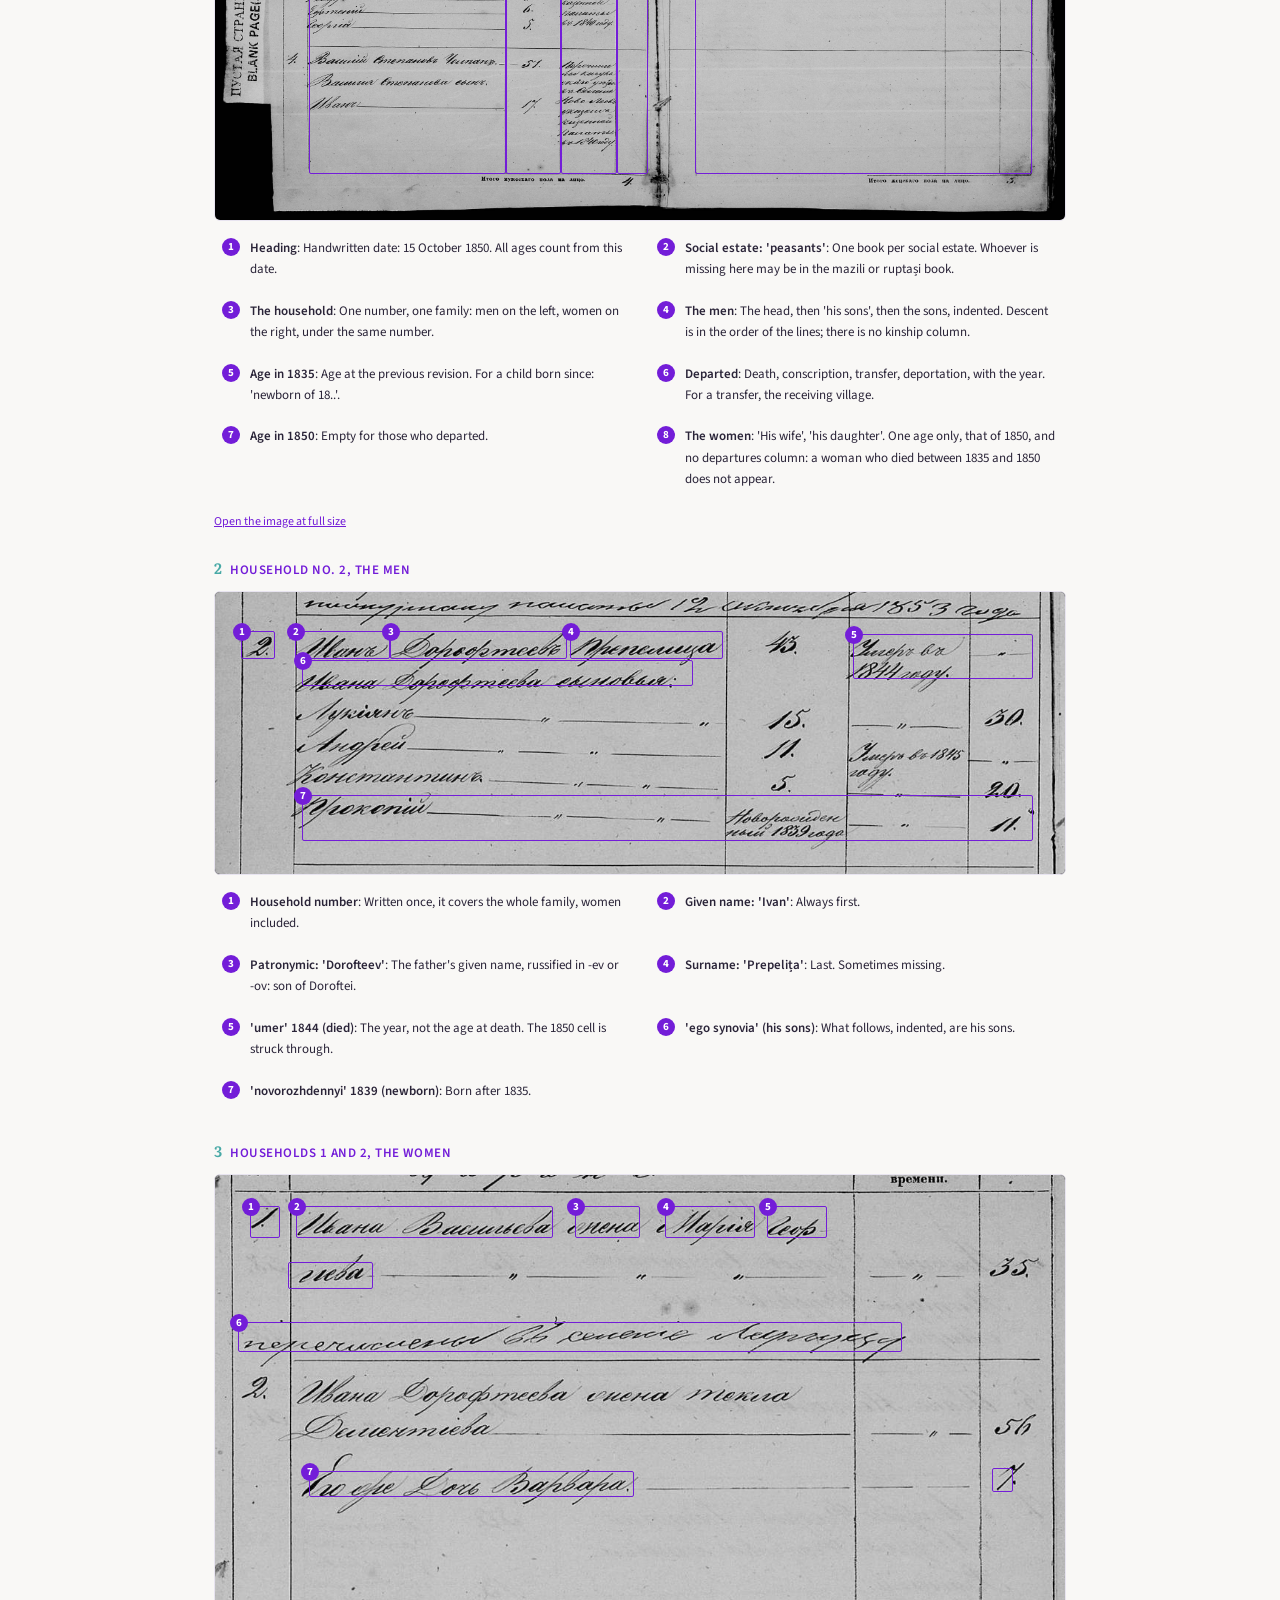
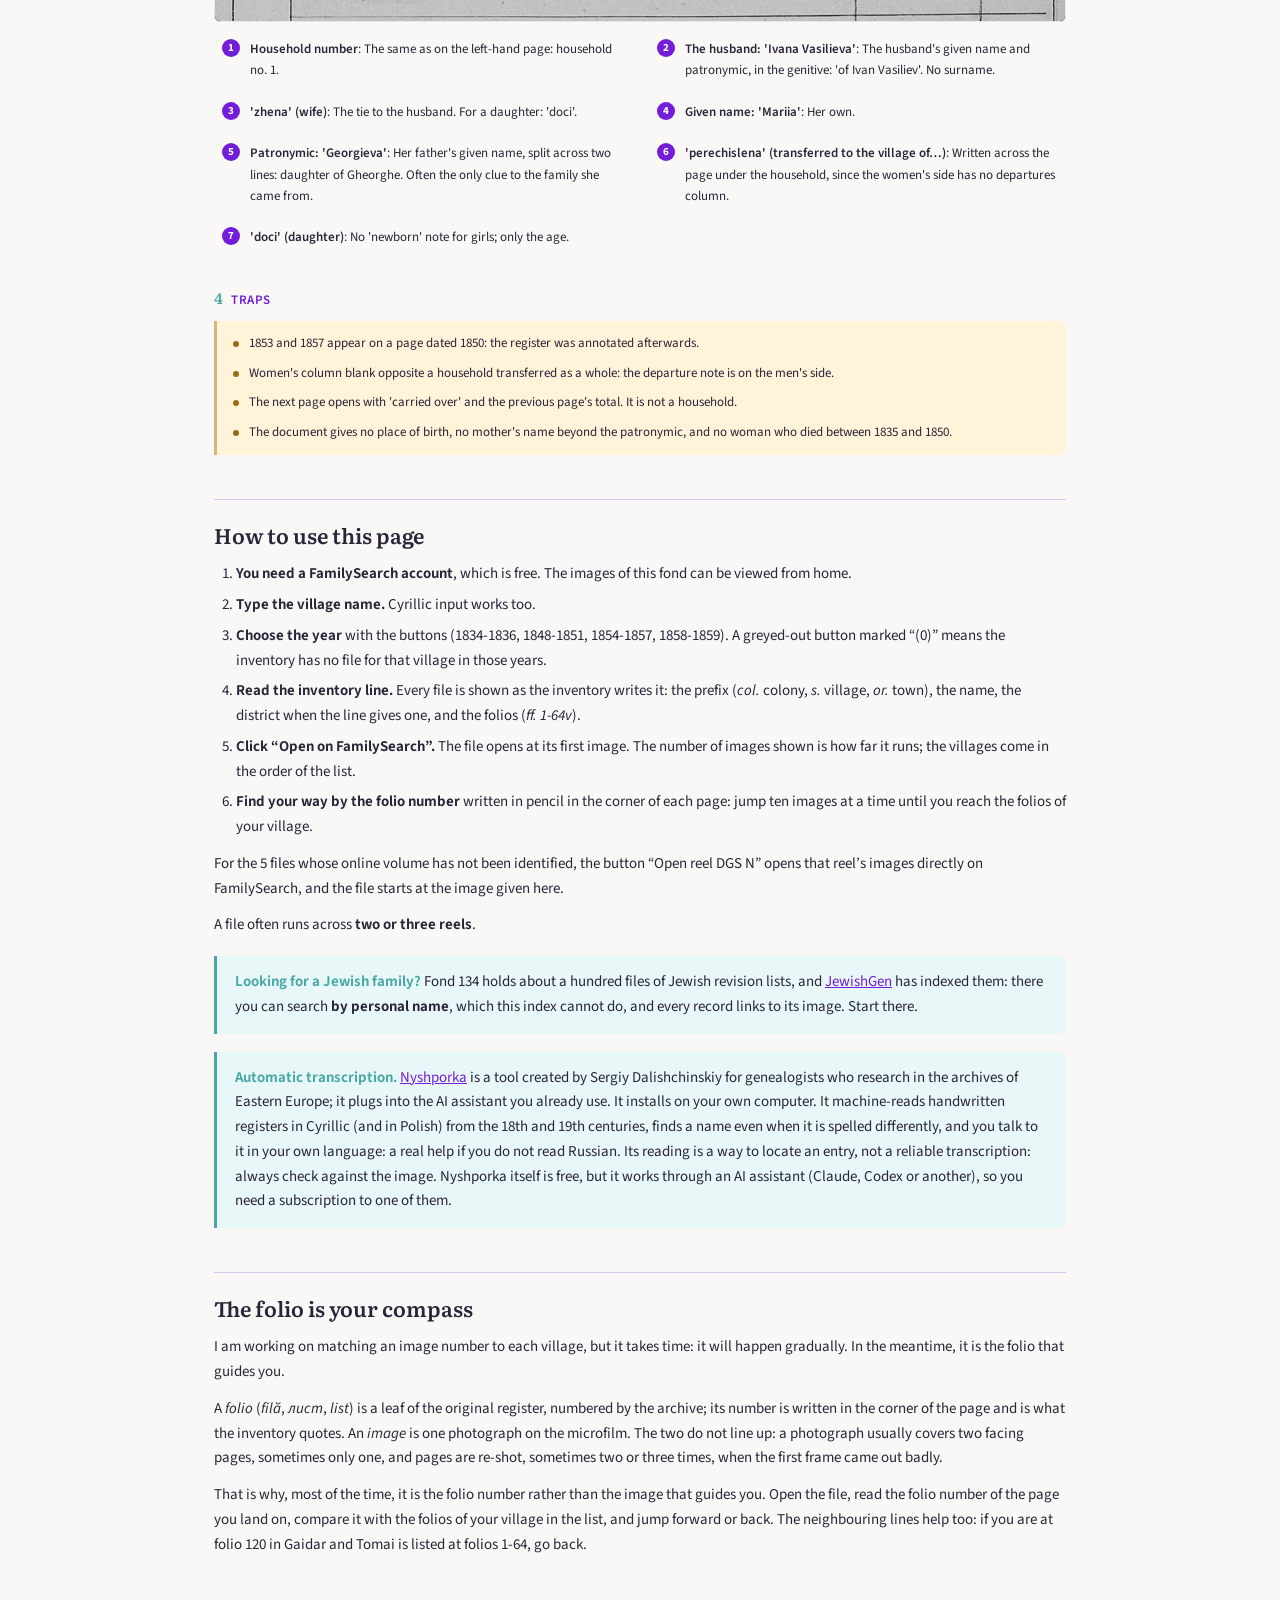
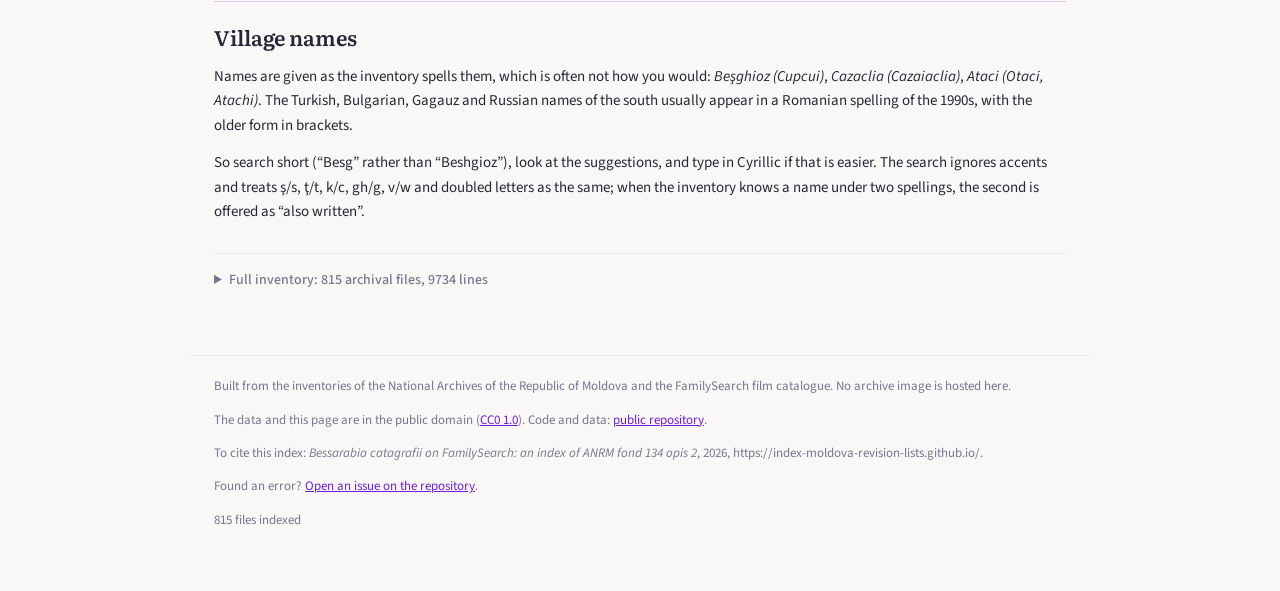
==== commit 40aee08c: "Onglets en haut de page vers le site jumeau des registres paroissiaux (fonds 211), à la place du ban" ====
--- a/index.html
+++ b/index.html
@@ -17,17 +17,19 @@
 <link rel="preconnect" href="https://fonts.googleapis.com">
 <link rel="preconnect" href="https://fonts.gstatic.com" crossorigin>
 <link href="https://fonts.googleapis.com/css2?family=Literata:opsz,wght@7..72,400;7..72,600&family=Source+Sans+3:wght@400;500;600&display=swap" rel="stylesheet">
-<link rel="stylesheet" href="style.css?v=96d4b957">
+<link rel="stylesheet" href="style.css?v=0c1f35e5">
 <script type="application/ld+json">{"@context":"https://schema.org","@type":"Dataset","name":"Index of the Bessarabia censuses, digitised and searchable on FamilySearch","description":"The FamilySearch collection is browsed image by image, and its inventory is in Romanian. This index takes you from your village to the right file, in one click.","inLanguage":"en","url":"https://index-moldova-revision-lists.github.io/","license":"https://creativecommons.org/publicdomain/zero/1.0/","isAccessibleForFree":true,"keywords":"catagrafie, ревизская сказка, ревізька казка, revision list, recensamant, poll tax census, Bessarabia, Basarabia, Moldova, ANRM, FamilySearch, genealogy, fond 134","temporalCoverage":"1824/1886","spatialCoverage":"Bessarabia (Republic of Moldova, Odesa and Chernivtsi oblasts, Ukraine)","isBasedOn":"National Archives of the Republic of Moldova, fond 134 opis 2","dateModified":"2026-10-25","distribution":[{"@type":"DataDownload","encodingFormat":"application/x-ndjson","contentUrl":"https://index-moldova-revision-lists.github.io/data/index.jsonl"},{"@type":"DataDownload","encodingFormat":"text/csv","contentUrl":"https://index-moldova-revision-lists.github.io/data/lignes.csv"},{"@type":"DataDownload","encodingFormat":"text/csv","contentUrl":"https://index-moldova-revision-lists.github.io/data/dossiers.csv"}],"sameAs":"https://github.com/index-moldova-revision-lists/index-moldova-revision-lists.github.io"}</script>
 </head>
 <body>
+<div class="barre">
+  <nav class="sites"><a href="https://index-moldova-parish-registers.github.io/" hreflang="en">Parish registers</a><a href="index.html" aria-current="page">Revision lists (catagrafii)</a></nav>
+  <nav class="langues"><a href="index.html" aria-current='page' hreflang="en">English</a> <a href="ro.html" hreflang="ro">Română</a> <a href="fr.html" hreflang="fr">Français</a> <a href="ru.html" hreflang="ru">Русский</a> <a href="uk.html" hreflang="uk">Українська</a></nav>
+</div>
 <header class="entete">
   <div class="entete-titre">
     <h1>Index of the Bessarabia censuses, digitised and searchable on FamilySearch</h1>
   </div>
-  <nav class="langues"><a href="index.html" aria-current='page' hreflang="en">English</a> <a href="ro.html" hreflang="ro">Română</a> <a href="fr.html" hreflang="fr">Français</a> <a href="ru.html" hreflang="ru">Русский</a> <a href="uk.html" hreflang="uk">Українська</a></nav>
   <p class="chapeau">The censuses of Bessarabia are of great interest to genealogists whose ancestors come from there: they give a snapshot of a village at a given moment, and whole families turn up in them. Unfortunately FamilySearch, whose collection is called “Moldova, Poll Tax Census (Revision Lists) and Census Lists, 1796-1917”, offers no easy way to make use of them, especially if you read neither Romanian (for the inventories) nor Russian (for the scans). This page is a first attempt at an answer: it follows the structure of the ANRM inventory, fond 134 opis 2, and sets the direct FamilySearch link opposite each file.</p>
-  <p class="croise">Looking for the parish registers (births, marriages, deaths) of Bessarabia? See the <a href="https://index-moldova-parish-registers.github.io/" hreflang="en">Index of Bessarabian parish registers (ANRM fond 211)</a>.</p>
 </header>
 <main>
 <div class="search-box">
--- a/style.css
+++ b/style.css
@@ -716,7 +716,15 @@
 .debut-dossier { font-size: 13px; color: var(--teal); flex-basis: 100%; text-align: right; }
 @media (max-width: 700px) { .debut-dossier { text-align: left; } }
 
-/* Bandeau vers le site jumeau (catagrafii <-> fonds 211), 2026-10-18 */
-.croise { margin: 0 0 14px; font-size: 14px; padding: 8px 14px; border: 1px solid var(--border);
-  border-radius: 8px; background: var(--card); color: var(--dim); }
-.croise a { font-weight: 600; }
+/* Onglets du haut : les deux index (catagrafii et fonds 211), langues a
+   droite, titre dessous (Monica, 2026-10-25). Remplace le bandeau .croise. */
+.barre { max-width: 900px; margin: 0 auto; padding: 14px 24px 0; display: flex; flex-wrap: wrap-reverse;
+  justify-content: space-between; align-items: flex-end; gap: 10px 24px; border-bottom: 1px solid var(--border); }
+nav.sites { display: flex; gap: 2px; flex-wrap: wrap; margin-bottom: -1px; }
+nav.sites a { padding: 10px 18px 9px; font-weight: 600; font-size: 15px; color: var(--dim); text-decoration: none;
+  border: 1px solid transparent; border-bottom: 0; border-radius: 8px 8px 0 0; }
+nav.sites a:hover { color: var(--text); background: var(--card); text-decoration: none; }
+nav.sites a[aria-current] { color: var(--violet-txt); background: var(--bg); border-color: var(--border);
+  box-shadow: inset 0 3px 0 var(--violet); }
+.barre nav.langues { padding-bottom: 8px; }
+body:not(.page-aide) .entete { padding-top: 22px; }
